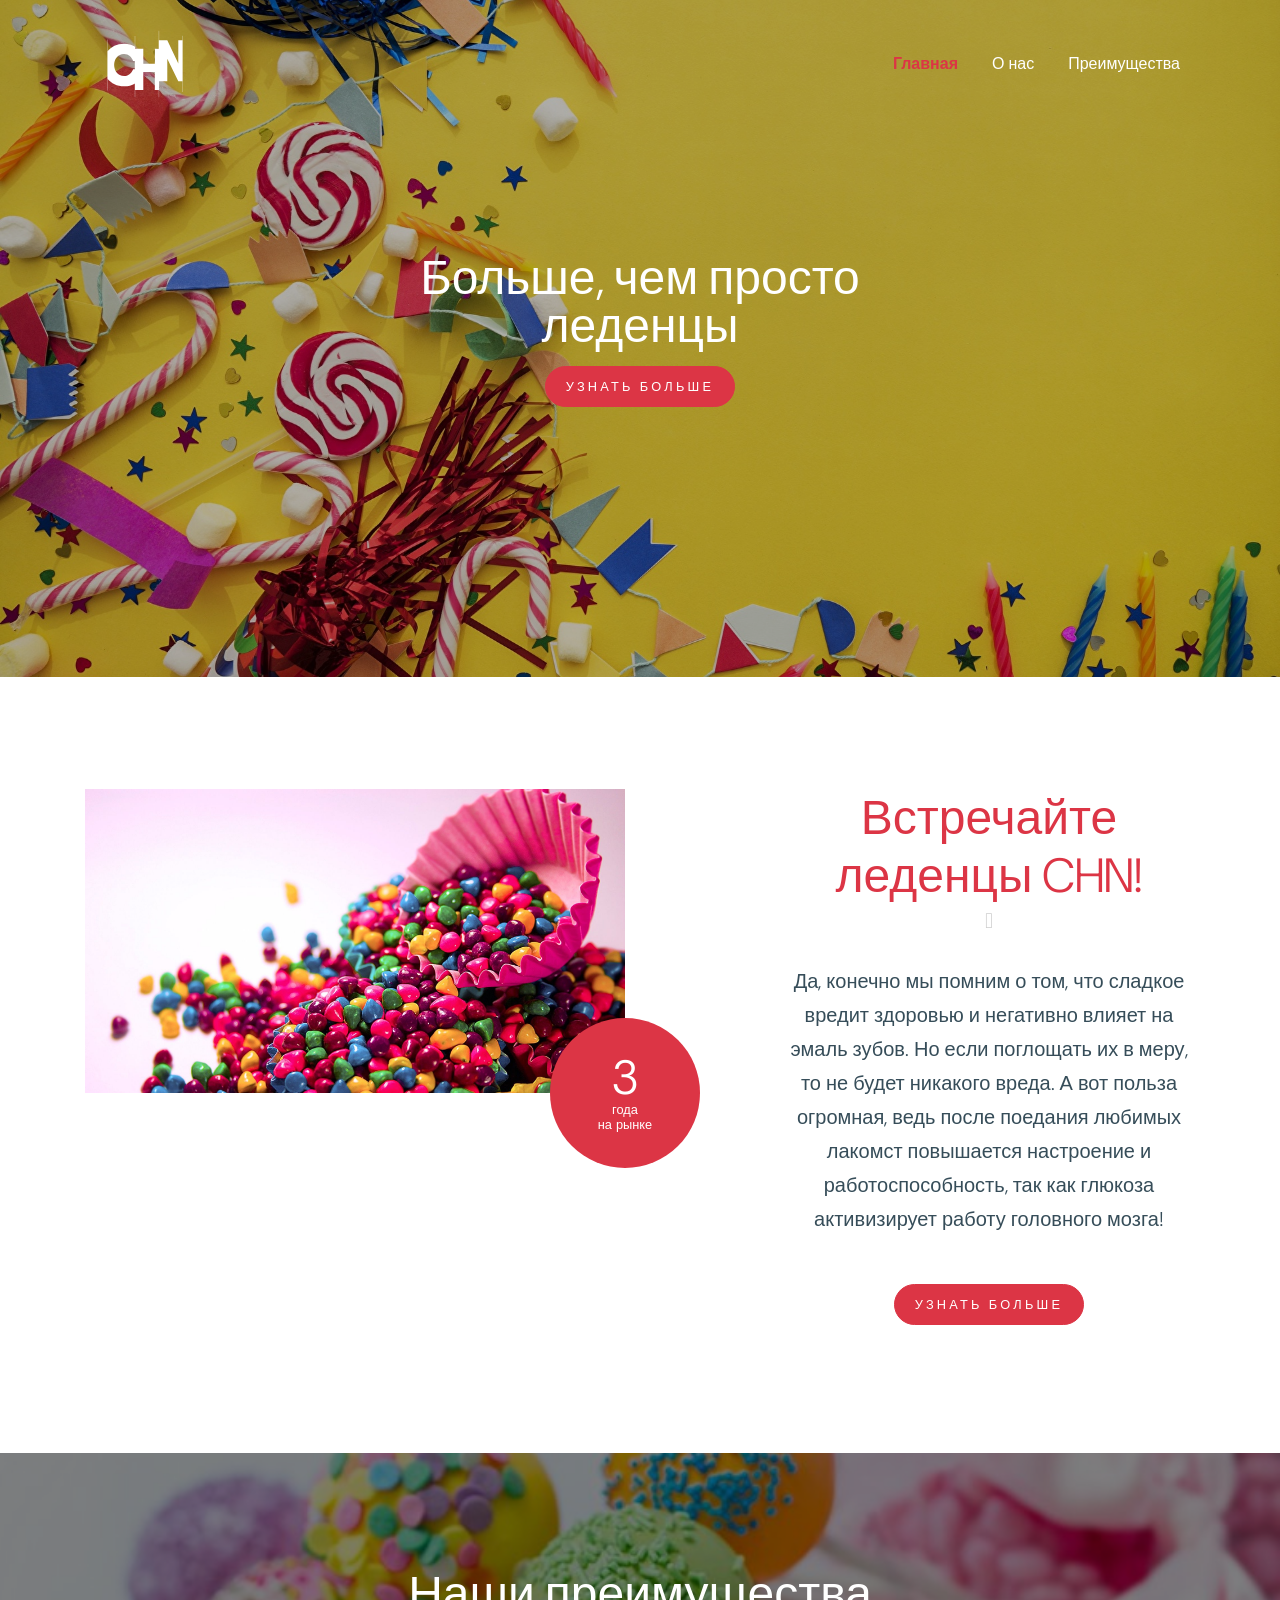
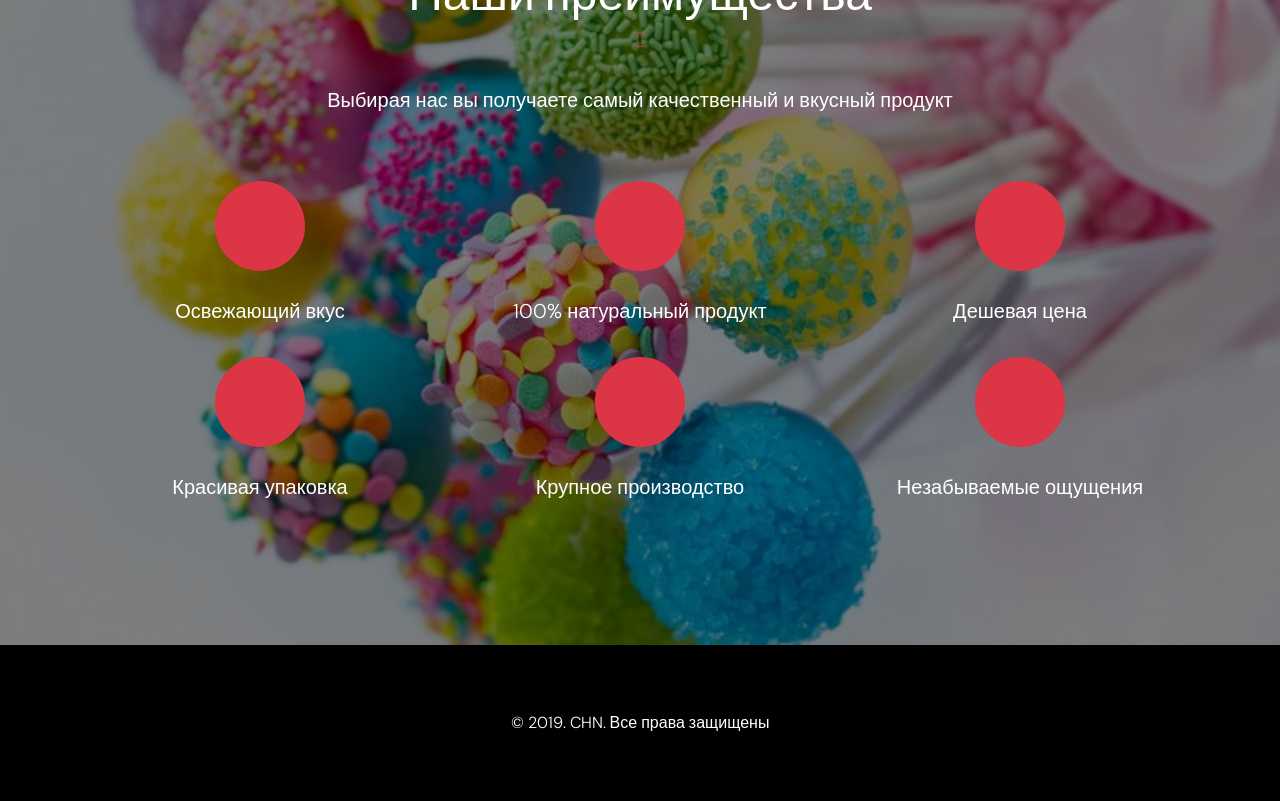
==== index.html @ aeca7499 "Примеры верстки" ====
<!doctype html>
<html lang="en">

  <head>
    <title>Мятные леденцы CHN</title>
    <meta charset="utf-8">
    <meta name="viewport" content="width=device-width, initial-scale=1, shrink-to-fit=no">

    <link href="https://fonts.googleapis.com/css?family=DM+Sans:300,400,700&display=swap" rel="stylesheet">

    <link rel="stylesheet" href="fonts/icomoon/style.css">

    <link rel="stylesheet" href="css/bootstrap.min.css">
    <link rel="stylesheet" href="css/bootstrap-datepicker.css">
    <link rel="stylesheet" href="css/jquery.fancybox.min.css">
    <link rel="stylesheet" href="css/owl.carousel.min.css">
    <link rel="stylesheet" href="css/owl.theme.default.min.css">
    <link rel="stylesheet" href="fonts/flaticon/font/flaticon.css">
    <link rel="stylesheet" href="css/aos.css">

    <!-- MAIN CSS -->
    <link rel="stylesheet" href="css/style.css">

  </head>

  <body data-spy="scroll" data-target=".site-navbar-target" data-offset="300">

    
    <div class="site-wrap" id="home-section">

      <div class="site-mobile-menu site-navbar-target">
        <div class="site-mobile-menu-header">
          <div class="site-mobile-menu-close mt-3">
            <span class="icon-close2 js-menu-toggle"></span>
          </div>
        </div>
        <div class="site-mobile-menu-body"></div>
      </div>



      <header class="site-navbar site-navbar-target" role="banner">

        <div class="container">
          <div class="row align-items-center position-relative">

            <div class="col-3 ">
              <div class="site-logo">
                <a href="#home"><img src="images/logo_final_easy.svg" alt="Logo"></a>
              </div>
            </div>

            <div class="col-9  text-right">
              

              <span class="d-inline-block d-lg-none"><a href="#" class="text-white site-menu-toggle js-menu-toggle py-5 text-white"><span class="icon-menu h3 text-white"></span></a></span>

              

              <nav class="site-navigation text-right ml-auto d-none d-lg-block" role="navigation">
                <ul class="site-menu main-menu js-clone-nav ml-auto ">
                  <li class="active"><a href="#home" class="nav-link">Главная</a></li>
                  <li><a href="#about" class="nav-link">О нас</a></li>
                  <li><a href="#advantages" class="nav-link">Преимущества</a></li>
                </ul>
              </nav>
            </div>

            
          </div>
        </div>

      </header>

    <div class="ftco-blocks-cover-1" id="home">
      <div class="site-section-cover overlay" data-stellar-background-ratio="0.5" style="background-image: url('images/background.jpg')">
        <div class="container">
          <div class="row align-items-center justify-content-center text-center">
            <div class="col-md-7">
              <h1 class="mb-3">Больше, чем просто леденцы</h1>
              <p></p>
              <p><a href="javascript:void(0)" class="btn btn-primary">Узнать больше</a></p>
            </div>
          </div>
        </div>
      </div>
    </div>
    
    <div class="site-section" id="about">
      <div class="container">
        <div class="row">
          <div class="col-lg-6 mb-5 mb-lg-0">
            <div class="img-years">
              <img src="images/images.jpg" alt="Image" class="img-fluid">
              <div class="year">
                <span>3 <span>года <br>на рынке</span></span>
              </div>
            </div>

          </div>
          <div class="col-lg-5 ml-auto pl-lg-5 text-center">
            <h3 class="scissors text-center">Встречайте леденцы CHN!</h3>
            <p class="mb-5 lead">Да, конечно мы помним о том, что сладкое вредит здоровью и негативно влияет на эмаль зубов. Но если поглощать их в меру, то не будет никакого вреда. А вот польза огромная, ведь после поедания любимых лакомст повышается настроение и работоспособность, так как глюкоза активизирует работу головного мозга!</p>
            <p><a href="javascript:void(0)" class="btn btn-primary">Узнать больше</a></p>
          </div>
        </div>
      </div>
    </div>

    <div class="site-section section-3" data-stellar-background-ratio="0.5" style="background-image: url('images/background3.svg');" id="advantages">
      <div class="container">
        <div class="row justify-content-center text-center">
          <div class="col-7 text-center mb-5">
            <h2 class="text-white scissors primary-color-icon text-center">Наши преимущества</h2>
            <p class="lead text-white">Выбирая нас вы получаете самый качественный и вкусный продукт</p>
          </div>
        </div>
        <div class="row">
          <div class="col-lg-4 col-md-6 mb-4">
            <div class="service-1">
              <span class="service-1-icon">
                <span class="flaticon-bald"></span>
              </span>
              <div class="service-1-contents">
                <h3>Освежающий вкус</h3>
              </div>
            </div>
          </div>
          <div class="col-lg-4 col-md-6 mb-4">
            <div class="service-1">
              <span class="service-1-icon">
                <span class="flaticon-beard"></span>
              </span>
              <div class="service-1-contents">
                <h3>100% натуральный продукт</h3>
              </div>
            </div>
          </div>
          <div class="col-lg-4 col-md-6 mb-4">
            <div class="service-1">
              <span class="service-1-icon">
                <span class="flaticon-scissors"></span>
              </span>
              <div class="service-1-contents">
                <h3>Дешевая цена</h3>
              </div>
            </div>
          </div>

          <div class="col-lg-4 col-md-6 mb-4">
            <div class="service-1">
              <span class="service-1-icon">
                <span class="flaticon-hair-spray"></span>
              </span>
              <div class="service-1-contents">
                <h3>Красивая упаковка</h3>
              </div>
            </div>
          </div>
          <div class="col-lg-4 col-md-6 mb-4">
            <div class="service-1">
              <span class="service-1-icon">
                <span class="flaticon-hair"></span>
              </span>
              <div class="service-1-contents">
                <h3>Крупное производство</h3>
              </div>
            </div>
          </div>
          <div class="col-lg-4 col-md-6 mb-4">
            <div class="service-1">
              <span class="service-1-icon">
                <span class="flaticon-barber-shop"></span>
              </span>
              <div class="service-1-contents">
                <h3>Незабываемые ощущения</h3>
              </div>
            </div>
          </div>

        </div>
      </div>
    </div>
    

    <footer class="site-footer">
      <div class="container">
        <div class="row text-center">
          <div class="col-md-12">
            <div class="border-top">
              <p>
            <!-- Link back to Colorlib can't be removed. Template is licensed under CC BY 3.0. -->
                &copy; 2019. CHN. Все права защищены
            <!-- Link back to Colorlib can't be removed. Template is licensed under CC BY 3.0. -->
            </p>
            </div>
          </div>

        </div>
      </div>
    </footer>

    </div>

    <script src="js/jquery-3.3.1.min.js"></script>
    <script src="js/jquery-migrate-3.0.0.js"></script>
    <script src="js/popper.min.js"></script>
    <script src="js/bootstrap.min.js"></script>
    <script src="js/owl.carousel.min.js"></script>
    <script src="js/jquery.sticky.js"></script>
    <script src="js/jquery.waypoints.min.js"></script>
    <script src="js/jquery.animateNumber.min.js"></script>
    <script src="js/jquery.fancybox.min.js"></script>
    <script src="js/jquery.stellar.min.js"></script>
    <script src="js/jquery.easing.1.3.js"></script>
    <script src="js/bootstrap-datepicker.min.js"></script>
    <script src="js/aos.js"></script>

    <script src="js/main.js"></script>

  </body>

</html>
---- css/style.css ----
/* Base */
html {
  overflow-x: hidden; }

.font-size-10 {
  font-size: 10px; }

.font-size-11 {
  font-size: 11px; }

.font-size-12 {
  font-size: 12px; }

.font-size-13 {
  font-size: 13px; }

.font-size-14 {
  font-size: 14px; }

.font-size-15 {
  font-size: 15px; }

.font-size-16 {
  font-size: 16px; }

.font-size-17 {
  font-size: 17px; }

.font-size-18 {
  font-size: 18px; }

.font-size-19 {
  font-size: 19px; }

.font-size-20 {
  font-size: 20px; }

.font-size-21 {
  font-size: 21px; }

.font-size-22 {
  font-size: 22px; }

.font-size-23 {
  font-size: 23px; }

.font-size-24 {
  font-size: 24px; }

.font-size-25 {
  font-size: 25px; }

.font-size-26 {
  font-size: 26px; }

.font-size-27 {
  font-size: 27px; }

.font-size-28 {
  font-size: 28px; }

.font-size-29 {
  font-size: 29px; }

.font-size-30 {
  font-size: 30px; }

.font-gray-1 {
  color: #f7f7f7; }

.font-gray-2 {
  color: #e9e9e9; }

.font-gray-3 {
  color: #d9d9d9; }

.font-gray-4 {
  color: #c9c9c9; }

.font-gray-5, .block-heading-1 span {
  color: #b8b8b8; }

.font-gray-6 {
  color: #a8a8a8; }

.font-gray-7 {
  color: #939393; }

.font-gray-8 {
  color: #7b7b7b; }

.font-gray-9 {
  color: #636363 #4d4d4d; }

.font-gray-10 {
  color: #353535; }

.border-gray-1 {
  border-color: #f7f7f7; }

.border-gray-2 {
  border-color: #e9e9e9; }

.border-gray-3 {
  border-color: #d9d9d9; }

.border-gray-4 {
  border-color: #c9c9c9; }

.border-gray-5 {
  border-color: #b8b8b8; }

.border-gray-6 {
  border-color: #a8a8a8; }

.border-gray-7 {
  border-color: #939393; }

.border-gray-8 {
  border-color: #7b7b7b; }

.border-gray-9 {
  border-color: #636363 #4d4d4d; }

.border-gray-10 {
  border-color: #353535; }

.bg-gray-1 {
  border-color: #f7f7f7; }

.bg-gray-2 {
  border-color: #e9e9e9; }

.bg-gray-3 {
  border-color: #d9d9d9; }

.bg-gray-4 {
  border-color: #c9c9c9; }

.bg-gray-5 {
  border-color: #b8b8b8; }

.bg-gray-6 {
  border-color: #a8a8a8; }

.bg-gray-7 {
  border-color: #939393; }

.bg-gray-8 {
  border-color: #7b7b7b; }

.bg-gray-9 {
  border-color: #636363 #4d4d4d; }

.bg-gray-10 {
  border-color: #353535; }

.letter-spacing-1 {
  letter-spacing: 0.1em; }

.letter-spacing-2 {
  letter-spacing: 0.2em; }

.border-w-1 {
  border-width: 1px; }

.border-w-2 {
  border-width: 2px; }

.border-w-3 {
  border-width: 3px; }

.border-w-4 {
  border-width: 4px; }

.border-w-5 {
  border-width: 5px; }

.primary-black--hover {
  background: #dc3545;
  color: #fff; }
  .primary-black--hover:hover {
    background: #000;
    color: #fff; }

.primary-dark--hover {
  background: #dc3545;
  color: #fff; }
  .primary-dark--hover:hover {
    background: gray;
    color: #fff; }

.primary-primary-outline--hover {
  background: #dc3545;
  color: #fff; }
  .primary-primary-outline--hover:hover {
    border-color: #dc3545;
    background: transparent; }

.primary-outline-primary--hover {
  background: transparent;
  border-color: #dc3545; }
  .primary-outline-primary--hover:hover {
    color: #fff;
    background: #dc3545; }

body {
  line-height: 1.7;
  color: #364d59 !important;
  font-weight: 300;
  font-size: 1rem; }

::-moz-selection {
  background: #000;
  color: #fff; }

::selection {
  background: #000;
  color: #fff; }

a {
  -webkit-transition: .3s all ease;
  -o-transition: .3s all ease;
  transition: .3s all ease;
  text-decoration: none; }
  a:hover {
    text-decoration: none; }

h1, h2, h3, h4, h5,
.h1, .h2, .h3, .h4, .h5 {
  font-weight: 300;
  color: #364d59; }

.border-2 {
  border-width: 2px; }

.text-black {
  color: #000 !important; }

.bg-black {
  background: #000 !important; }

.color-black-opacity-5 {
  color: rgba(0, 0, 0, 0.5); }

.color-white-opacity-5 {
  color: rgba(255, 255, 255, 0.5); }

.btn {
  border-radius: 30px;
  font-size: .8rem;
  text-transform: uppercase;
  letter-spacing: .2rem;
  padding: 10px 20px;
  text-decoration: none; }
  .btn:active, .btn:focus {
    outline: none;
    -webkit-box-shadow: none;
    box-shadow: none; }
  .btn.btn-outline-white {
    border-color: #fff;
    background: transparent;
    color: #fff; }
    .btn.btn-outline-white:hover {
      background: #fff;
      border-color: #fff;
      color: #000; }

.line-height-1 {
  line-height: 1 !important; }

.bg-black {
  background: #000; }

.form-control {
  height: 55px;
  background: #fff !important;
  font-family: "DM Sans", -apple-system, BlinkMacSystemFont, "Segoe UI", Roboto, "Helvetica Neue", Arial, "Noto Sans", sans-serif, "Apple Color Emoji", "Segoe UI Emoji", "Segoe UI Symbol", "Noto Color Emoji"; }
  .form-control:active, .form-control:focus {
    border-color: #dc3545; }
  .form-control:hover, .form-control:active, .form-control:focus {
    -webkit-box-shadow: none !important;
    box-shadow: none !important; }

.site-section {
  padding: 2.5em 0; }
  @media (min-width: 768px) {
    .site-section {
      padding: 5em 0; } }
  .site-section.site-section-sm {
    padding: 4em 0; }

.site-footer {
  padding: 4em 0;
  background: #000; }
  @media (min-width: 768px) {
    .site-footer {
      padding: 4em 0; } }
  .site-footer .border-top {
    border: none !important; }
  .site-footer p {
    color: #fff;
    margin: 0;}
  .site-footer h2, .site-footer h3, .site-footer h4, .site-footer h5 {
    color: #fff; }
  .site-footer a {
    color: rgba(255, 255, 255, 0.5); }
    .site-footer a:hover {
      color: white; }
  .site-footer ul li {
    margin-bottom: 10px; }
  .site-footer .footer-heading {
    font-size: 16px;
    color: #fff; }

.bg-text-line {
  display: inline;
  background: #000;
  -webkit-box-shadow: 20px 0 0 #000, -20px 0 0 #000;
  box-shadow: 20px 0 0 #000, -20px 0 0 #000; }

.text-white-opacity-05 {
  color: rgba(255, 255, 255, 0.5); }

.text-black-opacity-05 {
  color: rgba(0, 0, 0, 0.5); }

.hover-bg-enlarge {
  overflow: hidden;
  position: relative; }
  @media (max-width: 991.98px) {
    .hover-bg-enlarge {
      height: auto !important; } }
  .hover-bg-enlarge > div {
    -webkit-transform: scale(1);
    -ms-transform: scale(1);
    transform: scale(1);
    -webkit-transition: .8s all ease-in-out;
    -o-transition: .8s all ease-in-out;
    transition: .8s all ease-in-out; }
  .hover-bg-enlarge:hover > div, .hover-bg-enlarge:focus > div, .hover-bg-enlarge:active > div {
    -webkit-transform: scale(1.2);
    -ms-transform: scale(1.2);
    transform: scale(1.2); }
  @media (max-width: 991.98px) {
    .hover-bg-enlarge .bg-image-md-height {
      height: 300px !important; } }

.bg-image {
  background-size: cover;
  background-position: center center;
  background-repeat: no-repeat;
  background-attachment: fixed; }
  .bg-image.overlay {
    position: relative; }
    .bg-image.overlay:after {
      position: absolute;
      content: "";
      top: 0;
      left: 0;
      right: 0;
      bottom: 0;
      z-index: 0;
      width: 100%;
      background: rgba(0, 0, 0, 0.7); }
  .bg-image > .container {
    position: relative;
    z-index: 1; }

@media (max-width: 991.98px) {
  .img-md-fluid {
    max-width: 100%; } }

@media (max-width: 991.98px) {
  .display-1, .display-3 {
    font-size: 3rem; } }

.play-single-big {
  width: 90px;
  height: 90px;
  display: inline-block;
  border: 2px solid #fff;
  color: #fff !important;
  border-radius: 50%;
  position: relative;
  -webkit-transition: .3s all ease-in-out;
  -o-transition: .3s all ease-in-out;
  transition: .3s all ease-in-out; }
  .play-single-big > span {
    font-size: 50px;
    position: absolute;
    top: 50%;
    left: 50%;
    -webkit-transform: translate(-40%, -50%);
    -ms-transform: translate(-40%, -50%);
    transform: translate(-40%, -50%); }
  .play-single-big:hover {
    width: 120px;
    height: 120px; }

.overlap-to-top {
  margin-top: -150px; }

.ul-check {
  margin-bottom: 50px; }
  .ul-check li {
    position: relative;
    padding-left: 35px;
    margin-bottom: 15px;
    line-height: 1.5; }
    .ul-check li:before {
      left: 0;
      font-size: 20px;
      top: -.3rem;
      font-family: "icomoon";
      content: "\e5ca";
      position: absolute; }
  .ul-check.white li:before {
    color: #fff; }
  .ul-check.success li:before {
    color: #71bc42; }
  .ul-check.primary li:before {
    color: #dc3545; }

.select-wrap, .wrap-icon {
  position: relative; }
  .select-wrap .icon, .wrap-icon .icon {
    position: absolute;
    right: 10px;
    top: 50%;
    -webkit-transform: translateY(-50%);
    -ms-transform: translateY(-50%);
    transform: translateY(-50%);
    font-size: 22px; }
  .select-wrap select, .wrap-icon select {
    -webkit-appearance: none;
    -moz-appearance: none;
    appearance: none;
    width: 100%; }

.top-bar {
  border-bottom: 1px solid #e9ecef !important; }

/* Navbar */
.site-navbar {
  margin-bottom: 0px;
  z-index: 1999;
  position: absolute;
  top: 0;
  width: 100%;
  padding: 1rem; }
  @media (max-width: 991.98px) {
    .site-navbar {
      padding-top: 3rem;
      padding-bottom: 3rem; } }
  .site-navbar .toggle-button {
    position: absolute;
    right: 0px; }
  .site-navbar .site-logo {
    margin: 0;
    padding: 0;
    font-size: 1.7rem; }
    .site-navbar .site-logo a {
      text-transform: uppercase;
      color: #fff; }
      .site-navbar .site-logo a img {
        max-width: 120px;}
    @media (max-width: 991.98px) {
      .site-navbar .site-logo {
        float: left;
        position: relative; } }
  .site-navbar .site-navigation.border-bottom {
    border-bottom: 1px solid white !important; }
  .site-navbar .site-navigation .site-menu {
    margin: 0;
    padding: 0;
    margin-bottom: 0; }
    .site-navbar .site-navigation .site-menu .active {
      color: #dc3545 !important; }
    .site-navbar .site-navigation .site-menu a {
      text-decoration: none !important;
      display: inline-block; }
    .site-navbar .site-navigation .site-menu > li {
      display: inline-block; }
      .site-navbar .site-navigation .site-menu > li > a {
        margin-left: 15px;
        margin-right: 15px;
        padding: 20px 0px;
        color: #fff !important;
        display: inline-block;
        text-decoration: none !important; }
        .site-navbar .site-navigation .site-menu > li > a:hover {
          color: #dc3545; }
      .site-navbar .site-navigation .site-menu > li.active > a {
        color: #dc3545 !important;
        font-weight: bold;}
    .site-navbar .site-navigation .site-menu .has-children {
      position: relative; }
      .site-navbar .site-navigation .site-menu .has-children > a {
        position: relative;
        padding-right: 20px; }
        .site-navbar .site-navigation .site-menu .has-children > a:before {
          position: absolute;
          content: "\e313";
          font-size: 16px;
          top: 50%;
          right: 0;
          -webkit-transform: translateY(-50%);
          -ms-transform: translateY(-50%);
          transform: translateY(-50%);
          font-family: 'icomoon'; }
      .site-navbar .site-navigation .site-menu .has-children .dropdown {
        visibility: hidden;
        opacity: 0;
        top: 100%;
        position: absolute;
        text-align: left;
        border-top: 2px solid #dc3545;
        -webkit-box-shadow: 0 2px 10px -2px rgba(0, 0, 0, 0.1);
        box-shadow: 0 2px 10px -2px rgba(0, 0, 0, 0.1);
        padding: 0px 0;
        margin-top: 20px;
        margin-left: 0px;
        background: #fff;
        -webkit-transition: 0.2s 0s;
        -o-transition: 0.2s 0s;
        transition: 0.2s 0s; }
        .site-navbar .site-navigation .site-menu .has-children .dropdown.arrow-top {
          position: absolute; }
          .site-navbar .site-navigation .site-menu .has-children .dropdown.arrow-top:before {
            display: none;
            bottom: 100%;
            left: 20%;
            border: solid transparent;
            content: " ";
            height: 0;
            width: 0;
            position: absolute;
            pointer-events: none; }
          .site-navbar .site-navigation .site-menu .has-children .dropdown.arrow-top:before {
            border-color: rgba(136, 183, 213, 0);
            border-bottom-color: #fff;
            border-width: 10px;
            margin-left: -10px; }
        .site-navbar .site-navigation .site-menu .has-children .dropdown a {
          text-transform: none;
          letter-spacing: normal;
          -webkit-transition: 0s all;
          -o-transition: 0s all;
          transition: 0s all;
          color: #000 !important; }
          .site-navbar .site-navigation .site-menu .has-children .dropdown a.active {
            color: #dc3545 !important;
            background: #f8f9fa; }
        .site-navbar .site-navigation .site-menu .has-children .dropdown > li {
          list-style: none;
          padding: 0;
          margin: 0;
          min-width: 200px; }
          .site-navbar .site-navigation .site-menu .has-children .dropdown > li > a {
            padding: 9px 20px;
            display: block; }
            .site-navbar .site-navigation .site-menu .has-children .dropdown > li > a:hover {
              background: #f8f9fa;
              color: #ced4da; }
          .site-navbar .site-navigation .site-menu .has-children .dropdown > li.has-children > a:before {
            content: "\e315";
            right: 20px; }
          .site-navbar .site-navigation .site-menu .has-children .dropdown > li.has-children > .dropdown, .site-navbar .site-navigation .site-menu .has-children .dropdown > li.has-children > ul {
            left: 100%;
            top: 0; }
          .site-navbar .site-navigation .site-menu .has-children .dropdown > li.has-children:hover > a, .site-navbar .site-navigation .site-menu .has-children .dropdown > li.has-children:active > a, .site-navbar .site-navigation .site-menu .has-children .dropdown > li.has-children:focus > a {
            background: #f8f9fa;
            color: #ced4da; }
      .site-navbar .site-navigation .site-menu .has-children:hover > a, .site-navbar .site-navigation .site-menu .has-children:focus > a, .site-navbar .site-navigation .site-menu .has-children:active > a {
        color: #dc3545; }
      .site-navbar .site-navigation .site-menu .has-children:hover, .site-navbar .site-navigation .site-menu .has-children:focus, .site-navbar .site-navigation .site-menu .has-children:active {
        cursor: pointer; }
        .site-navbar .site-navigation .site-menu .has-children:hover > .dropdown, .site-navbar .site-navigation .site-menu .has-children:focus > .dropdown, .site-navbar .site-navigation .site-menu .has-children:active > .dropdown {
          -webkit-transition-delay: 0s;
          -o-transition-delay: 0s;
          transition-delay: 0s;
          margin-top: 0px;
          visibility: visible;
          opacity: 1; }

.site-mobile-menu {
  width: 300px;
  position: fixed;
  right: 0;
  z-index: 2000;
  padding-top: 20px;
  background: #fff;
  height: calc(100vh);
  -webkit-transform: translateX(110%);
  -ms-transform: translateX(110%);
  transform: translateX(110%);
  -webkit-box-shadow: -10px 0 20px -10px rgba(0, 0, 0, 0.1);
  box-shadow: -10px 0 20px -10px rgba(0, 0, 0, 0.1);
  -webkit-transition: .3s all ease-in-out;
  -o-transition: .3s all ease-in-out;
  transition: .3s all ease-in-out; }
  .offcanvas-menu .site-mobile-menu {
    -webkit-transform: translateX(0%);
    -ms-transform: translateX(0%);
    transform: translateX(0%); }
  .site-mobile-menu .site-mobile-menu-header {
    width: 100%;
    float: left;
    padding-left: 20px;
    padding-right: 20px; }
    .site-mobile-menu .site-mobile-menu-header .site-mobile-menu-close {
      float: right;
      margin-top: 8px; }
      .site-mobile-menu .site-mobile-menu-header .site-mobile-menu-close span {
        font-size: 30px;
        display: inline-block;
        padding-left: 10px;
        padding-right: 0px;
        line-height: 1;
        cursor: pointer;
        -webkit-transition: .3s all ease;
        -o-transition: .3s all ease;
        transition: .3s all ease; }
        .site-mobile-menu .site-mobile-menu-header .site-mobile-menu-close span:hover {
          color: #ced4da; }
    .site-mobile-menu .site-mobile-menu-header .site-mobile-menu-logo {
      float: left;
      margin-top: 10px;
      margin-left: 0px; }
      .site-mobile-menu .site-mobile-menu-header .site-mobile-menu-logo a {
        display: inline-block;
        text-transform: uppercase; }
        .site-mobile-menu .site-mobile-menu-header .site-mobile-menu-logo a img {
          max-width: 70px; }
        .site-mobile-menu .site-mobile-menu-header .site-mobile-menu-logo a:hover {
          text-decoration: none; }
  .site-mobile-menu .site-mobile-menu-body {
    overflow-y: scroll;
    -webkit-overflow-scrolling: touch;
    position: relative;
    padding: 0 20px 20px 20px;
    height: calc(100vh - 52px);
    padding-bottom: 150px; }
  .site-mobile-menu .site-nav-wrap {
    padding: 0;
    margin: 0;
    list-style: none;
    position: relative; }
    .site-mobile-menu .site-nav-wrap a {
      padding: 10px 20px;
      display: block;
      position: relative;
      color: #212529; }
      .site-mobile-menu .site-nav-wrap a:hover {
        color: #dc3545; }
    .site-mobile-menu .site-nav-wrap li {
      position: relative;
      display: block; }
      .site-mobile-menu .site-nav-wrap li .nav-link.active {
        color: #dc3545; }
      .site-mobile-menu .site-nav-wrap li.active > a {
        color: #dc3545; }
    .site-mobile-menu .site-nav-wrap .arrow-collapse {
      position: absolute;
      right: 0px;
      top: 10px;
      z-index: 20;
      width: 36px;
      height: 36px;
      text-align: center;
      cursor: pointer;
      border-radius: 50%; }
      .site-mobile-menu .site-nav-wrap .arrow-collapse:hover {
        background: #f8f9fa; }
      .site-mobile-menu .site-nav-wrap .arrow-collapse:before {
        font-size: 12px;
        z-index: 20;
        font-family: "icomoon";
        content: "\f078";
        position: absolute;
        top: 50%;
        left: 50%;
        -webkit-transform: translate(-50%, -50%) rotate(-180deg);
        -ms-transform: translate(-50%, -50%) rotate(-180deg);
        transform: translate(-50%, -50%) rotate(-180deg);
        -webkit-transition: .3s all ease;
        -o-transition: .3s all ease;
        transition: .3s all ease; }
      .site-mobile-menu .site-nav-wrap .arrow-collapse.collapsed:before {
        -webkit-transform: translate(-50%, -50%);
        -ms-transform: translate(-50%, -50%);
        transform: translate(-50%, -50%); }
    .site-mobile-menu .site-nav-wrap > li {
      display: block;
      position: relative;
      float: left;
      width: 100%; }
      .site-mobile-menu .site-nav-wrap > li > a {
        padding-left: 20px;
        font-size: 20px; }
      .site-mobile-menu .site-nav-wrap > li > ul {
        padding: 0;
        margin: 0;
        list-style: none; }
        .site-mobile-menu .site-nav-wrap > li > ul > li {
          display: block; }
          .site-mobile-menu .site-nav-wrap > li > ul > li > a {
            padding-left: 40px;
            font-size: 16px; }
          .site-mobile-menu .site-nav-wrap > li > ul > li > ul {
            padding: 0;
            margin: 0; }
            .site-mobile-menu .site-nav-wrap > li > ul > li > ul > li {
              display: block; }
              .site-mobile-menu .site-nav-wrap > li > ul > li > ul > li > a {
                font-size: 16px;
                padding-left: 60px; }
    .site-mobile-menu .site-nav-wrap[data-class="social"] {
      float: left;
      width: 100%;
      margin-top: 30px;
      padding-bottom: 5em; }
      .site-mobile-menu .site-nav-wrap[data-class="social"] > li {
        width: auto; }
        .site-mobile-menu .site-nav-wrap[data-class="social"] > li:first-child a {
          padding-left: 15px !important; }

.sticky-wrapper {
  position: relative;
  z-index: 100;
  width: 100%;
  position: absolute;
  top: 0; }
  .sticky-wrapper .site-navbar {
    -webkit-transition: .3s all ease;
    -o-transition: .3s all ease;
    transition: .3s all ease; }
  .sticky-wrapper .site-navbar {
    background: #fff; }
    .sticky-wrapper .site-navbar ul li a {
      color: rgba(255, 255, 255, 0.7) !important; }
      .sticky-wrapper .site-navbar ul li a.active {
        color: #fff !important; }
  .sticky-wrapper.is-sticky .site-navbar {
    background: #fff;
    -webkit-box-shadow: 4px 0 20px -5px rgba(0, 0, 0, 0.2);
    box-shadow: 4px 0 20px -5px rgba(0, 0, 0, 0.2); }
    .sticky-wrapper.is-sticky .site-navbar .site-logo a {
      color: #dc3545; }
    .sticky-wrapper.is-sticky .site-navbar ul li a {
      color: #000 !important; }
      .sticky-wrapper.is-sticky .site-navbar ul li a.active {
        color: #dc3545 !important; }
  .sticky-wrapper .shrink {
    padding-top: 0px !important;
    padding-bottom: 0px !important; }
    @media (max-width: 991.98px) {
      .sticky-wrapper .shrink {
        padding-top: 30px !important;
        padding-bottom: 30px !important; } }

/* Blocks */
.site-section-cover {
  position: relative;
  background-size: cover;
  background-repeat: no-repeat;
  background-position: center center; }
  .site-section-cover,
  .site-section-cover .container {
    position: relative;
    z-index: 2; }
  .site-section-cover,
  .site-section-cover .container > .row {
    min-height: 677px; }
    @media (max-width: 991.98px) {
      .site-section-cover,
      .site-section-cover .container > .row {
        height: calc(70vh - 196px);
        min-height: 600px; } }
  .site-section-cover.overlay {
    position: relative; }
    .site-section-cover.overlay:before {
      position: absolute;
      content: "";
      top: 0;
      left: 0;
      right: 0;
      bottom: 0;
      background: rgba(0, 0, 0, 0.3);
      z-index: 1; }
  .site-section-cover.inner-page,
  .site-section-cover.inner-page .container > .row {
    height: auto;
    min-height: auto;
    padding: 2em 0; }
  .site-section-cover.img-bg-section {
    background-size: cover;
    background-repeat: no-repeat; }
  .site-section-cover h1 {
    font-size: 3rem;
    color: #fff;
    line-height: 1; }
    @media (max-width: 991.98px) {
      .site-section-cover h1 {
        font-size: 2rem; } }
  .site-section-cover p {
    font-size: 18px;
    color: #fff; }

.site-section {
  padding: 7rem 0; }
  @media (max-width: 991.98px) {
    .site-section {
      padding: 3rem 0; } }

.block-heading-1 span {
  text-transform: uppercase;
  font-size: 12px;
  letter-spacing: .1em;
  font-weight: bold; }

.block-heading-1 h2 {
  font-size: 3rem;
  color: #dc3545; }
  @media (max-width: 991.98px) {
    .block-heading-1 h2 {
      font-size: 2rem; } }

.block-feature-1-wrap {
  margin-bottom: 7rem; }
  .block-feature-1-wrap > .container > .row {
    margin-left: -18px;
    margin-right: -18px; }
    .block-feature-1-wrap > .container > .row > .col,
    .block-feature-1-wrap > .container > .row > [class*="col-"] {
      padding-right: 36px;
      padding-left: 36px; }

.block-feature-1 {
  background: #f2f2f2;
  padding: 30px 30px 30px 50px;
  position: relative; }
  .block-feature-1 h2 {
    font-size: 18px; }
  .block-feature-1 .icon {
    width: 80px;
    height: 80px;
    display: inline-block;
    border-radius: 50%;
    position: absolute;
    left: -40px;
    top: 50%;
    border: 4px solid #fff;
    -webkit-transform: translateY(-50%);
    -ms-transform: translateY(-50%);
    transform: translateY(-50%);
    text-align: center; }
    .block-feature-1 .icon > span {
      font-size: 40px;
      color: #fff;
      position: absolute;
      top: 50%;
      left: 50%;
      -webkit-transform: translate(-50%, -50%);
      -ms-transform: translate(-50%, -50%);
      transform: translate(-50%, -50%); }

.block-img-video-1-wrap .block-img-video-1 {
  position: relative;
  margin-top: -10rem; }
  @media (max-width: 991.98px) {
    .block-img-video-1-wrap .block-img-video-1 {
      margin-top: -6rem; } }

.block-img-video-1 > a {
  display: block;
  position: relative;
  cursor: pointer; }
  .block-img-video-1 > a .icon {
    position: absolute;
    width: 80px;
    height: 80px;
    border-radius: 50%;
    display: inline-block;
    top: 50%;
    left: 50%;
    -webkit-transform: translate(-50%, -50%);
    -ms-transform: translate(-50%, -50%);
    transform: translate(-50%, -50%);
    background: #fff;
    -webkit-transition: .3s all ease-in-out;
    -o-transition: .3s all ease-in-out;
    transition: .3s all ease-in-out; }
    .block-img-video-1 > a .icon > span {
      position: absolute;
      top: 50%;
      font-size: .8rem;
      left: 50%;
      -webkit-transform: translate(-50%, -50%);
      -ms-transform: translate(-50%, -50%);
      transform: translate(-50%, -50%);
      color: #000; }
  .block-img-video-1 > a:hover .icon {
    background: #fff;
    width: 90px;
    height: 90px; }

.block-counter-1 {
  text-align: center; }
  .block-counter-1 .number,
  .block-counter-1 .caption {
    display: block;
    line-height: 1; }
  .block-counter-1 .number {
    color: #dc3545;
    font-size: 4rem;
    position: relative;
    padding-bottom: 20px;
    margin-bottom: 20px; }
    @media (max-width: 991.98px) {
      .block-counter-1 .number {
        font-size: 2rem; } }
    .block-counter-1 .number:after {
      position: absolute;
      content: "";
      width: 50px;
      height: 3px;
      left: 50%;
      bottom: 0;
      -webkit-transform: translateX(-50%);
      -ms-transform: translateX(-50%);
      transform: translateX(-50%);
      background: rgba(52, 58, 64, 0.3); }
  .block-counter-1 .caption {
    font-size: 14px;
    letter-spacing: .05em; }

.block-team-member-1 {
  padding: 30px;
  border: 1px solid #e9ecef;
  background: #fff;
  position: relative;
  top: 0;
  -webkit-transition: .15s all ease-in-out;
  -o-transition: .15s all ease-in-out;
  transition: .15s all ease-in-out; }
  .block-team-member-1 figure img {
    max-width: 130px !important;
    margin-left: auto;
    margin-right: auto; }

.block-social-1 > a {
  display: inline-block;
  width: 30px;
  height: 30px;
  position: relative; }
  .block-social-1 > a span {
    position: absolute;
    top: 50%;
    left: 50%;
    -webkit-transform: translate(-50%, -50%);
    -ms-transform: translate(-50%, -50%);
    transform: translate(-50%, -50%); }

.block-testimony-1 {
  padding: 20px;
  position: relative; }
  .block-testimony-1 blockquote {
    background: #fff;
    padding: 30px;
    font-style: italic;
    font-size: 18px;
    color: #000;
    font-family: 'Georgia', Times, serif;
    position: relative; }
  .block-testimony-1 figure {
    position: relative;
    padding-top: 20px; }
    .block-testimony-1 figure:before {
      position: absolute;
      content: "";
      width: 50px;
      left: 50%;
      display: none;
      top: 0;
      -webkit-transform: translateX(-50%);
      -ms-transform: translateX(-50%);
      transform: translateX(-50%);
      background: #dc3545;
      height: 2px; }
    .block-testimony-1 figure img {
      max-width: 60px; }
  .block-testimony-1 h3 {
    font-size: 18px; }

.block-13 .owl-nav {
  display: none; }

.block-13 .owl-dots {
  text-align: center;
  position: relative;
  bottom: -30px; }
  .block-13 .owl-dots .owl-dot {
    display: inline-block; }
    .block-13 .owl-dots .owl-dot span {
      display: inline-block;
      width: 7px;
      height: 7px;
      border-radius: 4px;
      background: #cccccc;
      -webkit-transition: 0.3s all cubic-bezier(0.32, 0.71, 0.53, 0.53);
      -o-transition: 0.3s all cubic-bezier(0.32, 0.71, 0.53, 0.53);
      transition: 0.3s all cubic-bezier(0.32, 0.71, 0.53, 0.53);
      margin: 3px; }
    .block-13 .owl-dots .owl-dot.active span {
      background: #dc3545; }

.post-entry {
  background: #fff;
  padding: 30px;
  border: 1px solid #e6e6e6;
  border-radius: 4px;
  -webkit-transition: .3s all ease;
  -o-transition: .3s all ease;
  transition: .3s all ease; }
  .post-entry:hover {
    -webkit-box-shadow: 0 5px 15px -5px rgba(0, 0, 0, 0.1);
    box-shadow: 0 5px 15px -5px rgba(0, 0, 0, 0.1); }
  .post-entry h2 {
    font-size: 20px; }
  .post-entry *:last-child {
    margin-bottom: 0; }

.by {
  color: #000;
  border-bottom: 1px dotted #ccc; }
  .by:hover {
    border-bottom: 1px dotted #dc3545; }

.form-control {
  border: none;
  border: 1px solid #e6e6e6; }
  .form-control:hover, .form-control:active, .form-control:focus {
    border: 1px solid #666666; }

.sidebar-box {
  margin-bottom: 30px;
  padding: 25px;
  font-size: 15px;
  width: 100%;
  float: left;
  background: #fff; }
  .sidebar-box *:last-child {
    margin-bottom: 0; }
  .sidebar-box h3 {
    font-size: 18px;
    margin-bottom: 15px; }

.categories li,
.sidelink li {
  position: relative;
  margin-bottom: 10px;
  padding-bottom: 10px;
  border-bottom: 1px dotted #dee2e6;
  list-style: none; }
  .categories li:last-child,
  .sidelink li:last-child {
    margin-bottom: 0;
    border-bottom: none;
    padding-bottom: 0; }
  .categories li a,
  .sidelink li a {
    display: block; }
    .categories li a span,
    .sidelink li a span {
      position: absolute;
      right: 0;
      top: 0;
      color: #ccc; }
  .categories li.active a,
  .sidelink li.active a {
    color: #000;
    font-style: italic; }

.comment-form-wrap {
  clear: both; }

.comment-list {
  padding: 0;
  margin: 0; }
  .comment-list .children {
    padding: 50px 0 0 40px;
    margin: 0;
    float: left;
    width: 100%; }
  .comment-list li {
    padding: 0;
    margin: 0 0 30px 0;
    float: left;
    width: 100%;
    clear: both;
    list-style: none; }
    .comment-list li .vcard {
      width: 80px;
      float: left; }
      .comment-list li .vcard img {
        width: 50px;
        border-radius: 50%; }
    .comment-list li .comment-body {
      float: right;
      width: calc(100% - 80px); }
      .comment-list li .comment-body h3 {
        font-size: 20px;
        color: #000; }
      .comment-list li .comment-body .meta {
        text-transform: uppercase;
        font-size: 13px;
        letter-spacing: .1em;
        color: #ccc; }
      .comment-list li .comment-body .reply {
        padding: 5px 10px;
        background: #e6e6e6;
        color: #000;
        text-transform: uppercase;
        font-size: 14px; }
        .comment-list li .comment-body .reply:hover {
          color: #000;
          background: #e3e3e3; }

.search-form {
  background: #f7f7f7;
  padding: 10px; }
  .search-form .form-group {
    position: relative; }
    .search-form .form-group input {
      padding-right: 50px; }
  .search-form .icon {
    position: absolute;
    top: 50%;
    right: 20px;
    -webkit-transform: translateY(-50%);
    -ms-transform: translateY(-50%);
    transform: translateY(-50%); }

.post-meta {
  font-size: 13px;
  text-transform: uppercase;
  letter-spacing: .2em; }
  .post-meta a {
    color: #fff;
    border-bottom: 1px solid rgba(255, 255, 255, 0.5); }

.slide {
  height: 100vh;
  min-height: 900px;
  background-size: cover; }

.border-w-2 {
  border-width: 2px !important; }

.block__73694 .block__73422 {
  background-size: cover;
  background-position: center center;
  background-repeat: no-repeat; }
  @media (max-width: 991.98px) {
    .block__73694 .block__73422 {
      height: 400px; } }

@media (max-width: 991.98px) {
  .slide-one-item .owl-nav {
    display: none; } }

.slide-one-item .owl-nav .owl-prev,
.slide-one-item .owl-nav .owl-next {
  position: absolute;
  top: 50%;
  -webkit-transform: translateY(-50%);
  -ms-transform: translateY(-50%);
  transform: translateY(-50%);
  font-size: 2rem;
  color: rgba(255, 255, 255, 0.4); }
  .slide-one-item .owl-nav .owl-prev:hover,
  .slide-one-item .owl-nav .owl-next:hover {
    color: #fff; }

.slide-one-item .owl-nav .owl-prev {
  left: 20px; }

.slide-one-item .owl-nav .owl-next {
  right: 20px; }

.slide-one-item .owl-dots {
  position: absolute;
  bottom: 20px;
  width: 100%;
  text-align: center;
  z-index: 2; }
  .slide-one-item .owl-dots .owl-dot {
    display: inline-block; }
    .slide-one-item .owl-dots .owl-dot > span {
      -webkit-transition: 0.3s all cubic-bezier(0.32, 0.71, 0.53, 0.53);
      -o-transition: 0.3s all cubic-bezier(0.32, 0.71, 0.53, 0.53);
      transition: 0.3s all cubic-bezier(0.32, 0.71, 0.53, 0.53);
      display: inline-block;
      width: 7px;
      height: 7px;
      border-radius: 4px;
      background: rgba(255, 255, 255, 0.4);
      margin: 3px; }
    .slide-one-item .owl-dots .owl-dot.active > span {
      width: 20px;
      background: #fff; }

.footer-suscribe-form .form-control {
  color: #000; }
  .footer-suscribe-form .form-control:hover, .footer-suscribe-form .form-control:active, .footer-suscribe-form .form-control:focus {
    color: #000 !important; }

.footer-suscribe-form .btn {
  color: #fff; }

.ftco-blocks-cover-1 .ftco-service-image-1 {
  margin-top: -70px;
  position: static; }

.ftco-cover-1 {
  background-size: cover;
  background-position: center center;
  background-repeat: no-repeat; }
  .ftco-cover-1, .ftco-cover-1 .container > .row {
    height: 100vh;
    min-height: 900px; }
  .ftco-cover-1.innerpage, .ftco-cover-1.innerpage .container > .row {
    height: 90vh;
    min-height: 700px; }
  .ftco-cover-1 > .container {
    position: relative; }
  .ftco-cover-1.overlay {
    position: relative; }
    .ftco-cover-1.overlay:before {
      content: "";
      position: absolute;
      top: 0;
      left: 0;
      right: 0;
      bottom: 0;
      opacity: .5;
      background: #000; }
    .ftco-cover-1.overlay h1 {
      color: #fff;
      font-size: 3rem; }
    .ftco-cover-1.overlay p {
      color: #fff; }
      .ftco-cover-1.overlay p a {
        color: #fff;
        font-weight: 700; }
        .ftco-cover-1.overlay p a:hover {
          text-decoration: none; }
    .ftco-cover-1.overlay form .form-control,
    .ftco-cover-1.overlay form .btn {
      height: 55px;
      border-radius: 4px; }
    .ftco-cover-1.overlay form .form-control {
      padding-left: 20px;
      padding-right: 20px;
      border-color: transparent;
      margin-right: 10px; }
    .ftco-cover-1.overlay form .btn {
      border-color: transparent; }

.owl-all .owl-dots {
  text-align: center;
  margin-top: 30px; }
  .owl-all .owl-dots .owl-dot {
    display: inline-block; }
    .owl-all .owl-dots .owl-dot > span {
      display: inline-block;
      width: 7px;
      height: 7px;
      background: #ccc;
      margin: 5px;
      border-radius: 50%; }
    .owl-all .owl-dots .owl-dot.active > span {
      background: #dc3545; }

@media (min-width: 992px) {
  .owl-all .owl-nav,
  .owl-all .owl-dots {
    display: none; }
  .owl-all .owl-stage {
    -webkit-transform: none !important;
    -ms-transform: none !important;
    transform: none !important;
    width: 120% !important;
    padding-top: 10px; }
  .owl-all .owl-carousel .owl-stage-outer {
    width: 100%;
    overflow: visible; }
  .owl-all .owl-stage-outer > .owl-stage > .owl-item {
    display: -ms-inline-grid;
    display: inline-grid;
    float: none;
    margin-bottom: 30px; } }

.blog-entry .blog-thumbnail {
  -webkit-box-flex: 0;
  -ms-flex: 0 0 150px;
  flex: 0 0 150px;
  margin-right: 20px; }
  .blog-entry .blog-thumbnail img {
    border-radius: 4px; }

.blog-entry .blog-excerpt a {
  color: #000; }
  .blog-entry .blog-excerpt a:hover {
    color: #dc3545; }

.bg-light {
  background-color: #f6f5f5 !important; }

.post-entry-1 .meta {
  color: #ccc; }

.post-entry-1 .post-entry-1-contents {
  background: #fff;
  padding: 20px; }
  .post-entry-1 .post-entry-1-contents h2 {
    font-size: 22px;
    margin-bottom: 20px; }
    .post-entry-1 .post-entry-1-contents h2 a {
      color: #000; }
      .post-entry-1 .post-entry-1-contents h2 a:hover {
        color: #dc3545; }

.post-entry-1.person-1 {
  text-align: center; }
  .post-entry-1.person-1 img {
    width: 90px;
    border-radius: 50%;
    margin: 0 auto -45px auto; }
  .post-entry-1.person-1 .post-entry-1-contents {
    padding-top: 4rem; }

/* carrent */
.feature-car-rent-box-1 {
  position: relative;
  padding: 30px;
  background: #fff; }
  .feature-car-rent-box-1:before {
    content: "";
    position: absolute;
    top: 0;
    left: 0;
    right: 0;
    height: 10px;
    width: 100%;
    background: #dc3545; }
  .feature-car-rent-box-1 ul {
    padding: 0;
    margin: 0; }
    .feature-car-rent-box-1 ul li {
      display: block;
      padding: 20px 0;
      list-style: none;
      border-bottom: 1px solid #efefef;
      margin: 0;
      position: relative; }
      .feature-car-rent-box-1 ul li .spec {
        position: absolute;
        right: 0; }
      .feature-car-rent-box-1 ul li:last-child {
        border-bottom: none; }

.trip-form {
  padding: 40px 30px;
  background: #fff;
  position: relative;
  margin-top: -90px;
  -webkit-box-shadow: 0 0 10px 0px rgba(0, 0, 0, 0.1);
  box-shadow: 0 0 10px 0px rgba(0, 0, 0, 0.1); }
  .trip-form h3 {
    font-size: 20px;
    margin-bottom: 30px;
    color: #000; }

.item-1 {
  border-radius: 4px;
  position: relative;
  overflow: hidden;
  background: #fff; }
  .item-1 .item-1-contents {
    padding: 30px;
    border: 1px solid #ccc;
    border-bottom-left-radius: 4px;
    border-bottom-right-radius: 4px;
    border-top: none;
    position: relative; }
    .item-1 .item-1-contents ul {
      list-style: none;
      display: block;
      margin: 0;
      padding: 0; }
      .item-1 .item-1-contents ul li {
        list-style: none;
        margin: 0 0 10px 0;
        padding: 0;
        position: relative; }
        .item-1 .item-1-contents ul li .price {
          -webkit-box-flex: 0;
          -ms-flex: 0 0 90px;
          flex: 0 0 90px;
          text-align: right; }
    .item-1 .item-1-contents h3 {
      position: relative;
      color: #dc3545;
      padding-bottom: 30px;
      margin-bottom: 30px; }
      .item-1 .item-1-contents h3:after {
        left: 0;
        bottom: 0;
        content: "";
        width: 40px;
        height: 2px;
        background: #dc3545;
        position: absolute; }

.how-it-works .step {
  width: 20%;
  display: inline-block;
  text-align: center;
  position: relative; }
  .how-it-works .step:after {
    width: 100%;
    height: 4px;
    content: "";
    position: absolute;
    z-index: -1;
    top: 25px;
    background: #dc3545; }
  .how-it-works .step:last-child:after {
    display: none; }
  .how-it-works .step .number {
    z-index: 1;
    width: 50px;
    height: 50px;
    border: 4px solid #dc3545;
    background: #fff;
    border-radius: 50%;
    color: #dc3545;
    display: block;
    position: relative;
    margin: 0 auto 10px auto; }
    .how-it-works .step .number > span {
      position: absolute;
      top: 50%;
      left: 50%;
      -webkit-transform: translate(-50%, -50%);
      -ms-transform: translate(-50%, -50%);
      transform: translate(-50%, -50%);
      font-size: 1.3rem;
      color: #dc3545; }
  .how-it-works .step .caption {
    display: block; }

.service-1 {
  text-align: center; }
  .service-1 .service-1-icon {
    background: #dc3545;
    width: 90px;
    height: 90px;
    margin-bottom: 20px;
    position: relative;
    display: inline-block;
    border: 4px solid #dc3545;
    border-radius: 50%;
    color: #fff; }
    .service-1 .service-1-icon > span {
      position: absolute;
      top: 50%;
      left: 50%;
      -webkit-transform: translate(-50%, -50%);
      -ms-transform: translate(-50%, -50%);
      transform: translate(-50%, -50%);
      font-size: 3rem; }
  .service-1 .service-1-contents h3, .service-1 .service-1-contents p {
    color: #fff; }
  .service-1 .service-1-contents h3 {
    margin-bottom: 10px;
    font-size: 20px; }
  .service-1.dark .service-1-contents h3, .service-1.dark .service-1-contents p {
    color: #000; }
  .service-1.dark .service-1-contents h3 {
    margin-bottom: 10px;
    font-size: 20px; }
  .service-1.dark .service-1-contents h3, .service-1.dark .service-1-contents p {
    color: #000; }

.section-3 {
  background-size: cover;
  background-position: center;
  background-repeat: no-repeat;
  position: relative; }
  .section-3 > .container {
    z-index: 2; }
  .section-3:before {
    position: absolute;
    top: 0;
    left: 0;
    right: 0;
    bottom: 0;
    content: "";
    background-color: rgba(0, 0, 0, 0.5); }

.testimonial-2 {
  background: #fff;
  padding: 30px; }
  .testimonial-2 blockquote {
    font-size: 1.3rem; }
  .testimonial-2 .v-card img {
    width: 50px;
    -webkit-box-flex: 0;
    -ms-flex: 0 0 50px;
    flex: 0 0 50px;
    border-radius: 50%; }

/* barberz */
.scissors {
  position: relative;
  padding-bottom: 30px;
  margin-bottom: 30px;
  font-size: 3rem;
  color: #dc3545; }
  @media (max-width: 991.98px) {
    .scissors {
      font-size: 2rem; } }
  .scissors:after {
    bottom: 0;
    left: 0;
    font-size: 22px;
    content: "\f0f3";
    font-family: 'icomoon';
    position: absolute;
    color: #ccc; }
  .scissors.primary-color-icon:after {
    color: #dc3545; }
  .scissors.text-center:after {
    left: 50%;
    -webkit-transform: translateX(-50%);
    -ms-transform: translateX(-50%);
    transform: translateX(-50%); }

.nonloop-block-13 .owl-nav {
  display: none; }

.nonloop-block-13 .owl-stage {
  display: -webkit-box;
  display: -ms-flexbox;
  display: flex; }
  .nonloop-block-13 .owl-stage .owl-item {
    height: 100% !important; }

.hair-style .place {
  display: block;
  -webkit-transition: .3s all ease;
  -o-transition: .3s all ease;
  transition: .3s all ease; }
  .hair-style .place:hover, .hair-style .place:focus {
    opacity: .7; }
  .hair-style .place img {
    max-width: 100%;
    margin-bottom: 20px; }
  .hair-style .place h2 {
    font-size: 18px;
    line-height: 1.5; }
  .hair-style .place p {
    font-size: 13px;
    color: #ccc; }

.img-years {
  position: relative;
  display: block; }
  .img-years .year {
    width: 150px;
    height: 150px;
    border-radius: 50%;
    background: #dc3545;
    position: absolute;
    right: 0;
    bottom: 0;
    -webkit-transform: translate(50%, 50%);
    -ms-transform: translate(50%, 50%);
    transform: translate(50%, 50%); }
    @media (max-width: 991.98px) {
      .img-years .year {
        position: relative;
        -webkit-transform: translate(0%, 0%);
        -ms-transform: translate(0%, 0%);
        transform: translate(0%, 0%);
        margin: -30px auto 0 auto; } }
    .img-years .year > span {
      width: 100%;
      color: #fff;
      text-align: center;
      position: absolute;
      top: 50%;
      left: 50%;
      font-size: 3rem;
      display: block;
      line-height: 1;
      -webkit-transform: translate(-50%, -50%);
      -ms-transform: translate(-50%, -50%);
      transform: translate(-50%, -50%); }
      .img-years .year > span > span {
        line-height: 1.2;
        display: block;
        font-size: .8rem; }
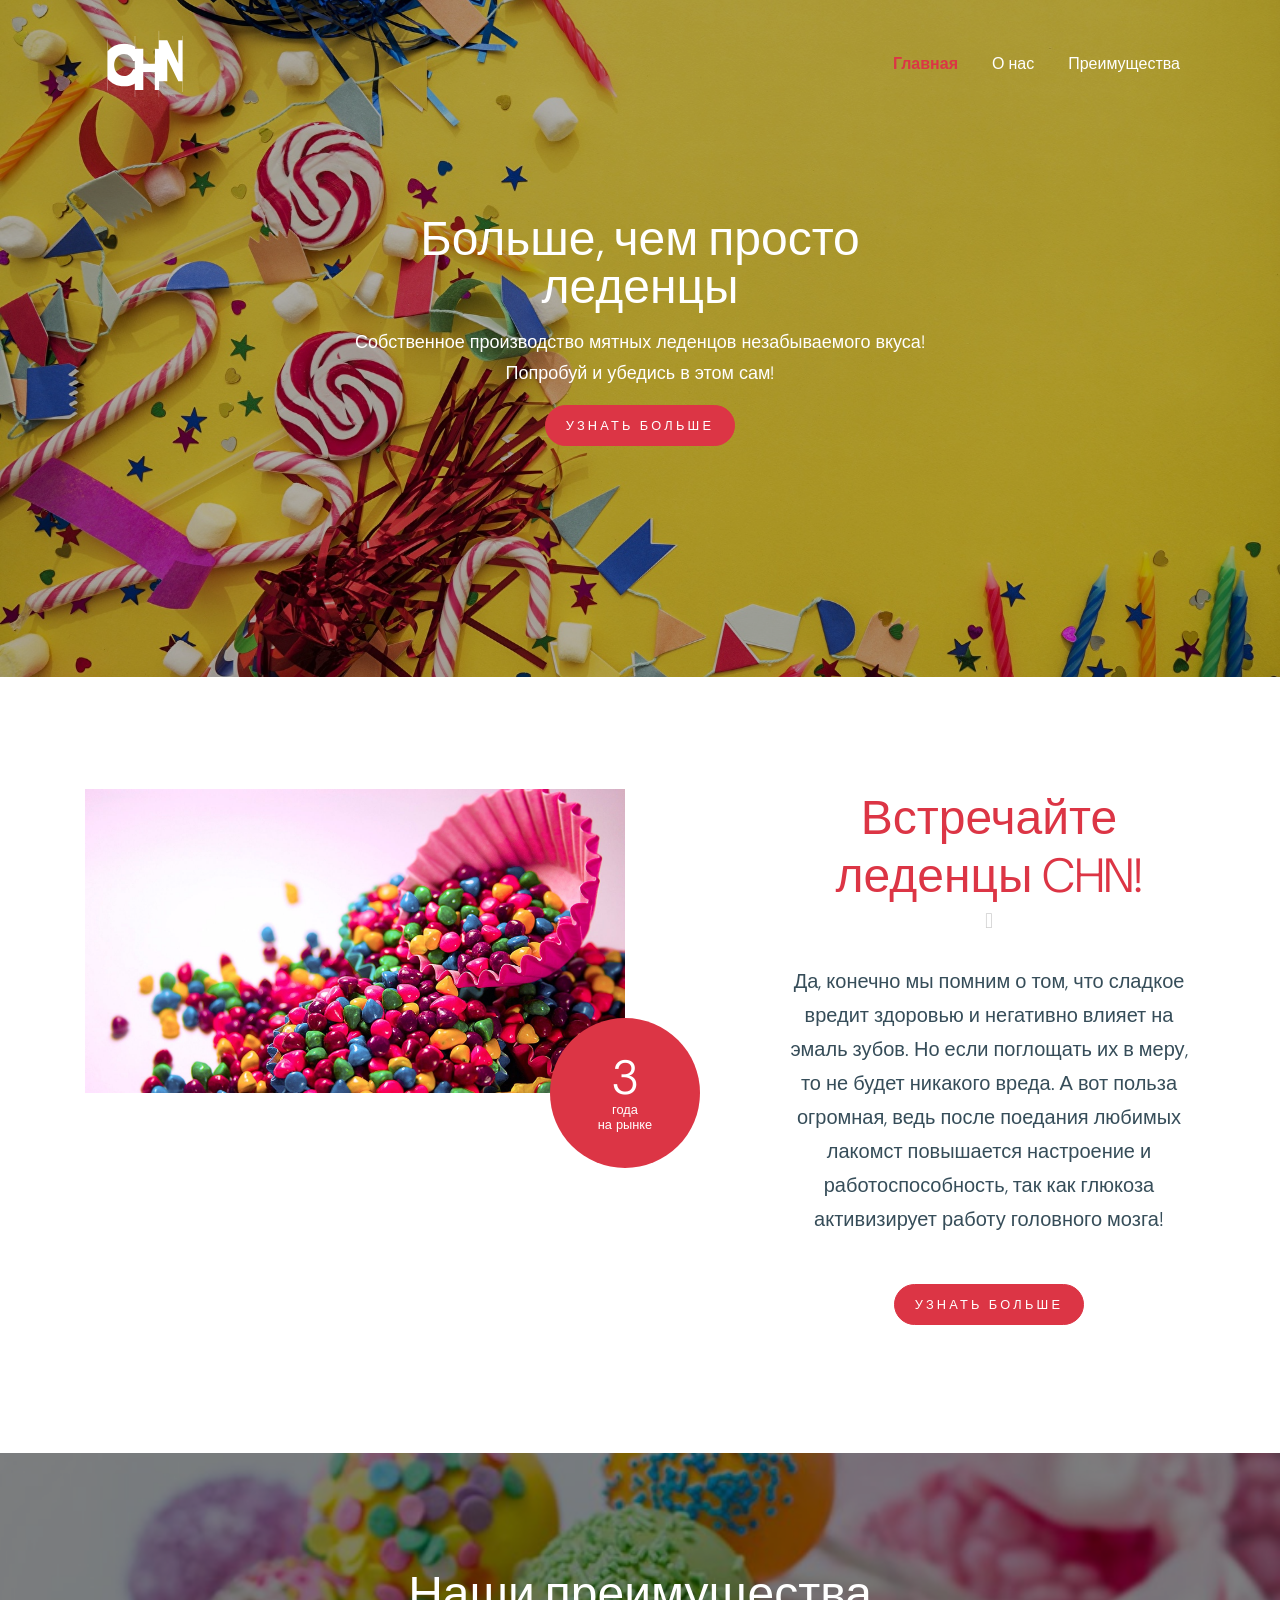
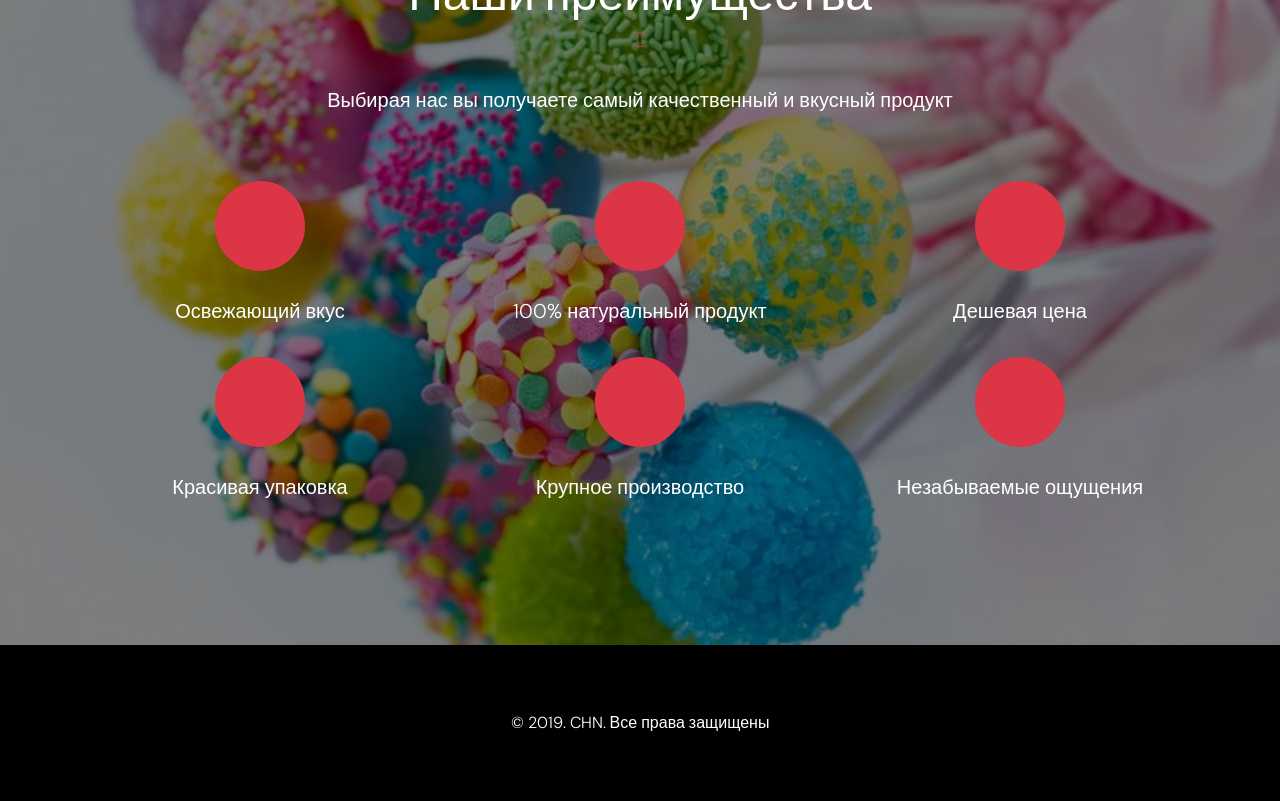
==== commit 00f6fd35: "Примеры верстки" ====
--- a/index.html
+++ b/index.html
@@ -78,7 +78,7 @@
           <div class="row align-items-center justify-content-center text-center">
             <div class="col-md-7">
               <h1 class="mb-3">Больше, чем просто леденцы</h1>
-              <p></p>
+              <p>Собственное производство мятных леденцов незабываемого вкуса! Попробуй и убедись в этом сам!</p>
               <p><a href="javascript:void(0)" class="btn btn-primary">Узнать больше</a></p>
             </div>
           </div>
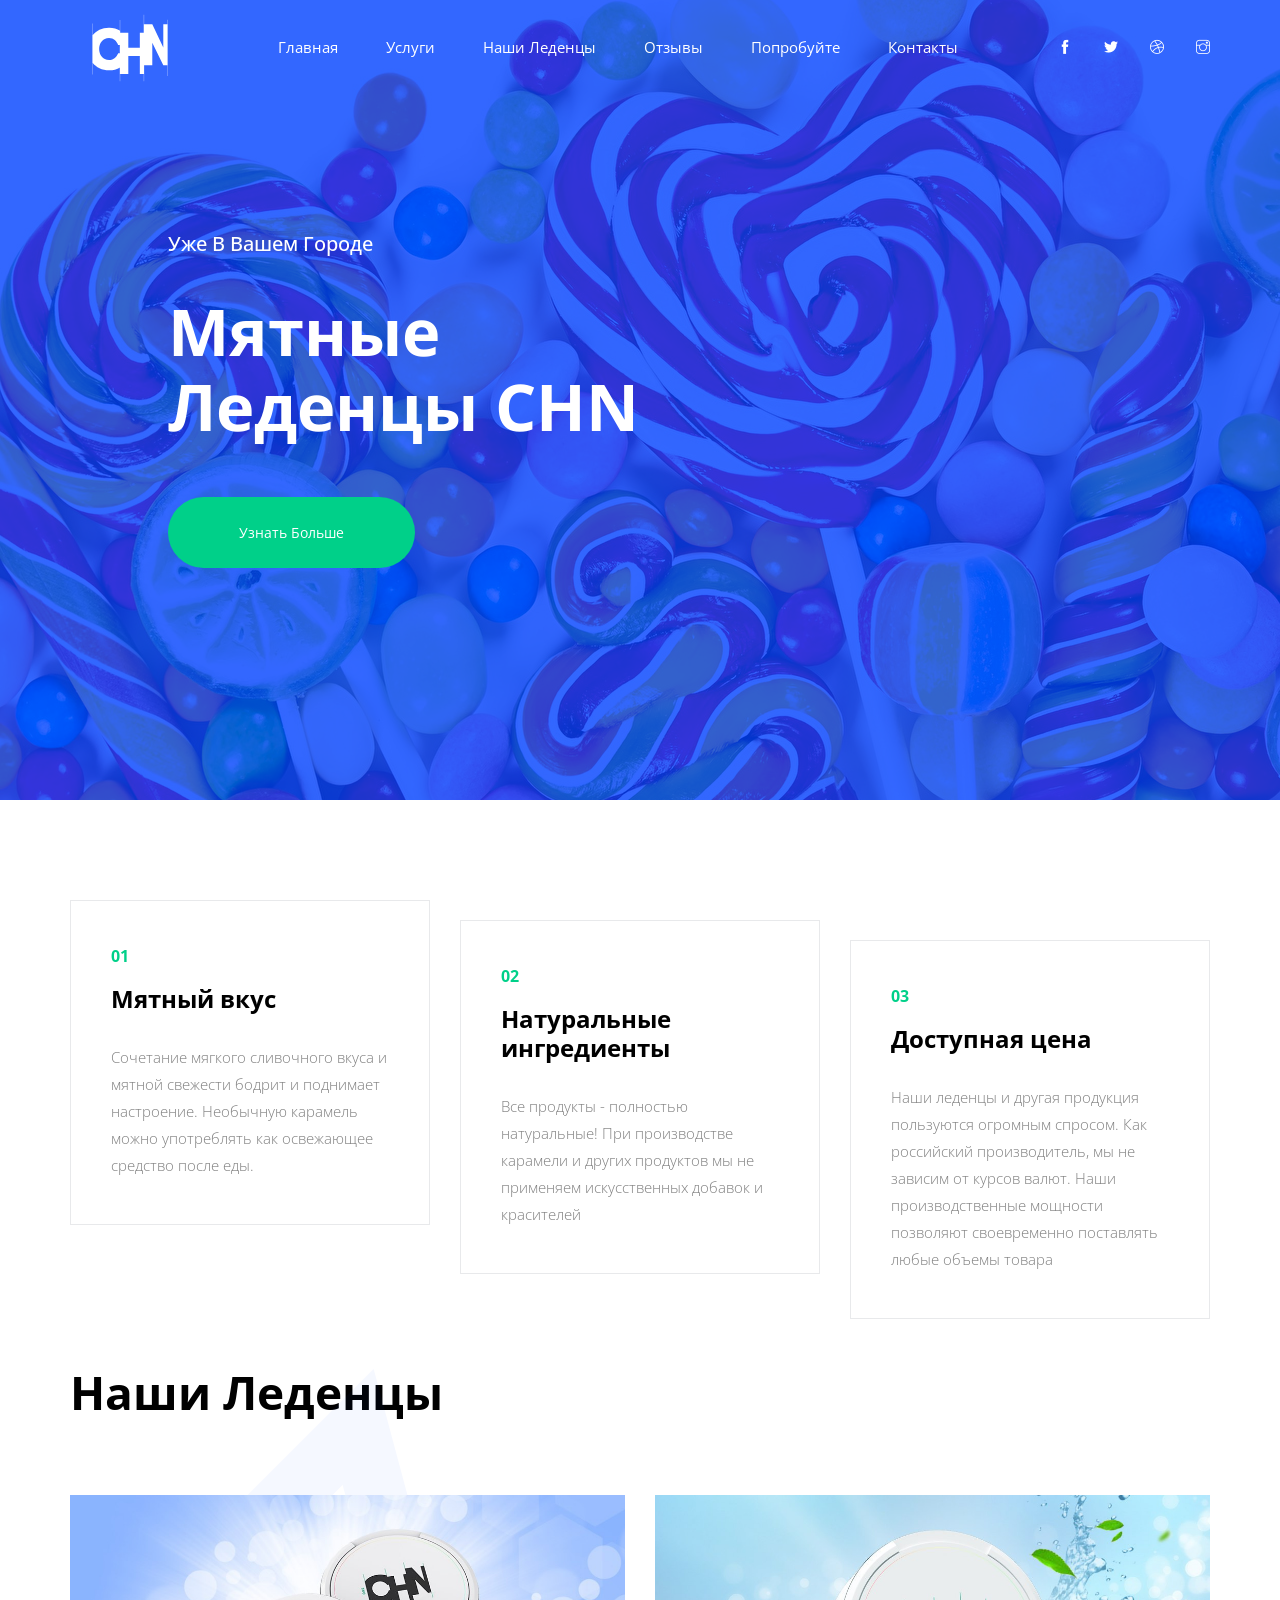
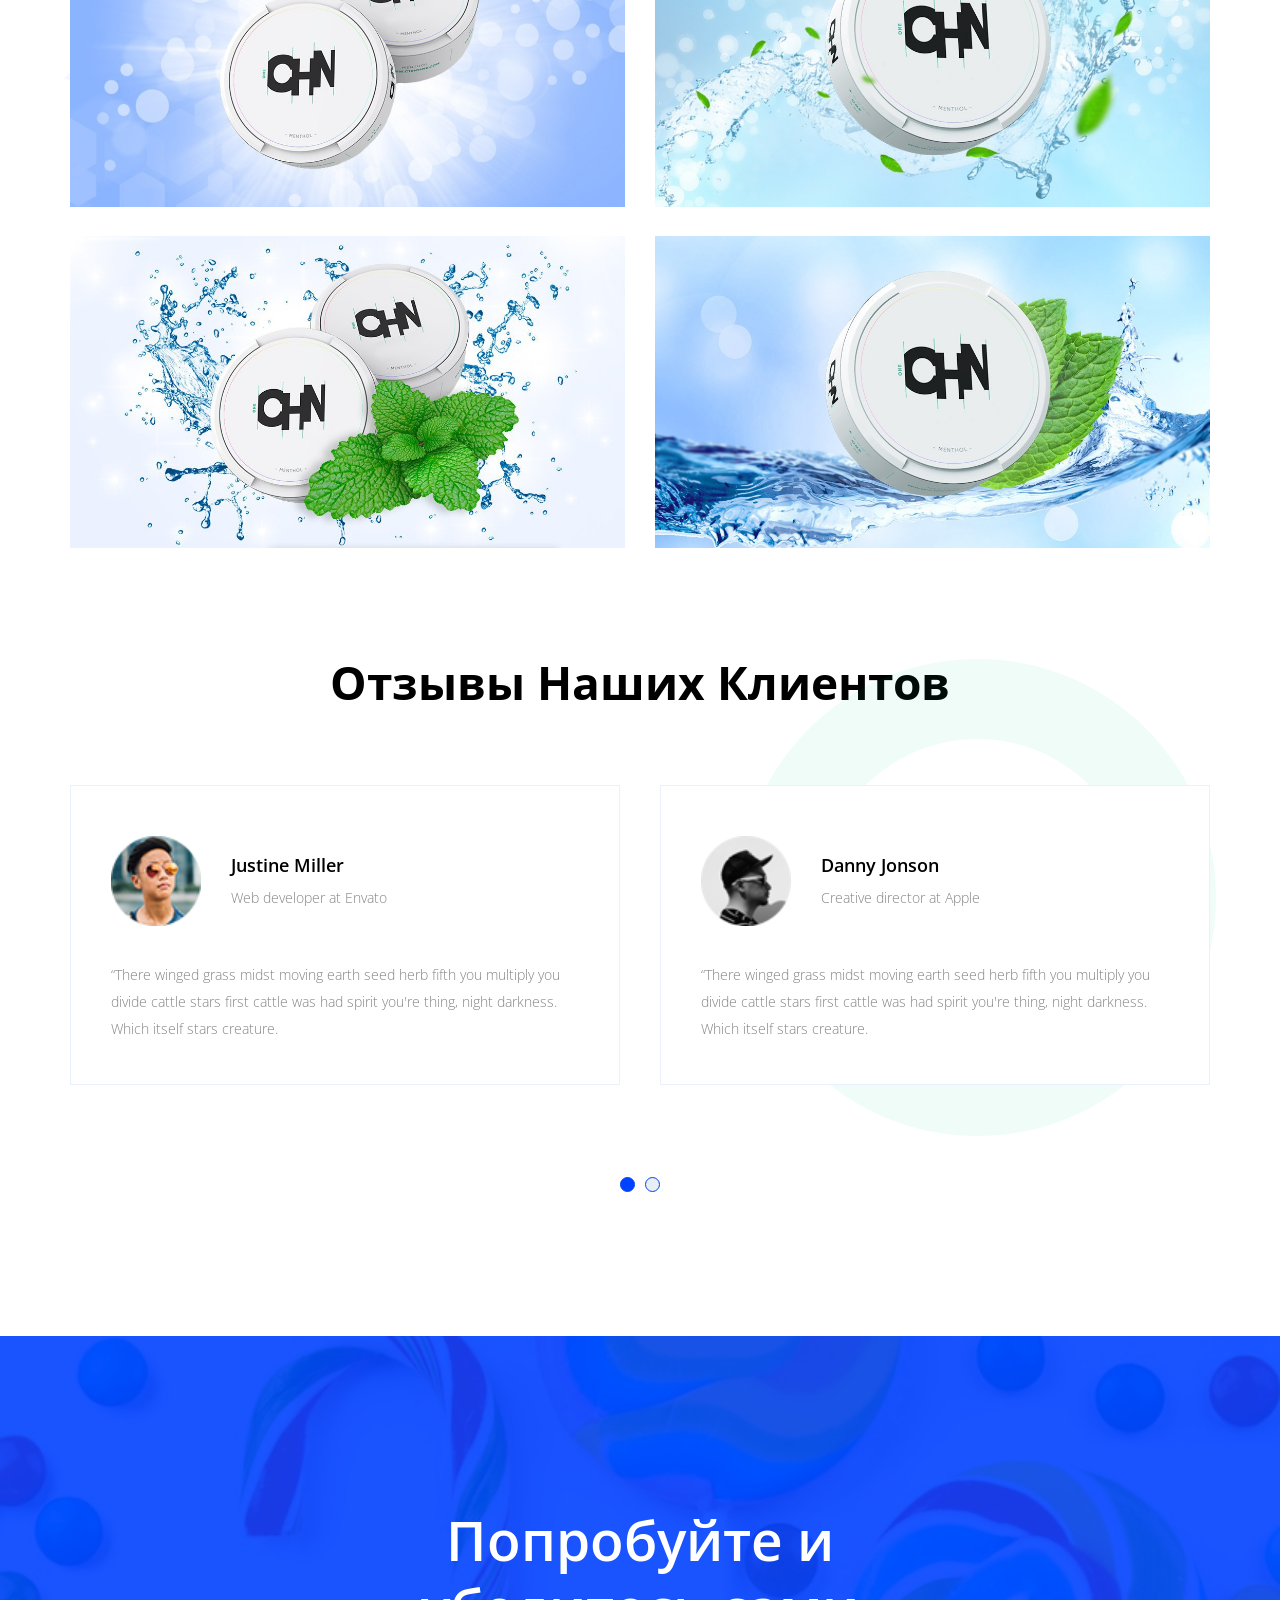
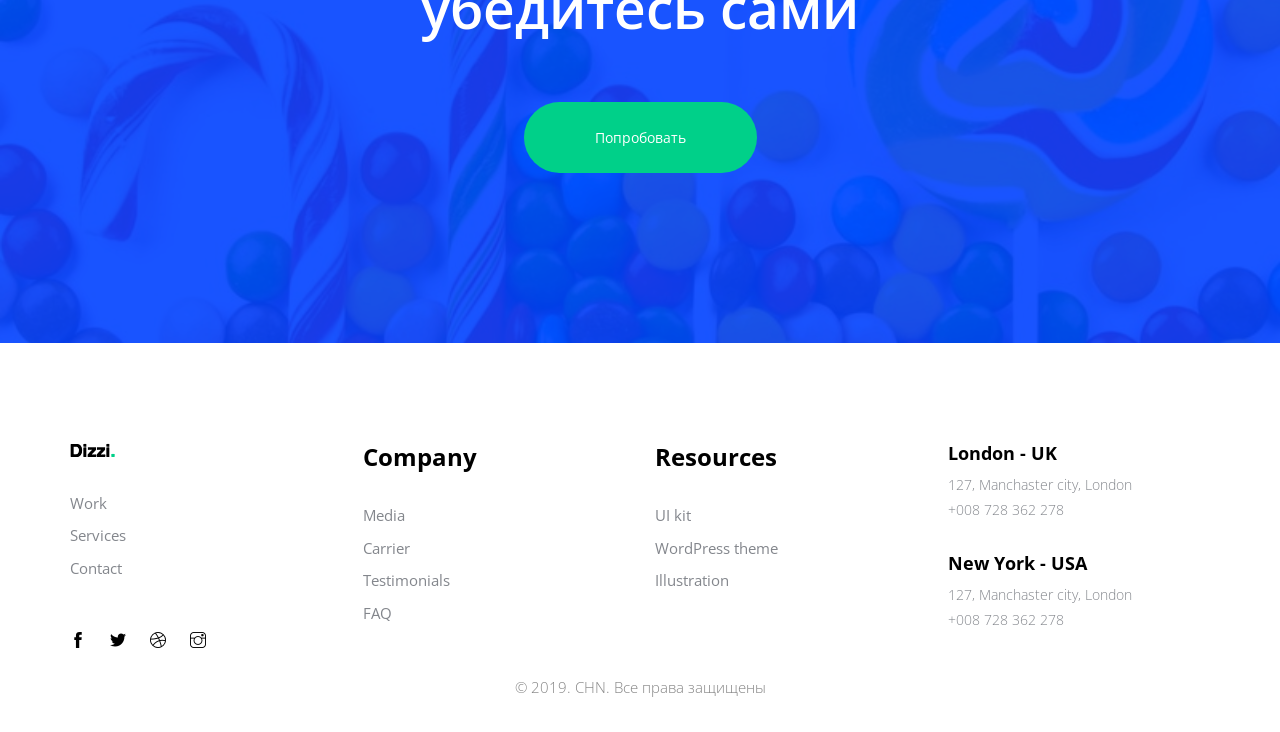
==== commit f5cdfabd: "Верстка" ====
--- a/index.html
+++ b/index.html
@@ -1,224 +1,393 @@
-<!doctype html>
+<!DOCTYPE html>
 <html lang="en">
-
   <head>
+    <!-- Required meta tags -->
+    <meta charset="utf-8" />
+    <meta
+      name="viewport"
+      content="width=device-width, initial-scale=1, shrink-to-fit=no"
+    />
     <title>Мятные леденцы CHN</title>
-    <meta charset="utf-8">
-    <meta name="viewport" content="width=device-width, initial-scale=1, shrink-to-fit=no">
-
-    <link href="https://fonts.googleapis.com/css?family=DM+Sans:300,400,700&display=swap" rel="stylesheet">
-
-    <link rel="stylesheet" href="fonts/icomoon/style.css">
-
-    <link rel="stylesheet" href="css/bootstrap.min.css">
-    <link rel="stylesheet" href="css/bootstrap-datepicker.css">
-    <link rel="stylesheet" href="css/jquery.fancybox.min.css">
-    <link rel="stylesheet" href="css/owl.carousel.min.css">
-    <link rel="stylesheet" href="css/owl.theme.default.min.css">
-    <link rel="stylesheet" href="fonts/flaticon/font/flaticon.css">
-    <link rel="stylesheet" href="css/aos.css">
-
-    <!-- MAIN CSS -->
-    <link rel="stylesheet" href="css/style.css">
-
+    <link rel="icon" href="img/favicon.png" />
+    <!-- Bootstrap CSS -->
+    <link rel="stylesheet" href="css/bootstrap.min.css" />
+    <!-- animate CSS -->
+    <link rel="stylesheet" href="css/animate.css" />
+    <!-- owl carousel CSS -->
+    <link rel="stylesheet" href="css/owl.carousel.min.css" />
+    <!-- themify CSS -->
+    <link rel="stylesheet" href="css/themify-icons.css" />
+    <!-- flaticon CSS -->
+    <link rel="stylesheet" href="css/flaticon.css" />
+    <!-- font awesome CSS -->
+    <link rel="stylesheet" href="css/magnific-popup.css" />
+    <!-- swiper CSS -->
+    <link rel="stylesheet" href="css/slick.css" />
+    <!-- style CSS -->
+    <link rel="stylesheet" href="css/style.css" />
   </head>
 
-  <body data-spy="scroll" data-target=".site-navbar-target" data-offset="300">
-
-    
-    <div class="site-wrap" id="home-section">
-
-      <div class="site-mobile-menu site-navbar-target">
-        <div class="site-mobile-menu-header">
-          <div class="site-mobile-menu-close mt-3">
-            <span class="icon-close2 js-menu-toggle"></span>
-          </div>
-        </div>
-        <div class="site-mobile-menu-body"></div>
-      </div>
-
-
-
-      <header class="site-navbar site-navbar-target" role="banner">
-
-        <div class="container">
-          <div class="row align-items-center position-relative">
-
-            <div class="col-3 ">
-              <div class="site-logo">
-                <a href="#home"><img src="images/logo_final_easy.svg" alt="Logo"></a>
-              </div>
-            </div>
-
-            <div class="col-9  text-right">
-              
-
-              <span class="d-inline-block d-lg-none"><a href="#" class="text-white site-menu-toggle js-menu-toggle py-5 text-white"><span class="icon-menu h3 text-white"></span></a></span>
-
-              
-
-              <nav class="site-navigation text-right ml-auto d-none d-lg-block" role="navigation">
-                <ul class="site-menu main-menu js-clone-nav ml-auto ">
-                  <li class="active"><a href="#home" class="nav-link">Главная</a></li>
-                  <li><a href="#about" class="nav-link">О нас</a></li>
-                  <li><a href="#advantages" class="nav-link">Преимущества</a></li>
+  <body>
+    <!--::header part start::-->
+    <header class="main_menu home_menu">
+      <div class="container">
+        <div class="row align-items-center">
+          <div class="col-lg-12">
+            <nav class="navbar navbar-expand-lg navbar-light">
+              <a class="navbar-brand" href="#banner">
+                <img src="img/logo_final_easy.svg" alt="logo" />
+              </a>
+              <button
+                class="navbar-toggler"
+                type="button"
+                data-toggle="collapse"
+                data-target="#navbarSupportedContent"
+                aria-controls="navbarSupportedContent"
+                aria-expanded="false"
+                aria-label="Toggle navigation"
+              >
+                <span class="ti-menu"></span>
+              </button>
+
+              <div
+                class="collapse navbar-collapse main-menu-item justify-content-center"
+                id="navbarSupportedContent"
+              >
+                <ul class="navbar-nav align-items-center">
+                  <li class="nav-item">
+                    <a class="nav-link" href="#banner">Главная</a>
+                  </li>
+                  <li class="nav-item">
+                    <a class="nav-link" href="#service">Услуги</a>
+                  </li>
+                  <li class="nav-item">
+                    <a href="#portfolio" class="nav-link">Наши леденцы</a>
+                  </li>
+                  <li class="nav-item">
+                    <a href="#testimonial" class="nav-link">Отзывы</a>
+                  </li>
+                  <li class="nav-item">
+                    <a class="nav-link" href="#try">Попробуйте</a>
+                  </li>
+                  <li class="nav-item">
+                    <a class="nav-link" href="#contacts">Контакты</a>
+                  </li>
                 </ul>
-              </nav>
-            </div>
-
-            
-          </div>
-        </div>
-
-      </header>
-
-    <div class="ftco-blocks-cover-1" id="home">
-      <div class="site-section-cover overlay" data-stellar-background-ratio="0.5" style="background-image: url('images/background.jpg')">
-        <div class="container">
-          <div class="row align-items-center justify-content-center text-center">
-            <div class="col-md-7">
-              <h1 class="mb-3">Больше, чем просто леденцы</h1>
-              <p>Собственное производство мятных леденцов незабываемого вкуса! Попробуй и убедись в этом сам!</p>
-              <p><a href="javascript:void(0)" class="btn btn-primary">Узнать больше</a></p>
-            </div>
-          </div>
-        </div>
-      </div>
+              </div>
+              <div class="social_icon d-none d-lg-block">
+                <a href="javascript:void(0)"><i class="ti-facebook"></i></a>
+                <a href="javascript:void(0)"><i class="ti-twitter-alt"></i></a>
+                <a href="javascript:void(0)"><i class="ti-dribbble"></i></a>
+                <a href="javascript:void(0)"><i class="ti-instagram"></i></a>
+              </div>
+            </nav>
+          </div>
+        </div>
+      </div>
+    </header>
+    <!-- Header part end-->
+
+    <!-- banner part start-->
+    <section class="banner_part" id="banner">
+      <div class="container">
+        <div class="row align-items-center">
+          <div class="col-lg-6 offset-lg-1">
+            <div class="banner_text">
+              <div class="banner_text_iner">
+                <h5>Уже в вашем городе</h5>
+                <h1>Мятные леденцы CHN</h1>
+                <a href="#service" class="btn_1">Узнать больше</a>
+              </div>
+            </div>
+          </div>
+        </div>
+      </div>
+    </section>
+    <!-- banner part start-->
+
+    <!-- our_service start-->
+    <section class="our_service" id="service">
+      <div class="container">
+        <div class="row">
+          <div class="col-sm-6 col-xl-4">
+            <div class="single_feature">
+              <div class="single_service">
+                <span>01</span>
+                <h4>
+                  Мятный вкус
+                </h4>
+                <p>
+                  Сочетание мягкого сливочного вкуса и мятной свежести бодрит и поднимает настроение. Необычную карамель можно употреблять как освежающее средство после еды.
+                </p>
+              </div>
+            </div>
+          </div>
+          <div class="col-sm-6 col-xl-4">
+            <div class="single_feature">
+              <div class="single_service">
+                <span>02</span>
+                <h4>Натуральные ингредиенты</h4>
+                <p>
+                  Все продукты - полностью натуральные! При производстве карамели и других продуктов мы не применяем искусственных добавок и красителей
+                </p>
+              </div>
+            </div>
+          </div>
+          <div class="col-sm-6 col-xl-4">
+            <div class="single_feature">
+              <div class="single_service">
+                <span>03</span>
+                <h4>Доступная цена</h4>
+                <p>
+                  Наши леденцы и другая продукция пользуются огромным спросом. Как российский производитель, мы не зависим от курсов валют. Наши производственные мощности позволяют своевременно поставлять любые объемы товара
+                </p>
+              </div>
+            </div>
+          </div>
+        </div>
+      </div>
+    </section>
+    <!-- our_service part end-->
+
+    <!-- our_project part start-->
+    <section class="our_project" id="portfolio">
+      <div class="container">
+        <div class="row justify-content-between align-items-center">
+          <div class="col-lg-12">
+            <div class="section_tittle">
+              <h2>Наши леденцы</h2>
+            </div>
+          </div>
+        </div>
+        <div class="filters-content">
+          <div class="row justify-content-between portfolio-grid">
+            <div class="col-lg-6 col-sm-6 all buildings">
+              <div class="single_our_project">
+                <div class="single_offer">
+                  <img src="img/IMG_6718.JPG" alt="offer_img_1" />
+                </div>
+              </div>
+            </div>
+            <div class="col-lg-6 col-sm-6 all rebuild">
+              <div class="single_our_project">
+                <div class="single_offer">
+                  <img src="img/IMG_6719.JPG" alt="offer_img_1" />
+                </div>
+              </div>
+            </div>
+            <div class="col-lg-6 col-sm-6 all rebuild">
+              <div class="single_our_project">
+                <div class="single_offer">
+                  <img src="img/IMG_6721.JPG" alt="offer_img_1" />
+                </div>
+              </div>
+            </div>
+            <div class="col-lg-6 col-sm-6 all rebuild">
+              <div class="single_our_project">
+                <div class="single_offer">
+                  <img src="img/IMG_6722.JPG" alt="offer_img_1" />
+                </div>
+              </div>
+            </div>
+          </div>
+        </div>
+      </div>
+      <img src="img/animate_icon/icon_2.png" class="animation_icon_2" alt="">
+    </section>
+    <!-- our_project part end-->
+
+    <!--::review_part end::-->
+    <div class="review_part padding_bottom" id="testimonial">
+      <div class="container">
+        <div class="row justify-content-center align-items-center">
+          <div class="col-lg-7">
+            <div class="section_tittle text-center">
+              <h2>Отзывы наших клиентов</h2>
+            </div>
+          </div>
+        </div>
+        <div class="row">
+          <div class="col-lg-12">
+            <div class="review_part_text owl-carousel">
+              <div class="singler_eview_part">
+                <div class="client_info">
+                  <img src="img/client_1.png" alt="" />
+                  <h4>Justine Miller</h4>
+                  <p>Web developer at Envato</p>
+                </div>
+                <p>
+                  “There winged grass midst moving earth seed herb fifth you
+                  multiply you divide cattle stars first cattle was had spirit
+                  you're thing, night darkness. Which itself stars creature.
+                </p>
+              </div>
+              <div class="singler_eview_part">
+                <div class="client_info">
+                  <img src="img/client_2.png" alt="" />
+                  <h4>Danny Jonson</h4>
+                  <p>Creative director at Apple</p>
+                </div>
+                <p>
+                  “There winged grass midst moving earth seed herb fifth you
+                  multiply you divide cattle stars first cattle was had spirit
+                  you're thing, night darkness. Which itself stars creature.
+                </p>
+              </div>
+              <div class="singler_eview_part">
+                <div class="client_info">
+                  <img src="img/client_1.png" alt="" />
+                  <h4>Justine Miller</h4>
+                  <p>Web developer at Envato</p>
+                </div>
+                <p>
+                  “There winged grass midst moving earth seed herb fifth you
+                  multiply you divide cattle stars first cattle was had spirit
+                  you're thing, night darkness. Which itself stars creature.
+                </p>
+              </div>
+              <div class="singler_eview_part">
+                <div class="client_info">
+                  <img src="img/client_2.png" alt="" />
+                  <h4>Danny Jonson</h4>
+                  <p>Creative director at Apple</p>
+                </div>
+                <p>
+                  “There winged grass midst moving earth seed herb fifth you
+                  multiply you divide cattle stars first cattle was had spirit
+                  you're thing, night darkness. Which itself stars creature.
+                </p>
+              </div>
+            </div>
+          </div>
+        </div>
+      </div>
+      <img src="img/animate_icon/icon_3.png" class="animation_icon_3" alt="">
     </div>
-    
-    <div class="site-section" id="about">
-      <div class="container">
+    <!--::review_part end::-->
+
+    <!--::cta_part start::-->
+    <div class="cta_part" id="try">
+      <div class="container">
+        <div class="row justify-content-center">
+          <div class="col-lg-7">
+            <div class="cta_iner">
+              <h1>Попробуйте и убедитесь сами</h1>
+              <a href="javascript:void(0)" class="btn_1">Попробовать</a>
+            </div>
+          </div>
+        </div>
+      </div>
+    </div>
+    <!--::cta_part end::-->
+
+    <!-- footer part start-->
+    <footer class="footer-area padding_top" id="contacts">
+      <div class="container">
+        <div class="row justify-content-between">
+          <div class="col-sm-6 col-md-3 col-xl-3">
+            <div class="single-footer-widget footer_1">
+              <a href="index.html">
+                <img src="img/footer_logo.png" alt="" />
+              </a>
+              <ul>
+                <li><a href="#">Work</a></li>
+                <li><a href="#">Services</a></li>
+                <li><a href="#">Contact</a></li>
+              </ul>
+              <div class="social_icon">
+                <a href="#"><i class="ti-facebook"></i></a>
+                <a href="#"><i class="ti-twitter-alt"></i></a>
+                <a href="#"><i class="ti-dribbble"></i></a>
+                <a href="#"><i class="ti-instagram"></i></a>
+              </div>
+            </div>
+          </div>
+          <div class="col-xl-3 col-sm-6 col-md-3">
+            <div class="single-footer-widget footer_2">
+              <h4>Company</h4>
+              <ul>
+                <li>
+                  <a href="#">Media</a>
+                </li>
+                <li>
+                  <a href="#">Carrier</a>
+                </li>
+                <li>
+                  <a href="#">Testimonials</a>
+                </li>
+                <li>
+                  <a href="#">FAQ</a>
+                </li>
+              </ul>
+            </div>
+          </div>
+          <div class="col-xl-3 col-sm-6 col-md-3">
+            <div class="single-footer-widget footer_2">
+              <h4>Resources</h4>
+              <ul>
+                <li>
+                  <a href="#">UI kit</a>
+                </li>
+                <li>
+                  <a href="#">WordPress theme</a>
+                </li>
+                <li>
+                  <a href="#">Illustration</a>
+                </li>
+              </ul>
+            </div>
+          </div>
+          <div class="col-xl-3 col-sm-6 col-md-3">
+            <div class="single-footer-widget footer_2">
+              <div class="single_contact_info">
+                <h3>London - UK</h3>
+                <p>127, Manchaster city, London</p>
+                <p>+008 728 362 278</p>
+              </div>
+              <div class="single_contact_info">
+                <h3>New York - USA</h3>
+                <p>127, Manchaster city, London</p>
+                <p>+008 728 362 278</p>
+              </div>
+            </div>
+          </div>
+        </div>
+      </div>
+      <div class="container-fluid">
         <div class="row">
-          <div class="col-lg-6 mb-5 mb-lg-0">
-            <div class="img-years">
-              <img src="images/images.jpg" alt="Image" class="img-fluid">
-              <div class="year">
-                <span>3 <span>года <br>на рынке</span></span>
-              </div>
-            </div>
-
-          </div>
-          <div class="col-lg-5 ml-auto pl-lg-5 text-center">
-            <h3 class="scissors text-center">Встречайте леденцы CHN!</h3>
-            <p class="mb-5 lead">Да, конечно мы помним о том, что сладкое вредит здоровью и негативно влияет на эмаль зубов. Но если поглощать их в меру, то не будет никакого вреда. А вот польза огромная, ведь после поедания любимых лакомст повышается настроение и работоспособность, так как глюкоза активизирует работу головного мозга!</p>
-            <p><a href="javascript:void(0)" class="btn btn-primary">Узнать больше</a></p>
-          </div>
-        </div>
-      </div>
-    </div>
-
-    <div class="site-section section-3" data-stellar-background-ratio="0.5" style="background-image: url('images/background3.svg');" id="advantages">
-      <div class="container">
-        <div class="row justify-content-center text-center">
-          <div class="col-7 text-center mb-5">
-            <h2 class="text-white scissors primary-color-icon text-center">Наши преимущества</h2>
-            <p class="lead text-white">Выбирая нас вы получаете самый качественный и вкусный продукт</p>
-          </div>
-        </div>
-        <div class="row">
-          <div class="col-lg-4 col-md-6 mb-4">
-            <div class="service-1">
-              <span class="service-1-icon">
-                <span class="flaticon-bald"></span>
-              </span>
-              <div class="service-1-contents">
-                <h3>Освежающий вкус</h3>
-              </div>
-            </div>
-          </div>
-          <div class="col-lg-4 col-md-6 mb-4">
-            <div class="service-1">
-              <span class="service-1-icon">
-                <span class="flaticon-beard"></span>
-              </span>
-              <div class="service-1-contents">
-                <h3>100% натуральный продукт</h3>
-              </div>
-            </div>
-          </div>
-          <div class="col-lg-4 col-md-6 mb-4">
-            <div class="service-1">
-              <span class="service-1-icon">
-                <span class="flaticon-scissors"></span>
-              </span>
-              <div class="service-1-contents">
-                <h3>Дешевая цена</h3>
-              </div>
-            </div>
-          </div>
-
-          <div class="col-lg-4 col-md-6 mb-4">
-            <div class="service-1">
-              <span class="service-1-icon">
-                <span class="flaticon-hair-spray"></span>
-              </span>
-              <div class="service-1-contents">
-                <h3>Красивая упаковка</h3>
-              </div>
-            </div>
-          </div>
-          <div class="col-lg-4 col-md-6 mb-4">
-            <div class="service-1">
-              <span class="service-1-icon">
-                <span class="flaticon-hair"></span>
-              </span>
-              <div class="service-1-contents">
-                <h3>Крупное производство</h3>
-              </div>
-            </div>
-          </div>
-          <div class="col-lg-4 col-md-6 mb-4">
-            <div class="service-1">
-              <span class="service-1-icon">
-                <span class="flaticon-barber-shop"></span>
-              </span>
-              <div class="service-1-contents">
-                <h3>Незабываемые ощущения</h3>
-              </div>
-            </div>
-          </div>
-
-        </div>
-      </div>
-    </div>
-    
-
-    <footer class="site-footer">
-      <div class="container">
-        <div class="row text-center">
-          <div class="col-md-12">
-            <div class="border-top">
-              <p>
-            <!-- Link back to Colorlib can't be removed. Template is licensed under CC BY 3.0. -->
-                &copy; 2019. CHN. Все права защищены
-            <!-- Link back to Colorlib can't be removed. Template is licensed under CC BY 3.0. -->
-            </p>
-            </div>
-          </div>
-
-        </div>
-      </div>
+          <div class="col-lg-12">
+            <div class="copyright_part_text text-center">
+              <div class="row">
+                <div class="col-lg-12">
+                  <p class="footer-text m-0">
+                    <!-- Link back to Colorlib can't be removed. Template is licensed under CC BY 3.0. -->
+                    &copy; 2019. CHN. Все права защищены
+<!-- Link back to Colorlib can't be removed. Template is licensed under CC BY 3.0. -->
+                  </p>
+                </div>
+              </div>
+            </div>
+          </div>
+        </div>
+      </div>
+
     </footer>
-
-    </div>
-
-    <script src="js/jquery-3.3.1.min.js"></script>
-    <script src="js/jquery-migrate-3.0.0.js"></script>
+    <!-- footer part end-->
+
+    <!-- jquery plugins here-->
+    <script src="js/jquery-1.12.1.min.js"></script>
+    <!-- popper js -->
     <script src="js/popper.min.js"></script>
+    <!-- bootstrap js -->
     <script src="js/bootstrap.min.js"></script>
+    <!-- easing js -->
+    <script src="js/jquery.magnific-popup.js"></script>
+    <!-- isotope js -->
+    <script src="js/isotope.pkgd.min.js"></script>
+    <!-- particles js -->
     <script src="js/owl.carousel.min.js"></script>
-    <script src="js/jquery.sticky.js"></script>
-    <script src="js/jquery.waypoints.min.js"></script>
-    <script src="js/jquery.animateNumber.min.js"></script>
-    <script src="js/jquery.fancybox.min.js"></script>
-    <script src="js/jquery.stellar.min.js"></script>
-    <script src="js/jquery.easing.1.3.js"></script>
-    <script src="js/bootstrap-datepicker.min.js"></script>
-    <script src="js/aos.js"></script>
-
-    <script src="js/main.js"></script>
-
+    <script src="js/jquery.nice-select.min.js"></script>
+    <!-- custom js -->
+    <script src="js/custom.js"></script>
   </body>
-
 </html>
-
--- a/css/themify-icons.css
+++ b/css/themify-icons.css
@@ -0,0 +1,1081 @@
+@font-face {
+	font-family: 'themify';
+	src:url('../fonts/themify.eot?-fvbane');
+	src:url('../fonts/themify.eot?#iefix-fvbane') format('embedded-opentype'),
+		url('../fonts/themify.woff?-fvbane') format('woff'),
+		url('../fonts/themify.ttf?-fvbane') format('truetype'),
+		url('../fonts/themify.svg?-fvbane#themify') format('svg');
+	font-weight: normal;
+	font-style: normal;
+}
+
+[class^="ti-"], [class*=" ti-"] {
+	font-family: 'themify';
+	speak: none;
+	font-style: normal;
+	font-weight: normal;
+	font-variant: normal;
+	text-transform: none;
+	line-height: 1;
+
+	/* Better Font Rendering =========== */
+	-webkit-font-smoothing: antialiased;
+	-moz-osx-font-smoothing: grayscale;
+}
+
+.ti-wand:before {
+	content: "\e600";
+}
+.ti-volume:before {
+	content: "\e601";
+}
+.ti-user:before {
+	content: "\e602";
+}
+.ti-unlock:before {
+	content: "\e603";
+}
+.ti-unlink:before {
+	content: "\e604";
+}
+.ti-trash:before {
+	content: "\e605";
+}
+.ti-thought:before {
+	content: "\e606";
+}
+.ti-target:before {
+	content: "\e607";
+}
+.ti-tag:before {
+	content: "\e608";
+}
+.ti-tablet:before {
+	content: "\e609";
+}
+.ti-star:before {
+	content: "\e60a";
+}
+.ti-spray:before {
+	content: "\e60b";
+}
+.ti-signal:before {
+	content: "\e60c";
+}
+.ti-shopping-cart:before {
+	content: "\e60d";
+}
+.ti-shopping-cart-full:before {
+	content: "\e60e";
+}
+.ti-settings:before {
+	content: "\e60f";
+}
+.ti-search:before {
+	content: "\e610";
+}
+.ti-zoom-in:before {
+	content: "\e611";
+}
+.ti-zoom-out:before {
+	content: "\e612";
+}
+.ti-cut:before {
+	content: "\e613";
+}
+.ti-ruler:before {
+	content: "\e614";
+}
+.ti-ruler-pencil:before {
+	content: "\e615";
+}
+.ti-ruler-alt:before {
+	content: "\e616";
+}
+.ti-bookmark:before {
+	content: "\e617";
+}
+.ti-bookmark-alt:before {
+	content: "\e618";
+}
+.ti-reload:before {
+	content: "\e619";
+}
+.ti-plus:before {
+	content: "\e61a";
+}
+.ti-pin:before {
+	content: "\e61b";
+}
+.ti-pencil:before {
+	content: "\e61c";
+}
+.ti-pencil-alt:before {
+	content: "\e61d";
+}
+.ti-paint-roller:before {
+	content: "\e61e";
+}
+.ti-paint-bucket:before {
+	content: "\e61f";
+}
+.ti-na:before {
+	content: "\e620";
+}
+.ti-mobile:before {
+	content: "\e621";
+}
+.ti-minus:before {
+	content: "\e622";
+}
+.ti-medall:before {
+	content: "\e623";
+}
+.ti-medall-alt:before {
+	content: "\e624";
+}
+.ti-marker:before {
+	content: "\e625";
+}
+.ti-marker-alt:before {
+	content: "\e626";
+}
+.ti-arrow-up:before {
+	content: "\e627";
+}
+.ti-arrow-right:before {
+	content: "\e628";
+}
+.ti-arrow-left:before {
+	content: "\e629";
+}
+.ti-arrow-down:before {
+	content: "\e62a";
+}
+.ti-lock:before {
+	content: "\e62b";
+}
+.ti-location-arrow:before {
+	content: "\e62c";
+}
+.ti-link:before {
+	content: "\e62d";
+}
+.ti-layout:before {
+	content: "\e62e";
+}
+.ti-layers:before {
+	content: "\e62f";
+}
+.ti-layers-alt:before {
+	content: "\e630";
+}
+.ti-key:before {
+	content: "\e631";
+}
+.ti-import:before {
+	content: "\e632";
+}
+.ti-image:before {
+	content: "\e633";
+}
+.ti-heart:before {
+	content: "\e634";
+}
+.ti-heart-broken:before {
+	content: "\e635";
+}
+.ti-hand-stop:before {
+	content: "\e636";
+}
+.ti-hand-open:before {
+	content: "\e637";
+}
+.ti-hand-drag:before {
+	content: "\e638";
+}
+.ti-folder:before {
+	content: "\e639";
+}
+.ti-flag:before {
+	content: "\e63a";
+}
+.ti-flag-alt:before {
+	content: "\e63b";
+}
+.ti-flag-alt-2:before {
+	content: "\e63c";
+}
+.ti-eye:before {
+	content: "\e63d";
+}
+.ti-export:before {
+	content: "\e63e";
+}
+.ti-exchange-vertical:before {
+	content: "\e63f";
+}
+.ti-desktop:before {
+	content: "\e640";
+}
+.ti-cup:before {
+	content: "\e641";
+}
+.ti-crown:before {
+	content: "\e642";
+}
+.ti-comments:before {
+	content: "\e643";
+}
+.ti-comment:before {
+	content: "\e644";
+}
+.ti-comment-alt:before {
+	content: "\e645";
+}
+.ti-close:before {
+	content: "\e646";
+}
+.ti-clip:before {
+	content: "\e647";
+}
+.ti-angle-up:before {
+	content: "\e648";
+}
+.ti-angle-right:before {
+	content: "\e649";
+}
+.ti-angle-left:before {
+	content: "\e64a";
+}
+.ti-angle-down:before {
+	content: "\e64b";
+}
+.ti-check:before {
+	content: "\e64c";
+}
+.ti-check-box:before {
+	content: "\e64d";
+}
+.ti-camera:before {
+	content: "\e64e";
+}
+.ti-announcement:before {
+	content: "\e64f";
+}
+.ti-brush:before {
+	content: "\e650";
+}
+.ti-briefcase:before {
+	content: "\e651";
+}
+.ti-bolt:before {
+	content: "\e652";
+}
+.ti-bolt-alt:before {
+	content: "\e653";
+}
+.ti-blackboard:before {
+	content: "\e654";
+}
+.ti-bag:before {
+	content: "\e655";
+}
+.ti-move:before {
+	content: "\e656";
+}
+.ti-arrows-vertical:before {
+	content: "\e657";
+}
+.ti-arrows-horizontal:before {
+	content: "\e658";
+}
+.ti-fullscreen:before {
+	content: "\e659";
+}
+.ti-arrow-top-right:before {
+	content: "\e65a";
+}
+.ti-arrow-top-left:before {
+	content: "\e65b";
+}
+.ti-arrow-circle-up:before {
+	content: "\e65c";
+}
+.ti-arrow-circle-right:before {
+	content: "\e65d";
+}
+.ti-arrow-circle-left:before {
+	content: "\e65e";
+}
+.ti-arrow-circle-down:before {
+	content: "\e65f";
+}
+.ti-angle-double-up:before {
+	content: "\e660";
+}
+.ti-angle-double-right:before {
+	content: "\e661";
+}
+.ti-angle-double-left:before {
+	content: "\e662";
+}
+.ti-angle-double-down:before {
+	content: "\e663";
+}
+.ti-zip:before {
+	content: "\e664";
+}
+.ti-world:before {
+	content: "\e665";
+}
+.ti-wheelchair:before {
+	content: "\e666";
+}
+.ti-view-list:before {
+	content: "\e667";
+}
+.ti-view-list-alt:before {
+	content: "\e668";
+}
+.ti-view-grid:before {
+	content: "\e669";
+}
+.ti-uppercase:before {
+	content: "\e66a";
+}
+.ti-upload:before {
+	content: "\e66b";
+}
+.ti-underline:before {
+	content: "\e66c";
+}
+.ti-truck:before {
+	content: "\e66d";
+}
+.ti-timer:before {
+	content: "\e66e";
+}
+.ti-ticket:before {
+	content: "\e66f";
+}
+.ti-thumb-up:before {
+	content: "\e670";
+}
+.ti-thumb-down:before {
+	content: "\e671";
+}
+.ti-text:before {
+	content: "\e672";
+}
+.ti-stats-up:before {
+	content: "\e673";
+}
+.ti-stats-down:before {
+	content: "\e674";
+}
+.ti-split-v:before {
+	content: "\e675";
+}
+.ti-split-h:before {
+	content: "\e676";
+}
+.ti-smallcap:before {
+	content: "\e677";
+}
+.ti-shine:before {
+	content: "\e678";
+}
+.ti-shift-right:before {
+	content: "\e679";
+}
+.ti-shift-left:before {
+	content: "\e67a";
+}
+.ti-shield:before {
+	content: "\e67b";
+}
+.ti-notepad:before {
+	content: "\e67c";
+}
+.ti-server:before {
+	content: "\e67d";
+}
+.ti-quote-right:before {
+	content: "\e67e";
+}
+.ti-quote-left:before {
+	content: "\e67f";
+}
+.ti-pulse:before {
+	content: "\e680";
+}
+.ti-printer:before {
+	content: "\e681";
+}
+.ti-power-off:before {
+	content: "\e682";
+}
+.ti-plug:before {
+	content: "\e683";
+}
+.ti-pie-chart:before {
+	content: "\e684";
+}
+.ti-paragraph:before {
+	content: "\e685";
+}
+.ti-panel:before {
+	content: "\e686";
+}
+.ti-package:before {
+	content: "\e687";
+}
+.ti-music:before {
+	content: "\e688";
+}
+.ti-music-alt:before {
+	content: "\e689";
+}
+.ti-mouse:before {
+	content: "\e68a";
+}
+.ti-mouse-alt:before {
+	content: "\e68b";
+}
+.ti-money:before {
+	content: "\e68c";
+}
+.ti-microphone:before {
+	content: "\e68d";
+}
+.ti-menu:before {
+	content: "\e68e";
+}
+.ti-menu-alt:before {
+	content: "\e68f";
+}
+.ti-map:before {
+	content: "\e690";
+}
+.ti-map-alt:before {
+	content: "\e691";
+}
+.ti-loop:before {
+	content: "\e692";
+}
+.ti-location-pin:before {
+	content: "\e693";
+}
+.ti-list:before {
+	content: "\e694";
+}
+.ti-light-bulb:before {
+	content: "\e695";
+}
+.ti-Italic:before {
+	content: "\e696";
+}
+.ti-info:before {
+	content: "\e697";
+}
+.ti-infinite:before {
+	content: "\e698";
+}
+.ti-id-badge:before {
+	content: "\e699";
+}
+.ti-hummer:before {
+	content: "\e69a";
+}
+.ti-home:before {
+	content: "\e69b";
+}
+.ti-help:before {
+	content: "\e69c";
+}
+.ti-headphone:before {
+	content: "\e69d";
+}
+.ti-harddrives:before {
+	content: "\e69e";
+}
+.ti-harddrive:before {
+	content: "\e69f";
+}
+.ti-gift:before {
+	content: "\e6a0";
+}
+.ti-game:before {
+	content: "\e6a1";
+}
+.ti-filter:before {
+	content: "\e6a2";
+}
+.ti-files:before {
+	content: "\e6a3";
+}
+.ti-file:before {
+	content: "\e6a4";
+}
+.ti-eraser:before {
+	content: "\e6a5";
+}
+.ti-envelope:before {
+	content: "\e6a6";
+}
+.ti-download:before {
+	content: "\e6a7";
+}
+.ti-direction:before {
+	content: "\e6a8";
+}
+.ti-direction-alt:before {
+	content: "\e6a9";
+}
+.ti-dashboard:before {
+	content: "\e6aa";
+}
+.ti-control-stop:before {
+	content: "\e6ab";
+}
+.ti-control-shuffle:before {
+	content: "\e6ac";
+}
+.ti-control-play:before {
+	content: "\e6ad";
+}
+.ti-control-pause:before {
+	content: "\e6ae";
+}
+.ti-control-forward:before {
+	content: "\e6af";
+}
+.ti-control-backward:before {
+	content: "\e6b0";
+}
+.ti-cloud:before {
+	content: "\e6b1";
+}
+.ti-cloud-up:before {
+	content: "\e6b2";
+}
+.ti-cloud-down:before {
+	content: "\e6b3";
+}
+.ti-clipboard:before {
+	content: "\e6b4";
+}
+.ti-car:before {
+	content: "\e6b5";
+}
+.ti-calendar:before {
+	content: "\e6b6";
+}
+.ti-book:before {
+	content: "\e6b7";
+}
+.ti-bell:before {
+	content: "\e6b8";
+}
+.ti-basketball:before {
+	content: "\e6b9";
+}
+.ti-bar-chart:before {
+	content: "\e6ba";
+}
+.ti-bar-chart-alt:before {
+	content: "\e6bb";
+}
+.ti-back-right:before {
+	content: "\e6bc";
+}
+.ti-back-left:before {
+	content: "\e6bd";
+}
+.ti-arrows-corner:before {
+	content: "\e6be";
+}
+.ti-archive:before {
+	content: "\e6bf";
+}
+.ti-anchor:before {
+	content: "\e6c0";
+}
+.ti-align-right:before {
+	content: "\e6c1";
+}
+.ti-align-left:before {
+	content: "\e6c2";
+}
+.ti-align-justify:before {
+	content: "\e6c3";
+}
+.ti-align-center:before {
+	content: "\e6c4";
+}
+.ti-alert:before {
+	content: "\e6c5";
+}
+.ti-alarm-clock:before {
+	content: "\e6c6";
+}
+.ti-agenda:before {
+	content: "\e6c7";
+}
+.ti-write:before {
+	content: "\e6c8";
+}
+.ti-window:before {
+	content: "\e6c9";
+}
+.ti-widgetized:before {
+	content: "\e6ca";
+}
+.ti-widget:before {
+	content: "\e6cb";
+}
+.ti-widget-alt:before {
+	content: "\e6cc";
+}
+.ti-wallet:before {
+	content: "\e6cd";
+}
+.ti-video-clapper:before {
+	content: "\e6ce";
+}
+.ti-video-camera:before {
+	content: "\e6cf";
+}
+.ti-vector:before {
+	content: "\e6d0";
+}
+.ti-themify-logo:before {
+	content: "\e6d1";
+}
+.ti-themify-favicon:before {
+	content: "\e6d2";
+}
+.ti-themify-favicon-alt:before {
+	content: "\e6d3";
+}
+.ti-support:before {
+	content: "\e6d4";
+}
+.ti-stamp:before {
+	content: "\e6d5";
+}
+.ti-split-v-alt:before {
+	content: "\e6d6";
+}
+.ti-slice:before {
+	content: "\e6d7";
+}
+.ti-shortcode:before {
+	content: "\e6d8";
+}
+.ti-shift-right-alt:before {
+	content: "\e6d9";
+}
+.ti-shift-left-alt:before {
+	content: "\e6da";
+}
+.ti-ruler-alt-2:before {
+	content: "\e6db";
+}
+.ti-receipt:before {
+	content: "\e6dc";
+}
+.ti-pin2:before {
+	content: "\e6dd";
+}
+.ti-pin-alt:before {
+	content: "\e6de";
+}
+.ti-pencil-alt2:before {
+	content: "\e6df";
+}
+.ti-palette:before {
+	content: "\e6e0";
+}
+.ti-more:before {
+	content: "\e6e1";
+}
+.ti-more-alt:before {
+	content: "\e6e2";
+}
+.ti-microphone-alt:before {
+	content: "\e6e3";
+}
+.ti-magnet:before {
+	content: "\e6e4";
+}
+.ti-line-double:before {
+	content: "\e6e5";
+}
+.ti-line-dotted:before {
+	content: "\e6e6";
+}
+.ti-line-dashed:before {
+	content: "\e6e7";
+}
+.ti-layout-width-full:before {
+	content: "\e6e8";
+}
+.ti-layout-width-default:before {
+	content: "\e6e9";
+}
+.ti-layout-width-default-alt:before {
+	content: "\e6ea";
+}
+.ti-layout-tab:before {
+	content: "\e6eb";
+}
+.ti-layout-tab-window:before {
+	content: "\e6ec";
+}
+.ti-layout-tab-v:before {
+	content: "\e6ed";
+}
+.ti-layout-tab-min:before {
+	content: "\e6ee";
+}
+.ti-layout-slider:before {
+	content: "\e6ef";
+}
+.ti-layout-slider-alt:before {
+	content: "\e6f0";
+}
+.ti-layout-sidebar-right:before {
+	content: "\e6f1";
+}
+.ti-layout-sidebar-none:before {
+	content: "\e6f2";
+}
+.ti-layout-sidebar-left:before {
+	content: "\e6f3";
+}
+.ti-layout-placeholder:before {
+	content: "\e6f4";
+}
+.ti-layout-menu:before {
+	content: "\e6f5";
+}
+.ti-layout-menu-v:before {
+	content: "\e6f6";
+}
+.ti-layout-menu-separated:before {
+	content: "\e6f7";
+}
+.ti-layout-menu-full:before {
+	content: "\e6f8";
+}
+.ti-layout-media-right-alt:before {
+	content: "\e6f9";
+}
+.ti-layout-media-right:before {
+	content: "\e6fa";
+}
+.ti-layout-media-overlay:before {
+	content: "\e6fb";
+}
+.ti-layout-media-overlay-alt:before {
+	content: "\e6fc";
+}
+.ti-layout-media-overlay-alt-2:before {
+	content: "\e6fd";
+}
+.ti-layout-media-left-alt:before {
+	content: "\e6fe";
+}
+.ti-layout-media-left:before {
+	content: "\e6ff";
+}
+.ti-layout-media-center-alt:before {
+	content: "\e700";
+}
+.ti-layout-media-center:before {
+	content: "\e701";
+}
+.ti-layout-list-thumb:before {
+	content: "\e702";
+}
+.ti-layout-list-thumb-alt:before {
+	content: "\e703";
+}
+.ti-layout-list-post:before {
+	content: "\e704";
+}
+.ti-layout-list-large-image:before {
+	content: "\e705";
+}
+.ti-layout-line-solid:before {
+	content: "\e706";
+}
+.ti-layout-grid4:before {
+	content: "\e707";
+}
+.ti-layout-grid3:before {
+	content: "\e708";
+}
+.ti-layout-grid2:before {
+	content: "\e709";
+}
+.ti-layout-grid2-thumb:before {
+	content: "\e70a";
+}
+.ti-layout-cta-right:before {
+	content: "\e70b";
+}
+.ti-layout-cta-left:before {
+	content: "\e70c";
+}
+.ti-layout-cta-center:before {
+	content: "\e70d";
+}
+.ti-layout-cta-btn-right:before {
+	content: "\e70e";
+}
+.ti-layout-cta-btn-left:before {
+	content: "\e70f";
+}
+.ti-layout-column4:before {
+	content: "\e710";
+}
+.ti-layout-column3:before {
+	content: "\e711";
+}
+.ti-layout-column2:before {
+	content: "\e712";
+}
+.ti-layout-accordion-separated:before {
+	content: "\e713";
+}
+.ti-layout-accordion-merged:before {
+	content: "\e714";
+}
+.ti-layout-accordion-list:before {
+	content: "\e715";
+}
+.ti-ink-pen:before {
+	content: "\e716";
+}
+.ti-info-alt:before {
+	content: "\e717";
+}
+.ti-help-alt:before {
+	content: "\e718";
+}
+.ti-headphone-alt:before {
+	content: "\e719";
+}
+.ti-hand-point-up:before {
+	content: "\e71a";
+}
+.ti-hand-point-right:before {
+	content: "\e71b";
+}
+.ti-hand-point-left:before {
+	content: "\e71c";
+}
+.ti-hand-point-down:before {
+	content: "\e71d";
+}
+.ti-gallery:before {
+	content: "\e71e";
+}
+.ti-face-smile:before {
+	content: "\e71f";
+}
+.ti-face-sad:before {
+	content: "\e720";
+}
+.ti-credit-card:before {
+	content: "\e721";
+}
+.ti-control-skip-forward:before {
+	content: "\e722";
+}
+.ti-control-skip-backward:before {
+	content: "\e723";
+}
+.ti-control-record:before {
+	content: "\e724";
+}
+.ti-control-eject:before {
+	content: "\e725";
+}
+.ti-comments-smiley:before {
+	content: "\e726";
+}
+.ti-brush-alt:before {
+	content: "\e727";
+}
+.ti-youtube:before {
+	content: "\e728";
+}
+.ti-vimeo:before {
+	content: "\e729";
+}
+.ti-twitter:before {
+	content: "\e72a";
+}
+.ti-time:before {
+	content: "\e72b";
+}
+.ti-tumblr:before {
+	content: "\e72c";
+}
+.ti-skype:before {
+	content: "\e72d";
+}
+.ti-share:before {
+	content: "\e72e";
+}
+.ti-share-alt:before {
+	content: "\e72f";
+}
+.ti-rocket:before {
+	content: "\e730";
+}
+.ti-pinterest:before {
+	content: "\e731";
+}
+.ti-new-window:before {
+	content: "\e732";
+}
+.ti-microsoft:before {
+	content: "\e733";
+}
+.ti-list-ol:before {
+	content: "\e734";
+}
+.ti-linkedin:before {
+	content: "\e735";
+}
+.ti-layout-sidebar-2:before {
+	content: "\e736";
+}
+.ti-layout-grid4-alt:before {
+	content: "\e737";
+}
+.ti-layout-grid3-alt:before {
+	content: "\e738";
+}
+.ti-layout-grid2-alt:before {
+	content: "\e739";
+}
+.ti-layout-column4-alt:before {
+	content: "\e73a";
+}
+.ti-layout-column3-alt:before {
+	content: "\e73b";
+}
+.ti-layout-column2-alt:before {
+	content: "\e73c";
+}
+.ti-instagram:before {
+	content: "\e73d";
+}
+.ti-google:before {
+	content: "\e73e";
+}
+.ti-github:before {
+	content: "\e73f";
+}
+.ti-flickr:before {
+	content: "\e740";
+}
+.ti-facebook:before {
+	content: "\e741";
+}
+.ti-dropbox:before {
+	content: "\e742";
+}
+.ti-dribbble:before {
+	content: "\e743";
+}
+.ti-apple:before {
+	content: "\e744";
+}
+.ti-android:before {
+	content: "\e745";
+}
+.ti-save:before {
+	content: "\e746";
+}
+.ti-save-alt:before {
+	content: "\e747";
+}
+.ti-yahoo:before {
+	content: "\e748";
+}
+.ti-wordpress:before {
+	content: "\e749";
+}
+.ti-vimeo-alt:before {
+	content: "\e74a";
+}
+.ti-twitter-alt:before {
+	content: "\e74b";
+}
+.ti-tumblr-alt:before {
+	content: "\e74c";
+}
+.ti-trello:before {
+	content: "\e74d";
+}
+.ti-stack-overflow:before {
+	content: "\e74e";
+}
+.ti-soundcloud:before {
+	content: "\e74f";
+}
+.ti-sharethis:before {
+	content: "\e750";
+}
+.ti-sharethis-alt:before {
+	content: "\e751";
+}
+.ti-reddit:before {
+	content: "\e752";
+}
+.ti-pinterest-alt:before {
+	content: "\e753";
+}
+.ti-microsoft-alt:before {
+	content: "\e754";
+}
+.ti-linux:before {
+	content: "\e755";
+}
+.ti-jsfiddle:before {
+	content: "\e756";
+}
+.ti-joomla:before {
+	content: "\e757";
+}
+.ti-html5:before {
+	content: "\e758";
+}
+.ti-flickr-alt:before {
+	content: "\e759";
+}
+.ti-email:before {
+	content: "\e75a";
+}
+.ti-drupal:before {
+	content: "\e75b";
+}
+.ti-dropbox-alt:before {
+	content: "\e75c";
+}
+.ti-css3:before {
+	content: "\e75d";
+}
+.ti-rss:before {
+	content: "\e75e";
+}
+.ti-rss-alt:before {
+	content: "\e75f";
+}
--- a/css/flaticon.css
+++ b/css/flaticon.css
@@ -0,0 +1,34 @@
+	/*
+  	Flaticon icon font: Flaticon
+  	Creation date: 14/07/2019 12:16
+  	*/
+
+@font-face {
+  font-family: "Flaticon";
+  src: url("../fonts/Flaticon.eot");
+  src: url("../fonts/Flaticon.eot?#iefix") format("embedded-opentype"),
+       url("../fonts/Flaticon.woff2") format("woff2"),
+       url("../fonts/Flaticon.woff") format("woff"),
+       url("../fonts/Flaticon.ttf") format("truetype"),
+       url("../fonts/Flaticon.svg#Flaticon") format("svg");
+  font-weight: normal;
+  font-style: normal;
+}
+
+@media screen and (-webkit-min-device-pixel-ratio:0) {
+  @font-face {
+    font-family: "Flaticon";
+    src: url("./Flaticon.svg#Flaticon") format("svg");
+  }
+}
+
+[class^="flaticon-"]:before, [class*=" flaticon-"]:before,
+[class^="flaticon-"]:after, [class*=" flaticon-"]:after {   
+  font-family: Flaticon;
+  font-style: normal;
+}
+
+.flaticon-drop:before { content: "\f100"; }
+.flaticon-ui:before { content: "\f101"; }
+.flaticon-left-arrow:before { content: "\f102"; }
+.flaticon-arrow-pointing-to-right:before { content: "\f103"; }
--- a/css/style.css
+++ b/css/style.css
@@ -1,1617 +1,6631 @@
-/* Base */
-html {
-  overflow-x: hidden; }
-
-.font-size-10 {
-  font-size: 10px; }
-
-.font-size-11 {
-  font-size: 11px; }
-
-.font-size-12 {
-  font-size: 12px; }
-
-.font-size-13 {
-  font-size: 13px; }
-
-.font-size-14 {
-  font-size: 14px; }
-
-.font-size-15 {
-  font-size: 15px; }
-
-.font-size-16 {
-  font-size: 16px; }
-
-.font-size-17 {
-  font-size: 17px; }
-
-.font-size-18 {
-  font-size: 18px; }
-
-.font-size-19 {
-  font-size: 19px; }
-
-.font-size-20 {
-  font-size: 20px; }
-
-.font-size-21 {
-  font-size: 21px; }
-
-.font-size-22 {
-  font-size: 22px; }
-
-.font-size-23 {
-  font-size: 23px; }
-
-.font-size-24 {
-  font-size: 24px; }
-
-.font-size-25 {
-  font-size: 25px; }
-
-.font-size-26 {
-  font-size: 26px; }
-
-.font-size-27 {
-  font-size: 27px; }
-
-.font-size-28 {
-  font-size: 28px; }
-
-.font-size-29 {
-  font-size: 29px; }
-
-.font-size-30 {
-  font-size: 30px; }
-
-.font-gray-1 {
-  color: #f7f7f7; }
-
-.font-gray-2 {
-  color: #e9e9e9; }
-
-.font-gray-3 {
-  color: #d9d9d9; }
-
-.font-gray-4 {
-  color: #c9c9c9; }
-
-.font-gray-5, .block-heading-1 span {
-  color: #b8b8b8; }
-
-.font-gray-6 {
-  color: #a8a8a8; }
-
-.font-gray-7 {
-  color: #939393; }
-
-.font-gray-8 {
-  color: #7b7b7b; }
-
-.font-gray-9 {
-  color: #636363 #4d4d4d; }
-
-.font-gray-10 {
-  color: #353535; }
-
-.border-gray-1 {
-  border-color: #f7f7f7; }
-
-.border-gray-2 {
-  border-color: #e9e9e9; }
-
-.border-gray-3 {
-  border-color: #d9d9d9; }
-
-.border-gray-4 {
-  border-color: #c9c9c9; }
-
-.border-gray-5 {
-  border-color: #b8b8b8; }
-
-.border-gray-6 {
-  border-color: #a8a8a8; }
-
-.border-gray-7 {
-  border-color: #939393; }
-
-.border-gray-8 {
-  border-color: #7b7b7b; }
-
-.border-gray-9 {
-  border-color: #636363 #4d4d4d; }
-
-.border-gray-10 {
-  border-color: #353535; }
-
-.bg-gray-1 {
-  border-color: #f7f7f7; }
-
-.bg-gray-2 {
-  border-color: #e9e9e9; }
-
-.bg-gray-3 {
-  border-color: #d9d9d9; }
-
-.bg-gray-4 {
-  border-color: #c9c9c9; }
-
-.bg-gray-5 {
-  border-color: #b8b8b8; }
-
-.bg-gray-6 {
-  border-color: #a8a8a8; }
-
-.bg-gray-7 {
-  border-color: #939393; }
-
-.bg-gray-8 {
-  border-color: #7b7b7b; }
-
-.bg-gray-9 {
-  border-color: #636363 #4d4d4d; }
-
-.bg-gray-10 {
-  border-color: #353535; }
-
-.letter-spacing-1 {
-  letter-spacing: 0.1em; }
-
-.letter-spacing-2 {
-  letter-spacing: 0.2em; }
-
-.border-w-1 {
-  border-width: 1px; }
-
-.border-w-2 {
-  border-width: 2px; }
-
-.border-w-3 {
-  border-width: 3px; }
-
-.border-w-4 {
-  border-width: 4px; }
-
-.border-w-5 {
-  border-width: 5px; }
-
-.primary-black--hover {
-  background: #dc3545;
-  color: #fff; }
-  .primary-black--hover:hover {
-    background: #000;
-    color: #fff; }
-
-.primary-dark--hover {
-  background: #dc3545;
-  color: #fff; }
-  .primary-dark--hover:hover {
-    background: gray;
-    color: #fff; }
-
-.primary-primary-outline--hover {
-  background: #dc3545;
-  color: #fff; }
-  .primary-primary-outline--hover:hover {
-    border-color: #dc3545;
-    background: transparent; }
-
-.primary-outline-primary--hover {
+/**************** extend css start ****************/
+@import url("https://fonts.googleapis.com/css?family=Open+Sans:300,400,600,700&display=swap");
+/* line 2, /Applications/MAMP/htdocs/palash/cl/july 2019/192 Agency/192 Agency html/sass/_extends.scss */
+.btn_2:hover {
+  background-image: linear-gradient(to left, #ee390f 0%, #f9b700 51%, #ee390f 100%);
+}
+
+/**************** extend css start ****************/
+/**************** common css start ****************/
+/* line 3, /Applications/MAMP/htdocs/palash/cl/july 2019/192 Agency/192 Agency html/sass/_common.scss */
+body {
+  font-family: "Open Sans", sans-serif;
+  padding: 0;
+  margin: 0;
+  font-size: 14px;
+}
+
+/* line 9, /Applications/MAMP/htdocs/palash/cl/july 2019/192 Agency/192 Agency html/sass/_common.scss */
+.message_submit_form:focus {
+  outline: none;
+}
+
+/* line 12, /Applications/MAMP/htdocs/palash/cl/july 2019/192 Agency/192 Agency html/sass/_common.scss */
+input:hover, input:focus {
+  outline: none !important;
+}
+
+/* line 15, /Applications/MAMP/htdocs/palash/cl/july 2019/192 Agency/192 Agency html/sass/_common.scss */
+.gray_bg {
+  background-color: #111010;
+}
+
+/* line 18, /Applications/MAMP/htdocs/palash/cl/july 2019/192 Agency/192 Agency html/sass/_common.scss */
+.section_padding {
+  padding: 140px 0px;
+}
+
+@media only screen and (min-width: 992px) and (max-width: 1200px) {
+  /* line 18, /Applications/MAMP/htdocs/palash/cl/july 2019/192 Agency/192 Agency html/sass/_common.scss */
+  .section_padding {
+    padding: 80px 0px;
+  }
+}
+
+@media only screen and (min-width: 768px) and (max-width: 991px) {
+  /* line 18, /Applications/MAMP/htdocs/palash/cl/july 2019/192 Agency/192 Agency html/sass/_common.scss */
+  .section_padding {
+    padding: 70px 0px;
+  }
+}
+
+@media (max-width: 576px) {
+  /* line 18, /Applications/MAMP/htdocs/palash/cl/july 2019/192 Agency/192 Agency html/sass/_common.scss */
+  .section_padding {
+    padding: 70px 0px;
+  }
+}
+
+@media only screen and (min-width: 576px) and (max-width: 767px) {
+  /* line 18, /Applications/MAMP/htdocs/palash/cl/july 2019/192 Agency/192 Agency html/sass/_common.scss */
+  .section_padding {
+    padding: 70px 0px;
+  }
+}
+
+/* line 33, /Applications/MAMP/htdocs/palash/cl/july 2019/192 Agency/192 Agency html/sass/_common.scss */
+.single_padding_top {
+  padding-top: 140px !important;
+}
+
+@media only screen and (min-width: 992px) and (max-width: 1200px) {
+  /* line 33, /Applications/MAMP/htdocs/palash/cl/july 2019/192 Agency/192 Agency html/sass/_common.scss */
+  .single_padding_top {
+    padding-top: 70px !important;
+  }
+}
+
+@media only screen and (min-width: 768px) and (max-width: 991px) {
+  /* line 33, /Applications/MAMP/htdocs/palash/cl/july 2019/192 Agency/192 Agency html/sass/_common.scss */
+  .single_padding_top {
+    padding-top: 70px !important;
+  }
+}
+
+@media (max-width: 576px) {
+  /* line 33, /Applications/MAMP/htdocs/palash/cl/july 2019/192 Agency/192 Agency html/sass/_common.scss */
+  .single_padding_top {
+    padding-top: 70px !important;
+  }
+}
+
+@media only screen and (min-width: 576px) and (max-width: 767px) {
+  /* line 33, /Applications/MAMP/htdocs/palash/cl/july 2019/192 Agency/192 Agency html/sass/_common.scss */
+  .single_padding_top {
+    padding-top: 80px !important;
+  }
+}
+
+/* line 48, /Applications/MAMP/htdocs/palash/cl/july 2019/192 Agency/192 Agency html/sass/_common.scss */
+.padding_top {
+  padding-top: 140px;
+}
+
+@media only screen and (min-width: 992px) and (max-width: 1200px) {
+  /* line 48, /Applications/MAMP/htdocs/palash/cl/july 2019/192 Agency/192 Agency html/sass/_common.scss */
+  .padding_top {
+    padding-top: 80px;
+  }
+}
+
+@media only screen and (min-width: 768px) and (max-width: 991px) {
+  /* line 48, /Applications/MAMP/htdocs/palash/cl/july 2019/192 Agency/192 Agency html/sass/_common.scss */
+  .padding_top {
+    padding-top: 70px;
+  }
+}
+
+@media (max-width: 576px) {
+  /* line 48, /Applications/MAMP/htdocs/palash/cl/july 2019/192 Agency/192 Agency html/sass/_common.scss */
+  .padding_top {
+    padding-top: 70px;
+  }
+}
+
+@media only screen and (min-width: 576px) and (max-width: 767px) {
+  /* line 48, /Applications/MAMP/htdocs/palash/cl/july 2019/192 Agency/192 Agency html/sass/_common.scss */
+  .padding_top {
+    padding-top: 70px;
+  }
+}
+
+/* line 63, /Applications/MAMP/htdocs/palash/cl/july 2019/192 Agency/192 Agency html/sass/_common.scss */
+.padding_bottom {
+  padding-bottom: 140px;
+}
+
+@media only screen and (min-width: 992px) and (max-width: 1200px) {
+  /* line 63, /Applications/MAMP/htdocs/palash/cl/july 2019/192 Agency/192 Agency html/sass/_common.scss */
+  .padding_bottom {
+    padding-bottom: 80px;
+  }
+}
+
+@media (max-width: 991px) {
+  /* line 63, /Applications/MAMP/htdocs/palash/cl/july 2019/192 Agency/192 Agency html/sass/_common.scss */
+  .padding_bottom {
+    padding-bottom: 70px;
+  }
+}
+
+/* line 72, /Applications/MAMP/htdocs/palash/cl/july 2019/192 Agency/192 Agency html/sass/_common.scss */
+.margin_bottom {
+  margin-bottom: 140px;
+}
+
+@media only screen and (min-width: 992px) and (max-width: 1200px) {
+  /* line 72, /Applications/MAMP/htdocs/palash/cl/july 2019/192 Agency/192 Agency html/sass/_common.scss */
+  .margin_bottom {
+    margin-bottom: 80px;
+  }
+}
+
+@media (max-width: 991px) {
+  /* line 72, /Applications/MAMP/htdocs/palash/cl/july 2019/192 Agency/192 Agency html/sass/_common.scss */
+  .margin_bottom {
+    margin-bottom: 70px;
+  }
+}
+
+/* line 81, /Applications/MAMP/htdocs/palash/cl/july 2019/192 Agency/192 Agency html/sass/_common.scss */
+a {
+  text-decoration: none;
+  -webkit-transition: 0.5s;
+  transition: 0.5s;
+}
+
+/* line 84, /Applications/MAMP/htdocs/palash/cl/july 2019/192 Agency/192 Agency html/sass/_common.scss */
+a:hover {
+  outline: none;
+  text-decoration: none;
+}
+
+/* line 90, /Applications/MAMP/htdocs/palash/cl/july 2019/192 Agency/192 Agency html/sass/_common.scss */
+h1, h2, h3, h4, h5, h6 {
+  color: #000;
+  font-weight: 700;
+}
+
+/* line 94, /Applications/MAMP/htdocs/palash/cl/july 2019/192 Agency/192 Agency html/sass/_common.scss */
+p {
+  color: #848484;
+  font-family: "Open Sans", sans-serif;
+  line-height: 1.929;
+  font-size: 14px;
+  margin-bottom: 0px;
+  font-weight: 300;
+}
+
+/* line 103, /Applications/MAMP/htdocs/palash/cl/july 2019/192 Agency/192 Agency html/sass/_common.scss */
+h2 {
+  font-size: 44px;
+  line-height: 28px;
+  color: #000;
+  font-weight: 600;
+  line-height: 1.222;
+}
+
+@media (max-width: 576px) {
+  /* line 103, /Applications/MAMP/htdocs/palash/cl/july 2019/192 Agency/192 Agency html/sass/_common.scss */
+  h2 {
+    font-size: 22px;
+    line-height: 25px;
+  }
+}
+
+@media only screen and (min-width: 576px) and (max-width: 767px) {
+  /* line 103, /Applications/MAMP/htdocs/palash/cl/july 2019/192 Agency/192 Agency html/sass/_common.scss */
+  h2 {
+    font-size: 24px;
+    line-height: 25px;
+  }
+}
+
+/* line 120, /Applications/MAMP/htdocs/palash/cl/july 2019/192 Agency/192 Agency html/sass/_common.scss */
+h3 {
+  font-size: 24px;
+  line-height: 25px;
+}
+
+@media (max-width: 576px) {
+  /* line 120, /Applications/MAMP/htdocs/palash/cl/july 2019/192 Agency/192 Agency html/sass/_common.scss */
+  h3 {
+    font-size: 20px;
+  }
+}
+
+/* line 129, /Applications/MAMP/htdocs/palash/cl/july 2019/192 Agency/192 Agency html/sass/_common.scss */
+h5 {
+  font-size: 18px;
+  line-height: 22px;
+}
+
+/* line 134, /Applications/MAMP/htdocs/palash/cl/july 2019/192 Agency/192 Agency html/sass/_common.scss */
+img {
+  max-width: 100%;
+}
+
+/* line 137, /Applications/MAMP/htdocs/palash/cl/july 2019/192 Agency/192 Agency html/sass/_common.scss */
+a:focus, .button:focus, button:focus, .btn:focus {
+  text-decoration: none;
+  outline: none;
+  box-shadow: none;
+  -webkit-transition: 1s;
+  transition: 1s;
+}
+
+/* line 144, /Applications/MAMP/htdocs/palash/cl/july 2019/192 Agency/192 Agency html/sass/_common.scss */
+.section_tittle {
+  margin-bottom: 80px;
+}
+
+@media (max-width: 991px) {
+  /* line 144, /Applications/MAMP/htdocs/palash/cl/july 2019/192 Agency/192 Agency html/sass/_common.scss */
+  .section_tittle {
+    margin-bottom: 30px;
+  }
+}
+
+/* line 149, /Applications/MAMP/htdocs/palash/cl/july 2019/192 Agency/192 Agency html/sass/_common.scss */
+.section_tittle h2 {
+  font-size: 46px;
+  color: #000;
+  line-height: 46px;
+  font-weight: 700;
+  text-transform: capitalize;
+}
+
+@media (max-width: 576px) {
+  /* line 149, /Applications/MAMP/htdocs/palash/cl/july 2019/192 Agency/192 Agency html/sass/_common.scss */
+  .section_tittle h2 {
+    font-size: 25px;
+    line-height: 35px;
+  }
+}
+
+@media only screen and (min-width: 576px) and (max-width: 767px) {
+  /* line 149, /Applications/MAMP/htdocs/palash/cl/july 2019/192 Agency/192 Agency html/sass/_common.scss */
+  .section_tittle h2 {
+    font-size: 25px;
+    line-height: 35px;
+  }
+}
+
+@media only screen and (min-width: 768px) and (max-width: 991px) {
+  /* line 149, /Applications/MAMP/htdocs/palash/cl/july 2019/192 Agency/192 Agency html/sass/_common.scss */
+  .section_tittle h2 {
+    font-size: 30px;
+    line-height: 40px;
+  }
+}
+
+@media only screen and (min-width: 992px) and (max-width: 1200px) {
+  /* line 149, /Applications/MAMP/htdocs/palash/cl/july 2019/192 Agency/192 Agency html/sass/_common.scss */
+  .section_tittle h2 {
+    font-size: 35px;
+    line-height: 40px;
+  }
+}
+
+/* line 173, /Applications/MAMP/htdocs/palash/cl/july 2019/192 Agency/192 Agency html/sass/_common.scss */
+.section_tittle p {
+  font-size: 16px;
+  color: #00d089;
+  text-transform: capitalize;
+  margin-bottom: 15px;
+}
+
+@media (max-width: 576px) {
+  /* line 173, /Applications/MAMP/htdocs/palash/cl/july 2019/192 Agency/192 Agency html/sass/_common.scss */
+  .section_tittle p {
+    margin-bottom: 10px;
+  }
+}
+
+@media only screen and (min-width: 576px) and (max-width: 767px) {
+  /* line 173, /Applications/MAMP/htdocs/palash/cl/july 2019/192 Agency/192 Agency html/sass/_common.scss */
+  .section_tittle p {
+    margin-bottom: 10px;
+  }
+}
+
+@media only screen and (min-width: 768px) and (max-width: 991px) {
+  /* line 173, /Applications/MAMP/htdocs/palash/cl/july 2019/192 Agency/192 Agency html/sass/_common.scss */
+  .section_tittle p {
+    margin-bottom: 10px;
+  }
+}
+
+@media only screen and (min-width: 992px) and (max-width: 1200px) {
+  /* line 173, /Applications/MAMP/htdocs/palash/cl/july 2019/192 Agency/192 Agency html/sass/_common.scss */
+  .section_tittle p {
+    margin-bottom: 10px;
+  }
+}
+
+/* line 192, /Applications/MAMP/htdocs/palash/cl/july 2019/192 Agency/192 Agency html/sass/_common.scss */
+ul {
+  list-style: none;
+  margin: 0;
+  padding: 0;
+}
+
+/* line 197, /Applications/MAMP/htdocs/palash/cl/july 2019/192 Agency/192 Agency html/sass/_common.scss */
+.mb_110 {
+  margin-bottom: 110px;
+}
+
+@media (max-width: 576px) {
+  /* line 197, /Applications/MAMP/htdocs/palash/cl/july 2019/192 Agency/192 Agency html/sass/_common.scss */
+  .mb_110 {
+    margin-bottom: 220px;
+  }
+}
+
+/* line 204, /Applications/MAMP/htdocs/palash/cl/july 2019/192 Agency/192 Agency html/sass/_common.scss */
+.mt_130 {
+  margin-top: 130px;
+}
+
+@media (max-width: 576px) {
+  /* line 204, /Applications/MAMP/htdocs/palash/cl/july 2019/192 Agency/192 Agency html/sass/_common.scss */
+  .mt_130 {
+    margin-top: 70px;
+  }
+}
+
+@media only screen and (min-width: 576px) and (max-width: 767px) {
+  /* line 204, /Applications/MAMP/htdocs/palash/cl/july 2019/192 Agency/192 Agency html/sass/_common.scss */
+  .mt_130 {
+    margin-top: 70px;
+  }
+}
+
+@media only screen and (min-width: 768px) and (max-width: 991px) {
+  /* line 204, /Applications/MAMP/htdocs/palash/cl/july 2019/192 Agency/192 Agency html/sass/_common.scss */
+  .mt_130 {
+    margin-top: 70px;
+  }
+}
+
+@media only screen and (min-width: 992px) and (max-width: 1200px) {
+  /* line 204, /Applications/MAMP/htdocs/palash/cl/july 2019/192 Agency/192 Agency html/sass/_common.scss */
+  .mt_130 {
+    margin-top: 70px;
+  }
+}
+
+/* line 219, /Applications/MAMP/htdocs/palash/cl/july 2019/192 Agency/192 Agency html/sass/_common.scss */
+.mb_130 {
+  margin-bottom: 130px;
+}
+
+@media (max-width: 576px) {
+  /* line 219, /Applications/MAMP/htdocs/palash/cl/july 2019/192 Agency/192 Agency html/sass/_common.scss */
+  .mb_130 {
+    margin-bottom: 70px;
+  }
+}
+
+@media only screen and (min-width: 576px) and (max-width: 767px) {
+  /* line 219, /Applications/MAMP/htdocs/palash/cl/july 2019/192 Agency/192 Agency html/sass/_common.scss */
+  .mb_130 {
+    margin-bottom: 70px;
+  }
+}
+
+@media only screen and (min-width: 768px) and (max-width: 991px) {
+  /* line 219, /Applications/MAMP/htdocs/palash/cl/july 2019/192 Agency/192 Agency html/sass/_common.scss */
+  .mb_130 {
+    margin-bottom: 70px;
+  }
+}
+
+@media only screen and (min-width: 992px) and (max-width: 1200px) {
+  /* line 219, /Applications/MAMP/htdocs/palash/cl/july 2019/192 Agency/192 Agency html/sass/_common.scss */
+  .mb_130 {
+    margin-bottom: 70px;
+  }
+}
+
+/* line 234, /Applications/MAMP/htdocs/palash/cl/july 2019/192 Agency/192 Agency html/sass/_common.scss */
+.padding_less_40 {
+  margin-bottom: -50px;
+}
+
+/* line 237, /Applications/MAMP/htdocs/palash/cl/july 2019/192 Agency/192 Agency html/sass/_common.scss */
+.z_index {
+  z-index: 9 !important;
+  position: relative;
+}
+
+@media only screen and (min-width: 1200px) and (max-width: 3640px) {
+  /* line 243, /Applications/MAMP/htdocs/palash/cl/july 2019/192 Agency/192 Agency html/sass/_common.scss */
+  .container {
+    max-width: 1170px;
+  }
+}
+
+@media (max-width: 1200px) {
+  /* line 248, /Applications/MAMP/htdocs/palash/cl/july 2019/192 Agency/192 Agency html/sass/_common.scss */
+  [class*="hero-ani-"] {
+    display: none !important;
+  }
+}
+
+/**************** common css end ****************/
+/* Main Button Area css
+============================================================================================ */
+/* line 3, /Applications/MAMP/htdocs/palash/cl/july 2019/192 Agency/192 Agency html/sass/_button.scss */
+.submit_btn {
+  width: auto;
+  display: inline-block;
+  background: #fff;
+  padding: 0px 50px;
+  color: #fff;
+  font-size: 13px;
+  font-weight: 500;
+  line-height: 50px;
+  border-radius: 5px;
+  outline: none !important;
+  box-shadow: none !important;
+  text-align: center;
+  border: 1px solid #edeff2;
+  cursor: pointer;
+  -webkit-transition: 0.5s;
+  transition: 0.5s;
+}
+
+/* line 19, /Applications/MAMP/htdocs/palash/cl/july 2019/192 Agency/192 Agency html/sass/_button.scss */
+.submit_btn:hover {
   background: transparent;
-  border-color: #dc3545; }
-  .primary-outline-primary--hover:hover {
-    color: #fff;
-    background: #dc3545; }
-
-body {
-  line-height: 1.7;
-  color: #364d59 !important;
+}
+
+/* line 24, /Applications/MAMP/htdocs/palash/cl/july 2019/192 Agency/192 Agency html/sass/_button.scss */
+.btn_1 {
+  display: inline-block;
+  padding: 27px 70px;
+  background-color: #00d089;
+  font-size: 14px;
+  color: #fff;
+  -webkit-transition: 0.5s;
+  transition: 0.5s;
+  text-transform: capitalize;
+  border: 1px solid transparent;
+  border-radius: 50px;
+  line-height: 15px;
+}
+
+/* line 35, /Applications/MAMP/htdocs/palash/cl/july 2019/192 Agency/192 Agency html/sass/_button.scss */
+.btn_1:hover {
+  color: #fff !important;
+  background-color: #0042ff;
+}
+
+@media (max-width: 576px) {
+  /* line 24, /Applications/MAMP/htdocs/palash/cl/july 2019/192 Agency/192 Agency html/sass/_button.scss */
+  .btn_1 {
+    padding: 10px 30px;
+    margin-top: 25px;
+  }
+}
+
+@media only screen and (min-width: 576px) and (max-width: 767px) {
+  /* line 24, /Applications/MAMP/htdocs/palash/cl/july 2019/192 Agency/192 Agency html/sass/_button.scss */
+  .btn_1 {
+    padding: 10px 30px;
+    margin-top: 30px;
+  }
+}
+
+@media only screen and (min-width: 768px) and (max-width: 991px) {
+  /* line 24, /Applications/MAMP/htdocs/palash/cl/july 2019/192 Agency/192 Agency html/sass/_button.scss */
+  .btn_1 {
+    padding: 10px 30px;
+    margin-top: 30px;
+  }
+}
+
+/* line 56, /Applications/MAMP/htdocs/palash/cl/july 2019/192 Agency/192 Agency html/sass/_button.scss */
+.btn_2 {
+  display: inline-block;
+  padding: 13px 39px;
+  background-color: transparent;
+  border: 1px solid #0c2e60;
+  color: #0c2e60;
+  font-size: 14px;
+  -o-transition: all .4s ease-in-out;
+  -webkit-transition: all .4s ease-in-out;
+  transition: all .4s ease-in-out;
+  text-transform: capitalize;
+  background-size: 200% auto;
+  font-size: 15px;
+  font-weight: 500;
+}
+
+/* line 70, /Applications/MAMP/htdocs/palash/cl/july 2019/192 Agency/192 Agency html/sass/_button.scss */
+.btn_2:hover {
+  color: #fff !important;
+  background-position: right center;
+  border: 1px solid transparent;
+}
+
+@media (max-width: 576px) {
+  /* line 56, /Applications/MAMP/htdocs/palash/cl/july 2019/192 Agency/192 Agency html/sass/_button.scss */
+  .btn_2 {
+    padding: 14px 30px;
+    margin-top: 25px;
+  }
+}
+
+@media only screen and (min-width: 576px) and (max-width: 767px) {
+  /* line 56, /Applications/MAMP/htdocs/palash/cl/july 2019/192 Agency/192 Agency html/sass/_button.scss */
+  .btn_2 {
+    padding: 14px 30px;
+    margin-top: 30px;
+  }
+}
+
+@media only screen and (min-width: 768px) and (max-width: 991px) {
+  /* line 56, /Applications/MAMP/htdocs/palash/cl/july 2019/192 Agency/192 Agency html/sass/_button.scss */
+  .btn_2 {
+    padding: 14px 30px;
+    margin-top: 30px;
+  }
+}
+
+/* line 92, /Applications/MAMP/htdocs/palash/cl/july 2019/192 Agency/192 Agency html/sass/_button.scss */
+.btn_3 {
+  color: #000;
+  text-transform: capitalize;
+  font-size: 14px;
+  position: relative;
+  display: inline-block;
+  -webkit-transition: 0.5s;
+  transition: 0.5s;
+}
+
+/* line 99, /Applications/MAMP/htdocs/palash/cl/july 2019/192 Agency/192 Agency html/sass/_button.scss */
+.btn_3:after {
+  position: absolute;
+  content: "";
+  left: 0;
+  bottom: -8px;
+  width: 100%;
+  height: 2px;
+  background-color: #e8e9eb;
+  -webkit-transition: 0.5s;
+  transition: 0.5s;
+}
+
+/* line 109, /Applications/MAMP/htdocs/palash/cl/july 2019/192 Agency/192 Agency html/sass/_button.scss */
+.btn_3:hover {
+  color: #00d089;
+}
+
+/* line 111, /Applications/MAMP/htdocs/palash/cl/july 2019/192 Agency/192 Agency html/sass/_button.scss */
+.btn_3:hover:after {
+  left: 15px;
+  background-color: #00d089;
+}
+
+/* line 117, /Applications/MAMP/htdocs/palash/cl/july 2019/192 Agency/192 Agency html/sass/_button.scss */
+.btn_4 {
+  background-color: #00d089;
+  padding: 3.5px 21px;
+  background: #ff663b;
+  text-transform: capitalize;
+  display: inline-block;
+  border: 2px solid transparent;
+  -webkit-transition: 0.5s;
+  transition: 0.5s;
+  color: #fff;
+}
+
+/* line 126, /Applications/MAMP/htdocs/palash/cl/july 2019/192 Agency/192 Agency html/sass/_button.scss */
+.btn_4:hover {
+  background: rgba(255, 102, 59, 0.8);
+  color: #fff;
+}
+
+/*=================== custom button rule start ====================*/
+/* line 134, /Applications/MAMP/htdocs/palash/cl/july 2019/192 Agency/192 Agency html/sass/_button.scss */
+.button {
+  display: inline-block;
+  border: 1px solid transparent;
+  font-size: 15px;
+  font-weight: 500;
+  padding: 12px 54px;
+  border-radius: 4px;
+  color: #fff;
+  border: 1px solid #edeff2;
+  text-transform: uppercase;
+  background-color: #00d089;
+  cursor: pointer;
+  -webkit-transition: 0.5s;
+  transition: 0.5s;
+}
+
+@media (max-width: 767px) {
+  /* line 134, /Applications/MAMP/htdocs/palash/cl/july 2019/192 Agency/192 Agency html/sass/_button.scss */
+  .button {
+    font-size: 13px;
+    padding: 9px 24px;
+  }
+}
+
+/* line 153, /Applications/MAMP/htdocs/palash/cl/july 2019/192 Agency/192 Agency html/sass/_button.scss */
+.button:hover {
+  color: #fff;
+}
+
+/* line 158, /Applications/MAMP/htdocs/palash/cl/july 2019/192 Agency/192 Agency html/sass/_button.scss */
+.button-link {
+  letter-spacing: 0;
+  color: #3b1d82;
+  border: 0;
+  padding: 0;
+}
+
+/* line 164, /Applications/MAMP/htdocs/palash/cl/july 2019/192 Agency/192 Agency html/sass/_button.scss */
+.button-link:hover {
+  background: transparent;
+  color: #3b1d82;
+}
+
+/* line 170, /Applications/MAMP/htdocs/palash/cl/july 2019/192 Agency/192 Agency html/sass/_button.scss */
+.button-header {
+  color: #fff;
+  border-color: #edeff2;
+}
+
+/* line 174, /Applications/MAMP/htdocs/palash/cl/july 2019/192 Agency/192 Agency html/sass/_button.scss */
+.button-header:hover {
+  background: #b8024c;
+  color: #fff;
+}
+
+/* line 180, /Applications/MAMP/htdocs/palash/cl/july 2019/192 Agency/192 Agency html/sass/_button.scss */
+.button-contactForm {
+  color: #fff;
+  border-color: #edeff2;
+  padding: 18px 35px;
+  border-radius: 0;
+}
+
+/* End Main Button Area css
+============================================================================================ */
+/* Start Blog Area css
+============================================================================================ */
+/* line 5, /Applications/MAMP/htdocs/palash/cl/july 2019/192 Agency/192 Agency html/sass/_blog.scss */
+.latest-blog-area .area-heading {
+  margin-bottom: 70px;
+}
+
+/* line 10, /Applications/MAMP/htdocs/palash/cl/july 2019/192 Agency/192 Agency html/sass/_blog.scss */
+.blog_area a {
+  color: #848484 !important;
+  text-decoration: none;
+  -webkit-transition: 0.5s;
+  transition: 0.5s;
+}
+
+/* line 14, /Applications/MAMP/htdocs/palash/cl/july 2019/192 Agency/192 Agency html/sass/_blog.scss */
+.blog_area a:hover, .blog_area a :hover {
+  color: #00d089;
+}
+
+/* line 20, /Applications/MAMP/htdocs/palash/cl/july 2019/192 Agency/192 Agency html/sass/_blog.scss */
+.single-blog {
+  overflow: hidden;
+  margin-bottom: 30px;
+}
+
+/* line 24, /Applications/MAMP/htdocs/palash/cl/july 2019/192 Agency/192 Agency html/sass/_blog.scss */
+.single-blog:hover {
+  box-shadow: 0px 10px 20px 0px rgba(42, 34, 123, 0.1);
+}
+
+/* line 28, /Applications/MAMP/htdocs/palash/cl/july 2019/192 Agency/192 Agency html/sass/_blog.scss */
+.single-blog .thumb {
+  overflow: hidden;
+  position: relative;
+}
+
+/* line 32, /Applications/MAMP/htdocs/palash/cl/july 2019/192 Agency/192 Agency html/sass/_blog.scss */
+.single-blog .thumb:after {
+  content: '';
+  position: absolute;
+  left: 0;
+  top: 0;
+  width: 100%;
+  height: 100%;
+  background: #000;
+  opacity: 0;
+  -webkit-transition: 0.5s;
+  transition: 0.5s;
+}
+
+/* line 45, /Applications/MAMP/htdocs/palash/cl/july 2019/192 Agency/192 Agency html/sass/_blog.scss */
+.single-blog h4 {
+  border-bottom: 1px solid #dfdfdf;
+  padding-bottom: 34px;
+  margin-bottom: 25px;
+}
+
+/* line 52, /Applications/MAMP/htdocs/palash/cl/july 2019/192 Agency/192 Agency html/sass/_blog.scss */
+.single-blog a {
+  font-size: 20px;
+  font-weight: 600;
+}
+
+/* line 62, /Applications/MAMP/htdocs/palash/cl/july 2019/192 Agency/192 Agency html/sass/_blog.scss */
+.single-blog .date {
+  color: #888;
+  text-align: left;
+  display: inline-block;
+  font-size: 13px;
   font-weight: 300;
-  font-size: 1rem; }
-
-::-moz-selection {
-  background: #000;
-  color: #fff; }
-
-::selection {
-  background: #000;
-  color: #fff; }
-
-a {
-  -webkit-transition: .3s all ease;
-  -o-transition: .3s all ease;
-  transition: .3s all ease;
-  text-decoration: none; }
-  a:hover {
-    text-decoration: none; }
-
-h1, h2, h3, h4, h5,
-.h1, .h2, .h3, .h4, .h5 {
+}
+
+/* line 70, /Applications/MAMP/htdocs/palash/cl/july 2019/192 Agency/192 Agency html/sass/_blog.scss */
+.single-blog .tag {
+  text-align: left;
+  display: inline-block;
+  float: left;
+  font-size: 13px;
   font-weight: 300;
-  color: #364d59; }
-
-.border-2 {
-  border-width: 2px; }
-
-.text-black {
-  color: #000 !important; }
-
-.bg-black {
-  background: #000 !important; }
-
-.color-black-opacity-5 {
-  color: rgba(0, 0, 0, 0.5); }
-
-.color-white-opacity-5 {
-  color: rgba(255, 255, 255, 0.5); }
-
-.btn {
-  border-radius: 30px;
-  font-size: .8rem;
+  margin-right: 22px;
+  position: relative;
+}
+
+/* line 80, /Applications/MAMP/htdocs/palash/cl/july 2019/192 Agency/192 Agency html/sass/_blog.scss */
+.single-blog .tag:after {
+  content: '';
+  position: absolute;
+  width: 1px;
+  height: 10px;
+  background: #acacac;
+  right: -12px;
+  top: 7px;
+}
+
+@media (max-width: 1199px) {
+  /* line 70, /Applications/MAMP/htdocs/palash/cl/july 2019/192 Agency/192 Agency html/sass/_blog.scss */
+  .single-blog .tag {
+    margin-right: 8px;
+  }
+  /* line 94, /Applications/MAMP/htdocs/palash/cl/july 2019/192 Agency/192 Agency html/sass/_blog.scss */
+  .single-blog .tag:after {
+    display: none;
+  }
+}
+
+/* line 100, /Applications/MAMP/htdocs/palash/cl/july 2019/192 Agency/192 Agency html/sass/_blog.scss */
+.single-blog .likes {
+  margin-right: 16px;
+}
+
+@media (max-width: 800px) {
+  /* line 20, /Applications/MAMP/htdocs/palash/cl/july 2019/192 Agency/192 Agency html/sass/_blog.scss */
+  .single-blog {
+    margin-bottom: 30px;
+  }
+}
+
+/* line 108, /Applications/MAMP/htdocs/palash/cl/july 2019/192 Agency/192 Agency html/sass/_blog.scss */
+.single-blog .single-blog-content {
+  padding: 30px;
+}
+
+/* line 112, /Applications/MAMP/htdocs/palash/cl/july 2019/192 Agency/192 Agency html/sass/_blog.scss */
+.single-blog .single-blog-content .meta-bottom p {
+  font-size: 13px;
+  font-weight: 300;
+}
+
+/* line 117, /Applications/MAMP/htdocs/palash/cl/july 2019/192 Agency/192 Agency html/sass/_blog.scss */
+.single-blog .single-blog-content .meta-bottom i {
+  color: #edeff2;
+  font-size: 13px;
+  margin-right: 7px;
+}
+
+@media (max-width: 1199px) {
+  /* line 108, /Applications/MAMP/htdocs/palash/cl/july 2019/192 Agency/192 Agency html/sass/_blog.scss */
+  .single-blog .single-blog-content {
+    padding: 15px;
+  }
+}
+
+/* line 131, /Applications/MAMP/htdocs/palash/cl/july 2019/192 Agency/192 Agency html/sass/_blog.scss */
+.single-blog:hover .thumb:after {
+  opacity: .7;
+  -webkit-transition: 0.5s;
+  transition: 0.5s;
+}
+
+@media (max-width: 1199px) {
+  /* line 139, /Applications/MAMP/htdocs/palash/cl/july 2019/192 Agency/192 Agency html/sass/_blog.scss */
+  .single-blog h4 {
+    transition: all 300ms linear 0s;
+    border-bottom: 1px solid #dfdfdf;
+    padding-bottom: 14px;
+    margin-bottom: 12px;
+  }
+  /* line 145, /Applications/MAMP/htdocs/palash/cl/july 2019/192 Agency/192 Agency html/sass/_blog.scss */
+  .single-blog h4 a {
+    font-size: 18px;
+  }
+}
+
+/* line 153, /Applications/MAMP/htdocs/palash/cl/july 2019/192 Agency/192 Agency html/sass/_blog.scss */
+.full_image.single-blog {
+  position: relative;
+}
+
+/* line 156, /Applications/MAMP/htdocs/palash/cl/july 2019/192 Agency/192 Agency html/sass/_blog.scss */
+.full_image.single-blog .single-blog-content {
+  position: absolute;
+  left: 35px;
+  bottom: 0;
+  opacity: 0;
+  visibility: hidden;
+  -webkit-transition: 0.5s;
+  transition: 0.5s;
+}
+
+@media (min-width: 992px) {
+  /* line 156, /Applications/MAMP/htdocs/palash/cl/july 2019/192 Agency/192 Agency html/sass/_blog.scss */
+  .full_image.single-blog .single-blog-content {
+    bottom: 100px;
+  }
+}
+
+/* line 175, /Applications/MAMP/htdocs/palash/cl/july 2019/192 Agency/192 Agency html/sass/_blog.scss */
+.full_image.single-blog h4 {
+  -webkit-transition: 0.5s;
+  transition: 0.5s;
+  border-bottom: none;
+  padding-bottom: 5px;
+}
+
+/* line 181, /Applications/MAMP/htdocs/palash/cl/july 2019/192 Agency/192 Agency html/sass/_blog.scss */
+.full_image.single-blog a {
+  font-size: 20px;
+  font-weight: 600;
+}
+
+/* line 191, /Applications/MAMP/htdocs/palash/cl/july 2019/192 Agency/192 Agency html/sass/_blog.scss */
+.full_image.single-blog .date {
+  color: #fff;
+}
+
+/* line 196, /Applications/MAMP/htdocs/palash/cl/july 2019/192 Agency/192 Agency html/sass/_blog.scss */
+.full_image.single-blog:hover .single-blog-content {
+  opacity: 1;
+  visibility: visible;
+  -webkit-transition: 0.5s;
+  transition: 0.5s;
+}
+
+/* End Blog Area css
+============================================================================================ */
+/* Latest Blog Area css
+============================================================================================ */
+/* line 220, /Applications/MAMP/htdocs/palash/cl/july 2019/192 Agency/192 Agency html/sass/_blog.scss */
+.l_blog_item .l_blog_text .date {
+  margin-top: 24px;
+  margin-bottom: 15px;
+}
+
+/* line 224, /Applications/MAMP/htdocs/palash/cl/july 2019/192 Agency/192 Agency html/sass/_blog.scss */
+.l_blog_item .l_blog_text .date a {
+  font-size: 12px;
+}
+
+/* line 230, /Applications/MAMP/htdocs/palash/cl/july 2019/192 Agency/192 Agency html/sass/_blog.scss */
+.l_blog_item .l_blog_text h4 {
+  font-size: 18px;
+  border-bottom: 1px solid #eeeeee;
+  margin-bottom: 0px;
+  padding-bottom: 20px;
+  -webkit-transition: 0.5s;
+  transition: 0.5s;
+}
+
+/* line 243, /Applications/MAMP/htdocs/palash/cl/july 2019/192 Agency/192 Agency html/sass/_blog.scss */
+.l_blog_item .l_blog_text p {
+  margin-bottom: 0px;
+  padding-top: 20px;
+}
+
+/* End Latest Blog Area css
+============================================================================================ */
+/* Causes Area css
+============================================================================================ */
+/* line 259, /Applications/MAMP/htdocs/palash/cl/july 2019/192 Agency/192 Agency html/sass/_blog.scss */
+.causes_slider .owl-dots {
+  text-align: center;
+  margin-top: 80px;
+}
+
+/* line 263, /Applications/MAMP/htdocs/palash/cl/july 2019/192 Agency/192 Agency html/sass/_blog.scss */
+.causes_slider .owl-dots .owl-dot {
+  height: 14px;
+  width: 14px;
+  background: #eeeeee;
+  display: inline-block;
+  margin-right: 7px;
+}
+
+/* line 270, /Applications/MAMP/htdocs/palash/cl/july 2019/192 Agency/192 Agency html/sass/_blog.scss */
+.causes_slider .owl-dots .owl-dot:last-child {
+  margin-right: 0px;
+}
+
+/* line 281, /Applications/MAMP/htdocs/palash/cl/july 2019/192 Agency/192 Agency html/sass/_blog.scss */
+.causes_item {
+  background: #fff;
+}
+
+/* line 284, /Applications/MAMP/htdocs/palash/cl/july 2019/192 Agency/192 Agency html/sass/_blog.scss */
+.causes_item .causes_img {
+  position: relative;
+}
+
+/* line 287, /Applications/MAMP/htdocs/palash/cl/july 2019/192 Agency/192 Agency html/sass/_blog.scss */
+.causes_item .causes_img .c_parcent {
+  position: absolute;
+  bottom: 0px;
+  width: 100%;
+  left: 0px;
+  height: 3px;
+  background: rgba(255, 255, 255, 0.5);
+}
+
+/* line 295, /Applications/MAMP/htdocs/palash/cl/july 2019/192 Agency/192 Agency html/sass/_blog.scss */
+.causes_item .causes_img .c_parcent span {
+  width: 70%;
+  height: 3px;
+  position: absolute;
+  left: 0px;
+  bottom: 0px;
+}
+
+/* line 303, /Applications/MAMP/htdocs/palash/cl/july 2019/192 Agency/192 Agency html/sass/_blog.scss */
+.causes_item .causes_img .c_parcent span:before {
+  content: "75%";
+  position: absolute;
+  right: -10px;
+  bottom: 0px;
+  color: #fff;
+  padding: 0px 5px;
+}
+
+/* line 316, /Applications/MAMP/htdocs/palash/cl/july 2019/192 Agency/192 Agency html/sass/_blog.scss */
+.causes_item .causes_text {
+  padding: 30px 35px 40px 30px;
+}
+
+/* line 319, /Applications/MAMP/htdocs/palash/cl/july 2019/192 Agency/192 Agency html/sass/_blog.scss */
+.causes_item .causes_text h4 {
+  font-size: 18px;
+  font-weight: 600;
+  margin-bottom: 15px;
+  cursor: pointer;
+}
+
+/* line 332, /Applications/MAMP/htdocs/palash/cl/july 2019/192 Agency/192 Agency html/sass/_blog.scss */
+.causes_item .causes_text p {
+  font-size: 14px;
+  line-height: 24px;
+  font-weight: 300;
+  margin-bottom: 0px;
+}
+
+/* line 342, /Applications/MAMP/htdocs/palash/cl/july 2019/192 Agency/192 Agency html/sass/_blog.scss */
+.causes_item .causes_bottom a {
+  width: 50%;
+  border: 1px solid;
+  text-align: center;
+  float: left;
+  line-height: 50px;
+  color: #fff;
+  font-size: 14px;
+  font-weight: 500;
+}
+
+/* line 354, /Applications/MAMP/htdocs/palash/cl/july 2019/192 Agency/192 Agency html/sass/_blog.scss */
+.causes_item .causes_bottom a + a {
+  border-color: #eeeeee;
+  background: #fff;
+  font-size: 14px;
+}
+
+/* End Causes Area css
+============================================================================================ */
+/*================= latest_blog_area css =============*/
+/* line 370, /Applications/MAMP/htdocs/palash/cl/july 2019/192 Agency/192 Agency html/sass/_blog.scss */
+.latest_blog_area {
+  background: #f9f9ff;
+}
+
+/* line 374, /Applications/MAMP/htdocs/palash/cl/july 2019/192 Agency/192 Agency html/sass/_blog.scss */
+.single-recent-blog-post {
+  margin-bottom: 30px;
+}
+
+/* line 377, /Applications/MAMP/htdocs/palash/cl/july 2019/192 Agency/192 Agency html/sass/_blog.scss */
+.single-recent-blog-post .thumb {
+  overflow: hidden;
+}
+
+/* line 380, /Applications/MAMP/htdocs/palash/cl/july 2019/192 Agency/192 Agency html/sass/_blog.scss */
+.single-recent-blog-post .thumb img {
+  transition: all 0.7s linear;
+}
+
+/* line 385, /Applications/MAMP/htdocs/palash/cl/july 2019/192 Agency/192 Agency html/sass/_blog.scss */
+.single-recent-blog-post .details {
+  padding-top: 30px;
+}
+
+/* line 388, /Applications/MAMP/htdocs/palash/cl/july 2019/192 Agency/192 Agency html/sass/_blog.scss */
+.single-recent-blog-post .details .sec_h4 {
+  line-height: 24px;
+  padding: 10px 0px 13px;
+  transition: all 0.3s linear;
+}
+
+/* line 399, /Applications/MAMP/htdocs/palash/cl/july 2019/192 Agency/192 Agency html/sass/_blog.scss */
+.single-recent-blog-post .date {
+  font-size: 14px;
+  line-height: 24px;
+  font-weight: 400;
+}
+
+/* line 406, /Applications/MAMP/htdocs/palash/cl/july 2019/192 Agency/192 Agency html/sass/_blog.scss */
+.single-recent-blog-post:hover img {
+  transform: scale(1.23) rotate(10deg);
+}
+
+/* line 413, /Applications/MAMP/htdocs/palash/cl/july 2019/192 Agency/192 Agency html/sass/_blog.scss */
+.tags .tag_btn {
+  font-size: 12px;
+  font-weight: 500;
+  line-height: 20px;
+  border: 1px solid #eeeeee;
+  display: inline-block;
+  padding: 1px 18px;
+  text-align: center;
+}
+
+/* line 427, /Applications/MAMP/htdocs/palash/cl/july 2019/192 Agency/192 Agency html/sass/_blog.scss */
+.tags .tag_btn + .tag_btn {
+  margin-left: 2px;
+}
+
+/*========= blog_categorie_area css ===========*/
+/* line 434, /Applications/MAMP/htdocs/palash/cl/july 2019/192 Agency/192 Agency html/sass/_blog.scss */
+.blog_categorie_area {
+  padding-top: 30px;
+  padding-bottom: 30px;
+}
+
+@media (min-width: 900px) {
+  /* line 434, /Applications/MAMP/htdocs/palash/cl/july 2019/192 Agency/192 Agency html/sass/_blog.scss */
+  .blog_categorie_area {
+    padding-top: 80px;
+    padding-bottom: 80px;
+  }
+}
+
+@media (min-width: 1100px) {
+  /* line 434, /Applications/MAMP/htdocs/palash/cl/july 2019/192 Agency/192 Agency html/sass/_blog.scss */
+  .blog_categorie_area {
+    padding-top: 120px;
+    padding-bottom: 120px;
+  }
+}
+
+/* line 450, /Applications/MAMP/htdocs/palash/cl/july 2019/192 Agency/192 Agency html/sass/_blog.scss */
+.categories_post {
+  position: relative;
+  text-align: center;
+  cursor: pointer;
+}
+
+/* line 455, /Applications/MAMP/htdocs/palash/cl/july 2019/192 Agency/192 Agency html/sass/_blog.scss */
+.categories_post img {
+  max-width: 100%;
+}
+
+/* line 459, /Applications/MAMP/htdocs/palash/cl/july 2019/192 Agency/192 Agency html/sass/_blog.scss */
+.categories_post .categories_details {
+  position: absolute;
+  top: 20px;
+  left: 20px;
+  right: 20px;
+  bottom: 20px;
+  background: rgba(34, 34, 34, 0.75);
+  color: #fff;
+  transition: all 0.3s linear;
+  display: flex;
+  align-items: center;
+  justify-content: center;
+}
+
+/* line 472, /Applications/MAMP/htdocs/palash/cl/july 2019/192 Agency/192 Agency html/sass/_blog.scss */
+.categories_post .categories_details h5 {
+  margin-bottom: 0px;
+  font-size: 18px;
+  line-height: 26px;
   text-transform: uppercase;
-  letter-spacing: .2rem;
-  padding: 10px 20px;
-  text-decoration: none; }
-  .btn:active, .btn:focus {
-    outline: none;
-    -webkit-box-shadow: none;
-    box-shadow: none; }
-  .btn.btn-outline-white {
-    border-color: #fff;
-    background: transparent;
-    color: #fff; }
-    .btn.btn-outline-white:hover {
-      background: #fff;
-      border-color: #fff;
-      color: #000; }
-
-.line-height-1 {
-  line-height: 1 !important; }
-
-.bg-black {
-  background: #000; }
-
-.form-control {
-  height: 55px;
-  background: #fff !important;
-  font-family: "DM Sans", -apple-system, BlinkMacSystemFont, "Segoe UI", Roboto, "Helvetica Neue", Arial, "Noto Sans", sans-serif, "Apple Color Emoji", "Segoe UI Emoji", "Segoe UI Symbol", "Noto Color Emoji"; }
-  .form-control:active, .form-control:focus {
-    border-color: #dc3545; }
-  .form-control:hover, .form-control:active, .form-control:focus {
-    -webkit-box-shadow: none !important;
-    box-shadow: none !important; }
-
-.site-section {
-  padding: 2.5em 0; }
-  @media (min-width: 768px) {
-    .site-section {
-      padding: 5em 0; } }
-  .site-section.site-section-sm {
-    padding: 4em 0; }
-
-.site-footer {
-  padding: 4em 0;
-  background: #000; }
-  @media (min-width: 768px) {
-    .site-footer {
-      padding: 4em 0; } }
-  .site-footer .border-top {
-    border: none !important; }
-  .site-footer p {
-    color: #fff;
-    margin: 0;}
-  .site-footer h2, .site-footer h3, .site-footer h4, .site-footer h5 {
-    color: #fff; }
-  .site-footer a {
-    color: rgba(255, 255, 255, 0.5); }
-    .site-footer a:hover {
-      color: white; }
-  .site-footer ul li {
-    margin-bottom: 10px; }
-  .site-footer .footer-heading {
-    font-size: 16px;
-    color: #fff; }
-
-.bg-text-line {
-  display: inline;
-  background: #000;
-  -webkit-box-shadow: 20px 0 0 #000, -20px 0 0 #000;
-  box-shadow: 20px 0 0 #000, -20px 0 0 #000; }
-
-.text-white-opacity-05 {
-  color: rgba(255, 255, 255, 0.5); }
-
-.text-black-opacity-05 {
-  color: rgba(0, 0, 0, 0.5); }
-
-.hover-bg-enlarge {
-  overflow: hidden;
-  position: relative; }
-  @media (max-width: 991.98px) {
-    .hover-bg-enlarge {
-      height: auto !important; } }
-  .hover-bg-enlarge > div {
-    -webkit-transform: scale(1);
-    -ms-transform: scale(1);
-    transform: scale(1);
-    -webkit-transition: .8s all ease-in-out;
-    -o-transition: .8s all ease-in-out;
-    transition: .8s all ease-in-out; }
-  .hover-bg-enlarge:hover > div, .hover-bg-enlarge:focus > div, .hover-bg-enlarge:active > div {
-    -webkit-transform: scale(1.2);
-    -ms-transform: scale(1.2);
-    transform: scale(1.2); }
-  @media (max-width: 991.98px) {
-    .hover-bg-enlarge .bg-image-md-height {
-      height: 300px !important; } }
-
-.bg-image {
-  background-size: cover;
-  background-position: center center;
-  background-repeat: no-repeat;
-  background-attachment: fixed; }
-  .bg-image.overlay {
-    position: relative; }
-    .bg-image.overlay:after {
-      position: absolute;
-      content: "";
-      top: 0;
-      left: 0;
-      right: 0;
-      bottom: 0;
-      z-index: 0;
-      width: 100%;
-      background: rgba(0, 0, 0, 0.7); }
-  .bg-image > .container {
-    position: relative;
-    z-index: 1; }
-
-@media (max-width: 991.98px) {
-  .img-md-fluid {
-    max-width: 100%; } }
-
-@media (max-width: 991.98px) {
-  .display-1, .display-3 {
-    font-size: 3rem; } }
-
-.play-single-big {
+  color: #fff;
+  position: relative;
+}
+
+/* line 490, /Applications/MAMP/htdocs/palash/cl/july 2019/192 Agency/192 Agency html/sass/_blog.scss */
+.categories_post .categories_details p {
+  font-weight: 300;
+  font-size: 14px;
+  line-height: 26px;
+  margin-bottom: 0px;
+}
+
+/* line 497, /Applications/MAMP/htdocs/palash/cl/july 2019/192 Agency/192 Agency html/sass/_blog.scss */
+.categories_post .categories_details .border_line {
+  margin: 10px 0px;
+  background: #fff;
+  width: 100%;
+  height: 1px;
+}
+
+/* line 506, /Applications/MAMP/htdocs/palash/cl/july 2019/192 Agency/192 Agency html/sass/_blog.scss */
+.categories_post:hover .categories_details {
+  background: rgba(222, 99, 32, 0.85);
+}
+
+/*============ blog_left_sidebar css ==============*/
+/* line 521, /Applications/MAMP/htdocs/palash/cl/july 2019/192 Agency/192 Agency html/sass/_blog.scss */
+.blog_item {
+  margin-bottom: 50px;
+}
+
+/* line 525, /Applications/MAMP/htdocs/palash/cl/july 2019/192 Agency/192 Agency html/sass/_blog.scss */
+.blog_details {
+  padding: 30px 0 20px 10px;
+  box-shadow: 0px 10px 20px 0px rgba(221, 221, 221, 0.3);
+}
+
+@media (min-width: 768px) {
+  /* line 525, /Applications/MAMP/htdocs/palash/cl/july 2019/192 Agency/192 Agency html/sass/_blog.scss */
+  .blog_details {
+    padding: 60px 30px 35px 35px;
+  }
+}
+
+/* line 533, /Applications/MAMP/htdocs/palash/cl/july 2019/192 Agency/192 Agency html/sass/_blog.scss */
+.blog_details p {
+  margin-bottom: 30px;
+}
+
+/* line 537, /Applications/MAMP/htdocs/palash/cl/july 2019/192 Agency/192 Agency html/sass/_blog.scss */
+.blog_details a {
+  color: #ff8b23;
+}
+
+/* line 540, /Applications/MAMP/htdocs/palash/cl/july 2019/192 Agency/192 Agency html/sass/_blog.scss */
+.blog_details a:hover {
+  color: #00d089 !important;
+}
+
+/* line 545, /Applications/MAMP/htdocs/palash/cl/july 2019/192 Agency/192 Agency html/sass/_blog.scss */
+.blog_details h2 {
+  font-size: 18px;
+  font-weight: 600;
+  margin-bottom: 8px;
+}
+
+@media (min-width: 768px) {
+  /* line 545, /Applications/MAMP/htdocs/palash/cl/july 2019/192 Agency/192 Agency html/sass/_blog.scss */
+  .blog_details h2 {
+    font-size: 24px;
+    margin-bottom: 15px;
+  }
+}
+
+/* line 559, /Applications/MAMP/htdocs/palash/cl/july 2019/192 Agency/192 Agency html/sass/_blog.scss */
+.blog-info-link li {
+  float: left;
+  font-size: 14px;
+}
+
+/* line 563, /Applications/MAMP/htdocs/palash/cl/july 2019/192 Agency/192 Agency html/sass/_blog.scss */
+.blog-info-link li a {
+  color: #999999;
+}
+
+/* line 567, /Applications/MAMP/htdocs/palash/cl/july 2019/192 Agency/192 Agency html/sass/_blog.scss */
+.blog-info-link li i,
+.blog-info-link li span {
+  font-size: 13px;
+  margin-right: 5px;
+}
+
+/* line 573, /Applications/MAMP/htdocs/palash/cl/july 2019/192 Agency/192 Agency html/sass/_blog.scss */
+.blog-info-link li::after {
+  content: "|";
+  padding-left: 10px;
+  padding-right: 10px;
+}
+
+/* line 579, /Applications/MAMP/htdocs/palash/cl/july 2019/192 Agency/192 Agency html/sass/_blog.scss */
+.blog-info-link li:last-child::after {
+  display: none;
+}
+
+/* line 584, /Applications/MAMP/htdocs/palash/cl/july 2019/192 Agency/192 Agency html/sass/_blog.scss */
+.blog-info-link::after {
+  content: "";
+  display: block;
+  clear: both;
+  display: table;
+}
+
+/* line 592, /Applications/MAMP/htdocs/palash/cl/july 2019/192 Agency/192 Agency html/sass/_blog.scss */
+.blog_item_img {
+  position: relative;
+}
+
+/* line 595, /Applications/MAMP/htdocs/palash/cl/july 2019/192 Agency/192 Agency html/sass/_blog.scss */
+.blog_item_img .blog_item_date {
+  position: absolute;
+  bottom: -10px;
+  left: 10px;
+  display: block;
+  color: #fff;
+  background-color: #00d089;
+  padding: 8px 15px;
+  border-radius: 5px;
+}
+
+@media (min-width: 768px) {
+  /* line 595, /Applications/MAMP/htdocs/palash/cl/july 2019/192 Agency/192 Agency html/sass/_blog.scss */
+  .blog_item_img .blog_item_date {
+    bottom: -20px;
+    left: 40px;
+    padding: 13px 30px;
+  }
+}
+
+/* line 611, /Applications/MAMP/htdocs/palash/cl/july 2019/192 Agency/192 Agency html/sass/_blog.scss */
+.blog_item_img .blog_item_date h3 {
+  font-size: 22px;
+  font-weight: 600;
+  color: #fff;
+  margin-bottom: 0;
+  line-height: 1.2;
+}
+
+@media (min-width: 768px) {
+  /* line 611, /Applications/MAMP/htdocs/palash/cl/july 2019/192 Agency/192 Agency html/sass/_blog.scss */
+  .blog_item_img .blog_item_date h3 {
+    font-size: 30px;
+  }
+}
+
+/* line 623, /Applications/MAMP/htdocs/palash/cl/july 2019/192 Agency/192 Agency html/sass/_blog.scss */
+.blog_item_img .blog_item_date p {
+  font-size: 18px;
+  margin-bottom: 0;
+  color: #fff;
+}
+
+@media (min-width: 768px) {
+  /* line 623, /Applications/MAMP/htdocs/palash/cl/july 2019/192 Agency/192 Agency html/sass/_blog.scss */
+  .blog_item_img .blog_item_date p {
+    font-size: 18px;
+  }
+}
+
+/* line 643, /Applications/MAMP/htdocs/palash/cl/july 2019/192 Agency/192 Agency html/sass/_blog.scss */
+.blog_right_sidebar .widget_title {
+  font-size: 20px;
+  margin-bottom: 40px;
+}
+
+/* line 648, /Applications/MAMP/htdocs/palash/cl/july 2019/192 Agency/192 Agency html/sass/_blog.scss */
+.blog_right_sidebar .widget_title::after {
+  content: "";
+  display: block;
+  padding-top: 15px;
+  border-bottom: 1px solid #f0e9ff;
+}
+
+/* line 656, /Applications/MAMP/htdocs/palash/cl/july 2019/192 Agency/192 Agency html/sass/_blog.scss */
+.blog_right_sidebar .single_sidebar_widget {
+  background: #fbf9ff;
+  padding: 30px;
+  margin-bottom: 30px;
+}
+
+/* line 665, /Applications/MAMP/htdocs/palash/cl/july 2019/192 Agency/192 Agency html/sass/_blog.scss */
+.blog_right_sidebar .search_widget .form-control {
+  height: 50px;
+  border-color: #f0e9ff;
+  font-size: 13px;
+  color: #999999;
+  padding-left: 20px;
+  border-radius: 0;
+  border-right: 0;
+}
+
+/* line 674, /Applications/MAMP/htdocs/palash/cl/july 2019/192 Agency/192 Agency html/sass/_blog.scss */
+.blog_right_sidebar .search_widget .form-control::placeholder {
+  color: #999999;
+}
+
+/* line 678, /Applications/MAMP/htdocs/palash/cl/july 2019/192 Agency/192 Agency html/sass/_blog.scss */
+.blog_right_sidebar .search_widget .form-control:focus {
+  border-color: #f0e9ff;
+  outline: 0;
+  box-shadow: none;
+}
+
+/* line 687, /Applications/MAMP/htdocs/palash/cl/july 2019/192 Agency/192 Agency html/sass/_blog.scss */
+.blog_right_sidebar .search_widget .input-group button {
+  background: #fff;
+  border-left: 0;
+  border: 1px solid #f0e9ff;
+  padding: 4px 15px;
+  border-left: 0;
+}
+
+/* line 694, /Applications/MAMP/htdocs/palash/cl/july 2019/192 Agency/192 Agency html/sass/_blog.scss */
+.blog_right_sidebar .search_widget .input-group button i,
+.blog_right_sidebar .search_widget .input-group button span {
+  font-size: 14px;
+  color: #999999;
+}
+
+/* line 706, /Applications/MAMP/htdocs/palash/cl/july 2019/192 Agency/192 Agency html/sass/_blog.scss */
+.blog_right_sidebar .newsletter_widget .form-control {
+  height: 50px;
+  border-color: #f0e9ff;
+  font-size: 13px;
+  color: #999999;
+  padding-left: 20px;
+  border-radius: 0;
+}
+
+/* line 715, /Applications/MAMP/htdocs/palash/cl/july 2019/192 Agency/192 Agency html/sass/_blog.scss */
+.blog_right_sidebar .newsletter_widget .form-control::placeholder {
+  color: #999999;
+}
+
+/* line 719, /Applications/MAMP/htdocs/palash/cl/july 2019/192 Agency/192 Agency html/sass/_blog.scss */
+.blog_right_sidebar .newsletter_widget .form-control:focus {
+  border-color: #f0e9ff;
+  outline: 0;
+  box-shadow: none;
+}
+
+/* line 728, /Applications/MAMP/htdocs/palash/cl/july 2019/192 Agency/192 Agency html/sass/_blog.scss */
+.blog_right_sidebar .newsletter_widget .input-group button {
+  background: #fff;
+  border-left: 0;
+  border: 1px solid #f0e9ff;
+  padding: 4px 15px;
+  border-left: 0;
+}
+
+/* line 735, /Applications/MAMP/htdocs/palash/cl/july 2019/192 Agency/192 Agency html/sass/_blog.scss */
+.blog_right_sidebar .newsletter_widget .input-group button i,
+.blog_right_sidebar .newsletter_widget .input-group button span {
+  font-size: 14px;
+  color: #999999;
+}
+
+/* line 748, /Applications/MAMP/htdocs/palash/cl/july 2019/192 Agency/192 Agency html/sass/_blog.scss */
+.blog_right_sidebar .post_category_widget .cat-list li {
+  border-bottom: 1px solid #f0e9ff;
+  transition: all 0.3s ease 0s;
+  padding-bottom: 12px;
+}
+
+/* line 753, /Applications/MAMP/htdocs/palash/cl/july 2019/192 Agency/192 Agency html/sass/_blog.scss */
+.blog_right_sidebar .post_category_widget .cat-list li:last-child {
+  border-bottom: 0;
+}
+
+/* line 757, /Applications/MAMP/htdocs/palash/cl/july 2019/192 Agency/192 Agency html/sass/_blog.scss */
+.blog_right_sidebar .post_category_widget .cat-list li a {
+  font-size: 14px;
+  line-height: 20px;
+  color: #888888;
+}
+
+/* line 762, /Applications/MAMP/htdocs/palash/cl/july 2019/192 Agency/192 Agency html/sass/_blog.scss */
+.blog_right_sidebar .post_category_widget .cat-list li a p {
+  margin-bottom: 0px;
+}
+
+/* line 767, /Applications/MAMP/htdocs/palash/cl/july 2019/192 Agency/192 Agency html/sass/_blog.scss */
+.blog_right_sidebar .post_category_widget .cat-list li + li {
+  padding-top: 15px;
+}
+
+/* line 784, /Applications/MAMP/htdocs/palash/cl/july 2019/192 Agency/192 Agency html/sass/_blog.scss */
+.blog_right_sidebar .popular_post_widget .post_item .media-body {
+  justify-content: center;
+  align-self: center;
+  padding-left: 20px;
+}
+
+/* line 789, /Applications/MAMP/htdocs/palash/cl/july 2019/192 Agency/192 Agency html/sass/_blog.scss */
+.blog_right_sidebar .popular_post_widget .post_item .media-body h3 {
+  font-size: 16px;
+  line-height: 20px;
+  margin-bottom: 6px;
+  transition: all 0.3s linear;
+}
+
+/* line 800, /Applications/MAMP/htdocs/palash/cl/july 2019/192 Agency/192 Agency html/sass/_blog.scss */
+.blog_right_sidebar .popular_post_widget .post_item .media-body a:hover {
+  color: #fff;
+}
+
+/* line 806, /Applications/MAMP/htdocs/palash/cl/july 2019/192 Agency/192 Agency html/sass/_blog.scss */
+.blog_right_sidebar .popular_post_widget .post_item .media-body p {
+  font-size: 14px;
+  line-height: 21px;
+  margin-bottom: 0px;
+}
+
+/* line 813, /Applications/MAMP/htdocs/palash/cl/july 2019/192 Agency/192 Agency html/sass/_blog.scss */
+.blog_right_sidebar .popular_post_widget .post_item + .post_item {
+  margin-top: 20px;
+}
+
+/* line 821, /Applications/MAMP/htdocs/palash/cl/july 2019/192 Agency/192 Agency html/sass/_blog.scss */
+.blog_right_sidebar .tag_cloud_widget ul li {
+  display: inline-block;
+}
+
+/* line 824, /Applications/MAMP/htdocs/palash/cl/july 2019/192 Agency/192 Agency html/sass/_blog.scss */
+.blog_right_sidebar .tag_cloud_widget ul li a {
+  display: inline-block;
+  border: 1px solid #eeeeee;
+  background: #fff;
+  padding: 4px 20px;
+  margin-bottom: 8px;
+  margin-right: 3px;
+  transition: all 0.3s ease 0s;
+  color: #888888;
+  font-size: 13px;
+}
+
+/* line 835, /Applications/MAMP/htdocs/palash/cl/july 2019/192 Agency/192 Agency html/sass/_blog.scss */
+.blog_right_sidebar .tag_cloud_widget ul li a:hover {
+  background: #00d089;
+  color: #fff !important;
+  -webkit-text-fill-color: #fff;
+  text-decoration: none;
+  -webkit-transition: 0.5s;
+  transition: 0.5s;
+}
+
+/* line 850, /Applications/MAMP/htdocs/palash/cl/july 2019/192 Agency/192 Agency html/sass/_blog.scss */
+.blog_right_sidebar .instagram_feeds .instagram_row {
+  display: flex;
+  margin-right: -6px;
+  margin-left: -6px;
+}
+
+/* line 856, /Applications/MAMP/htdocs/palash/cl/july 2019/192 Agency/192 Agency html/sass/_blog.scss */
+.blog_right_sidebar .instagram_feeds .instagram_row li {
+  width: 33.33%;
+  float: left;
+  padding-right: 6px;
+  padding-left: 6px;
+  margin-bottom: 15px;
+}
+
+/* line 956, /Applications/MAMP/htdocs/palash/cl/july 2019/192 Agency/192 Agency html/sass/_blog.scss */
+.blog_right_sidebar .br {
+  width: 100%;
+  height: 1px;
+  background: #eeeeee;
+  margin: 30px 0px;
+}
+
+/* line 977, /Applications/MAMP/htdocs/palash/cl/july 2019/192 Agency/192 Agency html/sass/_blog.scss */
+.blog-pagination {
+  margin-top: 80px;
+}
+
+/* line 981, /Applications/MAMP/htdocs/palash/cl/july 2019/192 Agency/192 Agency html/sass/_blog.scss */
+.blog-pagination .page-link {
+  font-size: 14px;
+  position: relative;
+  display: block;
+  padding: 0;
+  text-align: center;
+  margin-left: -1px;
+  line-height: 45px;
+  width: 45px;
+  height: 45px;
+  border-radius: 0 !important;
+  color: #8a8a8a;
+  border: 1px solid #f0e9ff;
+  margin-right: 10px;
+}
+
+/* line 998, /Applications/MAMP/htdocs/palash/cl/july 2019/192 Agency/192 Agency html/sass/_blog.scss */
+.blog-pagination .page-link i,
+.blog-pagination .page-link span {
+  font-size: 13px;
+}
+
+/* line 1010, /Applications/MAMP/htdocs/palash/cl/july 2019/192 Agency/192 Agency html/sass/_blog.scss */
+.blog-pagination .page-item.active .page-link {
+  background-color: #fbf9ff;
+  border-color: #f0e9ff;
+  color: #888888;
+}
+
+/* line 1017, /Applications/MAMP/htdocs/palash/cl/july 2019/192 Agency/192 Agency html/sass/_blog.scss */
+.blog-pagination .page-item:last-child .page-link {
+  margin-right: 0;
+}
+
+/*============ Start Blog Single Styles  =============*/
+/* line 1042, /Applications/MAMP/htdocs/palash/cl/july 2019/192 Agency/192 Agency html/sass/_blog.scss */
+.single-post-area .blog_details {
+  box-shadow: none;
+  padding: 0;
+}
+
+/* line 1047, /Applications/MAMP/htdocs/palash/cl/july 2019/192 Agency/192 Agency html/sass/_blog.scss */
+.single-post-area .social-links {
+  padding-top: 10px;
+}
+
+/* line 1050, /Applications/MAMP/htdocs/palash/cl/july 2019/192 Agency/192 Agency html/sass/_blog.scss */
+.single-post-area .social-links li {
+  display: inline-block;
+  margin-bottom: 10px;
+}
+
+/* line 1054, /Applications/MAMP/htdocs/palash/cl/july 2019/192 Agency/192 Agency html/sass/_blog.scss */
+.single-post-area .social-links li a {
+  color: #cccccc;
+  padding: 7px;
+  font-size: 14px;
+  transition: all 0.2s linear;
+}
+
+/* line 1067, /Applications/MAMP/htdocs/palash/cl/july 2019/192 Agency/192 Agency html/sass/_blog.scss */
+.single-post-area .blog_details {
+  padding-top: 26px;
+}
+
+/* line 1070, /Applications/MAMP/htdocs/palash/cl/july 2019/192 Agency/192 Agency html/sass/_blog.scss */
+.single-post-area .blog_details p {
+  margin-bottom: 20px;
+  font-size: 15px;
+}
+
+/* line 1080, /Applications/MAMP/htdocs/palash/cl/july 2019/192 Agency/192 Agency html/sass/_blog.scss */
+.single-post-area .quote-wrapper {
+  background: rgba(130, 139, 178, 0.1);
+  padding: 15px;
+  line-height: 1.733;
+  color: #888888;
+  font-style: italic;
+  margin-top: 25px;
+  margin-bottom: 25px;
+}
+
+@media (min-width: 768px) {
+  /* line 1080, /Applications/MAMP/htdocs/palash/cl/july 2019/192 Agency/192 Agency html/sass/_blog.scss */
+  .single-post-area .quote-wrapper {
+    padding: 30px;
+  }
+}
+
+/* line 1094, /Applications/MAMP/htdocs/palash/cl/july 2019/192 Agency/192 Agency html/sass/_blog.scss */
+.single-post-area .quotes {
+  background: #fff;
+  padding: 15px 15px 15px 20px;
+  border-left: 2px solid;
+}
+
+@media (min-width: 768px) {
+  /* line 1094, /Applications/MAMP/htdocs/palash/cl/july 2019/192 Agency/192 Agency html/sass/_blog.scss */
+  .single-post-area .quotes {
+    padding: 25px 25px 25px 30px;
+  }
+}
+
+/* line 1104, /Applications/MAMP/htdocs/palash/cl/july 2019/192 Agency/192 Agency html/sass/_blog.scss */
+.single-post-area .arrow {
+  position: absolute;
+}
+
+/* line 1107, /Applications/MAMP/htdocs/palash/cl/july 2019/192 Agency/192 Agency html/sass/_blog.scss */
+.single-post-area .arrow .lnr {
+  font-size: 20px;
+  font-weight: 600;
+}
+
+/* line 1114, /Applications/MAMP/htdocs/palash/cl/july 2019/192 Agency/192 Agency html/sass/_blog.scss */
+.single-post-area .thumb .overlay-bg {
+  background: rgba(0, 0, 0, 0.8);
+}
+
+/* line 1119, /Applications/MAMP/htdocs/palash/cl/july 2019/192 Agency/192 Agency html/sass/_blog.scss */
+.single-post-area .navigation-top {
+  padding-top: 15px;
+  border-top: 1px solid #f0e9ff;
+}
+
+/* line 1123, /Applications/MAMP/htdocs/palash/cl/july 2019/192 Agency/192 Agency html/sass/_blog.scss */
+.single-post-area .navigation-top p {
+  margin-bottom: 0;
+}
+
+/* line 1127, /Applications/MAMP/htdocs/palash/cl/july 2019/192 Agency/192 Agency html/sass/_blog.scss */
+.single-post-area .navigation-top .like-info {
+  font-size: 14px;
+}
+
+/* line 1130, /Applications/MAMP/htdocs/palash/cl/july 2019/192 Agency/192 Agency html/sass/_blog.scss */
+.single-post-area .navigation-top .like-info i,
+.single-post-area .navigation-top .like-info span {
+  font-size: 16px;
+  margin-right: 5px;
+}
+
+/* line 1137, /Applications/MAMP/htdocs/palash/cl/july 2019/192 Agency/192 Agency html/sass/_blog.scss */
+.single-post-area .navigation-top .comment-count {
+  font-size: 14px;
+}
+
+/* line 1140, /Applications/MAMP/htdocs/palash/cl/july 2019/192 Agency/192 Agency html/sass/_blog.scss */
+.single-post-area .navigation-top .comment-count i,
+.single-post-area .navigation-top .comment-count span {
+  font-size: 16px;
+  margin-right: 5px;
+}
+
+/* line 1149, /Applications/MAMP/htdocs/palash/cl/july 2019/192 Agency/192 Agency html/sass/_blog.scss */
+.single-post-area .navigation-top .social-icons li {
+  display: inline-block;
+  margin-right: 15px;
+}
+
+/* line 1153, /Applications/MAMP/htdocs/palash/cl/july 2019/192 Agency/192 Agency html/sass/_blog.scss */
+.single-post-area .navigation-top .social-icons li:last-child {
+  margin: 0;
+}
+
+/* line 1157, /Applications/MAMP/htdocs/palash/cl/july 2019/192 Agency/192 Agency html/sass/_blog.scss */
+.single-post-area .navigation-top .social-icons li i,
+.single-post-area .navigation-top .social-icons li span {
+  font-size: 14px;
+  color: #999999;
+}
+
+/* line 1175, /Applications/MAMP/htdocs/palash/cl/july 2019/192 Agency/192 Agency html/sass/_blog.scss */
+.single-post-area .blog-author {
+  padding: 40px 30px;
+  background: #fbf9ff;
+  margin-top: 50px;
+}
+
+@media (max-width: 600px) {
+  /* line 1175, /Applications/MAMP/htdocs/palash/cl/july 2019/192 Agency/192 Agency html/sass/_blog.scss */
+  .single-post-area .blog-author {
+    padding: 20px 8px;
+  }
+}
+
+/* line 1184, /Applications/MAMP/htdocs/palash/cl/july 2019/192 Agency/192 Agency html/sass/_blog.scss */
+.single-post-area .blog-author img {
   width: 90px;
   height: 90px;
+  border-radius: 50%;
+  margin-right: 30px;
+}
+
+@media (max-width: 600px) {
+  /* line 1184, /Applications/MAMP/htdocs/palash/cl/july 2019/192 Agency/192 Agency html/sass/_blog.scss */
+  .single-post-area .blog-author img {
+    margin-right: 15px;
+    width: 45px;
+    height: 45px;
+  }
+}
+
+/* line 1197, /Applications/MAMP/htdocs/palash/cl/july 2019/192 Agency/192 Agency html/sass/_blog.scss */
+.single-post-area .blog-author a {
   display: inline-block;
-  border: 2px solid #fff;
-  color: #fff !important;
+}
+
+/* line 1201, /Applications/MAMP/htdocs/palash/cl/july 2019/192 Agency/192 Agency html/sass/_blog.scss */
+.single-post-area .blog-author a:hover {
+  color: #00d089;
+}
+
+/* line 1206, /Applications/MAMP/htdocs/palash/cl/july 2019/192 Agency/192 Agency html/sass/_blog.scss */
+.single-post-area .blog-author p {
+  margin-bottom: 0;
+  font-size: 15px;
+}
+
+/* line 1211, /Applications/MAMP/htdocs/palash/cl/july 2019/192 Agency/192 Agency html/sass/_blog.scss */
+.single-post-area .blog-author h4 {
+  font-size: 16px;
+}
+
+/* line 1218, /Applications/MAMP/htdocs/palash/cl/july 2019/192 Agency/192 Agency html/sass/_blog.scss */
+.single-post-area .navigation-area {
+  border-bottom: 1px solid #eee;
+  padding-bottom: 30px;
+  margin-top: 55px;
+}
+
+/* line 1223, /Applications/MAMP/htdocs/palash/cl/july 2019/192 Agency/192 Agency html/sass/_blog.scss */
+.single-post-area .navigation-area p {
+  margin-bottom: 0px;
+}
+
+/* line 1227, /Applications/MAMP/htdocs/palash/cl/july 2019/192 Agency/192 Agency html/sass/_blog.scss */
+.single-post-area .navigation-area h4 {
+  font-size: 18px;
+  line-height: 25px;
+}
+
+/* line 1233, /Applications/MAMP/htdocs/palash/cl/july 2019/192 Agency/192 Agency html/sass/_blog.scss */
+.single-post-area .navigation-area .nav-left {
+  text-align: left;
+}
+
+/* line 1236, /Applications/MAMP/htdocs/palash/cl/july 2019/192 Agency/192 Agency html/sass/_blog.scss */
+.single-post-area .navigation-area .nav-left .thumb {
+  margin-right: 20px;
+  background: #000;
+}
+
+/* line 1240, /Applications/MAMP/htdocs/palash/cl/july 2019/192 Agency/192 Agency html/sass/_blog.scss */
+.single-post-area .navigation-area .nav-left .thumb img {
+  -webkit-transition: 0.5s;
+  transition: 0.5s;
+}
+
+/* line 1245, /Applications/MAMP/htdocs/palash/cl/july 2019/192 Agency/192 Agency html/sass/_blog.scss */
+.single-post-area .navigation-area .nav-left .lnr {
+  margin-left: 20px;
+  opacity: 0;
+  -webkit-transition: 0.5s;
+  transition: 0.5s;
+}
+
+/* line 1252, /Applications/MAMP/htdocs/palash/cl/july 2019/192 Agency/192 Agency html/sass/_blog.scss */
+.single-post-area .navigation-area .nav-left:hover .lnr {
+  opacity: 1;
+}
+
+/* line 1257, /Applications/MAMP/htdocs/palash/cl/july 2019/192 Agency/192 Agency html/sass/_blog.scss */
+.single-post-area .navigation-area .nav-left:hover .thumb img {
+  opacity: .5;
+}
+
+@media (max-width: 767px) {
+  /* line 1233, /Applications/MAMP/htdocs/palash/cl/july 2019/192 Agency/192 Agency html/sass/_blog.scss */
+  .single-post-area .navigation-area .nav-left {
+    margin-bottom: 30px;
+  }
+}
+
+/* line 1268, /Applications/MAMP/htdocs/palash/cl/july 2019/192 Agency/192 Agency html/sass/_blog.scss */
+.single-post-area .navigation-area .nav-right {
+  text-align: right;
+}
+
+/* line 1271, /Applications/MAMP/htdocs/palash/cl/july 2019/192 Agency/192 Agency html/sass/_blog.scss */
+.single-post-area .navigation-area .nav-right .thumb {
+  margin-left: 20px;
+  background: #000;
+}
+
+/* line 1275, /Applications/MAMP/htdocs/palash/cl/july 2019/192 Agency/192 Agency html/sass/_blog.scss */
+.single-post-area .navigation-area .nav-right .thumb img {
+  -webkit-transition: 0.5s;
+  transition: 0.5s;
+}
+
+/* line 1280, /Applications/MAMP/htdocs/palash/cl/july 2019/192 Agency/192 Agency html/sass/_blog.scss */
+.single-post-area .navigation-area .nav-right .lnr {
+  margin-right: 20px;
+  opacity: 0;
+  -webkit-transition: 0.5s;
+  transition: 0.5s;
+}
+
+/* line 1287, /Applications/MAMP/htdocs/palash/cl/july 2019/192 Agency/192 Agency html/sass/_blog.scss */
+.single-post-area .navigation-area .nav-right:hover .lnr {
+  opacity: 1;
+}
+
+/* line 1292, /Applications/MAMP/htdocs/palash/cl/july 2019/192 Agency/192 Agency html/sass/_blog.scss */
+.single-post-area .navigation-area .nav-right:hover .thumb img {
+  opacity: .5;
+}
+
+@media (max-width: 991px) {
+  /* line 1300, /Applications/MAMP/htdocs/palash/cl/july 2019/192 Agency/192 Agency html/sass/_blog.scss */
+  .single-post-area .sidebar-widgets {
+    padding-bottom: 0px;
+  }
+}
+
+/* line 1307, /Applications/MAMP/htdocs/palash/cl/july 2019/192 Agency/192 Agency html/sass/_blog.scss */
+.comments-area {
+  background: transparent;
+  border-top: 1px solid #eee;
+  padding: 45px 0;
+  margin-top: 50px;
+}
+
+@media (max-width: 414px) {
+  /* line 1307, /Applications/MAMP/htdocs/palash/cl/july 2019/192 Agency/192 Agency html/sass/_blog.scss */
+  .comments-area {
+    padding: 50px 8px;
+  }
+}
+
+/* line 1318, /Applications/MAMP/htdocs/palash/cl/july 2019/192 Agency/192 Agency html/sass/_blog.scss */
+.comments-area h4 {
+  margin-bottom: 35px;
+  font-size: 18px;
+}
+
+/* line 1325, /Applications/MAMP/htdocs/palash/cl/july 2019/192 Agency/192 Agency html/sass/_blog.scss */
+.comments-area h5 {
+  font-size: 16px;
+  margin-bottom: 0px;
+}
+
+/* line 1334, /Applications/MAMP/htdocs/palash/cl/july 2019/192 Agency/192 Agency html/sass/_blog.scss */
+.comments-area .comment-list {
+  padding-bottom: 48px;
+}
+
+/* line 1337, /Applications/MAMP/htdocs/palash/cl/july 2019/192 Agency/192 Agency html/sass/_blog.scss */
+.comments-area .comment-list:last-child {
+  padding-bottom: 0px;
+}
+
+/* line 1341, /Applications/MAMP/htdocs/palash/cl/july 2019/192 Agency/192 Agency html/sass/_blog.scss */
+.comments-area .comment-list.left-padding {
+  padding-left: 25px;
+}
+
+@media (max-width: 413px) {
+  /* line 1347, /Applications/MAMP/htdocs/palash/cl/july 2019/192 Agency/192 Agency html/sass/_blog.scss */
+  .comments-area .comment-list .single-comment h5 {
+    font-size: 12px;
+  }
+  /* line 1351, /Applications/MAMP/htdocs/palash/cl/july 2019/192 Agency/192 Agency html/sass/_blog.scss */
+  .comments-area .comment-list .single-comment .date {
+    font-size: 11px;
+  }
+  /* line 1355, /Applications/MAMP/htdocs/palash/cl/july 2019/192 Agency/192 Agency html/sass/_blog.scss */
+  .comments-area .comment-list .single-comment .comment {
+    font-size: 10px;
+  }
+}
+
+/* line 1362, /Applications/MAMP/htdocs/palash/cl/july 2019/192 Agency/192 Agency html/sass/_blog.scss */
+.comments-area .thumb {
+  margin-right: 20px;
+}
+
+/* line 1365, /Applications/MAMP/htdocs/palash/cl/july 2019/192 Agency/192 Agency html/sass/_blog.scss */
+.comments-area .thumb img {
+  width: 70px;
   border-radius: 50%;
-  position: relative;
-  -webkit-transition: .3s all ease-in-out;
-  -o-transition: .3s all ease-in-out;
-  transition: .3s all ease-in-out; }
-  .play-single-big > span {
-    font-size: 50px;
-    position: absolute;
-    top: 50%;
-    left: 50%;
-    -webkit-transform: translate(-40%, -50%);
-    -ms-transform: translate(-40%, -50%);
-    transform: translate(-40%, -50%); }
-  .play-single-big:hover {
-    width: 120px;
-    height: 120px; }
-
-.overlap-to-top {
-  margin-top: -150px; }
-
-.ul-check {
-  margin-bottom: 50px; }
-  .ul-check li {
-    position: relative;
-    padding-left: 35px;
-    margin-bottom: 15px;
-    line-height: 1.5; }
-    .ul-check li:before {
-      left: 0;
-      font-size: 20px;
-      top: -.3rem;
-      font-family: "icomoon";
-      content: "\e5ca";
-      position: absolute; }
-  .ul-check.white li:before {
-    color: #fff; }
-  .ul-check.success li:before {
-    color: #71bc42; }
-  .ul-check.primary li:before {
-    color: #dc3545; }
-
-.select-wrap, .wrap-icon {
-  position: relative; }
-  .select-wrap .icon, .wrap-icon .icon {
-    position: absolute;
-    right: 10px;
-    top: 50%;
-    -webkit-transform: translateY(-50%);
-    -ms-transform: translateY(-50%);
-    transform: translateY(-50%);
-    font-size: 22px; }
-  .select-wrap select, .wrap-icon select {
-    -webkit-appearance: none;
-    -moz-appearance: none;
-    appearance: none;
-    width: 100%; }
-
-.top-bar {
-  border-bottom: 1px solid #e9ecef !important; }
-
-/* Navbar */
-.site-navbar {
-  margin-bottom: 0px;
-  z-index: 1999;
+}
+
+/* line 1371, /Applications/MAMP/htdocs/palash/cl/july 2019/192 Agency/192 Agency html/sass/_blog.scss */
+.comments-area .date {
+  font-size: 14px;
+  color: #999999;
+  margin-bottom: 0;
+  margin-left: 20px;
+}
+
+/* line 1378, /Applications/MAMP/htdocs/palash/cl/july 2019/192 Agency/192 Agency html/sass/_blog.scss */
+.comments-area .comment {
+  margin-bottom: 10px;
+  color: #777777;
+  font-size: 15px;
+}
+
+/* line 1384, /Applications/MAMP/htdocs/palash/cl/july 2019/192 Agency/192 Agency html/sass/_blog.scss */
+.comments-area .btn-reply {
+  background-color: transparent;
+  color: #888888;
+  padding: 5px 18px;
+  font-size: 14px;
+  display: block;
+  font-weight: 400;
+}
+
+/* line 1401, /Applications/MAMP/htdocs/palash/cl/july 2019/192 Agency/192 Agency html/sass/_blog.scss */
+.comment-form {
+  border-top: 1px solid #eee;
+  padding-top: 45px;
+  margin-top: 50px;
+  margin-bottom: 20px;
+}
+
+/* line 1409, /Applications/MAMP/htdocs/palash/cl/july 2019/192 Agency/192 Agency html/sass/_blog.scss */
+.comment-form .form-group {
+  margin-bottom: 30px;
+}
+
+/* line 1413, /Applications/MAMP/htdocs/palash/cl/july 2019/192 Agency/192 Agency html/sass/_blog.scss */
+.comment-form h4 {
+  margin-bottom: 40px;
+  font-size: 18px;
+  line-height: 22px;
+}
+
+/* line 1421, /Applications/MAMP/htdocs/palash/cl/july 2019/192 Agency/192 Agency html/sass/_blog.scss */
+.comment-form .name {
+  padding-left: 0px;
+}
+
+@media (max-width: 767px) {
+  /* line 1421, /Applications/MAMP/htdocs/palash/cl/july 2019/192 Agency/192 Agency html/sass/_blog.scss */
+  .comment-form .name {
+    padding-right: 0px;
+    margin-bottom: 1rem;
+  }
+}
+
+/* line 1430, /Applications/MAMP/htdocs/palash/cl/july 2019/192 Agency/192 Agency html/sass/_blog.scss */
+.comment-form .email {
+  padding-right: 0px;
+}
+
+@media (max-width: 991px) {
+  /* line 1430, /Applications/MAMP/htdocs/palash/cl/july 2019/192 Agency/192 Agency html/sass/_blog.scss */
+  .comment-form .email {
+    padding-left: 0px;
+  }
+}
+
+/* line 1438, /Applications/MAMP/htdocs/palash/cl/july 2019/192 Agency/192 Agency html/sass/_blog.scss */
+.comment-form .form-control {
+  border: 1px solid #f0e9ff;
+  border-radius: 5px;
+  height: 48px;
+  padding-left: 18px;
+  font-size: 13px;
+  background: transparent;
+}
+
+/* line 1446, /Applications/MAMP/htdocs/palash/cl/july 2019/192 Agency/192 Agency html/sass/_blog.scss */
+.comment-form .form-control:focus {
+  outline: 0;
+  box-shadow: none;
+}
+
+/* line 1451, /Applications/MAMP/htdocs/palash/cl/july 2019/192 Agency/192 Agency html/sass/_blog.scss */
+.comment-form .form-control::placeholder {
+  font-weight: 300;
+  color: #999999;
+}
+
+/* line 1456, /Applications/MAMP/htdocs/palash/cl/july 2019/192 Agency/192 Agency html/sass/_blog.scss */
+.comment-form .form-control::placeholder {
+  color: #777777;
+}
+
+/* line 1461, /Applications/MAMP/htdocs/palash/cl/july 2019/192 Agency/192 Agency html/sass/_blog.scss */
+.comment-form textarea {
+  padding-top: 18px;
+  border-radius: 12px;
+  height: 100% !important;
+}
+
+/* line 1467, /Applications/MAMP/htdocs/palash/cl/july 2019/192 Agency/192 Agency html/sass/_blog.scss */
+.comment-form ::-webkit-input-placeholder {
+  /* Chrome/Opera/Safari */
+  font-size: 13px;
+  color: #777;
+}
+
+/* line 1473, /Applications/MAMP/htdocs/palash/cl/july 2019/192 Agency/192 Agency html/sass/_blog.scss */
+.comment-form ::-moz-placeholder {
+  /* Firefox 19+ */
+  font-size: 13px;
+  color: #777;
+}
+
+/* line 1479, /Applications/MAMP/htdocs/palash/cl/july 2019/192 Agency/192 Agency html/sass/_blog.scss */
+.comment-form :-ms-input-placeholder {
+  /* IE 10+ */
+  font-size: 13px;
+  color: #777;
+}
+
+/* line 1485, /Applications/MAMP/htdocs/palash/cl/july 2019/192 Agency/192 Agency html/sass/_blog.scss */
+.comment-form :-moz-placeholder {
+  /* Firefox 18- */
+  font-size: 13px;
+  color: #777;
+}
+
+/*============ End Blog Single Styles  =============*/
+/* line 4, /Applications/MAMP/htdocs/palash/cl/july 2019/192 Agency/192 Agency html/sass/_single_blog.scss */
+.single_blog_post .desc a {
+  font-size: 16px;
+  color: #232b2b !important;
+}
+
+/* line 10, /Applications/MAMP/htdocs/palash/cl/july 2019/192 Agency/192 Agency html/sass/_single_blog.scss */
+.single_blog_post .single_blog .single_appartment_content {
+  padding: 38px 38px 23px;
+  border: 0px solid #edeff2;
+  box-shadow: 0px 10px 20px 0px rgba(221, 221, 221, 0.3);
+}
+
+/* line 14, /Applications/MAMP/htdocs/palash/cl/july 2019/192 Agency/192 Agency html/sass/_single_blog.scss */
+.single_blog_post .single_blog .single_appartment_content p {
+  font-size: 12px;
+  text-transform: uppercase;
+  margin-bottom: 20px;
+}
+
+/* line 18, /Applications/MAMP/htdocs/palash/cl/july 2019/192 Agency/192 Agency html/sass/_single_blog.scss */
+.single_blog_post .single_blog .single_appartment_content p a {
+  color: #00d089;
+}
+
+/* line 22, /Applications/MAMP/htdocs/palash/cl/july 2019/192 Agency/192 Agency html/sass/_single_blog.scss */
+.single_blog_post .single_blog .single_appartment_content h4 {
+  font-size: 24px;
+  font-weight: 600;
+  line-height: 1.481;
+  margin-bottom: 16px;
+}
+
+/* line 28, /Applications/MAMP/htdocs/palash/cl/july 2019/192 Agency/192 Agency html/sass/_single_blog.scss */
+.single_blog_post .single_blog .single_appartment_content h5 {
+  font-size: 15px;
+  color: #8a8a8a;
+  font-weight: 400;
+}
+
+/* line 33, /Applications/MAMP/htdocs/palash/cl/july 2019/192 Agency/192 Agency html/sass/_single_blog.scss */
+.single_blog_post .single_blog .single_appartment_content .list-unstyled {
+  margin-top: 33px;
+}
+
+/* line 35, /Applications/MAMP/htdocs/palash/cl/july 2019/192 Agency/192 Agency html/sass/_single_blog.scss */
+.single_blog_post .single_blog .single_appartment_content .list-unstyled li {
+  display: inline;
+  margin-right: 17px;
+  color: #999999;
+}
+
+/* line 39, /Applications/MAMP/htdocs/palash/cl/july 2019/192 Agency/192 Agency html/sass/_single_blog.scss */
+.single_blog_post .single_blog .single_appartment_content .list-unstyled li a {
+  margin-right: 8px;
+  color: #999999;
+}
+
+/**************menu part start*****************/
+/* line 2, /Applications/MAMP/htdocs/palash/cl/july 2019/192 Agency/192 Agency html/sass/_menu.scss */
+.main_menu {
   position: absolute;
   top: 0;
   width: 100%;
-  padding: 1rem; }
-  @media (max-width: 991.98px) {
-    .site-navbar {
-      padding-top: 3rem;
-      padding-bottom: 3rem; } }
-  .site-navbar .toggle-button {
+  z-index: 99;
+}
+
+/* line 7, /Applications/MAMP/htdocs/palash/cl/july 2019/192 Agency/192 Agency html/sass/_menu.scss */
+.main_menu .navbar-brand {
+  padding: 0rem !important;
+}
+
+@media (max-width: 991px) {
+  /* line 10, /Applications/MAMP/htdocs/palash/cl/july 2019/192 Agency/192 Agency html/sass/_menu.scss */
+  .main_menu .navbar-brand img {
+    max-width: 120px;
+  }
+}
+
+.main_menu .navbar-brand img {
+  max-width: 120px;
+}
+
+/* line 17, /Applications/MAMP/htdocs/palash/cl/july 2019/192 Agency/192 Agency html/sass/_menu.scss */
+.main_menu .social_icon a {
+  color: #fff;
+  margin-left: 28px;
+}
+
+/* line 23, /Applications/MAMP/htdocs/palash/cl/july 2019/192 Agency/192 Agency html/sass/_menu.scss */
+.main_menu .navbar {
+  padding: 0px;
+}
+
+/* line 27, /Applications/MAMP/htdocs/palash/cl/july 2019/192 Agency/192 Agency html/sass/_menu.scss */
+.main_menu .main-menu-item {
+  text-align: right;
+  justify-content: right;
+}
+
+@media only screen and (min-width: 992px) and (max-width: 1200px) {
+  /* line 27, /Applications/MAMP/htdocs/palash/cl/july 2019/192 Agency/192 Agency html/sass/_menu.scss */
+  .main_menu .main-menu-item {
+    padding-left: 25px;
+  }
+}
+
+/* line 34, /Applications/MAMP/htdocs/palash/cl/july 2019/192 Agency/192 Agency html/sass/_menu.scss */
+.main_menu .main-menu-item ul li .nav-link {
+  color: #fff;
+  font-size: 15px;
+  padding: 40px 24px;
+  font-family: "Open Sans", sans-serif;
+  text-transform: capitalize;
+  line-height: 15px;
+  position: relative;
+  z-index: 1;
+}
+
+@media (max-width: 991px) {
+  /* line 34, /Applications/MAMP/htdocs/palash/cl/july 2019/192 Agency/192 Agency html/sass/_menu.scss */
+  .main_menu .main-menu-item ul li .nav-link {
+    color: #0042ff;
+  }
+}
+
+/* line 46, /Applications/MAMP/htdocs/palash/cl/july 2019/192 Agency/192 Agency html/sass/_menu.scss */
+.main_menu .main-menu-item ul li .nav-link:before {
+  position: absolute;
+  content: "";
+  left: 24px;
+  bottom: 30px;
+  width: 0;
+  height: 1px;
+  background-color: #00d089;
+  -webkit-transition: 0.5s;
+  transition: 0.5s;
+}
+
+@media only screen and (min-width: 992px) and (max-width: 1200px) {
+  /* line 34, /Applications/MAMP/htdocs/palash/cl/july 2019/192 Agency/192 Agency html/sass/_menu.scss */
+  .main_menu .main-menu-item ul li .nav-link {
+    padding: 30px 16px;
+  }
+}
+
+/* line 59, /Applications/MAMP/htdocs/palash/cl/july 2019/192 Agency/192 Agency html/sass/_menu.scss */
+.main_menu .main-menu-item ul li .nav-link:hover {
+  color: #fff;
+}
+
+/* line 61, /Applications/MAMP/htdocs/palash/cl/july 2019/192 Agency/192 Agency html/sass/_menu.scss */
+.main_menu .main-menu-item ul li .nav-link:hover:before {
+  width: 50px;
+}
+
+/* line 66, /Applications/MAMP/htdocs/palash/cl/july 2019/192 Agency/192 Agency html/sass/_menu.scss */
+.main_menu .main-menu-item ul .btn_1 {
+  color: #fff;
+  font-size: 14px;
+  padding: 11.5px 33px;
+  margin-left: 75px;
+}
+
+/* line 80, /Applications/MAMP/htdocs/palash/cl/july 2019/192 Agency/192 Agency html/sass/_menu.scss */
+.dropdown-menu {
+  border: 0px solid rgba(0, 0, 0, 0.15) !important;
+  background-color: #fafafa;
+}
+
+/* line 86, /Applications/MAMP/htdocs/palash/cl/july 2019/192 Agency/192 Agency html/sass/_menu.scss */
+.dropdown .dropdown-item {
+  text-transform: capitalize;
+}
+
+/* line 89, /Applications/MAMP/htdocs/palash/cl/july 2019/192 Agency/192 Agency html/sass/_menu.scss */
+.dropdown .dropdown-menu {
+  transition: all 0.5s;
+  overflow: hidden;
+  transform-origin: top center;
+  transform: scale(1, 0);
+  display: block;
+}
+
+/* line 95, /Applications/MAMP/htdocs/palash/cl/july 2019/192 Agency/192 Agency html/sass/_menu.scss */
+.dropdown .dropdown-menu .dropdown-item {
+  font-size: 14px;
+  padding: 9px 18px !important;
+  color: #000 !important;
+}
+
+/* line 99, /Applications/MAMP/htdocs/palash/cl/july 2019/192 Agency/192 Agency html/sass/_menu.scss */
+.dropdown .dropdown-menu .dropdown-item:hover {
+  color: #00d089 !important;
+}
+
+/* line 105, /Applications/MAMP/htdocs/palash/cl/july 2019/192 Agency/192 Agency html/sass/_menu.scss */
+.dropdown:hover .dropdown-menu {
+  transform: scale(1);
+}
+
+@media (max-width: 991px) {
+  /* line 114, /Applications/MAMP/htdocs/palash/cl/july 2019/192 Agency/192 Agency html/sass/_menu.scss */
+  .single_page_menu .navbar-collapse ul li .nav-link {
+    color: #000 !important;
+  }
+  /* line 122, /Applications/MAMP/htdocs/palash/cl/july 2019/192 Agency/192 Agency html/sass/_menu.scss */
+  .navbar-toggler span {
+    font-size: 30px;
+    color: #fff;
+  }
+  /* line 127, /Applications/MAMP/htdocs/palash/cl/july 2019/192 Agency/192 Agency html/sass/_menu.scss */
+  .navbar {
+    padding: 20px 0 !important;
+  }
+  /* line 130, /Applications/MAMP/htdocs/palash/cl/july 2019/192 Agency/192 Agency html/sass/_menu.scss */
+  .navbar-light .navbar-toggler {
+    border-color: transparent;
+  }
+  /* line 133, /Applications/MAMP/htdocs/palash/cl/july 2019/192 Agency/192 Agency html/sass/_menu.scss */
+  .navbar-collapse {
+    z-index: 9999 !important;
     position: absolute;
-    right: 0px; }
-  .site-navbar .site-logo {
-    margin: 0;
-    padding: 0;
-    font-size: 1.7rem; }
-    .site-navbar .site-logo a {
-      text-transform: uppercase;
-      color: #fff; }
-      .site-navbar .site-logo a img {
-        max-width: 120px;}
-    @media (max-width: 991.98px) {
-      .site-navbar .site-logo {
-        float: left;
-        position: relative; } }
-  .site-navbar .site-navigation.border-bottom {
-    border-bottom: 1px solid white !important; }
-  .site-navbar .site-navigation .site-menu {
-    margin: 0;
-    padding: 0;
-    margin-bottom: 0; }
-    .site-navbar .site-navigation .site-menu .active {
-      color: #dc3545 !important; }
-    .site-navbar .site-navigation .site-menu a {
-      text-decoration: none !important;
-      display: inline-block; }
-    .site-navbar .site-navigation .site-menu > li {
-      display: inline-block; }
-      .site-navbar .site-navigation .site-menu > li > a {
-        margin-left: 15px;
-        margin-right: 15px;
-        padding: 20px 0px;
-        color: #fff !important;
-        display: inline-block;
-        text-decoration: none !important; }
-        .site-navbar .site-navigation .site-menu > li > a:hover {
-          color: #dc3545; }
-      .site-navbar .site-navigation .site-menu > li.active > a {
-        color: #dc3545 !important;
-        font-weight: bold;}
-    .site-navbar .site-navigation .site-menu .has-children {
-      position: relative; }
-      .site-navbar .site-navigation .site-menu .has-children > a {
-        position: relative;
-        padding-right: 20px; }
-        .site-navbar .site-navigation .site-menu .has-children > a:before {
-          position: absolute;
-          content: "\e313";
-          font-size: 16px;
-          top: 50%;
-          right: 0;
-          -webkit-transform: translateY(-50%);
-          -ms-transform: translateY(-50%);
-          transform: translateY(-50%);
-          font-family: 'icomoon'; }
-      .site-navbar .site-navigation .site-menu .has-children .dropdown {
-        visibility: hidden;
-        opacity: 0;
-        top: 100%;
-        position: absolute;
-        text-align: left;
-        border-top: 2px solid #dc3545;
-        -webkit-box-shadow: 0 2px 10px -2px rgba(0, 0, 0, 0.1);
-        box-shadow: 0 2px 10px -2px rgba(0, 0, 0, 0.1);
-        padding: 0px 0;
-        margin-top: 20px;
-        margin-left: 0px;
-        background: #fff;
-        -webkit-transition: 0.2s 0s;
-        -o-transition: 0.2s 0s;
-        transition: 0.2s 0s; }
-        .site-navbar .site-navigation .site-menu .has-children .dropdown.arrow-top {
-          position: absolute; }
-          .site-navbar .site-navigation .site-menu .has-children .dropdown.arrow-top:before {
-            display: none;
-            bottom: 100%;
-            left: 20%;
-            border: solid transparent;
-            content: " ";
-            height: 0;
-            width: 0;
-            position: absolute;
-            pointer-events: none; }
-          .site-navbar .site-navigation .site-menu .has-children .dropdown.arrow-top:before {
-            border-color: rgba(136, 183, 213, 0);
-            border-bottom-color: #fff;
-            border-width: 10px;
-            margin-left: -10px; }
-        .site-navbar .site-navigation .site-menu .has-children .dropdown a {
-          text-transform: none;
-          letter-spacing: normal;
-          -webkit-transition: 0s all;
-          -o-transition: 0s all;
-          transition: 0s all;
-          color: #000 !important; }
-          .site-navbar .site-navigation .site-menu .has-children .dropdown a.active {
-            color: #dc3545 !important;
-            background: #f8f9fa; }
-        .site-navbar .site-navigation .site-menu .has-children .dropdown > li {
-          list-style: none;
-          padding: 0;
-          margin: 0;
-          min-width: 200px; }
-          .site-navbar .site-navigation .site-menu .has-children .dropdown > li > a {
-            padding: 9px 20px;
-            display: block; }
-            .site-navbar .site-navigation .site-menu .has-children .dropdown > li > a:hover {
-              background: #f8f9fa;
-              color: #ced4da; }
-          .site-navbar .site-navigation .site-menu .has-children .dropdown > li.has-children > a:before {
-            content: "\e315";
-            right: 20px; }
-          .site-navbar .site-navigation .site-menu .has-children .dropdown > li.has-children > .dropdown, .site-navbar .site-navigation .site-menu .has-children .dropdown > li.has-children > ul {
-            left: 100%;
-            top: 0; }
-          .site-navbar .site-navigation .site-menu .has-children .dropdown > li.has-children:hover > a, .site-navbar .site-navigation .site-menu .has-children .dropdown > li.has-children:active > a, .site-navbar .site-navigation .site-menu .has-children .dropdown > li.has-children:focus > a {
-            background: #f8f9fa;
-            color: #ced4da; }
-      .site-navbar .site-navigation .site-menu .has-children:hover > a, .site-navbar .site-navigation .site-menu .has-children:focus > a, .site-navbar .site-navigation .site-menu .has-children:active > a {
-        color: #dc3545; }
-      .site-navbar .site-navigation .site-menu .has-children:hover, .site-navbar .site-navigation .site-menu .has-children:focus, .site-navbar .site-navigation .site-menu .has-children:active {
-        cursor: pointer; }
-        .site-navbar .site-navigation .site-menu .has-children:hover > .dropdown, .site-navbar .site-navigation .site-menu .has-children:focus > .dropdown, .site-navbar .site-navigation .site-menu .has-children:active > .dropdown {
-          -webkit-transition-delay: 0s;
-          -o-transition-delay: 0s;
-          transition-delay: 0s;
-          margin-top: 0px;
-          visibility: visible;
-          opacity: 1; }
-
-.site-mobile-menu {
-  width: 300px;
+    left: 0;
+    top: 71px;
+    width: 100%;
+    background-color: #fff;
+    text-align: center !important;
+  }
+  /* line 143, /Applications/MAMP/htdocs/palash/cl/july 2019/192 Agency/192 Agency html/sass/_menu.scss */
+  .main_menu .main-menu-item {
+    text-align: left !important;
+  }
+  /* line 145, /Applications/MAMP/htdocs/palash/cl/july 2019/192 Agency/192 Agency html/sass/_menu.scss */
+  .main_menu .main-menu-item .nav-item {
+    padding: 10px 15px !important;
+  }
+  /* line 147, /Applications/MAMP/htdocs/palash/cl/july 2019/192 Agency/192 Agency html/sass/_menu.scss */
+  .main_menu .main-menu-item .nav-item a {
+    padding: 5px 15px !important;
+  }
+  /* line 152, /Applications/MAMP/htdocs/palash/cl/july 2019/192 Agency/192 Agency html/sass/_menu.scss */
+  .navbar-nav {
+    align-items: start !important;
+  }
+  /* line 156, /Applications/MAMP/htdocs/palash/cl/july 2019/192 Agency/192 Agency html/sass/_menu.scss */
+  .dropdown .dropdown-menu {
+    transform: scale(1, 0);
+    display: none;
+    margin-top: 10px;
+  }
+  /* line 162, /Applications/MAMP/htdocs/palash/cl/july 2019/192 Agency/192 Agency html/sass/_menu.scss */
+  .dropdown:hover .dropdown-menu {
+    transform: scale(1);
+    display: block;
+    color: #00d089;
+  }
+  /* line 168, /Applications/MAMP/htdocs/palash/cl/july 2019/192 Agency/192 Agency html/sass/_menu.scss */
+  .dropdown .dropdown-item:hover {
+    color: #00d089 !important;
+  }
+}
+
+/* line 174, /Applications/MAMP/htdocs/palash/cl/july 2019/192 Agency/192 Agency html/sass/_menu.scss */
+.menu_fixed {
   position: fixed;
-  right: 0;
-  z-index: 2000;
-  padding-top: 20px;
-  background: #fff;
-  height: calc(100vh);
-  -webkit-transform: translateX(110%);
-  -ms-transform: translateX(110%);
-  transform: translateX(110%);
-  -webkit-box-shadow: -10px 0 20px -10px rgba(0, 0, 0, 0.1);
-  box-shadow: -10px 0 20px -10px rgba(0, 0, 0, 0.1);
-  -webkit-transition: .3s all ease-in-out;
-  -o-transition: .3s all ease-in-out;
-  transition: .3s all ease-in-out; }
-  .offcanvas-menu .site-mobile-menu {
-    -webkit-transform: translateX(0%);
-    -ms-transform: translateX(0%);
-    transform: translateX(0%); }
-  .site-mobile-menu .site-mobile-menu-header {
-    width: 100%;
-    float: left;
-    padding-left: 20px;
-    padding-right: 20px; }
-    .site-mobile-menu .site-mobile-menu-header .site-mobile-menu-close {
-      float: right;
-      margin-top: 8px; }
-      .site-mobile-menu .site-mobile-menu-header .site-mobile-menu-close span {
-        font-size: 30px;
-        display: inline-block;
-        padding-left: 10px;
-        padding-right: 0px;
-        line-height: 1;
-        cursor: pointer;
-        -webkit-transition: .3s all ease;
-        -o-transition: .3s all ease;
-        transition: .3s all ease; }
-        .site-mobile-menu .site-mobile-menu-header .site-mobile-menu-close span:hover {
-          color: #ced4da; }
-    .site-mobile-menu .site-mobile-menu-header .site-mobile-menu-logo {
-      float: left;
-      margin-top: 10px;
-      margin-left: 0px; }
-      .site-mobile-menu .site-mobile-menu-header .site-mobile-menu-logo a {
-        display: inline-block;
-        text-transform: uppercase; }
-        .site-mobile-menu .site-mobile-menu-header .site-mobile-menu-logo a img {
-          max-width: 70px; }
-        .site-mobile-menu .site-mobile-menu-header .site-mobile-menu-logo a:hover {
-          text-decoration: none; }
-  .site-mobile-menu .site-mobile-menu-body {
-    overflow-y: scroll;
-    -webkit-overflow-scrolling: touch;
-    position: relative;
-    padding: 0 20px 20px 20px;
-    height: calc(100vh - 52px);
-    padding-bottom: 150px; }
-  .site-mobile-menu .site-nav-wrap {
-    padding: 0;
-    margin: 0;
-    list-style: none;
-    position: relative; }
-    .site-mobile-menu .site-nav-wrap a {
-      padding: 10px 20px;
-      display: block;
-      position: relative;
-      color: #212529; }
-      .site-mobile-menu .site-nav-wrap a:hover {
-        color: #dc3545; }
-    .site-mobile-menu .site-nav-wrap li {
-      position: relative;
-      display: block; }
-      .site-mobile-menu .site-nav-wrap li .nav-link.active {
-        color: #dc3545; }
-      .site-mobile-menu .site-nav-wrap li.active > a {
-        color: #dc3545; }
-    .site-mobile-menu .site-nav-wrap .arrow-collapse {
-      position: absolute;
-      right: 0px;
-      top: 10px;
-      z-index: 20;
-      width: 36px;
-      height: 36px;
-      text-align: center;
-      cursor: pointer;
-      border-radius: 50%; }
-      .site-mobile-menu .site-nav-wrap .arrow-collapse:hover {
-        background: #f8f9fa; }
-      .site-mobile-menu .site-nav-wrap .arrow-collapse:before {
-        font-size: 12px;
-        z-index: 20;
-        font-family: "icomoon";
-        content: "\f078";
-        position: absolute;
-        top: 50%;
-        left: 50%;
-        -webkit-transform: translate(-50%, -50%) rotate(-180deg);
-        -ms-transform: translate(-50%, -50%) rotate(-180deg);
-        transform: translate(-50%, -50%) rotate(-180deg);
-        -webkit-transition: .3s all ease;
-        -o-transition: .3s all ease;
-        transition: .3s all ease; }
-      .site-mobile-menu .site-nav-wrap .arrow-collapse.collapsed:before {
-        -webkit-transform: translate(-50%, -50%);
-        -ms-transform: translate(-50%, -50%);
-        transform: translate(-50%, -50%); }
-    .site-mobile-menu .site-nav-wrap > li {
-      display: block;
-      position: relative;
-      float: left;
-      width: 100%; }
-      .site-mobile-menu .site-nav-wrap > li > a {
-        padding-left: 20px;
-        font-size: 20px; }
-      .site-mobile-menu .site-nav-wrap > li > ul {
-        padding: 0;
-        margin: 0;
-        list-style: none; }
-        .site-mobile-menu .site-nav-wrap > li > ul > li {
-          display: block; }
-          .site-mobile-menu .site-nav-wrap > li > ul > li > a {
-            padding-left: 40px;
-            font-size: 16px; }
-          .site-mobile-menu .site-nav-wrap > li > ul > li > ul {
-            padding: 0;
-            margin: 0; }
-            .site-mobile-menu .site-nav-wrap > li > ul > li > ul > li {
-              display: block; }
-              .site-mobile-menu .site-nav-wrap > li > ul > li > ul > li > a {
-                font-size: 16px;
-                padding-left: 60px; }
-    .site-mobile-menu .site-nav-wrap[data-class="social"] {
-      float: left;
-      width: 100%;
-      margin-top: 30px;
-      padding-bottom: 5em; }
-      .site-mobile-menu .site-nav-wrap[data-class="social"] > li {
-        width: auto; }
-        .site-mobile-menu .site-nav-wrap[data-class="social"] > li:first-child a {
-          padding-left: 15px !important; }
-
-.sticky-wrapper {
+  z-index: 9999 !important;
+  width: 100%;
+  background-color: #00d089;
+  box-shadow: 0px 10px 15px rgba(0, 0, 0, 0.05);
+  top: 0;
+}
+
+/**************** banner part css start ****************/
+/* line 2, /Applications/MAMP/htdocs/palash/cl/july 2019/192 Agency/192 Agency html/sass/_banner.scss */
+.banner_part {
+  height: 800px;
   position: relative;
+  overflow: hidden;
+  background-image: url(../img/banner-top.jpg);
+  background-repeat: no-repeat;
+  background-size: content;
+  background-position: center;
+  z-index: 1;
+}
+
+/* line 11, /Applications/MAMP/htdocs/palash/cl/july 2019/192 Agency/192 Agency html/sass/_banner.scss */
+.banner_part:after {
+  position: absolute;
+  content: "";
+  left: 0;
+  top: 0;
+  width: 100%;
+  height: 100%;
+  background-color: #0042ff;
+  z-index: -1;
+  opacity: .8;
+}
+
+@media (max-width: 991px) {
+  /* line 2, /Applications/MAMP/htdocs/palash/cl/july 2019/192 Agency/192 Agency html/sass/_banner.scss */
+  .banner_part {
+    height: 650px;
+  }
+}
+
+@media only screen and (min-width: 992px) and (max-width: 1200px) {
+  /* line 2, /Applications/MAMP/htdocs/palash/cl/july 2019/192 Agency/192 Agency html/sass/_banner.scss */
+  .banner_part {
+    height: 650px;
+  }
+}
+
+/* line 29, /Applications/MAMP/htdocs/palash/cl/july 2019/192 Agency/192 Agency html/sass/_banner.scss */
+.banner_part .banner_text {
+  display: table;
+  width: 100%;
+  height: 800px;
+}
+
+/* line 33, /Applications/MAMP/htdocs/palash/cl/july 2019/192 Agency/192 Agency html/sass/_banner.scss */
+.banner_part .banner_text .banner_text_iner {
+  display: table-cell;
+  vertical-align: middle;
+}
+
+@media (max-width: 991px) {
+  /* line 33, /Applications/MAMP/htdocs/palash/cl/july 2019/192 Agency/192 Agency html/sass/_banner.scss */
+  .banner_part .banner_text .banner_text_iner {
+    vertical-align: middle;
+  }
+}
+
+@media (max-width: 991px) {
+  /* line 29, /Applications/MAMP/htdocs/palash/cl/july 2019/192 Agency/192 Agency html/sass/_banner.scss */
+  .banner_part .banner_text {
+    text-align: center;
+    padding-top: 0px;
+    height: 650px;
+  }
+}
+
+@media only screen and (min-width: 992px) and (max-width: 1200px) {
+  /* line 29, /Applications/MAMP/htdocs/palash/cl/july 2019/192 Agency/192 Agency html/sass/_banner.scss */
+  .banner_part .banner_text {
+    height: 650px;
+  }
+}
+
+/* line 49, /Applications/MAMP/htdocs/palash/cl/july 2019/192 Agency/192 Agency html/sass/_banner.scss */
+.banner_part .banner_text h5 {
+  font-size: 20px;
+  text-transform: capitalize;
+  font-weight: 500;
+  color: #fff;
+  margin-bottom: 38px;
+}
+
+@media (max-width: 991px) {
+  /* line 49, /Applications/MAMP/htdocs/palash/cl/july 2019/192 Agency/192 Agency html/sass/_banner.scss */
+  .banner_part .banner_text h5 {
+    margin-bottom: 15px;
+  }
+}
+
+/* line 59, /Applications/MAMP/htdocs/palash/cl/july 2019/192 Agency/192 Agency html/sass/_banner.scss */
+.banner_part .banner_text h1 {
+  font-size: 65px;
+  text-transform: capitalize;
+  font-weight: 700;
+  margin-bottom: 27px;
+  line-height: 75px;
+  color: #fff;
+}
+
+@media (max-width: 991px) {
+  /* line 59, /Applications/MAMP/htdocs/palash/cl/july 2019/192 Agency/192 Agency html/sass/_banner.scss */
+  .banner_part .banner_text h1 {
+    font-size: 30px;
+    margin-bottom: 5px;
+    line-height: 1.3;
+  }
+}
+
+@media only screen and (min-width: 992px) and (max-width: 1200px) {
+  /* line 59, /Applications/MAMP/htdocs/palash/cl/july 2019/192 Agency/192 Agency html/sass/_banner.scss */
+  .banner_part .banner_text h1 {
+    font-size: 40px;
+    margin-bottom: 15px;
+    line-height: 1.4;
+  }
+}
+
+/* line 76, /Applications/MAMP/htdocs/palash/cl/july 2019/192 Agency/192 Agency html/sass/_banner.scss */
+.banner_part .banner_text h1 span {
+  color: #00d089;
+}
+
+/* line 81, /Applications/MAMP/htdocs/palash/cl/july 2019/192 Agency/192 Agency html/sass/_banner.scss */
+.banner_part .banner_text p {
+  font-size: 15px;
+  line-height: 1.8;
+  font-family: "Open Sans", sans-serif;
+  color: #777777;
+}
+
+/* line 87, /Applications/MAMP/htdocs/palash/cl/july 2019/192 Agency/192 Agency html/sass/_banner.scss */
+.banner_part .banner_text .btn_1 {
+  margin-top: 26px;
+}
+
+/**************** hero part css end ****************/
+/************client css start***************/
+/* line 2, /Applications/MAMP/htdocs/palash/cl/july 2019/192 Agency/192 Agency html/sass/_client_logo.scss */
+.client_logo {
+  background-color: #f8faff;
+  position: relative;
+}
+
+@media (max-width: 991px) {
+  /* line 2, /Applications/MAMP/htdocs/palash/cl/july 2019/192 Agency/192 Agency html/sass/_client_logo.scss */
+  .client_logo {
+    background-color: transparent !important;
+  }
+}
+
+/* line 9, /Applications/MAMP/htdocs/palash/cl/july 2019/192 Agency/192 Agency html/sass/_client_logo.scss */
+.client_logo .single_client_logo {
+  display: flex;
+  align-items: center;
+}
+
+/* line 13, /Applications/MAMP/htdocs/palash/cl/july 2019/192 Agency/192 Agency html/sass/_client_logo.scss */
+.client_logo .owl-carousel .owl-item img {
+  width: auto;
+}
+
+/* line 16, /Applications/MAMP/htdocs/palash/cl/july 2019/192 Agency/192 Agency html/sass/_client_logo.scss */
+.client_logo .single_client_logo {
+  height: 150px;
+}
+
+@media (max-width: 991px) {
+  /* line 16, /Applications/MAMP/htdocs/palash/cl/july 2019/192 Agency/192 Agency html/sass/_client_logo.scss */
+  .client_logo .single_client_logo {
+    height: 50px;
+    margin-top: 50px;
+  }
+}
+
+/* line 22, /Applications/MAMP/htdocs/palash/cl/july 2019/192 Agency/192 Agency html/sass/_client_logo.scss */
+.client_logo .single_client_logo img {
+  margin: 0 auto;
+}
+
+/**************** service_part css start ****************/
+.our_service {
+  padding-top: 100px;
+  padding-bottom: 50px;
+}
+@media (max-width: 991px) {
+  /* line 2, /Applications/MAMP/htdocs/palash/cl/july 2019/192 Agency/192 Agency html/sass/_our_service.scss */
+  .our_service {
+    padding: 50px 0 0;
+  }
+}
+
+@media (max-width: 991px) {
+  /* line 6, /Applications/MAMP/htdocs/palash/cl/july 2019/192 Agency/192 Agency html/sass/_our_service.scss */
+  .our_service .section_tittle {
+    margin-bottom: 25px;
+  }
+}
+
+/* line 12, /Applications/MAMP/htdocs/palash/cl/july 2019/192 Agency/192 Agency html/sass/_our_service.scss */
+.our_service .col-sm-6:nth-child(2), .our_service .col-xl-4:nth-child(2) {
+  margin-top: 20px;
+}
+
+@media (max-width: 991px) {
+  /* line 12, /Applications/MAMP/htdocs/palash/cl/july 2019/192 Agency/192 Agency html/sass/_our_service.scss */
+  .our_service .col-sm-6:nth-child(2), .our_service .col-xl-4:nth-child(2) {
+    margin-top: 0;
+  }
+}
+
+@media only screen and (min-width: 992px) and (max-width: 1200px) {
+  /* line 12, /Applications/MAMP/htdocs/palash/cl/july 2019/192 Agency/192 Agency html/sass/_our_service.scss */
+  .our_service .col-sm-6:nth-child(2), .our_service .col-xl-4:nth-child(2) {
+    margin-top: 0;
+  }
+}
+
+/* line 21, /Applications/MAMP/htdocs/palash/cl/july 2019/192 Agency/192 Agency html/sass/_our_service.scss */
+.our_service .col-sm-6:nth-child(3), .our_service .col-xl-4:nth-child(3) {
+  margin-top: 40px;
+}
+
+@media (max-width: 991px) {
+  /* line 21, /Applications/MAMP/htdocs/palash/cl/july 2019/192 Agency/192 Agency html/sass/_our_service.scss */
+  .our_service .col-sm-6:nth-child(3), .our_service .col-xl-4:nth-child(3) {
+    margin-top: 0;
+  }
+}
+
+@media only screen and (min-width: 992px) and (max-width: 1200px) {
+  /* line 21, /Applications/MAMP/htdocs/palash/cl/july 2019/192 Agency/192 Agency html/sass/_our_service.scss */
+  .our_service .col-sm-6:nth-child(3), .our_service .col-xl-4:nth-child(3) {
+    margin-top: 0;
+  }
+}
+
+/* line 32, /Applications/MAMP/htdocs/palash/cl/july 2019/192 Agency/192 Agency html/sass/_our_service.scss */
+.our_service .single_feature_text h2 {
+  font-size: 42px;
+  line-height: 1.222;
+  margin-bottom: 20px;
+}
+
+@media (max-width: 576px) {
+  /* line 32, /Applications/MAMP/htdocs/palash/cl/july 2019/192 Agency/192 Agency html/sass/_our_service.scss */
+  .our_service .single_feature_text h2 {
+    margin-top: 0px;
+    font-size: 25px;
+    margin-bottom: 15px;
+  }
+}
+
+@media only screen and (min-width: 576px) and (max-width: 767px) {
+  /* line 32, /Applications/MAMP/htdocs/palash/cl/july 2019/192 Agency/192 Agency html/sass/_our_service.scss */
+  .our_service .single_feature_text h2 {
+    margin-top: 0px;
+    font-size: 30px;
+    margin-bottom: 15px;
+  }
+}
+
+@media only screen and (min-width: 768px) and (max-width: 991px) {
+  /* line 32, /Applications/MAMP/htdocs/palash/cl/july 2019/192 Agency/192 Agency html/sass/_our_service.scss */
+  .our_service .single_feature_text h2 {
+    font-size: 30px;
+  }
+}
+
+@media only screen and (min-width: 992px) and (max-width: 1200px) {
+  /* line 32, /Applications/MAMP/htdocs/palash/cl/july 2019/192 Agency/192 Agency html/sass/_our_service.scss */
+  .our_service .single_feature_text h2 {
+    margin-top: 0px;
+    font-size: 35px;
+  }
+}
+
+/* line 59, /Applications/MAMP/htdocs/palash/cl/july 2019/192 Agency/192 Agency html/sass/_our_service.scss */
+.our_service .single_feature_text p {
+  line-height: 1.8;
+}
+
+/* line 64, /Applications/MAMP/htdocs/palash/cl/july 2019/192 Agency/192 Agency html/sass/_our_service.scss */
+.our_service .single_service {
+  padding: 45px 40px;
+  border: 1px solid #e8e9eb;
+  -webkit-transition: 0.6s;
+  transition: 0.6s;
+}
+
+@media (max-width: 991px) {
+  /* line 64, /Applications/MAMP/htdocs/palash/cl/july 2019/192 Agency/192 Agency html/sass/_our_service.scss */
+  .our_service .single_service {
+    padding: 25px;
+    margin-top: 25px;
+  }
+}
+
+@media only screen and (min-width: 992px) and (max-width: 1200px) {
+  /* line 64, /Applications/MAMP/htdocs/palash/cl/july 2019/192 Agency/192 Agency html/sass/_our_service.scss */
+  .our_service .single_service {
+    margin-top: 25px;
+  }
+}
+
+/* line 80, /Applications/MAMP/htdocs/palash/cl/july 2019/192 Agency/192 Agency html/sass/_our_service.scss */
+.our_service .single_service span {
+  font-size: 16px;
+  margin-bottom: 21px;
+  display: inline-block;
+  color: #00d089;
+  line-height: 16px;
+  font-weight: 700;
+}
+
+/* line 88, /Applications/MAMP/htdocs/palash/cl/july 2019/192 Agency/192 Agency html/sass/_our_service.scss */
+.our_service .single_service h4 {
+  font-weight: 700;
+  font-size: 24px;
+  margin-bottom: 30px;
+  -webkit-transition: 0.6s;
+  transition: 0.6s;
+}
+
+@media (max-width: 576px) {
+  /* line 88, /Applications/MAMP/htdocs/palash/cl/july 2019/192 Agency/192 Agency html/sass/_our_service.scss */
+  .our_service .single_service h4 {
+    margin-bottom: 15px;
+  }
+}
+
+@media only screen and (min-width: 576px) and (max-width: 767px) {
+  /* line 88, /Applications/MAMP/htdocs/palash/cl/july 2019/192 Agency/192 Agency html/sass/_our_service.scss */
+  .our_service .single_service h4 {
+    margin-bottom: 15px;
+  }
+}
+
+@media only screen and (min-width: 768px) and (max-width: 991px) {
+  /* line 88, /Applications/MAMP/htdocs/palash/cl/july 2019/192 Agency/192 Agency html/sass/_our_service.scss */
+  .our_service .single_service h4 {
+    margin-bottom: 15px;
+  }
+}
+
+/* line 110, /Applications/MAMP/htdocs/palash/cl/july 2019/192 Agency/192 Agency html/sass/_our_service.scss */
+.our_service .single_service p {
+  color: #7f7f7f;
+  line-height: 1.8;
+  font-size: 15px;
+  -webkit-transition: 0.6s;
+  transition: 0.6s;
+}
+
+/* line 116, /Applications/MAMP/htdocs/palash/cl/july 2019/192 Agency/192 Agency html/sass/_our_service.scss */
+.our_service .single_service:hover {
+  background-color: #0042ff;
+}
+
+/* line 118, /Applications/MAMP/htdocs/palash/cl/july 2019/192 Agency/192 Agency html/sass/_our_service.scss */
+.our_service .single_service:hover h4 {
+  color: #fff;
+}
+
+/* line 121, /Applications/MAMP/htdocs/palash/cl/july 2019/192 Agency/192 Agency html/sass/_our_service.scss */
+.our_service .single_service:hover p {
+  color: #fff;
+}
+
+/* line 126, /Applications/MAMP/htdocs/palash/cl/july 2019/192 Agency/192 Agency html/sass/_our_service.scss */
+.our_service .single_service:hover ul li a {
+  color: #fff;
+  -webkit-transition: 0.6s;
+  transition: 0.6s;
+}
+
+/* line 134, /Applications/MAMP/htdocs/palash/cl/july 2019/192 Agency/192 Agency html/sass/_our_service.scss */
+.our_service ul {
+  margin-top: 23px;
+}
+
+/* line 137, /Applications/MAMP/htdocs/palash/cl/july 2019/192 Agency/192 Agency html/sass/_our_service.scss */
+.our_service ul li a {
+  color: #000;
+  padding: 3px 0;
+  display: block;
+}
+
+/* line 145, /Applications/MAMP/htdocs/palash/cl/july 2019/192 Agency/192 Agency html/sass/_our_service.scss */
+.single_feature_padding {
+  padding-top: 140px;
+}
+
+@media (max-width: 576px) {
+  /* line 145, /Applications/MAMP/htdocs/palash/cl/july 2019/192 Agency/192 Agency html/sass/_our_service.scss */
+  .single_feature_padding {
+    padding-top: 70px;
+  }
+}
+
+@media only screen and (min-width: 576px) and (max-width: 767px) {
+  /* line 145, /Applications/MAMP/htdocs/palash/cl/july 2019/192 Agency/192 Agency html/sass/_our_service.scss */
+  .single_feature_padding {
+    padding-top: 70px;
+  }
+}
+
+@media only screen and (min-width: 768px) and (max-width: 991px) {
+  /* line 145, /Applications/MAMP/htdocs/palash/cl/july 2019/192 Agency/192 Agency html/sass/_our_service.scss */
+  .single_feature_padding {
+    padding-top: 70px;
+  }
+}
+
+@media only screen and (min-width: 992px) and (max-width: 1200px) {
+  /* line 145, /Applications/MAMP/htdocs/palash/cl/july 2019/192 Agency/192 Agency html/sass/_our_service.scss */
+  .single_feature_padding {
+    padding-top: 70px;
+  }
+}
+
+/* line 161, /Applications/MAMP/htdocs/palash/cl/july 2019/192 Agency/192 Agency html/sass/_our_service.scss */
+.single_page_services .section_tittle {
+  margin-bottom: 50px;
+}
+
+@media (max-width: 991px) {
+  /* line 161, /Applications/MAMP/htdocs/palash/cl/july 2019/192 Agency/192 Agency html/sass/_our_service.scss */
+  .single_page_services .section_tittle {
+    margin-bottom: 20px;
+  }
+}
+
+@media only screen and (min-width: 992px) and (max-width: 1200px) {
+  /* line 161, /Applications/MAMP/htdocs/palash/cl/july 2019/192 Agency/192 Agency html/sass/_our_service.scss */
+  .single_page_services .section_tittle {
+    margin-bottom: 20px;
+  }
+}
+
+/* line 170, /Applications/MAMP/htdocs/palash/cl/july 2019/192 Agency/192 Agency html/sass/_our_service.scss */
+.single_page_services .single_feature {
+  margin-top: 30px;
+}
+
+/************Team css start***************/
+/* line 2, /Applications/MAMP/htdocs/palash/cl/july 2019/192 Agency/192 Agency html/sass/_about_part.scss */
+.about_part {
+  position: relative;
+  z-index: 99;
+  background-repeat: no-repeat;
+  background-position: left;
+}
+
+@media (max-width: 991px) {
+  /* line 2, /Applications/MAMP/htdocs/palash/cl/july 2019/192 Agency/192 Agency html/sass/_about_part.scss */
+  .about_part {
+    background-image: none;
+    padding: 70px 0 0;
+  }
+}
+
+@media only screen and (min-width: 992px) and (max-width: 1200px) {
+  /* line 2, /Applications/MAMP/htdocs/palash/cl/july 2019/192 Agency/192 Agency html/sass/_about_part.scss */
+  .about_part {
+    background-image: none;
+  }
+}
+
+@media (max-width: 991px) {
+  /* line 14, /Applications/MAMP/htdocs/palash/cl/july 2019/192 Agency/192 Agency html/sass/_about_part.scss */
+  .about_part .about_part_text {
+    padding-left: 0;
+  }
+}
+
+@media only screen and (min-width: 992px) and (max-width: 1200px) {
+  /* line 14, /Applications/MAMP/htdocs/palash/cl/july 2019/192 Agency/192 Agency html/sass/_about_part.scss */
+  .about_part .about_part_text {
+    padding-left: 0;
+  }
+}
+
+/* line 23, /Applications/MAMP/htdocs/palash/cl/july 2019/192 Agency/192 Agency html/sass/_about_part.scss */
+.about_part .about_part_text h5 {
+  color: #00d089;
+  font-size: 16px;
+  font-weight: 500;
+  position: relative;
+  text-transform: capitalize;
+  margin-bottom: 20px;
+}
+
+/* line 32, /Applications/MAMP/htdocs/palash/cl/july 2019/192 Agency/192 Agency html/sass/_about_part.scss */
+.about_part .about_part_text h2 {
+  font-size: 46px;
+  font-weight: 600;
+  line-height: 56px;
+  margin-bottom: 21px;
+  position: relative;
+}
+
+@media (max-width: 991px) {
+  /* line 32, /Applications/MAMP/htdocs/palash/cl/july 2019/192 Agency/192 Agency html/sass/_about_part.scss */
+  .about_part .about_part_text h2 {
+    font-size: 25px;
+    margin-bottom: 10px;
+    line-height: 35px;
+    margin-top: 15px;
+  }
+}
+
+@media only screen and (min-width: 992px) and (max-width: 1200px) {
+  /* line 32, /Applications/MAMP/htdocs/palash/cl/july 2019/192 Agency/192 Agency html/sass/_about_part.scss */
+  .about_part .about_part_text h2 {
+    font-size: 28px;
+    margin-bottom: 20px;
+    line-height: 40px;
+  }
+}
+
+/* line 52, /Applications/MAMP/htdocs/palash/cl/july 2019/192 Agency/192 Agency html/sass/_about_part.scss */
+.about_part .about_part_text p {
+  margin-bottom: 50px;
+}
+
+@media (max-width: 991px) {
+  /* line 52, /Applications/MAMP/htdocs/palash/cl/july 2019/192 Agency/192 Agency html/sass/_about_part.scss */
+  .about_part .about_part_text p {
+    margin-bottom: 20px;
+  }
+}
+
+/* line 62, /Applications/MAMP/htdocs/palash/cl/july 2019/192 Agency/192 Agency html/sass/_about_part.scss */
+.about_part .about_part_text ul {
+  list-style: none;
+  padding: 0;
+  margin: 0;
+  margin-top: 42px;
+}
+
+@media (max-width: 576px) {
+  /* line 62, /Applications/MAMP/htdocs/palash/cl/july 2019/192 Agency/192 Agency html/sass/_about_part.scss */
+  .about_part .about_part_text ul {
+    margin-bottom: 10px;
+  }
+}
+
+@media only screen and (min-width: 576px) and (max-width: 767px) {
+  /* line 62, /Applications/MAMP/htdocs/palash/cl/july 2019/192 Agency/192 Agency html/sass/_about_part.scss */
+  .about_part .about_part_text ul {
+    margin-bottom: 20px;
+  }
+}
+
+@media only screen and (min-width: 768px) and (max-width: 991px) {
+  /* line 62, /Applications/MAMP/htdocs/palash/cl/july 2019/192 Agency/192 Agency html/sass/_about_part.scss */
+  .about_part .about_part_text ul {
+    margin-bottom: 20px;
+  }
+}
+
+/* line 81, /Applications/MAMP/htdocs/palash/cl/july 2019/192 Agency/192 Agency html/sass/_about_part.scss */
+.about_part .about_part_text ul li {
+  display: inline-block;
+  margin-bottom: 10px;
+  font-size: 14px;
+  padding-left: 80px;
+  padding-top: 30px;
+  color: #888888;
+  position: relative;
+}
+
+@media (max-width: 991px) {
+  /* line 81, /Applications/MAMP/htdocs/palash/cl/july 2019/192 Agency/192 Agency html/sass/_about_part.scss */
+  .about_part .about_part_text ul li {
+    padding-left: 41px;
+    padding-top: 5px;
+    margin-bottom: 0;
+  }
+}
+
+@media only screen and (min-width: 992px) and (max-width: 1200px) {
+  /* line 81, /Applications/MAMP/htdocs/palash/cl/july 2019/192 Agency/192 Agency html/sass/_about_part.scss */
+  .about_part .about_part_text ul li {
+    padding-left: 41px;
+    padding-top: 5px;
+    margin-bottom: 0;
+  }
+}
+
+/* line 101, /Applications/MAMP/htdocs/palash/cl/july 2019/192 Agency/192 Agency html/sass/_about_part.scss */
+.about_part .about_part_text ul li span {
+  margin-right: 17px;
+  font-size: 50px;
+  position: absolute;
+  left: 0;
+  top: 20px;
+  color: #00d089;
+}
+
+@media (max-width: 991px) {
+  /* line 101, /Applications/MAMP/htdocs/palash/cl/july 2019/192 Agency/192 Agency html/sass/_about_part.scss */
+  .about_part .about_part_text ul li span {
+    padding-bottom: 15px;
+    position: absolute;
+    left: 0;
+    top: 0;
+    font-size: 35px;
+  }
+}
+
+@media only screen and (min-width: 992px) and (max-width: 1200px) {
+  /* line 101, /Applications/MAMP/htdocs/palash/cl/july 2019/192 Agency/192 Agency html/sass/_about_part.scss */
+  .about_part .about_part_text ul li span {
+    padding-bottom: 15px;
+    position: absolute;
+    left: 0;
+    top: 0;
+    font-size: 35px;
+  }
+}
+
+/* line 128, /Applications/MAMP/htdocs/palash/cl/july 2019/192 Agency/192 Agency html/sass/_about_part.scss */
+.about_part .about_part_text .btn_1 {
+  margin-top: 6px;
+}
+
+@media (max-width: 991px) {
+  /* line 132, /Applications/MAMP/htdocs/palash/cl/july 2019/192 Agency/192 Agency html/sass/_about_part.scss */
+  .about_part .about_part_img {
+    margin-top: 30px;
+  }
+}
+
+/* line 138, /Applications/MAMP/htdocs/palash/cl/july 2019/192 Agency/192 Agency html/sass/_about_part.scss */
+.experiance_part {
+  background-image: url(../img/experiance_overlay.png);
+  background-repeat: no-repeat;
+  background-position: right;
+}
+
+@media (max-width: 991px) {
+  /* line 138, /Applications/MAMP/htdocs/palash/cl/july 2019/192 Agency/192 Agency html/sass/_about_part.scss */
+  .experiance_part {
+    background-image: none;
+  }
+  /* line 144, /Applications/MAMP/htdocs/palash/cl/july 2019/192 Agency/192 Agency html/sass/_about_part.scss */
+  .experiance_part .about_part_img {
+    margin-top: 20px;
+  }
+}
+
+@media only screen and (min-width: 992px) and (max-width: 1200px) {
+  /* line 138, /Applications/MAMP/htdocs/palash/cl/july 2019/192 Agency/192 Agency html/sass/_about_part.scss */
+  .experiance_part {
+    background-image: none;
+  }
+  /* line 150, /Applications/MAMP/htdocs/palash/cl/july 2019/192 Agency/192 Agency html/sass/_about_part.scss */
+  .experiance_part .about_part_img {
+    margin-top: 20px;
+  }
+}
+
+/* line 154, /Applications/MAMP/htdocs/palash/cl/july 2019/192 Agency/192 Agency html/sass/_about_part.scss */
+.experiance_part .about_text_iner {
+  margin-top: 72px;
+  display: flex;
+  align-items: center;
+}
+
+/* line 158, /Applications/MAMP/htdocs/palash/cl/july 2019/192 Agency/192 Agency html/sass/_about_part.scss */
+.experiance_part .about_text_iner .about_text_counter {
+  background-image: url(../img/heading_bg.png);
+  background-size: contain;
+  background-position: left;
+  background-repeat: no-repeat;
+}
+
+/* line 163, /Applications/MAMP/htdocs/palash/cl/july 2019/192 Agency/192 Agency html/sass/_about_part.scss */
+.experiance_part .about_text_iner .about_text_counter h2 {
+  font-size: 150px;
+  line-height: 120px;
+  display: inline-block;
+  color: #00d089;
+  padding-right: 35px;
+  border-right: 1px solid #848484;
+  font-weight: 700;
+  margin-bottom: 0;
+}
+
+@media (max-width: 991px) {
+  /* line 163, /Applications/MAMP/htdocs/palash/cl/july 2019/192 Agency/192 Agency html/sass/_about_part.scss */
+  .experiance_part .about_text_iner .about_text_counter h2 {
+    font-size: 75px;
+    line-height: 80px;
+    margin-top: 0;
+  }
+}
+
+/* line 179, /Applications/MAMP/htdocs/palash/cl/july 2019/192 Agency/192 Agency html/sass/_about_part.scss */
+.experiance_part .about_text_iner .about_iner_content {
+  text-transform: capitalize;
+  margin-left: 35px;
+}
+
+/* line 184, /Applications/MAMP/htdocs/palash/cl/july 2019/192 Agency/192 Agency html/sass/_about_part.scss */
+.experiance_part .about_text_iner .about_iner_content h3 {
+  color: #848484;
+  display: inline-block;
+}
+
+@media (max-width: 991px) {
+  /* line 184, /Applications/MAMP/htdocs/palash/cl/july 2019/192 Agency/192 Agency html/sass/_about_part.scss */
+  .experiance_part .about_text_iner .about_iner_content h3 {
+    font-size: 20px;
+  }
+}
+
+/* line 191, /Applications/MAMP/htdocs/palash/cl/july 2019/192 Agency/192 Agency html/sass/_about_part.scss */
+.experiance_part .about_text_iner .about_iner_content span {
+  color: #000;
+  display: block;
+}
+
+/* line 198, /Applications/MAMP/htdocs/palash/cl/july 2019/192 Agency/192 Agency html/sass/_about_part.scss */
+.single_experiance_section {
+  margin-top: 0;
+  margin-bottom: 140px;
+}
+
+@media (max-width: 991px) {
+  /* line 198, /Applications/MAMP/htdocs/palash/cl/july 2019/192 Agency/192 Agency html/sass/_about_part.scss */
+  .single_experiance_section {
+    margin-bottom: 70px;
+  }
+}
+
+@media only screen and (min-width: 992px) and (max-width: 1200px) {
+  /* line 198, /Applications/MAMP/htdocs/palash/cl/july 2019/192 Agency/192 Agency html/sass/_about_part.scss */
+  .single_experiance_section {
+    margin-bottom: 80px;
+  }
+}
+
+/**************** our_offer css start ****************/
+/* line 3, /Applications/MAMP/htdocs/palash/cl/july 2019/192 Agency/192 Agency html/sass/_our_project.scss */
+.our_project {
+  position: relative;
+  padding-bottom: 80px;
+}
+
+/* line 5, /Applications/MAMP/htdocs/palash/cl/july 2019/192 Agency/192 Agency html/sass/_our_project.scss */
+.our_project .animation_icon_2 {
+  position: absolute;
+  top: 0;
+  left: 5%;
+}
+
+@media (max-width: 991px) {
+  /* line 5, /Applications/MAMP/htdocs/palash/cl/july 2019/192 Agency/192 Agency html/sass/_our_project.scss */
+  .our_project .animation_icon_2 {
+    display: none;
+  }
+}
+
+@media (max-width: 991px) {
+  /* line 13, /Applications/MAMP/htdocs/palash/cl/july 2019/192 Agency/192 Agency html/sass/_our_project.scss */
+  .our_project .project_menu_item {
+    margin: 0 0 20px;
+  }
+}
+
+/* line 18, /Applications/MAMP/htdocs/palash/cl/july 2019/192 Agency/192 Agency html/sass/_our_project.scss */
+.our_project .project_menu_item ul li {
+  display: inline-block;
+  color: #83868c;
+  font-weight: 500;
+  font-size: 15px;
+  text-transform: capitalize;
+  margin: 0 22px;
+  cursor: pointer;
+}
+
+@media (max-width: 991px) {
+  /* line 18, /Applications/MAMP/htdocs/palash/cl/july 2019/192 Agency/192 Agency html/sass/_our_project.scss */
+  .our_project .project_menu_item ul li {
+    margin: 0 8px;
+  }
+}
+
+/* line 29, /Applications/MAMP/htdocs/palash/cl/july 2019/192 Agency/192 Agency html/sass/_our_project.scss */
+.our_project .project_menu_item ul li:hover {
+  color: #00d089;
+}
+
+/* line 34, /Applications/MAMP/htdocs/palash/cl/july 2019/192 Agency/192 Agency html/sass/_our_project.scss */
+.our_project .project_menu_item .active {
+  color: #00d089;
+}
+
+/* line 38, /Applications/MAMP/htdocs/palash/cl/july 2019/192 Agency/192 Agency html/sass/_our_project.scss */
+.our_project .more_btn_iner {
+  display: inline-block;
+  border: 1px solid #00d089;
+  padding: 15px 40px;
+  color: #00d089;
+  font-size: 15px;
+  text-transform: capitalize;
+  border-radius: 50px;
+  -webkit-transition: 0.5s;
+  transition: 0.5s;
+}
+
+@media (max-width: 991px) {
+  /* line 38, /Applications/MAMP/htdocs/palash/cl/july 2019/192 Agency/192 Agency html/sass/_our_project.scss */
+  .our_project .more_btn_iner {
+    padding: 8px 24px;
+    margin-bottom: 25px;
+    float: right;
+  }
+}
+
+/* line 52, /Applications/MAMP/htdocs/palash/cl/july 2019/192 Agency/192 Agency html/sass/_our_project.scss */
+.our_project .more_btn_iner:hover {
+  background-color: #00d089;
+  color: #fff;
+}
+
+@media (max-width: 576px) {
+  /* line 57, /Applications/MAMP/htdocs/palash/cl/july 2019/192 Agency/192 Agency html/sass/_our_project.scss */
+  .our_project .single_our_project {
+    margin-bottom: 20px;
+  }
+}
+
+@media only screen and (min-width: 576px) and (max-width: 767px) {
+  /* line 57, /Applications/MAMP/htdocs/palash/cl/july 2019/192 Agency/192 Agency html/sass/_our_project.scss */
+  .our_project .single_our_project {
+    margin-bottom: 20px;
+  }
+}
+
+@media only screen and (min-width: 768px) and (max-width: 991px) {
+  /* line 57, /Applications/MAMP/htdocs/palash/cl/july 2019/192 Agency/192 Agency html/sass/_our_project.scss */
+  .our_project .single_our_project {
+    margin-bottom: 20px;
+  }
+}
+
+/* line 81, /Applications/MAMP/htdocs/palash/cl/july 2019/192 Agency/192 Agency html/sass/_our_project.scss */
+.our_project .single_our_project {
+  position: relative;
+  z-index: 1;
+  margin-bottom: 30px;
+}
+
+/* line 85, /Applications/MAMP/htdocs/palash/cl/july 2019/192 Agency/192 Agency html/sass/_our_project.scss */
+.our_project .single_our_project .single_offer {
+  position: relative;
+  z-index: 3;
+}
+
+/* line 89, /Applications/MAMP/htdocs/palash/cl/july 2019/192 Agency/192 Agency html/sass/_our_project.scss */
+.our_project .single_our_project .single_offer img {
+  width: 100%;
+  height: auto;
+  position: relative;
+  z-index: 1;
+}
+
+/* line 96, /Applications/MAMP/htdocs/palash/cl/july 2019/192 Agency/192 Agency html/sass/_our_project.scss */
+.our_project .single_our_project .single_offer .hover_text {
+  position: absolute;
+  bottom: 0;
   z-index: 100;
+  opacity: 0;
+  -webkit-transition: 0.5s;
+  transition: 0.5s;
+  background-color: #fff;
+  padding: 20px 30px;
+  left: 15px;
+  right: 15px;
+}
+
+/* line 106, /Applications/MAMP/htdocs/palash/cl/july 2019/192 Agency/192 Agency html/sass/_our_project.scss */
+.our_project .single_our_project .single_offer .hover_text img {
+  max-width: 39px;
+  max-height: 48px;
+  margin-bottom: 26px;
+}
+
+/* line 112, /Applications/MAMP/htdocs/palash/cl/july 2019/192 Agency/192 Agency html/sass/_our_project.scss */
+.our_project .single_our_project .single_offer .hover_text h2 {
+  color: #000;
+  font-size: 24px;
+}
+
+/* line 117, /Applications/MAMP/htdocs/palash/cl/july 2019/192 Agency/192 Agency html/sass/_our_project.scss */
+.our_project .single_our_project .single_offer .hover_text p {
+  color: #848484;
+  font-size: 15px;
+  margin-bottom: 10px;
+}
+
+@media (max-width: 991px) {
+  /* line 126, /Applications/MAMP/htdocs/palash/cl/july 2019/192 Agency/192 Agency html/sass/_our_project.scss */
+  .our_project .section_tittle {
+    margin-bottom: 20px;
+  }
+  /* line 128, /Applications/MAMP/htdocs/palash/cl/july 2019/192 Agency/192 Agency html/sass/_our_project.scss */
+  .our_project .section_tittle p {
+    margin-bottom: 0;
+  }
+}
+
+/* line 135, /Applications/MAMP/htdocs/palash/cl/july 2019/192 Agency/192 Agency html/sass/_our_project.scss */
+.single_page_project .portfolio-filter {
+  margin-bottom: 80px;
+}
+
+@media (max-width: 991px) {
+  /* line 135, /Applications/MAMP/htdocs/palash/cl/july 2019/192 Agency/192 Agency html/sass/_our_project.scss */
+  .single_page_project .portfolio-filter {
+    margin-bottom: 30px;
+  }
+}
+
+@media only screen and (min-width: 992px) and (max-width: 1200px) {
+  /* line 135, /Applications/MAMP/htdocs/palash/cl/july 2019/192 Agency/192 Agency html/sass/_our_project.scss */
+  .single_page_project .portfolio-filter {
+    margin-bottom: 40px;
+  }
+}
+
+/* line 144, /Applications/MAMP/htdocs/palash/cl/july 2019/192 Agency/192 Agency html/sass/_our_project.scss */
+.single_page_project .single_our_project {
+  margin-bottom: 30px;
+}
+
+@media (max-width: 991px) {
+  /* line 144, /Applications/MAMP/htdocs/palash/cl/july 2019/192 Agency/192 Agency html/sass/_our_project.scss */
+  .single_page_project .single_our_project {
+    margin-bottom: 15px;
+  }
+}
+
+/**************** our_offer css end ****************/
+/******** creative css start **********/
+/* line 3, /Applications/MAMP/htdocs/palash/cl/july 2019/192 Agency/192 Agency html/sass/_creative.scss */
+.creative .creative_part_text {
+  padding-left: 60px;
+}
+
+@media (max-width: 991px) {
+  /* line 3, /Applications/MAMP/htdocs/palash/cl/july 2019/192 Agency/192 Agency html/sass/_creative.scss */
+  .creative .creative_part_text {
+    padding-left: 0;
+  }
+}
+
+/* line 8, /Applications/MAMP/htdocs/palash/cl/july 2019/192 Agency/192 Agency html/sass/_creative.scss */
+.creative .creative_part_text h2 {
+  font-size: 46px;
+  line-height: 55px;
+  margin-bottom: 30px;
+}
+
+@media (max-width: 991px) {
+  /* line 8, /Applications/MAMP/htdocs/palash/cl/july 2019/192 Agency/192 Agency html/sass/_creative.scss */
+  .creative .creative_part_text h2 {
+    font-size: 30px;
+    line-height: 35px;
+    margin: 20px 0 10px;
+  }
+}
+
+@media only screen and (min-width: 992px) and (max-width: 1200px) {
+  /* line 8, /Applications/MAMP/htdocs/palash/cl/july 2019/192 Agency/192 Agency html/sass/_creative.scss */
+  .creative .creative_part_text h2 {
+    font-size: 35px;
+    line-height: 40px;
+  }
+}
+
+/* line 22, /Applications/MAMP/htdocs/palash/cl/july 2019/192 Agency/192 Agency html/sass/_creative.scss */
+.creative .creative_part_text span {
+  font-size: 24px;
+  line-height: 40px;
+  color: #000;
+  margin-top: 26px;
+  display: block;
+}
+
+@media (max-width: 991px) {
+  /* line 22, /Applications/MAMP/htdocs/palash/cl/july 2019/192 Agency/192 Agency html/sass/_creative.scss */
+  .creative .creative_part_text span {
+    font-size: 18px;
+    line-height: 25px;
+    margin: 20px 0 10px;
+  }
+}
+
+@media only screen and (min-width: 992px) and (max-width: 1200px) {
+  /* line 22, /Applications/MAMP/htdocs/palash/cl/july 2019/192 Agency/192 Agency html/sass/_creative.scss */
+  .creative .creative_part_text span {
+    font-size: 18px;
+    line-height: 25px;
+  }
+}
+
+/* line 38, /Applications/MAMP/htdocs/palash/cl/july 2019/192 Agency/192 Agency html/sass/_creative.scss */
+.creative .creative_part_text a {
+  display: flex;
+  margin-top: 58px;
+  align-items: center;
+  font-size: 16px;
+  color: #000;
+  text-transform: capitalize;
+}
+
+@media (max-width: 991px) {
+  /* line 38, /Applications/MAMP/htdocs/palash/cl/july 2019/192 Agency/192 Agency html/sass/_creative.scss */
+  .creative .creative_part_text a {
+    margin-top: 20px;
+  }
+}
+
+@media only screen and (min-width: 992px) and (max-width: 1200px) {
+  /* line 38, /Applications/MAMP/htdocs/palash/cl/july 2019/192 Agency/192 Agency html/sass/_creative.scss */
+  .creative .creative_part_text a {
+    margin-top: 20px;
+  }
+}
+
+/* line 51, /Applications/MAMP/htdocs/palash/cl/july 2019/192 Agency/192 Agency html/sass/_creative.scss */
+.creative .creative_part_text a i {
+  height: 75px;
+  width: 75px;
+  line-height: 75px;
+  text-align: center;
+  border-radius: 50%;
+  color: #fff;
+  background-color: #0042ff;
+  display: inline-block;
+  font-size: 30px;
+  padding-left: 5px;
+  margin-right: 20px;
+}
+
+/*****************Review part start******************/
+/* line 2, /Applications/MAMP/htdocs/palash/cl/july 2019/192 Agency/192 Agency html/sass/_review.scss */
+.review_part {
+  position: relative;
+  z-index: 1;
+}
+
+/* line 5, /Applications/MAMP/htdocs/palash/cl/july 2019/192 Agency/192 Agency html/sass/_review.scss */
+.review_part .animation_icon_3 {
+  position: absolute;
+  top: 0;
+  right: 5%;
+}
+
+@media (max-width: 991px) {
+  /* line 5, /Applications/MAMP/htdocs/palash/cl/july 2019/192 Agency/192 Agency html/sass/_review.scss */
+  .review_part .animation_icon_3 {
+    display: none;
+  }
+}
+
+/* line 14, /Applications/MAMP/htdocs/palash/cl/july 2019/192 Agency/192 Agency html/sass/_review.scss */
+.review_part .review_part_text .client_info {
+  padding-bottom: 35px;
+  display: flow-root;
+}
+
+@media (max-width: 991px) {
+  /* line 14, /Applications/MAMP/htdocs/palash/cl/july 2019/192 Agency/192 Agency html/sass/_review.scss */
+  .review_part .review_part_text .client_info {
+    padding-bottom: 15px;
+  }
+}
+
+/* line 24, /Applications/MAMP/htdocs/palash/cl/july 2019/192 Agency/192 Agency html/sass/_review.scss */
+.review_part .review_part_text .client_info img {
+  height: 90px;
+  width: 90px;
+  float: left;
+  margin-right: 30px;
+}
+
+@media (max-width: 991px) {
+  /* line 24, /Applications/MAMP/htdocs/palash/cl/july 2019/192 Agency/192 Agency html/sass/_review.scss */
+  .review_part .review_part_text .client_info img {
+    margin-right: 23px;
+    height: 50px;
+    width: 50px;
+  }
+}
+
+/* line 35, /Applications/MAMP/htdocs/palash/cl/july 2019/192 Agency/192 Agency html/sass/_review.scss */
+.review_part .review_part_text .client_info h4 {
+  margin-top: 19px;
+  font-weight: 600;
+}
+
+@media (max-width: 991px) {
+  /* line 35, /Applications/MAMP/htdocs/palash/cl/july 2019/192 Agency/192 Agency html/sass/_review.scss */
+  .review_part .review_part_text .client_info h4 {
+    margin-top: 0;
+    margin-bottom: 5px;
+  }
+}
+
+/* line 43, /Applications/MAMP/htdocs/palash/cl/july 2019/192 Agency/192 Agency html/sass/_review.scss */
+.review_part .review_part_text .client_info p {
+  margin-top: 0px;
+}
+
+/* line 47, /Applications/MAMP/htdocs/palash/cl/july 2019/192 Agency/192 Agency html/sass/_review.scss */
+.review_part .review_part_text p {
+  font-weight: 400i;
+  line-height: 1.929;
+}
+
+/* line 52, /Applications/MAMP/htdocs/palash/cl/july 2019/192 Agency/192 Agency html/sass/_review.scss */
+.review_part .owl-dots {
+  text-align: center;
+  padding-top: 65px;
+}
+
+@media (max-width: 576px) {
+  /* line 52, /Applications/MAMP/htdocs/palash/cl/july 2019/192 Agency/192 Agency html/sass/_review.scss */
+  .review_part .owl-dots {
+    padding-top: 30px;
+  }
+}
+
+@media only screen and (min-width: 576px) and (max-width: 767px) {
+  /* line 52, /Applications/MAMP/htdocs/palash/cl/july 2019/192 Agency/192 Agency html/sass/_review.scss */
+  .review_part .owl-dots {
+    padding-top: 30px;
+  }
+}
+
+@media only screen and (min-width: 768px) and (max-width: 991px) {
+  /* line 52, /Applications/MAMP/htdocs/palash/cl/july 2019/192 Agency/192 Agency html/sass/_review.scss */
+  .review_part .owl-dots {
+    padding-top: 30px;
+  }
+}
+
+/* line 67, /Applications/MAMP/htdocs/palash/cl/july 2019/192 Agency/192 Agency html/sass/_review.scss */
+.review_part .owl-dots button.owl-dot {
+  width: 15px;
+  height: 15px;
+  border-radius: 50px;
+  display: inline-block;
+  background: #e9eef2;
+  margin: 0 5px;
+  border: 1px solid #0042ff;
+}
+
+/* line 75, /Applications/MAMP/htdocs/palash/cl/july 2019/192 Agency/192 Agency html/sass/_review.scss */
+.review_part .owl-dots button.owl-dot.active {
+  background-color: #0042ff;
+}
+
+/* line 78, /Applications/MAMP/htdocs/palash/cl/july 2019/192 Agency/192 Agency html/sass/_review.scss */
+.review_part .owl-dots button.owl-dot:focus {
+  outline: #cfb579;
+}
+
+/* line 83, /Applications/MAMP/htdocs/palash/cl/july 2019/192 Agency/192 Agency html/sass/_review.scss */
+.review_part .singler_eview_part {
+  padding: 50px 40px 42px;
+  border: 1px solid #ebf0ff;
+  background-color: #fff;
+  -webkit-transition: 0.5s;
+  transition: 0.5s;
+  margin-bottom: 25px;
+}
+
+/* line 89, /Applications/MAMP/htdocs/palash/cl/july 2019/192 Agency/192 Agency html/sass/_review.scss */
+.review_part .singler_eview_part:hover {
+  box-shadow: 0px 10px 50px 0px rgba(221, 221, 221, 0.35);
+  border: 1px solid #fff;
+}
+
+@media (max-width: 991px) {
+  /* line 83, /Applications/MAMP/htdocs/palash/cl/july 2019/192 Agency/192 Agency html/sass/_review.scss */
+  .review_part .singler_eview_part {
+    padding: 20px;
+  }
+}
+
+@media (max-width: 576px) {
+  /* line 100, /Applications/MAMP/htdocs/palash/cl/july 2019/192 Agency/192 Agency html/sass/_review.scss */
+  .about_review {
+    margin-top: 0px;
+  }
+}
+
+/**************cta area start*****************/
+/* line 2, /Applications/MAMP/htdocs/palash/cl/july 2019/192 Agency/192 Agency html/sass/_cta.scss */
+.cta_part {
+  position: relative;
+  z-index: 1;
+  background-image: url("../img/background.svg");
+  background-position: center;
+  background-repeat: no-repeat;
+  background-size: cover;
+  text-align: center;
+  padding: 170px 0px;
+}
+
+@media (max-width: 576px) {
+  /* line 2, /Applications/MAMP/htdocs/palash/cl/july 2019/192 Agency/192 Agency html/sass/_cta.scss */
+  .cta_part {
+    padding: 70px 0px;
+  }
+}
+
+@media only screen and (min-width: 576px) and (max-width: 767px) {
+  /* line 2, /Applications/MAMP/htdocs/palash/cl/july 2019/192 Agency/192 Agency html/sass/_cta.scss */
+  .cta_part {
+    padding: 70px 0px;
+  }
+}
+
+@media only screen and (min-width: 768px) and (max-width: 991px) {
+  /* line 2, /Applications/MAMP/htdocs/palash/cl/july 2019/192 Agency/192 Agency html/sass/_cta.scss */
+  .cta_part {
+    padding: 70px 0px;
+  }
+}
+
+/* line 20, /Applications/MAMP/htdocs/palash/cl/july 2019/192 Agency/192 Agency html/sass/_cta.scss */
+.cta_part:after {
+  position: absolute;
+  content: "";
+  left: 0;
+  top: 0;
   width: 100%;
+  height: 100%;
+  background-color: #0042ff;
+  opacity: 0.9;
+  z-index: -1;
+}
+
+/* line 31, /Applications/MAMP/htdocs/palash/cl/july 2019/192 Agency/192 Agency html/sass/_cta.scss */
+.cta_part h1 {
+  font-size: 55px;
+  font-weight: 600;
+  color: #fff;
+  margin-bottom: 15px;
+  line-height: 68px;
+}
+
+@media (max-width: 576px) {
+  /* line 31, /Applications/MAMP/htdocs/palash/cl/july 2019/192 Agency/192 Agency html/sass/_cta.scss */
+  .cta_part h1 {
+    font-size: 25px;
+    line-height: 35px;
+  }
+}
+
+@media only screen and (min-width: 576px) and (max-width: 767px) {
+  /* line 31, /Applications/MAMP/htdocs/palash/cl/july 2019/192 Agency/192 Agency html/sass/_cta.scss */
+  .cta_part h1 {
+    font-size: 30px;
+    line-height: 35px;
+  }
+}
+
+@media only screen and (min-width: 768px) and (max-width: 991px) {
+  /* line 31, /Applications/MAMP/htdocs/palash/cl/july 2019/192 Agency/192 Agency html/sass/_cta.scss */
+  .cta_part h1 {
+    font-size: 30px;
+    line-height: 35px;
+  }
+}
+
+@media only screen and (min-width: 992px) and (max-width: 1200px) {
+  /* line 31, /Applications/MAMP/htdocs/palash/cl/july 2019/192 Agency/192 Agency html/sass/_cta.scss */
+  .cta_part h1 {
+    font-size: 35px;
+    line-height: 45px;
+  }
+}
+
+/* line 54, /Applications/MAMP/htdocs/palash/cl/july 2019/192 Agency/192 Agency html/sass/_cta.scss */
+.cta_part p {
+  color: #fff;
+}
+
+/* line 58, /Applications/MAMP/htdocs/palash/cl/july 2019/192 Agency/192 Agency html/sass/_cta.scss */
+.cta_part .btn_1 {
+  margin-top: 45px;
+}
+
+@media (max-width: 991px) {
+  /* line 58, /Applications/MAMP/htdocs/palash/cl/july 2019/192 Agency/192 Agency html/sass/_cta.scss */
+  .cta_part .btn_1 {
+    margin-top: 15px;
+  }
+}
+
+@media only screen and (min-width: 992px) and (max-width: 1200px) {
+  /* line 58, /Applications/MAMP/htdocs/palash/cl/july 2019/192 Agency/192 Agency html/sass/_cta.scss */
+  .cta_part .btn_1 {
+    margin-top: 15px;
+  }
+}
+
+/******************* testimonial part css88********************/
+/* line 2, /Applications/MAMP/htdocs/palash/cl/july 2019/192 Agency/192 Agency html/sass/_testimonial_part.scss */
+.testimonial_part {
+  overflow: hidden;
+}
+
+/* line 4, /Applications/MAMP/htdocs/palash/cl/july 2019/192 Agency/192 Agency html/sass/_testimonial_part.scss */
+.testimonial_part .section_tittle {
+  margin-bottom: 80px;
+}
+
+@media (max-width: 576px) {
+  /* line 4, /Applications/MAMP/htdocs/palash/cl/july 2019/192 Agency/192 Agency html/sass/_testimonial_part.scss */
+  .testimonial_part .section_tittle {
+    margin-bottom: 50px;
+  }
+}
+
+@media only screen and (min-width: 576px) and (max-width: 767px) {
+  /* line 4, /Applications/MAMP/htdocs/palash/cl/july 2019/192 Agency/192 Agency html/sass/_testimonial_part.scss */
+  .testimonial_part .section_tittle {
+    margin-bottom: 50px;
+  }
+}
+
+@media only screen and (min-width: 768px) and (max-width: 991px) {
+  /* line 4, /Applications/MAMP/htdocs/palash/cl/july 2019/192 Agency/192 Agency html/sass/_testimonial_part.scss */
+  .testimonial_part .section_tittle {
+    margin-bottom: 50px;
+  }
+}
+
+/* line 19, /Applications/MAMP/htdocs/palash/cl/july 2019/192 Agency/192 Agency html/sass/_testimonial_part.scss */
+.testimonial_part .textimonial_iner {
+  margin-left: 13%;
+  overflow: hidden;
+}
+
+@media (max-width: 576px) {
+  /* line 19, /Applications/MAMP/htdocs/palash/cl/july 2019/192 Agency/192 Agency html/sass/_testimonial_part.scss */
+  .testimonial_part .textimonial_iner {
+    margin-left: 0;
+  }
+}
+
+@media only screen and (min-width: 576px) and (max-width: 767px) {
+  /* line 19, /Applications/MAMP/htdocs/palash/cl/july 2019/192 Agency/192 Agency html/sass/_testimonial_part.scss */
+  .testimonial_part .textimonial_iner {
+    margin-left: 0;
+  }
+}
+
+@media only screen and (min-width: 768px) and (max-width: 991px) {
+  /* line 19, /Applications/MAMP/htdocs/palash/cl/july 2019/192 Agency/192 Agency html/sass/_testimonial_part.scss */
+  .testimonial_part .textimonial_iner {
+    margin-left: 0;
+  }
+}
+
+@media only screen and (min-width: 992px) and (max-width: 1200px) {
+  /* line 19, /Applications/MAMP/htdocs/palash/cl/july 2019/192 Agency/192 Agency html/sass/_testimonial_part.scss */
+  .testimonial_part .textimonial_iner {
+    margin-left: 0;
+  }
+}
+
+/* line 35, /Applications/MAMP/htdocs/palash/cl/july 2019/192 Agency/192 Agency html/sass/_testimonial_part.scss */
+.testimonial_part .testimonial_slider {
+  margin: 30px;
+}
+
+@media (max-width: 576px) {
+  /* line 35, /Applications/MAMP/htdocs/palash/cl/july 2019/192 Agency/192 Agency html/sass/_testimonial_part.scss */
+  .testimonial_part .testimonial_slider {
+    margin: 0px;
+  }
+}
+
+@media only screen and (min-width: 576px) and (max-width: 767px) {
+  /* line 35, /Applications/MAMP/htdocs/palash/cl/july 2019/192 Agency/192 Agency html/sass/_testimonial_part.scss */
+  .testimonial_part .testimonial_slider {
+    margin: 0px;
+  }
+}
+
+@media only screen and (min-width: 768px) and (max-width: 991px) {
+  /* line 35, /Applications/MAMP/htdocs/palash/cl/july 2019/192 Agency/192 Agency html/sass/_testimonial_part.scss */
+  .testimonial_part .testimonial_slider {
+    margin: 0px;
+  }
+}
+
+/* line 50, /Applications/MAMP/htdocs/palash/cl/july 2019/192 Agency/192 Agency html/sass/_testimonial_part.scss */
+.testimonial_part .testimonial_slider_text {
+  padding: 50px;
+  background-color: #fff;
+  box-shadow: 0px 10px 30px 0px rgba(12, 46, 96, 0.1);
+  position: relative;
+  z-index: 1;
+}
+
+@media (max-width: 576px) {
+  /* line 50, /Applications/MAMP/htdocs/palash/cl/july 2019/192 Agency/192 Agency html/sass/_testimonial_part.scss */
+  .testimonial_part .testimonial_slider_text {
+    padding: 5px 0px;
+  }
+}
+
+@media only screen and (min-width: 576px) and (max-width: 767px) {
+  /* line 50, /Applications/MAMP/htdocs/palash/cl/july 2019/192 Agency/192 Agency html/sass/_testimonial_part.scss */
+  .testimonial_part .testimonial_slider_text {
+    padding: 5px 20px;
+  }
+}
+
+@media only screen and (min-width: 768px) and (max-width: 991px) {
+  /* line 50, /Applications/MAMP/htdocs/palash/cl/july 2019/192 Agency/192 Agency html/sass/_testimonial_part.scss */
+  .testimonial_part .testimonial_slider_text {
+    padding: 5px 20px;
+  }
+}
+
+/* line 68, /Applications/MAMP/htdocs/palash/cl/july 2019/192 Agency/192 Agency html/sass/_testimonial_part.scss */
+.testimonial_part .testimonial_slider_text:after {
   position: absolute;
-  top: 0; }
-  .sticky-wrapper .site-navbar {
-    -webkit-transition: .3s all ease;
-    -o-transition: .3s all ease;
-    transition: .3s all ease; }
-  .sticky-wrapper .site-navbar {
-    background: #fff; }
-    .sticky-wrapper .site-navbar ul li a {
-      color: rgba(255, 255, 255, 0.7) !important; }
-      .sticky-wrapper .site-navbar ul li a.active {
-        color: #fff !important; }
-  .sticky-wrapper.is-sticky .site-navbar {
-    background: #fff;
-    -webkit-box-shadow: 4px 0 20px -5px rgba(0, 0, 0, 0.2);
-    box-shadow: 4px 0 20px -5px rgba(0, 0, 0, 0.2); }
-    .sticky-wrapper.is-sticky .site-navbar .site-logo a {
-      color: #dc3545; }
-    .sticky-wrapper.is-sticky .site-navbar ul li a {
-      color: #000 !important; }
-      .sticky-wrapper.is-sticky .site-navbar ul li a.active {
-        color: #dc3545 !important; }
-  .sticky-wrapper .shrink {
-    padding-top: 0px !important;
-    padding-bottom: 0px !important; }
-    @media (max-width: 991.98px) {
-      .sticky-wrapper .shrink {
-        padding-top: 30px !important;
-        padding-bottom: 30px !important; } }
-
-/* Blocks */
-.site-section-cover {
-  position: relative;
+  right: 16%;
+  top: 59px;
+  width: 148px;
+  height: 124px;
+  background-image: url(../img/quote.png);
+  content: "";
   background-size: cover;
   background-repeat: no-repeat;
-  background-position: center center; }
-  .site-section-cover,
-  .site-section-cover .container {
-    position: relative;
-    z-index: 2; }
-  .site-section-cover,
-  .site-section-cover .container > .row {
-    min-height: 677px; }
-    @media (max-width: 991.98px) {
-      .site-section-cover,
-      .site-section-cover .container > .row {
-        height: calc(70vh - 196px);
-        min-height: 600px; } }
-  .site-section-cover.overlay {
-    position: relative; }
-    .site-section-cover.overlay:before {
-      position: absolute;
-      content: "";
-      top: 0;
-      left: 0;
-      right: 0;
-      bottom: 0;
-      background: rgba(0, 0, 0, 0.3);
-      z-index: 1; }
-  .site-section-cover.inner-page,
-  .site-section-cover.inner-page .container > .row {
-    height: auto;
-    min-height: auto;
-    padding: 2em 0; }
-  .site-section-cover.img-bg-section {
-    background-size: cover;
-    background-repeat: no-repeat; }
-  .site-section-cover h1 {
-    font-size: 3rem;
-    color: #fff;
-    line-height: 1; }
-    @media (max-width: 991.98px) {
-      .site-section-cover h1 {
-        font-size: 2rem; } }
-  .site-section-cover p {
+  z-index: -1;
+}
+
+@media (max-width: 576px) {
+  /* line 68, /Applications/MAMP/htdocs/palash/cl/july 2019/192 Agency/192 Agency html/sass/_testimonial_part.scss */
+  .testimonial_part .testimonial_slider_text:after {
+    width: 53px;
+    height: 45px;
+    right: 25%;
+    top: 30px;
+  }
+}
+
+@media only screen and (min-width: 576px) and (max-width: 767px) {
+  /* line 68, /Applications/MAMP/htdocs/palash/cl/july 2019/192 Agency/192 Agency html/sass/_testimonial_part.scss */
+  .testimonial_part .testimonial_slider_text:after {
+    width: 53px;
+    height: 45px;
+    right: 25%;
+    top: 30px;
+  }
+}
+
+@media only screen and (min-width: 768px) and (max-width: 991px) {
+  /* line 68, /Applications/MAMP/htdocs/palash/cl/july 2019/192 Agency/192 Agency html/sass/_testimonial_part.scss */
+  .testimonial_part .testimonial_slider_text:after {
+    width: 53px;
+    height: 45px;
+    right: 25%;
+    top: 30px;
+  }
+}
+
+/* line 103, /Applications/MAMP/htdocs/palash/cl/july 2019/192 Agency/192 Agency html/sass/_testimonial_part.scss */
+.testimonial_part .owl-dots {
+  text-align: center;
+  padding-top: 67px;
+  margin-left: -26%;
+  line-height: 0px;
+}
+
+@media (max-width: 576px) {
+  /* line 103, /Applications/MAMP/htdocs/palash/cl/july 2019/192 Agency/192 Agency html/sass/_testimonial_part.scss */
+  .testimonial_part .owl-dots {
+    margin-left: 0;
+    padding-top: 20px;
+  }
+}
+
+@media only screen and (min-width: 576px) and (max-width: 767px) {
+  /* line 103, /Applications/MAMP/htdocs/palash/cl/july 2019/192 Agency/192 Agency html/sass/_testimonial_part.scss */
+  .testimonial_part .owl-dots {
+    margin-left: 0;
+    padding-top: 20px;
+  }
+}
+
+@media only screen and (min-width: 768px) and (max-width: 991px) {
+  /* line 103, /Applications/MAMP/htdocs/palash/cl/july 2019/192 Agency/192 Agency html/sass/_testimonial_part.scss */
+  .testimonial_part .owl-dots {
+    margin-left: 0;
+    padding-top: 20px;
+  }
+}
+
+@media only screen and (min-width: 992px) and (max-width: 1200px) {
+  /* line 103, /Applications/MAMP/htdocs/palash/cl/july 2019/192 Agency/192 Agency html/sass/_testimonial_part.scss */
+  .testimonial_part .owl-dots {
+    margin-left: 0;
+    padding-top: 20px;
+  }
+}
+
+/* line 124, /Applications/MAMP/htdocs/palash/cl/july 2019/192 Agency/192 Agency html/sass/_testimonial_part.scss */
+.testimonial_part .owl-dots button.owl-dot {
+  width: 10px;
+  height: 10px;
+  border-radius: 50%;
+  display: inline-block;
+  background: #d7d7d7;
+  margin: 0 10px;
+}
+
+/* line 132, /Applications/MAMP/htdocs/palash/cl/july 2019/192 Agency/192 Agency html/sass/_testimonial_part.scss */
+.testimonial_part .owl-dots button.owl-dot.active {
+  background-color: #ff663b;
+  width: 17px;
+  border-radius: 50px;
+}
+
+/* line 137, /Applications/MAMP/htdocs/palash/cl/july 2019/192 Agency/192 Agency html/sass/_testimonial_part.scss */
+.testimonial_part .owl-dots button.owl-dot:focus {
+  outline: none;
+}
+
+@media only screen and (min-width: 576px) and (max-width: 767px) {
+  /* line 143, /Applications/MAMP/htdocs/palash/cl/july 2019/192 Agency/192 Agency html/sass/_testimonial_part.scss */
+  .testimonial_part .testimonial_slider {
+    margin: 0px 20px;
+  }
+}
+
+@media only screen and (min-width: 768px) and (max-width: 991px) {
+  /* line 143, /Applications/MAMP/htdocs/palash/cl/july 2019/192 Agency/192 Agency html/sass/_testimonial_part.scss */
+  .testimonial_part .testimonial_slider {
+    margin: 0px 20px;
+  }
+}
+
+/* line 150, /Applications/MAMP/htdocs/palash/cl/july 2019/192 Agency/192 Agency html/sass/_testimonial_part.scss */
+.testimonial_part .testimonial_slider p {
+  font-size: 15px;
+  font-style: italic;
+}
+
+/* line 157, /Applications/MAMP/htdocs/palash/cl/july 2019/192 Agency/192 Agency html/sass/_testimonial_part.scss */
+.testimonial_part h4 {
+  font-size: 20px;
+  font-weight: 600;
+  margin-top: 20px;
+  margin-bottom: 5px;
+}
+
+/* line 163, /Applications/MAMP/htdocs/palash/cl/july 2019/192 Agency/192 Agency html/sass/_testimonial_part.scss */
+.testimonial_part h5 {
+  font-size: 14px;
+  font-family: "Open Sans", sans-serif;
+  color: #888888;
+}
+
+/* line 2, /Applications/MAMP/htdocs/palash/cl/july 2019/192 Agency/192 Agency html/sass/_footer.scss */
+.footer-area {
+  background-color: #fff;
+  padding: 0;
+  position: relative;
+}
+
+/* line 6, /Applications/MAMP/htdocs/palash/cl/july 2019/192 Agency/192 Agency html/sass/_footer.scss */
+.footer-area .animation_icon_2 {
+  position: absolute;
+  left: 0;
+  top: -100px;
+}
+
+@media (max-width: 991px) {
+  /* line 6, /Applications/MAMP/htdocs/palash/cl/july 2019/192 Agency/192 Agency html/sass/_footer.scss */
+  .footer-area .animation_icon_2 {
+    display: none;
+  }
+}
+
+@media (max-width: 991px) {
+  /* line 2, /Applications/MAMP/htdocs/palash/cl/july 2019/192 Agency/192 Agency html/sass/_footer.scss */
+  .footer-area {
+    padding: 70px 0 20px;
+  }
+}
+
+/* line 18, /Applications/MAMP/htdocs/palash/cl/july 2019/192 Agency/192 Agency html/sass/_footer.scss */
+.footer-area .form-control {
+  background-color: transparent;
+}
+
+/* line 21, /Applications/MAMP/htdocs/palash/cl/july 2019/192 Agency/192 Agency html/sass/_footer.scss */
+.footer-area .form-group {
+  margin-top: 25px;
+}
+
+/* line 25, /Applications/MAMP/htdocs/palash/cl/july 2019/192 Agency/192 Agency html/sass/_footer.scss */
+.footer-area .footer_img a {
+  width: 24%;
+  margin-left: 1%;
+}
+
+/* line 29, /Applications/MAMP/htdocs/palash/cl/july 2019/192 Agency/192 Agency html/sass/_footer.scss */
+.footer-area .footer_img img {
+  margin-bottom: 5px;
+}
+
+@media (max-width: 991px) {
+  /* line 33, /Applications/MAMP/htdocs/palash/cl/july 2019/192 Agency/192 Agency html/sass/_footer.scss */
+  .footer-area .single-footer-widget {
+    margin-bottom: 30px;
+  }
+}
+
+/* line 38, /Applications/MAMP/htdocs/palash/cl/july 2019/192 Agency/192 Agency html/sass/_footer.scss */
+.footer-area .single-footer-widget p {
+  font-size: 14px;
+  line-height: 1.8;
+  color: #83868c;
+}
+
+/* line 44, /Applications/MAMP/htdocs/palash/cl/july 2019/192 Agency/192 Agency html/sass/_footer.scss */
+.footer-area .single-footer-widget h4 {
+  margin-bottom: 33px;
+  font-weight: 700;
+  font-size: 24px;
+  color: #000;
+  text-transform: capitalize;
+}
+
+@media (max-width: 1024px) {
+  /* line 44, /Applications/MAMP/htdocs/palash/cl/july 2019/192 Agency/192 Agency html/sass/_footer.scss */
+  .footer-area .single-footer-widget h4 {
     font-size: 18px;
-    color: #fff; }
-
-.site-section {
-  padding: 7rem 0; }
-  @media (max-width: 991.98px) {
-    .site-section {
-      padding: 3rem 0; } }
-
-.block-heading-1 span {
+  }
+}
+
+@media (max-width: 991px) {
+  /* line 44, /Applications/MAMP/htdocs/palash/cl/july 2019/192 Agency/192 Agency html/sass/_footer.scss */
+  .footer-area .single-footer-widget h4 {
+    margin-bottom: 15px;
+  }
+}
+
+/* line 58, /Applications/MAMP/htdocs/palash/cl/july 2019/192 Agency/192 Agency html/sass/_footer.scss */
+.footer-area .single-footer-widget ul li {
+  margin-bottom: 10px;
+}
+
+/* line 60, /Applications/MAMP/htdocs/palash/cl/july 2019/192 Agency/192 Agency html/sass/_footer.scss */
+.footer-area .single-footer-widget ul li a {
+  color: #83868c;
+  -webkit-transition: 0.5s;
+  transition: 0.5s;
+  font-size: 15px;
+}
+
+/* line 64, /Applications/MAMP/htdocs/palash/cl/july 2019/192 Agency/192 Agency html/sass/_footer.scss */
+.footer-area .single-footer-widget ul li a:hover {
+  color: #00d089;
+}
+
+/* line 68, /Applications/MAMP/htdocs/palash/cl/july 2019/192 Agency/192 Agency html/sass/_footer.scss */
+.footer-area .single-footer-widget ul li:last-child {
+  margin-bottom: 0px;
+}
+
+/* line 73, /Applications/MAMP/htdocs/palash/cl/july 2019/192 Agency/192 Agency html/sass/_footer.scss */
+.footer-area .single-footer-widget .form-wrap {
+  margin-top: 25px;
+}
+
+/* line 76, /Applications/MAMP/htdocs/palash/cl/july 2019/192 Agency/192 Agency html/sass/_footer.scss */
+.footer-area .single-footer-widget input {
+  height: 40px;
+  border: none;
+  width: 67% !important;
+  font-weight: 400;
+  padding-left: 20px;
+  border-radius: 0;
+  font-size: 13px;
+  color: #999999;
+  border: 0px solid transparent;
+  font-family: "Open Sans", sans-serif;
+}
+
+/* line 87, /Applications/MAMP/htdocs/palash/cl/july 2019/192 Agency/192 Agency html/sass/_footer.scss */
+.footer-area .single-footer-widget input:focus {
+  outline: none;
+  box-shadow: none;
+}
+
+/* line 92, /Applications/MAMP/htdocs/palash/cl/july 2019/192 Agency/192 Agency html/sass/_footer.scss */
+.footer-area .single-footer-widget .click-btn {
+  background-color: #00d089;
+  color: #fff;
+  border-radius: 0;
+  border-top-left-radius: 0px;
+  border-bottom-left-radius: 0px;
+  padding: 8px 20px;
+  border: 0;
+  font-size: 12px;
+  font-weight: 400;
+  font-family: "Open Sans", sans-serif;
+  position: relative;
+  left: 0;
+}
+
+/* line 105, /Applications/MAMP/htdocs/palash/cl/july 2019/192 Agency/192 Agency html/sass/_footer.scss */
+.footer-area .single-footer-widget .click-btn:focus {
+  outline: none;
+  box-shadow: none;
+}
+
+@media (max-width: 375px) {
+  /* line 92, /Applications/MAMP/htdocs/palash/cl/july 2019/192 Agency/192 Agency html/sass/_footer.scss */
+  .footer-area .single-footer-widget .click-btn {
+    margin-top: 10px;
+  }
+}
+
+@media (min-width: 400px) {
+  /* line 92, /Applications/MAMP/htdocs/palash/cl/july 2019/192 Agency/192 Agency html/sass/_footer.scss */
+  .footer-area .single-footer-widget .click-btn {
+    left: -50px;
+  }
+}
+
+/* line 120, /Applications/MAMP/htdocs/palash/cl/july 2019/192 Agency/192 Agency html/sass/_footer.scss */
+.footer-area .footer_1 img {
+  margin-bottom: 35px;
+}
+
+/* line 123, /Applications/MAMP/htdocs/palash/cl/july 2019/192 Agency/192 Agency html/sass/_footer.scss */
+.footer-area .footer_1 p {
+  margin-bottom: 15px;
+}
+
+/* line 127, /Applications/MAMP/htdocs/palash/cl/july 2019/192 Agency/192 Agency html/sass/_footer.scss */
+.footer-area .social_icon {
+  margin-top: 50px;
+}
+
+@media (max-width: 991px) {
+  /* line 127, /Applications/MAMP/htdocs/palash/cl/july 2019/192 Agency/192 Agency html/sass/_footer.scss */
+  .footer-area .social_icon {
+    margin-top: 20px;
+  }
+}
+
+/* line 132, /Applications/MAMP/htdocs/palash/cl/july 2019/192 Agency/192 Agency html/sass/_footer.scss */
+.footer-area .social_icon a {
+  color: #000;
+  font-size: 16px;
+  margin-right: 20px;
+  -webkit-transition: 0.5s;
+  transition: 0.5s;
+}
+
+/* line 137, /Applications/MAMP/htdocs/palash/cl/july 2019/192 Agency/192 Agency html/sass/_footer.scss */
+.footer-area .social_icon a:hover {
+  color: #0042ff;
+}
+
+/* line 145, /Applications/MAMP/htdocs/palash/cl/july 2019/192 Agency/192 Agency html/sass/_footer.scss */
+.footer-area .footer_3 .footer_img .single_footer_img {
+  width: 30%;
+  float: left;
+  margin: 1%;
+  position: relative;
+  z-index: 2;
+}
+
+@media only screen and (min-width: 576px) and (max-width: 767px) {
+  /* line 145, /Applications/MAMP/htdocs/palash/cl/july 2019/192 Agency/192 Agency html/sass/_footer.scss */
+  .footer-area .footer_3 .footer_img .single_footer_img {
+    width: 15%;
+  }
+}
+
+@media only screen and (min-width: 768px) and (max-width: 991px) {
+  /* line 145, /Applications/MAMP/htdocs/palash/cl/july 2019/192 Agency/192 Agency html/sass/_footer.scss */
+  .footer-area .footer_3 .footer_img .single_footer_img {
+    width: 10%;
+  }
+}
+
+@media only screen and (min-width: 992px) and (max-width: 1200px) {
+  /* line 145, /Applications/MAMP/htdocs/palash/cl/july 2019/192 Agency/192 Agency html/sass/_footer.scss */
+  .footer-area .footer_3 .footer_img .single_footer_img {
+    width: 10%;
+  }
+}
+
+/* line 162, /Applications/MAMP/htdocs/palash/cl/july 2019/192 Agency/192 Agency html/sass/_footer.scss */
+.footer-area .footer_3 .footer_img .single_footer_img:after {
+  position: absolute;
+  left: 0;
+  top: 0;
+  content: "";
+  background-color: #000;
+  width: 100%;
+  height: 100%;
+  opacity: 0;
+  -webkit-transition: 0.5s;
+  transition: 0.5s;
+}
+
+/* line 173, /Applications/MAMP/htdocs/palash/cl/july 2019/192 Agency/192 Agency html/sass/_footer.scss */
+.footer-area .footer_3 .footer_img .single_footer_img i {
+  text-align: center;
+  position: absolute;
+  top: 41%;
+  margin: 0 auto;
+  left: 0;
+  right: 0;
+  color: #fff;
+  z-index: 2;
+  opacity: 0;
+}
+
+/* line 185, /Applications/MAMP/htdocs/palash/cl/july 2019/192 Agency/192 Agency html/sass/_footer.scss */
+.footer-area .footer_3 .footer_img .single_footer_img:hover:after {
+  opacity: 0.5;
+}
+
+/* line 188, /Applications/MAMP/htdocs/palash/cl/july 2019/192 Agency/192 Agency html/sass/_footer.scss */
+.footer-area .footer_3 .footer_img .single_footer_img:hover i {
+  opacity: 1;
+}
+
+/* line 195, /Applications/MAMP/htdocs/palash/cl/july 2019/192 Agency/192 Agency html/sass/_footer.scss */
+.footer-area .contact_info {
+  position: relative;
+  margin-bottom: 20px;
+}
+
+/* line 198, /Applications/MAMP/htdocs/palash/cl/july 2019/192 Agency/192 Agency html/sass/_footer.scss */
+.footer-area .contact_info:last-child {
+  margin-bottom: 0px;
+}
+
+/* line 201, /Applications/MAMP/htdocs/palash/cl/july 2019/192 Agency/192 Agency html/sass/_footer.scss */
+.footer-area .contact_info p {
+  margin-bottom: 10px;
+}
+
+/* line 203, /Applications/MAMP/htdocs/palash/cl/july 2019/192 Agency/192 Agency html/sass/_footer.scss */
+.footer-area .contact_info p span {
+  color: #83868c;
+  font-size: 16px;
+}
+
+/* line 209, /Applications/MAMP/htdocs/palash/cl/july 2019/192 Agency/192 Agency html/sass/_footer.scss */
+.footer-area .btn {
+  background-color: #00d089;
+  color: #fff;
+  width: 40px;
+  border-radius: 0px;
+  height: 40px;
+  padding: 0;
+  border-radius: 2px !important;
+}
+
+/* line 218, /Applications/MAMP/htdocs/palash/cl/july 2019/192 Agency/192 Agency html/sass/_footer.scss */
+.footer-area span.ti-heart {
+  font-size: 12px;
+  margin: 0px 2px;
+}
+
+/* line 222, /Applications/MAMP/htdocs/palash/cl/july 2019/192 Agency/192 Agency html/sass/_footer.scss */
+.footer-area .copyright_part_text {
+  padding: 0;
+  margin-top: 0;
+}
+
+/* line 225, /Applications/MAMP/htdocs/palash/cl/july 2019/192 Agency/192 Agency html/sass/_footer.scss */
+.footer-area .copyright_part_text p {
+  font-size: 15px;
+}
+
+@media (max-width: 576px) {
+  /* line 222, /Applications/MAMP/htdocs/palash/cl/july 2019/192 Agency/192 Agency html/sass/_footer.scss */
+  .footer-area .copyright_part_text {
+    margin-top: 20px;
+    text-align: center;
+  }
+  /* line 232, /Applications/MAMP/htdocs/palash/cl/july 2019/192 Agency/192 Agency html/sass/_footer.scss */
+  .footer-area .copyright_part_text p {
+    font-size: 13px;
+    color: #83868c;
+  }
+}
+
+@media only screen and (min-width: 576px) and (max-width: 767px) {
+  /* line 222, /Applications/MAMP/htdocs/palash/cl/july 2019/192 Agency/192 Agency html/sass/_footer.scss */
+  .footer-area .copyright_part_text {
+    text-align: center;
+    margin-top: 20px;
+  }
+  /* line 240, /Applications/MAMP/htdocs/palash/cl/july 2019/192 Agency/192 Agency html/sass/_footer.scss */
+  .footer-area .copyright_part_text p {
+    font-size: 13px;
+  }
+}
+
+@media only screen and (min-width: 768px) and (max-width: 991px) {
+  /* line 222, /Applications/MAMP/htdocs/palash/cl/july 2019/192 Agency/192 Agency html/sass/_footer.scss */
+  .footer-area .copyright_part_text {
+    margin-top: 42px;
+    text-align: center;
+  }
+}
+
+/* line 251, /Applications/MAMP/htdocs/palash/cl/july 2019/192 Agency/192 Agency html/sass/_footer.scss */
+.footer-area .copyright_part_text a {
+  color: #00d089;
+}
+
+/* line 255, /Applications/MAMP/htdocs/palash/cl/july 2019/192 Agency/192 Agency html/sass/_footer.scss */
+.footer-area .single_contact_info {
+  margin-bottom: 30px;
+}
+
+/* line 257, /Applications/MAMP/htdocs/palash/cl/july 2019/192 Agency/192 Agency html/sass/_footer.scss */
+.footer-area .single_contact_info h3 {
+  font-size: 18px;
+}
+
+/* line 261, /Applications/MAMP/htdocs/palash/cl/july 2019/192 Agency/192 Agency html/sass/_footer.scss */
+.footer-area .input-group {
+  border: 1px solid #dedede;
+  padding: 5px;
+}
+
+/* line 264, /Applications/MAMP/htdocs/palash/cl/july 2019/192 Agency/192 Agency html/sass/_footer.scss */
+.footer-area .input-group ::placeholder {
+  font-size: 13px;
+  color: #999;
+}
+
+/* line 272, /Applications/MAMP/htdocs/palash/cl/july 2019/192 Agency/192 Agency html/sass/_footer.scss */
+.footer-area .container-fluid {
+  padding-right: 0px;
+  padding-left: 0px;
+  overflow: hidden;
+}
+
+/* line 277, /Applications/MAMP/htdocs/palash/cl/july 2019/192 Agency/192 Agency html/sass/_footer.scss */
+.footer-area .btn_1 {
+  margin-top: 0px;
+}
+
+/* line 75, /Applications/MAMP/htdocs/palash/cl/july 2019/192 Agency/192 Agency html/sass/_elements.scss */
+.sample-text-area {
+  background: #fff;
+  padding: 100px 0 70px 0;
+}
+
+/* line 80, /Applications/MAMP/htdocs/palash/cl/july 2019/192 Agency/192 Agency html/sass/_elements.scss */
+.text-heading {
+  margin-bottom: 30px;
+  font-size: 24px;
+}
+
+/* line 85, /Applications/MAMP/htdocs/palash/cl/july 2019/192 Agency/192 Agency html/sass/_elements.scss */
+b,
+sup,
+sub,
+u,
+del {
+  color: #00d089;
+}
+
+/* line 93, /Applications/MAMP/htdocs/palash/cl/july 2019/192 Agency/192 Agency html/sass/_elements.scss */
+h1 {
+  font-size: 36px;
+}
+
+/* line 97, /Applications/MAMP/htdocs/palash/cl/july 2019/192 Agency/192 Agency html/sass/_elements.scss */
+h2 {
+  font-size: 30px;
+}
+
+/* line 101, /Applications/MAMP/htdocs/palash/cl/july 2019/192 Agency/192 Agency html/sass/_elements.scss */
+h3 {
+  font-size: 24px;
+}
+
+/* line 105, /Applications/MAMP/htdocs/palash/cl/july 2019/192 Agency/192 Agency html/sass/_elements.scss */
+h4 {
+  font-size: 18px;
+}
+
+/* line 109, /Applications/MAMP/htdocs/palash/cl/july 2019/192 Agency/192 Agency html/sass/_elements.scss */
+h5 {
+  font-size: 16px;
+}
+
+/* line 113, /Applications/MAMP/htdocs/palash/cl/july 2019/192 Agency/192 Agency html/sass/_elements.scss */
+h6 {
+  font-size: 14px;
+}
+
+/* line 117, /Applications/MAMP/htdocs/palash/cl/july 2019/192 Agency/192 Agency html/sass/_elements.scss */
+h1,
+h2,
+h3,
+h4,
+h5,
+h6 {
+  line-height: 1.2em;
+}
+
+/* line 127, /Applications/MAMP/htdocs/palash/cl/july 2019/192 Agency/192 Agency html/sass/_elements.scss */
+.typography h1,
+.typography h2,
+.typography h3,
+.typography h4,
+.typography h5,
+.typography h6 {
+  color: #828bb2;
+}
+
+/* line 137, /Applications/MAMP/htdocs/palash/cl/july 2019/192 Agency/192 Agency html/sass/_elements.scss */
+.button-area {
+  background: #fff;
+}
+
+/* line 138, /Applications/MAMP/htdocs/palash/cl/july 2019/192 Agency/192 Agency html/sass/_elements.scss */
+.button-area .border-top-generic {
+  padding: 70px 15px;
+  border-top: 1px dotted #eee;
+}
+
+/* line 146, /Applications/MAMP/htdocs/palash/cl/july 2019/192 Agency/192 Agency html/sass/_elements.scss */
+.button-group-area .genric-btn {
+  margin-right: 10px;
+  margin-top: 10px;
+}
+
+/* line 149, /Applications/MAMP/htdocs/palash/cl/july 2019/192 Agency/192 Agency html/sass/_elements.scss */
+.button-group-area .genric-btn:last-child {
+  margin-right: 0;
+}
+
+/* line 155, /Applications/MAMP/htdocs/palash/cl/july 2019/192 Agency/192 Agency html/sass/_elements.scss */
+.genric-btn {
+  display: inline-block;
+  outline: none;
+  line-height: 40px;
+  padding: 0 30px;
+  font-size: .8em;
+  text-align: center;
+  text-decoration: none;
+  font-weight: 500;
+  cursor: pointer;
+  -webkit-transition: all 0.3s ease 0s;
+  -moz-transition: all 0.3s ease 0s;
+  -o-transition: all 0.3s ease 0s;
+  transition: all 0.3s ease 0s;
+}
+
+/* line 166, /Applications/MAMP/htdocs/palash/cl/july 2019/192 Agency/192 Agency html/sass/_elements.scss */
+.genric-btn:focus {
+  outline: none;
+}
+
+/* line 169, /Applications/MAMP/htdocs/palash/cl/july 2019/192 Agency/192 Agency html/sass/_elements.scss */
+.genric-btn.e-large {
+  padding: 0 40px;
+  line-height: 50px;
+}
+
+/* line 173, /Applications/MAMP/htdocs/palash/cl/july 2019/192 Agency/192 Agency html/sass/_elements.scss */
+.genric-btn.large {
+  line-height: 45px;
+}
+
+/* line 176, /Applications/MAMP/htdocs/palash/cl/july 2019/192 Agency/192 Agency html/sass/_elements.scss */
+.genric-btn.medium {
+  line-height: 30px;
+}
+
+/* line 179, /Applications/MAMP/htdocs/palash/cl/july 2019/192 Agency/192 Agency html/sass/_elements.scss */
+.genric-btn.small {
+  line-height: 25px;
+}
+
+/* line 182, /Applications/MAMP/htdocs/palash/cl/july 2019/192 Agency/192 Agency html/sass/_elements.scss */
+.genric-btn.radius {
+  border-radius: 3px;
+}
+
+/* line 185, /Applications/MAMP/htdocs/palash/cl/july 2019/192 Agency/192 Agency html/sass/_elements.scss */
+.genric-btn.circle {
+  border-radius: 20px;
+}
+
+/* line 188, /Applications/MAMP/htdocs/palash/cl/july 2019/192 Agency/192 Agency html/sass/_elements.scss */
+.genric-btn.arrow {
+  display: -webkit-inline-box;
+  display: -ms-inline-flexbox;
+  display: inline-flex;
+  -webkit-box-align: center;
+  -ms-flex-align: center;
+  align-items: center;
+}
+
+/* line 195, /Applications/MAMP/htdocs/palash/cl/july 2019/192 Agency/192 Agency html/sass/_elements.scss */
+.genric-btn.arrow span {
+  margin-left: 10px;
+}
+
+/* line 199, /Applications/MAMP/htdocs/palash/cl/july 2019/192 Agency/192 Agency html/sass/_elements.scss */
+.genric-btn.default {
+  color: #415094;
+  background: #f9f9ff;
+  border: 1px solid transparent;
+}
+
+/* line 203, /Applications/MAMP/htdocs/palash/cl/july 2019/192 Agency/192 Agency html/sass/_elements.scss */
+.genric-btn.default:hover {
+  border: 1px solid #f9f9ff;
+  background: #fff;
+}
+
+/* line 208, /Applications/MAMP/htdocs/palash/cl/july 2019/192 Agency/192 Agency html/sass/_elements.scss */
+.genric-btn.default-border {
+  border: 1px solid #f9f9ff;
+  background: #fff;
+}
+
+/* line 211, /Applications/MAMP/htdocs/palash/cl/july 2019/192 Agency/192 Agency html/sass/_elements.scss */
+.genric-btn.default-border:hover {
+  color: #415094;
+  background: #f9f9ff;
+  border: 1px solid transparent;
+}
+
+/* line 217, /Applications/MAMP/htdocs/palash/cl/july 2019/192 Agency/192 Agency html/sass/_elements.scss */
+.genric-btn.primary {
+  color: #fff;
+  background: #00d089;
+  border: 1px solid transparent;
+}
+
+/* line 221, /Applications/MAMP/htdocs/palash/cl/july 2019/192 Agency/192 Agency html/sass/_elements.scss */
+.genric-btn.primary:hover {
+  color: #00d089;
+  border: 1px solid #00d089;
+  background: #fff;
+}
+
+/* line 227, /Applications/MAMP/htdocs/palash/cl/july 2019/192 Agency/192 Agency html/sass/_elements.scss */
+.genric-btn.primary-border {
+  color: #00d089;
+  border: 1px solid #00d089;
+  background: #fff;
+}
+
+/* line 231, /Applications/MAMP/htdocs/palash/cl/july 2019/192 Agency/192 Agency html/sass/_elements.scss */
+.genric-btn.primary-border:hover {
+  color: #fff;
+  background: #00d089;
+  border: 1px solid transparent;
+}
+
+/* line 237, /Applications/MAMP/htdocs/palash/cl/july 2019/192 Agency/192 Agency html/sass/_elements.scss */
+.genric-btn.success {
+  color: #fff;
+  background: #4cd3e3;
+  border: 1px solid transparent;
+}
+
+/* line 241, /Applications/MAMP/htdocs/palash/cl/july 2019/192 Agency/192 Agency html/sass/_elements.scss */
+.genric-btn.success:hover {
+  color: #4cd3e3;
+  border: 1px solid #4cd3e3;
+  background: #fff;
+}
+
+/* line 247, /Applications/MAMP/htdocs/palash/cl/july 2019/192 Agency/192 Agency html/sass/_elements.scss */
+.genric-btn.success-border {
+  color: #4cd3e3;
+  border: 1px solid #4cd3e3;
+  background: #fff;
+}
+
+/* line 251, /Applications/MAMP/htdocs/palash/cl/july 2019/192 Agency/192 Agency html/sass/_elements.scss */
+.genric-btn.success-border:hover {
+  color: #fff;
+  background: #4cd3e3;
+  border: 1px solid transparent;
+}
+
+/* line 257, /Applications/MAMP/htdocs/palash/cl/july 2019/192 Agency/192 Agency html/sass/_elements.scss */
+.genric-btn.info {
+  color: #fff;
+  background: #38a4ff;
+  border: 1px solid transparent;
+}
+
+/* line 261, /Applications/MAMP/htdocs/palash/cl/july 2019/192 Agency/192 Agency html/sass/_elements.scss */
+.genric-btn.info:hover {
+  color: #38a4ff;
+  border: 1px solid #38a4ff;
+  background: #fff;
+}
+
+/* line 267, /Applications/MAMP/htdocs/palash/cl/july 2019/192 Agency/192 Agency html/sass/_elements.scss */
+.genric-btn.info-border {
+  color: #38a4ff;
+  border: 1px solid #38a4ff;
+  background: #fff;
+}
+
+/* line 271, /Applications/MAMP/htdocs/palash/cl/july 2019/192 Agency/192 Agency html/sass/_elements.scss */
+.genric-btn.info-border:hover {
+  color: #fff;
+  background: #38a4ff;
+  border: 1px solid transparent;
+}
+
+/* line 277, /Applications/MAMP/htdocs/palash/cl/july 2019/192 Agency/192 Agency html/sass/_elements.scss */
+.genric-btn.warning {
+  color: #fff;
+  background: #f4e700;
+  border: 1px solid transparent;
+}
+
+/* line 281, /Applications/MAMP/htdocs/palash/cl/july 2019/192 Agency/192 Agency html/sass/_elements.scss */
+.genric-btn.warning:hover {
+  color: #f4e700;
+  border: 1px solid #f4e700;
+  background: #fff;
+}
+
+/* line 287, /Applications/MAMP/htdocs/palash/cl/july 2019/192 Agency/192 Agency html/sass/_elements.scss */
+.genric-btn.warning-border {
+  color: #f4e700;
+  border: 1px solid #f4e700;
+  background: #fff;
+}
+
+/* line 291, /Applications/MAMP/htdocs/palash/cl/july 2019/192 Agency/192 Agency html/sass/_elements.scss */
+.genric-btn.warning-border:hover {
+  color: #fff;
+  background: #f4e700;
+  border: 1px solid transparent;
+}
+
+/* line 297, /Applications/MAMP/htdocs/palash/cl/july 2019/192 Agency/192 Agency html/sass/_elements.scss */
+.genric-btn.danger {
+  color: #fff;
+  background: #f44a40;
+  border: 1px solid transparent;
+}
+
+/* line 301, /Applications/MAMP/htdocs/palash/cl/july 2019/192 Agency/192 Agency html/sass/_elements.scss */
+.genric-btn.danger:hover {
+  color: #f44a40;
+  border: 1px solid #f44a40;
+  background: #fff;
+}
+
+/* line 307, /Applications/MAMP/htdocs/palash/cl/july 2019/192 Agency/192 Agency html/sass/_elements.scss */
+.genric-btn.danger-border {
+  color: #f44a40;
+  border: 1px solid #f44a40;
+  background: #fff;
+}
+
+/* line 311, /Applications/MAMP/htdocs/palash/cl/july 2019/192 Agency/192 Agency html/sass/_elements.scss */
+.genric-btn.danger-border:hover {
+  color: #fff;
+  background: #f44a40;
+  border: 1px solid transparent;
+}
+
+/* line 317, /Applications/MAMP/htdocs/palash/cl/july 2019/192 Agency/192 Agency html/sass/_elements.scss */
+.genric-btn.link {
+  color: #415094;
+  background: #f9f9ff;
+  text-decoration: underline;
+  border: 1px solid transparent;
+}
+
+/* line 322, /Applications/MAMP/htdocs/palash/cl/july 2019/192 Agency/192 Agency html/sass/_elements.scss */
+.genric-btn.link:hover {
+  color: #415094;
+  border: 1px solid #f9f9ff;
+  background: #fff;
+}
+
+/* line 328, /Applications/MAMP/htdocs/palash/cl/july 2019/192 Agency/192 Agency html/sass/_elements.scss */
+.genric-btn.link-border {
+  color: #415094;
+  border: 1px solid #f9f9ff;
+  background: #fff;
+  text-decoration: underline;
+}
+
+/* line 333, /Applications/MAMP/htdocs/palash/cl/july 2019/192 Agency/192 Agency html/sass/_elements.scss */
+.genric-btn.link-border:hover {
+  color: #415094;
+  background: #f9f9ff;
+  border: 1px solid transparent;
+}
+
+/* line 339, /Applications/MAMP/htdocs/palash/cl/july 2019/192 Agency/192 Agency html/sass/_elements.scss */
+.genric-btn.disable {
+  color: #222222, 0.3;
+  background: #f9f9ff;
+  border: 1px solid transparent;
+  cursor: not-allowed;
+}
+
+/* line 347, /Applications/MAMP/htdocs/palash/cl/july 2019/192 Agency/192 Agency html/sass/_elements.scss */
+.generic-blockquote {
+  padding: 30px 50px 30px 30px;
+  background: #f9f9ff;
+  border-left: 2px solid #00d089;
+}
+
+/* line 353, /Applications/MAMP/htdocs/palash/cl/july 2019/192 Agency/192 Agency html/sass/_elements.scss */
+.progress-table-wrap {
+  overflow-x: scroll;
+}
+
+/* line 357, /Applications/MAMP/htdocs/palash/cl/july 2019/192 Agency/192 Agency html/sass/_elements.scss */
+.progress-table {
+  background: #f9f9ff;
+  padding: 15px 0px 30px 0px;
+  min-width: 800px;
+}
+
+/* line 361, /Applications/MAMP/htdocs/palash/cl/july 2019/192 Agency/192 Agency html/sass/_elements.scss */
+.progress-table .serial {
+  width: 11.83%;
+  padding-left: 30px;
+}
+
+/* line 365, /Applications/MAMP/htdocs/palash/cl/july 2019/192 Agency/192 Agency html/sass/_elements.scss */
+.progress-table .country {
+  width: 28.07%;
+}
+
+/* line 368, /Applications/MAMP/htdocs/palash/cl/july 2019/192 Agency/192 Agency html/sass/_elements.scss */
+.progress-table .visit {
+  width: 19.74%;
+}
+
+/* line 371, /Applications/MAMP/htdocs/palash/cl/july 2019/192 Agency/192 Agency html/sass/_elements.scss */
+.progress-table .percentage {
+  width: 40.36%;
+  padding-right: 50px;
+}
+
+/* line 375, /Applications/MAMP/htdocs/palash/cl/july 2019/192 Agency/192 Agency html/sass/_elements.scss */
+.progress-table .table-head {
+  display: flex;
+}
+
+/* line 377, /Applications/MAMP/htdocs/palash/cl/july 2019/192 Agency/192 Agency html/sass/_elements.scss */
+.progress-table .table-head .serial,
+.progress-table .table-head .country,
+.progress-table .table-head .visit,
+.progress-table .table-head .percentage {
+  color: #415094;
+  line-height: 40px;
   text-transform: uppercase;
+  font-weight: 500;
+}
+
+/* line 387, /Applications/MAMP/htdocs/palash/cl/july 2019/192 Agency/192 Agency html/sass/_elements.scss */
+.progress-table .table-row {
+  padding: 15px 0;
+  border-top: 1px solid #edf3fd;
+  display: flex;
+}
+
+/* line 391, /Applications/MAMP/htdocs/palash/cl/july 2019/192 Agency/192 Agency html/sass/_elements.scss */
+.progress-table .table-row .serial,
+.progress-table .table-row .country,
+.progress-table .table-row .visit,
+.progress-table .table-row .percentage {
+  display: flex;
+  align-items: center;
+}
+
+/* line 399, /Applications/MAMP/htdocs/palash/cl/july 2019/192 Agency/192 Agency html/sass/_elements.scss */
+.progress-table .table-row .country img {
+  margin-right: 15px;
+}
+
+/* line 404, /Applications/MAMP/htdocs/palash/cl/july 2019/192 Agency/192 Agency html/sass/_elements.scss */
+.progress-table .table-row .percentage .progress {
+  width: 80%;
+  border-radius: 0px;
+  background: transparent;
+}
+
+/* line 408, /Applications/MAMP/htdocs/palash/cl/july 2019/192 Agency/192 Agency html/sass/_elements.scss */
+.progress-table .table-row .percentage .progress .progress-bar {
+  height: 5px;
+  line-height: 5px;
+}
+
+/* line 411, /Applications/MAMP/htdocs/palash/cl/july 2019/192 Agency/192 Agency html/sass/_elements.scss */
+.progress-table .table-row .percentage .progress .progress-bar.color-1 {
+  background-color: #6382e6;
+}
+
+/* line 414, /Applications/MAMP/htdocs/palash/cl/july 2019/192 Agency/192 Agency html/sass/_elements.scss */
+.progress-table .table-row .percentage .progress .progress-bar.color-2 {
+  background-color: #e66686;
+}
+
+/* line 417, /Applications/MAMP/htdocs/palash/cl/july 2019/192 Agency/192 Agency html/sass/_elements.scss */
+.progress-table .table-row .percentage .progress .progress-bar.color-3 {
+  background-color: #f09359;
+}
+
+/* line 420, /Applications/MAMP/htdocs/palash/cl/july 2019/192 Agency/192 Agency html/sass/_elements.scss */
+.progress-table .table-row .percentage .progress .progress-bar.color-4 {
+  background-color: #73fbaf;
+}
+
+/* line 423, /Applications/MAMP/htdocs/palash/cl/july 2019/192 Agency/192 Agency html/sass/_elements.scss */
+.progress-table .table-row .percentage .progress .progress-bar.color-5 {
+  background-color: #73fbaf;
+}
+
+/* line 426, /Applications/MAMP/htdocs/palash/cl/july 2019/192 Agency/192 Agency html/sass/_elements.scss */
+.progress-table .table-row .percentage .progress .progress-bar.color-6 {
+  background-color: #6382e6;
+}
+
+/* line 429, /Applications/MAMP/htdocs/palash/cl/july 2019/192 Agency/192 Agency html/sass/_elements.scss */
+.progress-table .table-row .percentage .progress .progress-bar.color-7 {
+  background-color: #a367e7;
+}
+
+/* line 432, /Applications/MAMP/htdocs/palash/cl/july 2019/192 Agency/192 Agency html/sass/_elements.scss */
+.progress-table .table-row .percentage .progress .progress-bar.color-8 {
+  background-color: #e66686;
+}
+
+/* line 441, /Applications/MAMP/htdocs/palash/cl/july 2019/192 Agency/192 Agency html/sass/_elements.scss */
+.single-gallery-image {
+  margin-top: 30px;
+  background-repeat: no-repeat !important;
+  background-position: center center !important;
+  background-size: cover !important;
+  height: 200px;
+}
+
+/* line 449, /Applications/MAMP/htdocs/palash/cl/july 2019/192 Agency/192 Agency html/sass/_elements.scss */
+.list-style {
+  width: 14px;
+  height: 14px;
+}
+
+/* line 455, /Applications/MAMP/htdocs/palash/cl/july 2019/192 Agency/192 Agency html/sass/_elements.scss */
+.unordered-list li {
+  position: relative;
+  padding-left: 30px;
+  line-height: 1.82em !important;
+}
+
+/* line 459, /Applications/MAMP/htdocs/palash/cl/july 2019/192 Agency/192 Agency html/sass/_elements.scss */
+.unordered-list li:before {
+  content: "";
+  position: absolute;
+  width: 14px;
+  height: 14px;
+  border: 3px solid #00d089;
+  background: #fff;
+  top: 4px;
+  left: 0;
+  border-radius: 50%;
+}
+
+/* line 473, /Applications/MAMP/htdocs/palash/cl/july 2019/192 Agency/192 Agency html/sass/_elements.scss */
+.ordered-list {
+  margin-left: 30px;
+}
+
+/* line 475, /Applications/MAMP/htdocs/palash/cl/july 2019/192 Agency/192 Agency html/sass/_elements.scss */
+.ordered-list li {
+  list-style-type: decimal-leading-zero;
+  color: #00d089;
+  font-weight: 500;
+  line-height: 1.82em !important;
+}
+
+/* line 480, /Applications/MAMP/htdocs/palash/cl/july 2019/192 Agency/192 Agency html/sass/_elements.scss */
+.ordered-list li span {
+  font-weight: 300;
+  color: #828bb2;
+}
+
+/* line 488, /Applications/MAMP/htdocs/palash/cl/july 2019/192 Agency/192 Agency html/sass/_elements.scss */
+.ordered-list-alpha li {
+  margin-left: 30px;
+  list-style-type: lower-alpha;
+  color: #00d089;
+  font-weight: 500;
+  line-height: 1.82em !important;
+}
+
+/* line 494, /Applications/MAMP/htdocs/palash/cl/july 2019/192 Agency/192 Agency html/sass/_elements.scss */
+.ordered-list-alpha li span {
+  font-weight: 300;
+  color: #828bb2;
+}
+
+/* line 502, /Applications/MAMP/htdocs/palash/cl/july 2019/192 Agency/192 Agency html/sass/_elements.scss */
+.ordered-list-roman li {
+  margin-left: 30px;
+  list-style-type: lower-roman;
+  color: #00d089;
+  font-weight: 500;
+  line-height: 1.82em !important;
+}
+
+/* line 508, /Applications/MAMP/htdocs/palash/cl/july 2019/192 Agency/192 Agency html/sass/_elements.scss */
+.ordered-list-roman li span {
+  font-weight: 300;
+  color: #828bb2;
+}
+
+/* line 515, /Applications/MAMP/htdocs/palash/cl/july 2019/192 Agency/192 Agency html/sass/_elements.scss */
+.single-input {
+  display: block;
+  width: 100%;
+  line-height: 40px;
+  border: none;
+  outline: none;
+  background: #f9f9ff;
+  padding: 0 20px;
+}
+
+/* line 523, /Applications/MAMP/htdocs/palash/cl/july 2019/192 Agency/192 Agency html/sass/_elements.scss */
+.single-input:focus {
+  outline: none;
+}
+
+/* line 528, /Applications/MAMP/htdocs/palash/cl/july 2019/192 Agency/192 Agency html/sass/_elements.scss */
+.input-group-icon {
+  position: relative;
+}
+
+/* line 530, /Applications/MAMP/htdocs/palash/cl/july 2019/192 Agency/192 Agency html/sass/_elements.scss */
+.input-group-icon .icon {
+  position: absolute;
+  left: 20px;
+  top: 0;
+  line-height: 40px;
+  z-index: 3;
+}
+
+/* line 535, /Applications/MAMP/htdocs/palash/cl/july 2019/192 Agency/192 Agency html/sass/_elements.scss */
+.input-group-icon .icon i {
+  color: #797979;
+}
+
+/* line 540, /Applications/MAMP/htdocs/palash/cl/july 2019/192 Agency/192 Agency html/sass/_elements.scss */
+.input-group-icon .single-input {
+  padding-left: 45px;
+}
+
+/* line 545, /Applications/MAMP/htdocs/palash/cl/july 2019/192 Agency/192 Agency html/sass/_elements.scss */
+.single-textarea {
+  display: block;
+  width: 100%;
+  line-height: 40px;
+  border: none;
+  outline: none;
+  background: #f9f9ff;
+  padding: 0 20px;
+  height: 100px;
+  resize: none;
+}
+
+/* line 555, /Applications/MAMP/htdocs/palash/cl/july 2019/192 Agency/192 Agency html/sass/_elements.scss */
+.single-textarea:focus {
+  outline: none;
+}
+
+/* line 560, /Applications/MAMP/htdocs/palash/cl/july 2019/192 Agency/192 Agency html/sass/_elements.scss */
+.single-input-primary {
+  display: block;
+  width: 100%;
+  line-height: 40px;
+  border: 1px solid transparent;
+  outline: none;
+  background: #f9f9ff;
+  padding: 0 20px;
+}
+
+/* line 568, /Applications/MAMP/htdocs/palash/cl/july 2019/192 Agency/192 Agency html/sass/_elements.scss */
+.single-input-primary:focus {
+  outline: none;
+  border: 1px solid #00d089;
+}
+
+/* line 574, /Applications/MAMP/htdocs/palash/cl/july 2019/192 Agency/192 Agency html/sass/_elements.scss */
+.single-input-accent {
+  display: block;
+  width: 100%;
+  line-height: 40px;
+  border: 1px solid transparent;
+  outline: none;
+  background: #f9f9ff;
+  padding: 0 20px;
+}
+
+/* line 582, /Applications/MAMP/htdocs/palash/cl/july 2019/192 Agency/192 Agency html/sass/_elements.scss */
+.single-input-accent:focus {
+  outline: none;
+  border: 1px solid #eb6b55;
+}
+
+/* line 588, /Applications/MAMP/htdocs/palash/cl/july 2019/192 Agency/192 Agency html/sass/_elements.scss */
+.single-input-secondary {
+  display: block;
+  width: 100%;
+  line-height: 40px;
+  border: 1px solid transparent;
+  outline: none;
+  background: #f9f9ff;
+  padding: 0 20px;
+}
+
+/* line 596, /Applications/MAMP/htdocs/palash/cl/july 2019/192 Agency/192 Agency html/sass/_elements.scss */
+.single-input-secondary:focus {
+  outline: none;
+  border: 1px solid #f09359;
+}
+
+/* line 602, /Applications/MAMP/htdocs/palash/cl/july 2019/192 Agency/192 Agency html/sass/_elements.scss */
+.default-switch {
+  width: 35px;
+  height: 17px;
+  border-radius: 8.5px;
+  background: #f9f9ff;
+  position: relative;
+  cursor: pointer;
+}
+
+/* line 609, /Applications/MAMP/htdocs/palash/cl/july 2019/192 Agency/192 Agency html/sass/_elements.scss */
+.default-switch input {
+  position: absolute;
+  left: 0;
+  top: 0;
+  right: 0;
+  bottom: 0;
+  width: 100%;
+  height: 100%;
+  opacity: 0;
+  cursor: pointer;
+}
+
+/* line 619, /Applications/MAMP/htdocs/palash/cl/july 2019/192 Agency/192 Agency html/sass/_elements.scss */
+.default-switch input + label {
+  position: absolute;
+  top: 1px;
+  left: 1px;
+  width: 15px;
+  height: 15px;
+  border-radius: 50%;
+  background: #00d089;
+  -webkit-transition: all 0.2s;
+  -moz-transition: all 0.2s;
+  -o-transition: all 0.2s;
+  transition: all 0.2s;
+  box-shadow: 0px 4px 5px 0px rgba(0, 0, 0, 0.2);
+  cursor: pointer;
+}
+
+/* line 632, /Applications/MAMP/htdocs/palash/cl/july 2019/192 Agency/192 Agency html/sass/_elements.scss */
+.default-switch input:checked + label {
+  left: 19px;
+}
+
+/* line 639, /Applications/MAMP/htdocs/palash/cl/july 2019/192 Agency/192 Agency html/sass/_elements.scss */
+.primary-switch {
+  width: 35px;
+  height: 17px;
+  border-radius: 8.5px;
+  background: #f9f9ff;
+  position: relative;
+  cursor: pointer;
+}
+
+/* line 646, /Applications/MAMP/htdocs/palash/cl/july 2019/192 Agency/192 Agency html/sass/_elements.scss */
+.primary-switch input {
+  position: absolute;
+  left: 0;
+  top: 0;
+  right: 0;
+  bottom: 0;
+  width: 100%;
+  height: 100%;
+  opacity: 0;
+}
+
+/* line 655, /Applications/MAMP/htdocs/palash/cl/july 2019/192 Agency/192 Agency html/sass/_elements.scss */
+.primary-switch input + label {
+  position: absolute;
+  left: 0;
+  top: 0;
+  right: 0;
+  bottom: 0;
+  width: 100%;
+  height: 100%;
+}
+
+/* line 663, /Applications/MAMP/htdocs/palash/cl/july 2019/192 Agency/192 Agency html/sass/_elements.scss */
+.primary-switch input + label:before {
+  content: "";
+  position: absolute;
+  left: 0;
+  top: 0;
+  right: 0;
+  bottom: 0;
+  width: 100%;
+  height: 100%;
+  background: transparent;
+  border-radius: 8.5px;
+  cursor: pointer;
+  -webkit-transition: all 0.2s;
+  -moz-transition: all 0.2s;
+  -o-transition: all 0.2s;
+  transition: all 0.2s;
+}
+
+/* line 677, /Applications/MAMP/htdocs/palash/cl/july 2019/192 Agency/192 Agency html/sass/_elements.scss */
+.primary-switch input + label:after {
+  content: "";
+  position: absolute;
+  top: 1px;
+  left: 1px;
+  width: 15px;
+  height: 15px;
+  border-radius: 50%;
+  background: #fff;
+  -webkit-transition: all 0.2s;
+  -moz-transition: all 0.2s;
+  -o-transition: all 0.2s;
+  transition: all 0.2s;
+  box-shadow: 0px 4px 5px 0px rgba(0, 0, 0, 0.2);
+  cursor: pointer;
+}
+
+/* line 693, /Applications/MAMP/htdocs/palash/cl/july 2019/192 Agency/192 Agency html/sass/_elements.scss */
+.primary-switch input:checked + label:after {
+  left: 19px;
+}
+
+/* line 696, /Applications/MAMP/htdocs/palash/cl/july 2019/192 Agency/192 Agency html/sass/_elements.scss */
+.primary-switch input:checked + label:before {
+  background: #00d089;
+}
+
+/* line 704, /Applications/MAMP/htdocs/palash/cl/july 2019/192 Agency/192 Agency html/sass/_elements.scss */
+.confirm-switch {
+  width: 35px;
+  height: 17px;
+  border-radius: 8.5px;
+  background: #f9f9ff;
+  position: relative;
+  cursor: pointer;
+}
+
+/* line 711, /Applications/MAMP/htdocs/palash/cl/july 2019/192 Agency/192 Agency html/sass/_elements.scss */
+.confirm-switch input {
+  position: absolute;
+  left: 0;
+  top: 0;
+  right: 0;
+  bottom: 0;
+  width: 100%;
+  height: 100%;
+  opacity: 0;
+}
+
+/* line 720, /Applications/MAMP/htdocs/palash/cl/july 2019/192 Agency/192 Agency html/sass/_elements.scss */
+.confirm-switch input + label {
+  position: absolute;
+  left: 0;
+  top: 0;
+  right: 0;
+  bottom: 0;
+  width: 100%;
+  height: 100%;
+}
+
+/* line 728, /Applications/MAMP/htdocs/palash/cl/july 2019/192 Agency/192 Agency html/sass/_elements.scss */
+.confirm-switch input + label:before {
+  content: "";
+  position: absolute;
+  left: 0;
+  top: 0;
+  right: 0;
+  bottom: 0;
+  width: 100%;
+  height: 100%;
+  background: transparent;
+  border-radius: 8.5px;
+  -webkit-transition: all 0.2s;
+  -moz-transition: all 0.2s;
+  -o-transition: all 0.2s;
+  transition: all 0.2s;
+  cursor: pointer;
+}
+
+/* line 742, /Applications/MAMP/htdocs/palash/cl/july 2019/192 Agency/192 Agency html/sass/_elements.scss */
+.confirm-switch input + label:after {
+  content: "";
+  position: absolute;
+  top: 1px;
+  left: 1px;
+  width: 15px;
+  height: 15px;
+  border-radius: 50%;
+  background: #fff;
+  -webkit-transition: all 0.2s;
+  -moz-transition: all 0.2s;
+  -o-transition: all 0.2s;
+  transition: all 0.2s;
+  box-shadow: 0px 4px 5px 0px rgba(0, 0, 0, 0.2);
+  cursor: pointer;
+}
+
+/* line 758, /Applications/MAMP/htdocs/palash/cl/july 2019/192 Agency/192 Agency html/sass/_elements.scss */
+.confirm-switch input:checked + label:after {
+  left: 19px;
+}
+
+/* line 761, /Applications/MAMP/htdocs/palash/cl/july 2019/192 Agency/192 Agency html/sass/_elements.scss */
+.confirm-switch input:checked + label:before {
+  background: #4cd3e3;
+}
+
+/* line 769, /Applications/MAMP/htdocs/palash/cl/july 2019/192 Agency/192 Agency html/sass/_elements.scss */
+.primary-checkbox {
+  width: 16px;
+  height: 16px;
+  border-radius: 3px;
+  background: #f9f9ff;
+  position: relative;
+  cursor: pointer;
+}
+
+/* line 776, /Applications/MAMP/htdocs/palash/cl/july 2019/192 Agency/192 Agency html/sass/_elements.scss */
+.primary-checkbox input {
+  position: absolute;
+  left: 0;
+  top: 0;
+  right: 0;
+  bottom: 0;
+  width: 100%;
+  height: 100%;
+  opacity: 0;
+}
+
+/* line 785, /Applications/MAMP/htdocs/palash/cl/july 2019/192 Agency/192 Agency html/sass/_elements.scss */
+.primary-checkbox input + label {
+  position: absolute;
+  left: 0;
+  top: 0;
+  right: 0;
+  bottom: 0;
+  width: 100%;
+  height: 100%;
+  border-radius: 3px;
+  cursor: pointer;
+  border: 1px solid #f1f1f1;
+}
+
+/* line 798, /Applications/MAMP/htdocs/palash/cl/july 2019/192 Agency/192 Agency html/sass/_elements.scss */
+.primary-checkbox input:checked + label {
+  background: url(../img/elements/primary-check.png) no-repeat center center/cover;
+  border: none;
+}
+
+/* line 806, /Applications/MAMP/htdocs/palash/cl/july 2019/192 Agency/192 Agency html/sass/_elements.scss */
+.confirm-checkbox {
+  width: 16px;
+  height: 16px;
+  border-radius: 3px;
+  background: #f9f9ff;
+  position: relative;
+  cursor: pointer;
+}
+
+/* line 813, /Applications/MAMP/htdocs/palash/cl/july 2019/192 Agency/192 Agency html/sass/_elements.scss */
+.confirm-checkbox input {
+  position: absolute;
+  left: 0;
+  top: 0;
+  right: 0;
+  bottom: 0;
+  width: 100%;
+  height: 100%;
+  opacity: 0;
+}
+
+/* line 822, /Applications/MAMP/htdocs/palash/cl/july 2019/192 Agency/192 Agency html/sass/_elements.scss */
+.confirm-checkbox input + label {
+  position: absolute;
+  left: 0;
+  top: 0;
+  right: 0;
+  bottom: 0;
+  width: 100%;
+  height: 100%;
+  border-radius: 3px;
+  cursor: pointer;
+  border: 1px solid #f1f1f1;
+}
+
+/* line 835, /Applications/MAMP/htdocs/palash/cl/july 2019/192 Agency/192 Agency html/sass/_elements.scss */
+.confirm-checkbox input:checked + label {
+  background: url(../img/elements/success-check.png) no-repeat center center/cover;
+  border: none;
+}
+
+/* line 843, /Applications/MAMP/htdocs/palash/cl/july 2019/192 Agency/192 Agency html/sass/_elements.scss */
+.disabled-checkbox {
+  width: 16px;
+  height: 16px;
+  border-radius: 3px;
+  background: #f9f9ff;
+  position: relative;
+  cursor: pointer;
+}
+
+/* line 850, /Applications/MAMP/htdocs/palash/cl/july 2019/192 Agency/192 Agency html/sass/_elements.scss */
+.disabled-checkbox input {
+  position: absolute;
+  left: 0;
+  top: 0;
+  right: 0;
+  bottom: 0;
+  width: 100%;
+  height: 100%;
+  opacity: 0;
+}
+
+/* line 859, /Applications/MAMP/htdocs/palash/cl/july 2019/192 Agency/192 Agency html/sass/_elements.scss */
+.disabled-checkbox input + label {
+  position: absolute;
+  left: 0;
+  top: 0;
+  right: 0;
+  bottom: 0;
+  width: 100%;
+  height: 100%;
+  border-radius: 3px;
+  cursor: pointer;
+  border: 1px solid #f1f1f1;
+}
+
+/* line 871, /Applications/MAMP/htdocs/palash/cl/july 2019/192 Agency/192 Agency html/sass/_elements.scss */
+.disabled-checkbox input:disabled {
+  cursor: not-allowed;
+  z-index: 3;
+}
+
+/* line 876, /Applications/MAMP/htdocs/palash/cl/july 2019/192 Agency/192 Agency html/sass/_elements.scss */
+.disabled-checkbox input:checked + label {
+  background: url(../img/elements/disabled-check.png) no-repeat center center/cover;
+  border: none;
+}
+
+/* line 884, /Applications/MAMP/htdocs/palash/cl/july 2019/192 Agency/192 Agency html/sass/_elements.scss */
+.primary-radio {
+  width: 16px;
+  height: 16px;
+  border-radius: 8px;
+  background: #f9f9ff;
+  position: relative;
+  cursor: pointer;
+}
+
+/* line 891, /Applications/MAMP/htdocs/palash/cl/july 2019/192 Agency/192 Agency html/sass/_elements.scss */
+.primary-radio input {
+  position: absolute;
+  left: 0;
+  top: 0;
+  right: 0;
+  bottom: 0;
+  width: 100%;
+  height: 100%;
+  opacity: 0;
+}
+
+/* line 900, /Applications/MAMP/htdocs/palash/cl/july 2019/192 Agency/192 Agency html/sass/_elements.scss */
+.primary-radio input + label {
+  position: absolute;
+  left: 0;
+  top: 0;
+  right: 0;
+  bottom: 0;
+  width: 100%;
+  height: 100%;
+  border-radius: 8px;
+  cursor: pointer;
+  border: 1px solid #f1f1f1;
+}
+
+/* line 913, /Applications/MAMP/htdocs/palash/cl/july 2019/192 Agency/192 Agency html/sass/_elements.scss */
+.primary-radio input:checked + label {
+  background: url(../img/elements/primary-radio.png) no-repeat center center/cover;
+  border: none;
+}
+
+/* line 921, /Applications/MAMP/htdocs/palash/cl/july 2019/192 Agency/192 Agency html/sass/_elements.scss */
+.confirm-radio {
+  width: 16px;
+  height: 16px;
+  border-radius: 8px;
+  background: #f9f9ff;
+  position: relative;
+  cursor: pointer;
+}
+
+/* line 928, /Applications/MAMP/htdocs/palash/cl/july 2019/192 Agency/192 Agency html/sass/_elements.scss */
+.confirm-radio input {
+  position: absolute;
+  left: 0;
+  top: 0;
+  right: 0;
+  bottom: 0;
+  width: 100%;
+  height: 100%;
+  opacity: 0;
+}
+
+/* line 937, /Applications/MAMP/htdocs/palash/cl/july 2019/192 Agency/192 Agency html/sass/_elements.scss */
+.confirm-radio input + label {
+  position: absolute;
+  left: 0;
+  top: 0;
+  right: 0;
+  bottom: 0;
+  width: 100%;
+  height: 100%;
+  border-radius: 8px;
+  cursor: pointer;
+  border: 1px solid #f1f1f1;
+}
+
+/* line 950, /Applications/MAMP/htdocs/palash/cl/july 2019/192 Agency/192 Agency html/sass/_elements.scss */
+.confirm-radio input:checked + label {
+  background: url(../img/elements/success-radio.png) no-repeat center center/cover;
+  border: none;
+}
+
+/* line 958, /Applications/MAMP/htdocs/palash/cl/july 2019/192 Agency/192 Agency html/sass/_elements.scss */
+.disabled-radio {
+  width: 16px;
+  height: 16px;
+  border-radius: 8px;
+  background: #f9f9ff;
+  position: relative;
+  cursor: pointer;
+}
+
+/* line 965, /Applications/MAMP/htdocs/palash/cl/july 2019/192 Agency/192 Agency html/sass/_elements.scss */
+.disabled-radio input {
+  position: absolute;
+  left: 0;
+  top: 0;
+  right: 0;
+  bottom: 0;
+  width: 100%;
+  height: 100%;
+  opacity: 0;
+}
+
+/* line 974, /Applications/MAMP/htdocs/palash/cl/july 2019/192 Agency/192 Agency html/sass/_elements.scss */
+.disabled-radio input + label {
+  position: absolute;
+  left: 0;
+  top: 0;
+  right: 0;
+  bottom: 0;
+  width: 100%;
+  height: 100%;
+  border-radius: 8px;
+  cursor: pointer;
+  border: 1px solid #f1f1f1;
+}
+
+/* line 986, /Applications/MAMP/htdocs/palash/cl/july 2019/192 Agency/192 Agency html/sass/_elements.scss */
+.disabled-radio input:disabled {
+  cursor: not-allowed;
+  z-index: 3;
+}
+
+/* line 991, /Applications/MAMP/htdocs/palash/cl/july 2019/192 Agency/192 Agency html/sass/_elements.scss */
+.disabled-radio input:checked + label {
+  background: url(../img/elements/disabled-radio.png) no-repeat center center/cover;
+  border: none;
+}
+
+/* line 999, /Applications/MAMP/htdocs/palash/cl/july 2019/192 Agency/192 Agency html/sass/_elements.scss */
+.default-select {
+  height: 40px;
+}
+
+/* line 1001, /Applications/MAMP/htdocs/palash/cl/july 2019/192 Agency/192 Agency html/sass/_elements.scss */
+.default-select .nice-select {
+  border: none;
+  border-radius: 0px;
+  height: 40px;
+  background: #f9f9ff;
+  padding-left: 20px;
+  padding-right: 40px;
+}
+
+/* line 1008, /Applications/MAMP/htdocs/palash/cl/july 2019/192 Agency/192 Agency html/sass/_elements.scss */
+.default-select .nice-select .list {
+  margin-top: 0;
+  border: none;
+  border-radius: 0px;
+  box-shadow: none;
+  width: 100%;
+  padding: 10px 0 10px 0px;
+}
+
+/* line 1015, /Applications/MAMP/htdocs/palash/cl/july 2019/192 Agency/192 Agency html/sass/_elements.scss */
+.default-select .nice-select .list .option {
+  font-weight: 300;
+  -webkit-transition: all 0.3s ease 0s;
+  -moz-transition: all 0.3s ease 0s;
+  -o-transition: all 0.3s ease 0s;
+  transition: all 0.3s ease 0s;
+  line-height: 28px;
+  min-height: 28px;
   font-size: 12px;
-  letter-spacing: .1em;
-  font-weight: bold; }
-
-.block-heading-1 h2 {
-  font-size: 3rem;
-  color: #dc3545; }
-  @media (max-width: 991.98px) {
-    .block-heading-1 h2 {
-      font-size: 2rem; } }
-
-.block-feature-1-wrap {
-  margin-bottom: 7rem; }
-  .block-feature-1-wrap > .container > .row {
-    margin-left: -18px;
-    margin-right: -18px; }
-    .block-feature-1-wrap > .container > .row > .col,
-    .block-feature-1-wrap > .container > .row > [class*="col-"] {
-      padding-right: 36px;
-      padding-left: 36px; }
-
-.block-feature-1 {
-  background: #f2f2f2;
-  padding: 30px 30px 30px 50px;
-  position: relative; }
-  .block-feature-1 h2 {
-    font-size: 18px; }
-  .block-feature-1 .icon {
-    width: 80px;
-    height: 80px;
-    display: inline-block;
-    border-radius: 50%;
-    position: absolute;
-    left: -40px;
-    top: 50%;
-    border: 4px solid #fff;
-    -webkit-transform: translateY(-50%);
-    -ms-transform: translateY(-50%);
-    transform: translateY(-50%);
-    text-align: center; }
-    .block-feature-1 .icon > span {
-      font-size: 40px;
-      color: #fff;
-      position: absolute;
-      top: 50%;
-      left: 50%;
-      -webkit-transform: translate(-50%, -50%);
-      -ms-transform: translate(-50%, -50%);
-      transform: translate(-50%, -50%); }
-
-.block-img-video-1-wrap .block-img-video-1 {
+  padding-left: 20px;
+}
+
+/* line 1022, /Applications/MAMP/htdocs/palash/cl/july 2019/192 Agency/192 Agency html/sass/_elements.scss */
+.default-select .nice-select .list .option.selected {
+  color: #00d089;
+  background: transparent;
+}
+
+/* line 1026, /Applications/MAMP/htdocs/palash/cl/july 2019/192 Agency/192 Agency html/sass/_elements.scss */
+.default-select .nice-select .list .option:hover {
+  color: #00d089;
+  background: transparent;
+}
+
+/* line 1033, /Applications/MAMP/htdocs/palash/cl/july 2019/192 Agency/192 Agency html/sass/_elements.scss */
+.default-select .current {
+  margin-right: 50px;
+  font-weight: 300;
+}
+
+/* line 1037, /Applications/MAMP/htdocs/palash/cl/july 2019/192 Agency/192 Agency html/sass/_elements.scss */
+.default-select .nice-select::after {
+  right: 20px;
+}
+
+/* line 1042, /Applications/MAMP/htdocs/palash/cl/july 2019/192 Agency/192 Agency html/sass/_elements.scss */
+.form-select {
+  height: 40px;
+  width: 100%;
+}
+
+/* line 1045, /Applications/MAMP/htdocs/palash/cl/july 2019/192 Agency/192 Agency html/sass/_elements.scss */
+.form-select .nice-select {
+  border: none;
+  border-radius: 0px;
+  height: 40px;
+  background: #f9f9ff;
+  padding-left: 45px;
+  padding-right: 40px;
+  width: 100%;
+}
+
+/* line 1053, /Applications/MAMP/htdocs/palash/cl/july 2019/192 Agency/192 Agency html/sass/_elements.scss */
+.form-select .nice-select .list {
+  margin-top: 0;
+  border: none;
+  border-radius: 0px;
+  box-shadow: none;
+  width: 100%;
+  padding: 10px 0 10px 0px;
+}
+
+/* line 1060, /Applications/MAMP/htdocs/palash/cl/july 2019/192 Agency/192 Agency html/sass/_elements.scss */
+.form-select .nice-select .list .option {
+  font-weight: 300;
+  -webkit-transition: all 0.3s ease 0s;
+  -moz-transition: all 0.3s ease 0s;
+  -o-transition: all 0.3s ease 0s;
+  transition: all 0.3s ease 0s;
+  line-height: 28px;
+  min-height: 28px;
+  font-size: 12px;
+  padding-left: 45px;
+}
+
+/* line 1067, /Applications/MAMP/htdocs/palash/cl/july 2019/192 Agency/192 Agency html/sass/_elements.scss */
+.form-select .nice-select .list .option.selected {
+  color: #00d089;
+  background: transparent;
+}
+
+/* line 1071, /Applications/MAMP/htdocs/palash/cl/july 2019/192 Agency/192 Agency html/sass/_elements.scss */
+.form-select .nice-select .list .option:hover {
+  color: #00d089;
+  background: transparent;
+}
+
+/* line 1078, /Applications/MAMP/htdocs/palash/cl/july 2019/192 Agency/192 Agency html/sass/_elements.scss */
+.form-select .current {
+  margin-right: 50px;
+  font-weight: 300;
+}
+
+/* line 1082, /Applications/MAMP/htdocs/palash/cl/july 2019/192 Agency/192 Agency html/sass/_elements.scss */
+.form-select .nice-select::after {
+  right: 20px;
+}
+
+/* line 1086, /Applications/MAMP/htdocs/palash/cl/july 2019/192 Agency/192 Agency html/sass/_elements.scss */
+.mt-10 {
+  margin-top: 10px;
+}
+
+/* line 1089, /Applications/MAMP/htdocs/palash/cl/july 2019/192 Agency/192 Agency html/sass/_elements.scss */
+.section-top-border {
+  padding: 50px 0;
+  border-top: 1px dotted #eee;
+}
+
+/* line 1093, /Applications/MAMP/htdocs/palash/cl/july 2019/192 Agency/192 Agency html/sass/_elements.scss */
+.mb-30 {
+  margin-bottom: 30px;
+}
+
+/* line 1096, /Applications/MAMP/htdocs/palash/cl/july 2019/192 Agency/192 Agency html/sass/_elements.scss */
+.mt-30 {
+  margin-top: 30px;
+}
+
+/* line 1099, /Applications/MAMP/htdocs/palash/cl/july 2019/192 Agency/192 Agency html/sass/_elements.scss */
+.switch-wrap {
+  margin-bottom: 10px;
+}
+
+/**************** blog part css start ****************/
+@media (max-width: 576px) {
+  /* line 2, /Applications/MAMP/htdocs/palash/cl/july 2019/192 Agency/192 Agency html/sass/_blog_part.scss */
+  .blog_part {
+    padding-bottom: 50px;
+  }
+}
+
+@media only screen and (min-width: 576px) and (max-width: 767px) {
+  /* line 2, /Applications/MAMP/htdocs/palash/cl/july 2019/192 Agency/192 Agency html/sass/_blog_part.scss */
+  .blog_part {
+    padding-bottom: 50px;
+  }
+}
+
+@media only screen and (min-width: 768px) and (max-width: 991px) {
+  /* line 2, /Applications/MAMP/htdocs/palash/cl/july 2019/192 Agency/192 Agency html/sass/_blog_part.scss */
+  .blog_part {
+    padding-bottom: 50px;
+  }
+}
+
+@media only screen and (min-width: 992px) and (max-width: 1200px) {
+  /* line 2, /Applications/MAMP/htdocs/palash/cl/july 2019/192 Agency/192 Agency html/sass/_blog_part.scss */
+  .blog_part {
+    padding-bottom: 50px;
+  }
+}
+
+/* line 15, /Applications/MAMP/htdocs/palash/cl/july 2019/192 Agency/192 Agency html/sass/_blog_part.scss */
+.blog_part .card {
+  border: 0px solid transparent;
+}
+
+/* line 18, /Applications/MAMP/htdocs/palash/cl/july 2019/192 Agency/192 Agency html/sass/_blog_part.scss */
+.blog_part .blog_right_sidebar .widget_title {
+  font-size: 20px;
+  margin-bottom: 40px;
+  font-style: inherit !important;
+}
+
+@media (max-width: 576px) {
+  /* line 23, /Applications/MAMP/htdocs/palash/cl/july 2019/192 Agency/192 Agency html/sass/_blog_part.scss */
+  .blog_part .single-home-blog {
+    margin-bottom: 20px;
+  }
+}
+
+@media only screen and (min-width: 576px) and (max-width: 767px) {
+  /* line 23, /Applications/MAMP/htdocs/palash/cl/july 2019/192 Agency/192 Agency html/sass/_blog_part.scss */
+  .blog_part .single-home-blog {
+    margin-bottom: 20px;
+  }
+}
+
+@media only screen and (min-width: 768px) and (max-width: 991px) {
+  /* line 23, /Applications/MAMP/htdocs/palash/cl/july 2019/192 Agency/192 Agency html/sass/_blog_part.scss */
+  .blog_part .single-home-blog {
+    margin-bottom: 20px;
+  }
+}
+
+/* line 36, /Applications/MAMP/htdocs/palash/cl/july 2019/192 Agency/192 Agency html/sass/_blog_part.scss */
+.blog_part .single-home-blog .card-img-top {
+  border-radius: 0px;
+}
+
+/* line 39, /Applications/MAMP/htdocs/palash/cl/july 2019/192 Agency/192 Agency html/sass/_blog_part.scss */
+.blog_part .single-home-blog .card {
+  border-radius: 0px;
+  background-color: transparent;
   position: relative;
-  margin-top: -10rem; }
-  @media (max-width: 991.98px) {
-    .block-img-video-1-wrap .block-img-video-1 {
-      margin-top: -6rem; } }
-
-.block-img-video-1 > a {
+}
+
+/* line 44, /Applications/MAMP/htdocs/palash/cl/july 2019/192 Agency/192 Agency html/sass/_blog_part.scss */
+.blog_part .single-home-blog .card .card-body {
+  padding: 30px 0 23px;
+  background-color: #fff;
+  -webkit-transition: 0.5s;
+  transition: 0.5s;
+}
+
+@media (max-width: 576px) {
+  /* line 44, /Applications/MAMP/htdocs/palash/cl/july 2019/192 Agency/192 Agency html/sass/_blog_part.scss */
+  .blog_part .single-home-blog .card .card-body {
+    padding: 15px 10px;
+  }
+}
+
+@media only screen and (min-width: 576px) and (max-width: 767px) {
+  /* line 44, /Applications/MAMP/htdocs/palash/cl/july 2019/192 Agency/192 Agency html/sass/_blog_part.scss */
+  .blog_part .single-home-blog .card .card-body {
+    padding: 15px;
+  }
+}
+
+@media only screen and (min-width: 992px) and (max-width: 1200px) {
+  /* line 44, /Applications/MAMP/htdocs/palash/cl/july 2019/192 Agency/192 Agency html/sass/_blog_part.scss */
+  .blog_part .single-home-blog .card .card-body {
+    padding: 20px;
+  }
+}
+
+/* line 61, /Applications/MAMP/htdocs/palash/cl/july 2019/192 Agency/192 Agency html/sass/_blog_part.scss */
+.blog_part .single-home-blog .card .card-body .btn_4 {
+  margin-bottom: 20px;
+}
+
+/* line 65, /Applications/MAMP/htdocs/palash/cl/july 2019/192 Agency/192 Agency html/sass/_blog_part.scss */
+.blog_part .single-home-blog .card .card-body a {
+  text-transform: capitalize;
+  -webkit-transition: 0.8s;
+  transition: 0.8s;
+}
+
+/* line 70, /Applications/MAMP/htdocs/palash/cl/july 2019/192 Agency/192 Agency html/sass/_blog_part.scss */
+.blog_part .single-home-blog .card .dot {
+  position: relative;
+  padding-left: 20px;
+}
+
+/* line 73, /Applications/MAMP/htdocs/palash/cl/july 2019/192 Agency/192 Agency html/sass/_blog_part.scss */
+.blog_part .single-home-blog .card .dot:after {
+  position: absolute;
+  content: "";
+  width: 10px;
+  height: 10px;
+  top: 5px;
+  left: 0;
+  background-color: #00d089;
+  border-radius: 50%;
+}
+
+/* line 84, /Applications/MAMP/htdocs/palash/cl/july 2019/192 Agency/192 Agency html/sass/_blog_part.scss */
+.blog_part .single-home-blog .card span {
+  color: #8a8a8a;
+  margin-bottom: 10px;
+  display: inline-block;
+  margin-top: 10px;
+}
+
+@media (max-width: 576px) {
+  /* line 84, /Applications/MAMP/htdocs/palash/cl/july 2019/192 Agency/192 Agency html/sass/_blog_part.scss */
+  .blog_part .single-home-blog .card span {
+    margin-bottom: 5px;
+    margin-top: 5px;
+  }
+}
+
+@media only screen and (min-width: 576px) and (max-width: 767px) {
+  /* line 84, /Applications/MAMP/htdocs/palash/cl/july 2019/192 Agency/192 Agency html/sass/_blog_part.scss */
+  .blog_part .single-home-blog .card span {
+    margin-bottom: 5px;
+    margin-top: 5px;
+  }
+}
+
+@media only screen and (min-width: 768px) and (max-width: 991px) {
+  /* line 84, /Applications/MAMP/htdocs/palash/cl/july 2019/192 Agency/192 Agency html/sass/_blog_part.scss */
+  .blog_part .single-home-blog .card span {
+    margin-bottom: 5px;
+    margin-top: 5px;
+  }
+}
+
+@media only screen and (min-width: 992px) and (max-width: 1200px) {
+  /* line 84, /Applications/MAMP/htdocs/palash/cl/july 2019/192 Agency/192 Agency html/sass/_blog_part.scss */
+  .blog_part .single-home-blog .card span {
+    margin-bottom: 5px;
+    margin-top: 5px;
+  }
+}
+
+/* line 106, /Applications/MAMP/htdocs/palash/cl/july 2019/192 Agency/192 Agency html/sass/_blog_part.scss */
+.blog_part .single-home-blog .card h5 {
+  font-weight: 600;
+  line-height: 1.5;
+  font-size: 19px;
+  -webkit-transition: 0.8s;
+  transition: 0.8s;
+  text-transform: capitalize;
+  margin-bottom: 15px;
+}
+
+@media (max-width: 576px) {
+  /* line 106, /Applications/MAMP/htdocs/palash/cl/july 2019/192 Agency/192 Agency html/sass/_blog_part.scss */
+  .blog_part .single-home-blog .card h5 {
+    margin-bottom: 5px;
+    font-size: 17px;
+  }
+}
+
+@media only screen and (min-width: 576px) and (max-width: 767px) {
+  /* line 106, /Applications/MAMP/htdocs/palash/cl/july 2019/192 Agency/192 Agency html/sass/_blog_part.scss */
+  .blog_part .single-home-blog .card h5 {
+    margin-bottom: 10px;
+    font-size: 16px;
+  }
+}
+
+@media only screen and (min-width: 768px) and (max-width: 991px) {
+  /* line 106, /Applications/MAMP/htdocs/palash/cl/july 2019/192 Agency/192 Agency html/sass/_blog_part.scss */
+  .blog_part .single-home-blog .card h5 {
+    margin-bottom: 10px;
+  }
+}
+
+@media only screen and (min-width: 992px) and (max-width: 1200px) {
+  /* line 106, /Applications/MAMP/htdocs/palash/cl/july 2019/192 Agency/192 Agency html/sass/_blog_part.scss */
+  .blog_part .single-home-blog .card h5 {
+    margin-bottom: 10px;
+    font-size: 18px;
+  }
+}
+
+/* line 128, /Applications/MAMP/htdocs/palash/cl/july 2019/192 Agency/192 Agency html/sass/_blog_part.scss */
+.blog_part .single-home-blog .card h5:hover {
+  -webkit-transition: 0.8s;
+  transition: 0.8s;
+  color: #00d089;
+}
+
+/* line 134, /Applications/MAMP/htdocs/palash/cl/july 2019/192 Agency/192 Agency html/sass/_blog_part.scss */
+.blog_part .single-home-blog .card ul {
+  margin-bottom: 13px;
+}
+
+/* line 136, /Applications/MAMP/htdocs/palash/cl/july 2019/192 Agency/192 Agency html/sass/_blog_part.scss */
+.blog_part .single-home-blog .card ul li {
+  display: inline-block;
+  color: #8a8a8a;
+  margin-right: 39px;
+}
+
+@media (max-width: 576px) {
+  /* line 136, /Applications/MAMP/htdocs/palash/cl/july 2019/192 Agency/192 Agency html/sass/_blog_part.scss */
+  .blog_part .single-home-blog .card ul li {
+    margin-right: 10px;
+  }
+}
+
+@media only screen and (min-width: 576px) and (max-width: 767px) {
+  /* line 136, /Applications/MAMP/htdocs/palash/cl/july 2019/192 Agency/192 Agency html/sass/_blog_part.scss */
+  .blog_part .single-home-blog .card ul li {
+    margin-right: 10px;
+  }
+}
+
+@media only screen and (min-width: 768px) and (max-width: 991px) {
+  /* line 136, /Applications/MAMP/htdocs/palash/cl/july 2019/192 Agency/192 Agency html/sass/_blog_part.scss */
+  .blog_part .single-home-blog .card ul li {
+    margin-right: 10px;
+  }
+}
+
+@media only screen and (min-width: 992px) and (max-width: 1200px) {
+  /* line 136, /Applications/MAMP/htdocs/palash/cl/july 2019/192 Agency/192 Agency html/sass/_blog_part.scss */
+  .blog_part .single-home-blog .card ul li {
+    margin-right: 10px;
+  }
+}
+
+/* line 152, /Applications/MAMP/htdocs/palash/cl/july 2019/192 Agency/192 Agency html/sass/_blog_part.scss */
+.blog_part .single-home-blog .card ul li span {
+  margin-right: 10px;
+}
+
+/**************** copyright part css start ****************/
+/* line 2, /Applications/MAMP/htdocs/palash/cl/july 2019/192 Agency/192 Agency html/sass/_copyright_part.scss */
+.copyright_part {
+  padding: 26px 0px;
+}
+
+/* line 4, /Applications/MAMP/htdocs/palash/cl/july 2019/192 Agency/192 Agency html/sass/_copyright_part.scss */
+.copyright_part p {
+  color: #8a8a8a;
+  font-family: 300;
+}
+
+/* line 8, /Applications/MAMP/htdocs/palash/cl/july 2019/192 Agency/192 Agency html/sass/_copyright_part.scss */
+.copyright_part a {
+  color: #00d089;
+}
+
+@media (max-width: 576px) {
+  /* line 11, /Applications/MAMP/htdocs/palash/cl/july 2019/192 Agency/192 Agency html/sass/_copyright_part.scss */
+  .copyright_part .footer-social {
+    margin-top: 20px;
+  }
+}
+
+/* line 24, /Applications/MAMP/htdocs/palash/cl/july 2019/192 Agency/192 Agency html/sass/_copyright_part.scss */
+.copyright_part .footer-social a {
+  width: 35px;
+  height: 35px;
+  display: inline-block;
+  line-height: 35px;
+  border: 1px solid #ff7e5f;
+  text-align: center;
+  margin-left: 10px;
+  color: #fff;
+}
+
+/* line 34, /Applications/MAMP/htdocs/palash/cl/july 2019/192 Agency/192 Agency html/sass/_copyright_part.scss */
+.copyright_part .footer-social a:hover {
+  background-color: #ff7e5f !important;
+  color: #fff !important;
+}
+
+/* line 39, /Applications/MAMP/htdocs/palash/cl/july 2019/192 Agency/192 Agency html/sass/_copyright_part.scss */
+.copyright_part .footer-social a i:hover {
+  color: #fff;
+}
+
+@media (max-width: 576px) {
+  /* line 46, /Applications/MAMP/htdocs/palash/cl/july 2019/192 Agency/192 Agency html/sass/_copyright_part.scss */
+  .copyright_part .footer-text {
+    text-align: center;
+  }
+}
+
+@media only screen and (min-width: 576px) and (max-width: 767px) {
+  /* line 51, /Applications/MAMP/htdocs/palash/cl/july 2019/192 Agency/192 Agency html/sass/_copyright_part.scss */
+  .copyright_part .footer-text {
+    text-align: center;
+    margin-bottom: 25px !important;
+  }
+}
+
+@media only screen and (min-width: 768px) and (max-width: 991px) {
+  /* line 57, /Applications/MAMP/htdocs/palash/cl/july 2019/192 Agency/192 Agency html/sass/_copyright_part.scss */
+  .copyright_part .footer-text {
+    text-align: center;
+    margin-bottom: 25px !important;
+  }
+}
+
+/* line 64, /Applications/MAMP/htdocs/palash/cl/july 2019/192 Agency/192 Agency html/sass/_copyright_part.scss */
+.copyright_part span.ti-heart {
+  font-size: 12px;
+  margin: 0px 2px;
+}
+
+/*=================== contact banner start ====================*/
+/* line 3, /Applications/MAMP/htdocs/palash/cl/july 2019/192 Agency/192 Agency html/sass/_contact.scss */
+.contact-info {
+  margin-bottom: 25px;
+}
+
+/* line 6, /Applications/MAMP/htdocs/palash/cl/july 2019/192 Agency/192 Agency html/sass/_contact.scss */
+.contact-info__icon {
+  margin-right: 20px;
+}
+
+/* line 9, /Applications/MAMP/htdocs/palash/cl/july 2019/192 Agency/192 Agency html/sass/_contact.scss */
+.contact-info__icon i, .contact-info__icon span {
+  color: #8f9195;
+  font-size: 27px;
+}
+
+/* line 17, /Applications/MAMP/htdocs/palash/cl/july 2019/192 Agency/192 Agency html/sass/_contact.scss */
+.contact-info .media-body h3 {
+  font-size: 16px;
+  margin-bottom: 0;
+  font-size: 16px;
+  color: #2a2a2a;
+}
+
+/* line 23, /Applications/MAMP/htdocs/palash/cl/july 2019/192 Agency/192 Agency html/sass/_contact.scss */
+.contact-info .media-body h3 a:hover {
+  color: #00d089;
+}
+
+/* line 29, /Applications/MAMP/htdocs/palash/cl/july 2019/192 Agency/192 Agency html/sass/_contact.scss */
+.contact-info .media-body p {
+  color: #8a8a8a;
+}
+
+/*=================== contact banner end ====================*/
+/*=================== contact form start ====================*/
+/* line 39, /Applications/MAMP/htdocs/palash/cl/july 2019/192 Agency/192 Agency html/sass/_contact.scss */
+.contact-title {
+  font-size: 27px;
+  font-weight: 600;
+  margin-bottom: 20px;
+}
+
+/* line 47, /Applications/MAMP/htdocs/palash/cl/july 2019/192 Agency/192 Agency html/sass/_contact.scss */
+.form-contact label {
+  font-size: 14px;
+}
+
+/* line 51, /Applications/MAMP/htdocs/palash/cl/july 2019/192 Agency/192 Agency html/sass/_contact.scss */
+.form-contact .form-group {
+  margin-bottom: 30px;
+}
+
+/* line 53, /Applications/MAMP/htdocs/palash/cl/july 2019/192 Agency/192 Agency html/sass/_contact.scss */
+.form-contact .form-group .btn_1 {
+  margin-bottom: -30px;
+}
+
+/* line 58, /Applications/MAMP/htdocs/palash/cl/july 2019/192 Agency/192 Agency html/sass/_contact.scss */
+.form-contact .form-control {
+  border: 1px solid #f0e9ff;
+  border-radius: 5px;
+  height: 48px;
+  padding-left: 18px;
+  font-size: 13px;
+  background: transparent;
+}
+
+/* line 66, /Applications/MAMP/htdocs/palash/cl/july 2019/192 Agency/192 Agency html/sass/_contact.scss */
+.form-contact .form-control:focus {
+  outline: 0;
+  box-shadow: none;
+}
+
+/* line 71, /Applications/MAMP/htdocs/palash/cl/july 2019/192 Agency/192 Agency html/sass/_contact.scss */
+.form-contact .form-control::placeholder {
+  font-weight: 300;
+  color: #999999;
+}
+
+/* line 77, /Applications/MAMP/htdocs/palash/cl/july 2019/192 Agency/192 Agency html/sass/_contact.scss */
+.form-contact textarea {
+  border-radius: 12px;
+  height: 100% !important;
+}
+
+@media (max-width: 576px) {
+  /* line 89, /Applications/MAMP/htdocs/palash/cl/july 2019/192 Agency/192 Agency html/sass/_contact.scss */
+  .contact-section .btn_1 {
+    margin-bottom: 0px !important;
+    margin-top: 0px !important;
+  }
+}
+
+@media only screen and (min-width: 576px) and (max-width: 767px) {
+  /* line 97, /Applications/MAMP/htdocs/palash/cl/july 2019/192 Agency/192 Agency html/sass/_contact.scss */
+  .contact-section .btn_1 {
+    margin-bottom: 0px !important;
+    margin-top: 0px !important;
+  }
+}
+
+@media only screen and (min-width: 768px) and (max-width: 991px) {
+  /* line 105, /Applications/MAMP/htdocs/palash/cl/july 2019/192 Agency/192 Agency html/sass/_contact.scss */
+  .contact-section .btn_1 {
+    margin-bottom: 0px !important;
+    margin-top: 0px !important;
+  }
+}
+
+@media only screen and (min-width: 992px) and (max-width: 1200px) {
+  /* line 113, /Applications/MAMP/htdocs/palash/cl/july 2019/192 Agency/192 Agency html/sass/_contact.scss */
+  .contact-section .btn_1 {
+    margin-bottom: 0px !important;
+    margin-top: 0px !important;
+  }
+}
+
+/*=================== contact form end ====================*/
+/* Contact Success and error Area css
+============================================================================================ */
+/* line 126, /Applications/MAMP/htdocs/palash/cl/july 2019/192 Agency/192 Agency html/sass/_contact.scss */
+.modal-message .modal-dialog {
+  position: absolute;
+  top: 36%;
+  left: 50%;
+  transform: translateX(-50%) translateY(-50%) !important;
+  margin: 0px;
+  max-width: 500px;
+  width: 100%;
+}
+
+/* line 135, /Applications/MAMP/htdocs/palash/cl/july 2019/192 Agency/192 Agency html/sass/_contact.scss */
+.modal-message .modal-dialog .modal-content .modal-header {
+  text-align: center;
   display: block;
-  position: relative;
-  cursor: pointer; }
-  .block-img-video-1 > a .icon {
-    position: absolute;
-    width: 80px;
-    height: 80px;
-    border-radius: 50%;
-    display: inline-block;
-    top: 50%;
-    left: 50%;
-    -webkit-transform: translate(-50%, -50%);
-    -ms-transform: translate(-50%, -50%);
-    transform: translate(-50%, -50%);
-    background: #fff;
-    -webkit-transition: .3s all ease-in-out;
-    -o-transition: .3s all ease-in-out;
-    transition: .3s all ease-in-out; }
-    .block-img-video-1 > a .icon > span {
-      position: absolute;
-      top: 50%;
-      font-size: .8rem;
-      left: 50%;
-      -webkit-transform: translate(-50%, -50%);
-      -ms-transform: translate(-50%, -50%);
-      transform: translate(-50%, -50%);
-      color: #000; }
-  .block-img-video-1 > a:hover .icon {
-    background: #fff;
-    width: 90px;
-    height: 90px; }
-
-.block-counter-1 {
-  text-align: center; }
-  .block-counter-1 .number,
-  .block-counter-1 .caption {
-    display: block;
-    line-height: 1; }
-  .block-counter-1 .number {
-    color: #dc3545;
-    font-size: 4rem;
-    position: relative;
-    padding-bottom: 20px;
-    margin-bottom: 20px; }
-    @media (max-width: 991.98px) {
-      .block-counter-1 .number {
-        font-size: 2rem; } }
-    .block-counter-1 .number:after {
-      position: absolute;
-      content: "";
-      width: 50px;
-      height: 3px;
-      left: 50%;
-      bottom: 0;
-      -webkit-transform: translateX(-50%);
-      -ms-transform: translateX(-50%);
-      transform: translateX(-50%);
-      background: rgba(52, 58, 64, 0.3); }
-  .block-counter-1 .caption {
-    font-size: 14px;
-    letter-spacing: .05em; }
-
-.block-team-member-1 {
-  padding: 30px;
-  border: 1px solid #e9ecef;
-  background: #fff;
-  position: relative;
-  top: 0;
-  -webkit-transition: .15s all ease-in-out;
-  -o-transition: .15s all ease-in-out;
-  transition: .15s all ease-in-out; }
-  .block-team-member-1 figure img {
-    max-width: 130px !important;
-    margin-left: auto;
-    margin-right: auto; }
-
-.block-social-1 > a {
-  display: inline-block;
-  width: 30px;
-  height: 30px;
-  position: relative; }
-  .block-social-1 > a span {
-    position: absolute;
-    top: 50%;
-    left: 50%;
-    -webkit-transform: translate(-50%, -50%);
-    -ms-transform: translate(-50%, -50%);
-    transform: translate(-50%, -50%); }
-
-.block-testimony-1 {
-  padding: 20px;
-  position: relative; }
-  .block-testimony-1 blockquote {
-    background: #fff;
-    padding: 30px;
-    font-style: italic;
-    font-size: 18px;
-    color: #000;
-    font-family: 'Georgia', Times, serif;
-    position: relative; }
-  .block-testimony-1 figure {
-    position: relative;
-    padding-top: 20px; }
-    .block-testimony-1 figure:before {
-      position: absolute;
-      content: "";
-      width: 50px;
-      left: 50%;
-      display: none;
-      top: 0;
-      -webkit-transform: translateX(-50%);
-      -ms-transform: translateX(-50%);
-      transform: translateX(-50%);
-      background: #dc3545;
-      height: 2px; }
-    .block-testimony-1 figure img {
-      max-width: 60px; }
-  .block-testimony-1 h3 {
-    font-size: 18px; }
-
-.block-13 .owl-nav {
-  display: none; }
-
-.block-13 .owl-dots {
+  border-bottom: none;
+  padding-top: 50px;
+  padding-bottom: 50px;
+}
+
+/* line 141, /Applications/MAMP/htdocs/palash/cl/july 2019/192 Agency/192 Agency html/sass/_contact.scss */
+.modal-message .modal-dialog .modal-content .modal-header .close {
+  position: absolute;
+  right: -15px;
+  top: -15px;
+  padding: 0px;
+  color: #fff;
+  opacity: 1;
+  cursor: pointer;
+}
+
+/* line 150, /Applications/MAMP/htdocs/palash/cl/july 2019/192 Agency/192 Agency html/sass/_contact.scss */
+.modal-message .modal-dialog .modal-content .modal-header h2 {
+  display: block;
   text-align: center;
-  position: relative;
-  bottom: -30px; }
-  .block-13 .owl-dots .owl-dot {
-    display: inline-block; }
-    .block-13 .owl-dots .owl-dot span {
-      display: inline-block;
-      width: 7px;
-      height: 7px;
-      border-radius: 4px;
-      background: #cccccc;
-      -webkit-transition: 0.3s all cubic-bezier(0.32, 0.71, 0.53, 0.53);
-      -o-transition: 0.3s all cubic-bezier(0.32, 0.71, 0.53, 0.53);
-      transition: 0.3s all cubic-bezier(0.32, 0.71, 0.53, 0.53);
-      margin: 3px; }
-    .block-13 .owl-dots .owl-dot.active span {
-      background: #dc3545; }
-
-.post-entry {
-  background: #fff;
-  padding: 30px;
-  border: 1px solid #e6e6e6;
-  border-radius: 4px;
-  -webkit-transition: .3s all ease;
-  -o-transition: .3s all ease;
-  transition: .3s all ease; }
-  .post-entry:hover {
-    -webkit-box-shadow: 0 5px 15px -5px rgba(0, 0, 0, 0.1);
-    box-shadow: 0 5px 15px -5px rgba(0, 0, 0, 0.1); }
-  .post-entry h2 {
-    font-size: 20px; }
-  .post-entry *:last-child {
-    margin-bottom: 0; }
-
-.by {
-  color: #000;
-  border-bottom: 1px dotted #ccc; }
-  .by:hover {
-    border-bottom: 1px dotted #dc3545; }
-
-.form-control {
-  border: none;
-  border: 1px solid #e6e6e6; }
-  .form-control:hover, .form-control:active, .form-control:focus {
-    border: 1px solid #666666; }
-
-.sidebar-box {
-  margin-bottom: 30px;
-  padding: 25px;
-  font-size: 15px;
-  width: 100%;
-  float: left;
-  background: #fff; }
-  .sidebar-box *:last-child {
-    margin-bottom: 0; }
-  .sidebar-box h3 {
-    font-size: 18px;
-    margin-bottom: 15px; }
-
-.categories li,
-.sidelink li {
-  position: relative;
-  margin-bottom: 10px;
   padding-bottom: 10px;
-  border-bottom: 1px dotted #dee2e6;
-  list-style: none; }
-  .categories li:last-child,
-  .sidelink li:last-child {
-    margin-bottom: 0;
-    border-bottom: none;
-    padding-bottom: 0; }
-  .categories li a,
-  .sidelink li a {
-    display: block; }
-    .categories li a span,
-    .sidelink li a span {
-      position: absolute;
-      right: 0;
-      top: 0;
-      color: #ccc; }
-  .categories li.active a,
-  .sidelink li.active a {
-    color: #000;
-    font-style: italic; }
-
-.comment-form-wrap {
-  clear: both; }
-
-.comment-list {
-  padding: 0;
-  margin: 0; }
-  .comment-list .children {
-    padding: 50px 0 0 40px;
-    margin: 0;
-    float: left;
-    width: 100%; }
-  .comment-list li {
-    padding: 0;
-    margin: 0 0 30px 0;
-    float: left;
-    width: 100%;
-    clear: both;
-    list-style: none; }
-    .comment-list li .vcard {
-      width: 80px;
-      float: left; }
-      .comment-list li .vcard img {
-        width: 50px;
-        border-radius: 50%; }
-    .comment-list li .comment-body {
-      float: right;
-      width: calc(100% - 80px); }
-      .comment-list li .comment-body h3 {
-        font-size: 20px;
-        color: #000; }
-      .comment-list li .comment-body .meta {
-        text-transform: uppercase;
-        font-size: 13px;
-        letter-spacing: .1em;
-        color: #ccc; }
-      .comment-list li .comment-body .reply {
-        padding: 5px 10px;
-        background: #e6e6e6;
-        color: #000;
-        text-transform: uppercase;
-        font-size: 14px; }
-        .comment-list li .comment-body .reply:hover {
-          color: #000;
-          background: #e3e3e3; }
-
-.search-form {
-  background: #f7f7f7;
-  padding: 10px; }
-  .search-form .form-group {
-    position: relative; }
-    .search-form .form-group input {
-      padding-right: 50px; }
-  .search-form .icon {
-    position: absolute;
-    top: 50%;
-    right: 20px;
-    -webkit-transform: translateY(-50%);
-    -ms-transform: translateY(-50%);
-    transform: translateY(-50%); }
-
-.post-meta {
-  font-size: 13px;
-  text-transform: uppercase;
-  letter-spacing: .2em; }
-  .post-meta a {
-    color: #fff;
-    border-bottom: 1px solid rgba(255, 255, 255, 0.5); }
-
-.slide {
-  height: 100vh;
-  min-height: 900px;
-  background-size: cover; }
-
-.border-w-2 {
-  border-width: 2px !important; }
-
-.block__73694 .block__73422 {
-  background-size: cover;
-  background-position: center center;
-  background-repeat: no-repeat; }
-  @media (max-width: 991.98px) {
-    .block__73694 .block__73422 {
-      height: 400px; } }
-
-@media (max-width: 991.98px) {
-  .slide-one-item .owl-nav {
-    display: none; } }
-
-.slide-one-item .owl-nav .owl-prev,
-.slide-one-item .owl-nav .owl-next {
-  position: absolute;
-  top: 50%;
-  -webkit-transform: translateY(-50%);
-  -ms-transform: translateY(-50%);
-  transform: translateY(-50%);
-  font-size: 2rem;
-  color: rgba(255, 255, 255, 0.4); }
-  .slide-one-item .owl-nav .owl-prev:hover,
-  .slide-one-item .owl-nav .owl-next:hover {
-    color: #fff; }
-
-.slide-one-item .owl-nav .owl-prev {
-  left: 20px; }
-
-.slide-one-item .owl-nav .owl-next {
-  right: 20px; }
-
-.slide-one-item .owl-dots {
-  position: absolute;
-  bottom: 20px;
-  width: 100%;
-  text-align: center;
-  z-index: 2; }
-  .slide-one-item .owl-dots .owl-dot {
-    display: inline-block; }
-    .slide-one-item .owl-dots .owl-dot > span {
-      -webkit-transition: 0.3s all cubic-bezier(0.32, 0.71, 0.53, 0.53);
-      -o-transition: 0.3s all cubic-bezier(0.32, 0.71, 0.53, 0.53);
-      transition: 0.3s all cubic-bezier(0.32, 0.71, 0.53, 0.53);
-      display: inline-block;
-      width: 7px;
-      height: 7px;
-      border-radius: 4px;
-      background: rgba(255, 255, 255, 0.4);
-      margin: 3px; }
-    .slide-one-item .owl-dots .owl-dot.active > span {
-      width: 20px;
-      background: #fff; }
-
-.footer-suscribe-form .form-control {
-  color: #000; }
-  .footer-suscribe-form .form-control:hover, .footer-suscribe-form .form-control:active, .footer-suscribe-form .form-control:focus {
-    color: #000 !important; }
-
-.footer-suscribe-form .btn {
-  color: #fff; }
-
-.ftco-blocks-cover-1 .ftco-service-image-1 {
-  margin-top: -70px;
-  position: static; }
-
-.ftco-cover-1 {
-  background-size: cover;
-  background-position: center center;
-  background-repeat: no-repeat; }
-  .ftco-cover-1, .ftco-cover-1 .container > .row {
-    height: 100vh;
-    min-height: 900px; }
-  .ftco-cover-1.innerpage, .ftco-cover-1.innerpage .container > .row {
-    height: 90vh;
-    min-height: 700px; }
-  .ftco-cover-1 > .container {
-    position: relative; }
-  .ftco-cover-1.overlay {
-    position: relative; }
-    .ftco-cover-1.overlay:before {
-      content: "";
-      position: absolute;
-      top: 0;
-      left: 0;
-      right: 0;
-      bottom: 0;
-      opacity: .5;
-      background: #000; }
-    .ftco-cover-1.overlay h1 {
-      color: #fff;
-      font-size: 3rem; }
-    .ftco-cover-1.overlay p {
-      color: #fff; }
-      .ftco-cover-1.overlay p a {
-        color: #fff;
-        font-weight: 700; }
-        .ftco-cover-1.overlay p a:hover {
-          text-decoration: none; }
-    .ftco-cover-1.overlay form .form-control,
-    .ftco-cover-1.overlay form .btn {
-      height: 55px;
-      border-radius: 4px; }
-    .ftco-cover-1.overlay form .form-control {
-      padding-left: 20px;
-      padding-right: 20px;
-      border-color: transparent;
-      margin-right: 10px; }
-    .ftco-cover-1.overlay form .btn {
-      border-color: transparent; }
-
-.owl-all .owl-dots {
-  text-align: center;
-  margin-top: 30px; }
-  .owl-all .owl-dots .owl-dot {
-    display: inline-block; }
-    .owl-all .owl-dots .owl-dot > span {
-      display: inline-block;
-      width: 7px;
-      height: 7px;
-      background: #ccc;
-      margin: 5px;
-      border-radius: 50%; }
-    .owl-all .owl-dots .owl-dot.active > span {
-      background: #dc3545; }
-
-@media (min-width: 992px) {
-  .owl-all .owl-nav,
-  .owl-all .owl-dots {
-    display: none; }
-  .owl-all .owl-stage {
-    -webkit-transform: none !important;
-    -ms-transform: none !important;
-    transform: none !important;
-    width: 120% !important;
-    padding-top: 10px; }
-  .owl-all .owl-carousel .owl-stage-outer {
-    width: 100%;
-    overflow: visible; }
-  .owl-all .owl-stage-outer > .owl-stage > .owl-item {
-    display: -ms-inline-grid;
-    display: inline-grid;
-    float: none;
-    margin-bottom: 30px; } }
-
-.blog-entry .blog-thumbnail {
-  -webkit-box-flex: 0;
-  -ms-flex: 0 0 150px;
-  flex: 0 0 150px;
-  margin-right: 20px; }
-  .blog-entry .blog-thumbnail img {
-    border-radius: 4px; }
-
-.blog-entry .blog-excerpt a {
-  color: #000; }
-  .blog-entry .blog-excerpt a:hover {
-    color: #dc3545; }
-
-.bg-light {
-  background-color: #f6f5f5 !important; }
-
-.post-entry-1 .meta {
-  color: #ccc; }
-
-.post-entry-1 .post-entry-1-contents {
-  background: #fff;
-  padding: 20px; }
-  .post-entry-1 .post-entry-1-contents h2 {
-    font-size: 22px;
-    margin-bottom: 20px; }
-    .post-entry-1 .post-entry-1-contents h2 a {
-      color: #000; }
-      .post-entry-1 .post-entry-1-contents h2 a:hover {
-        color: #dc3545; }
-
-.post-entry-1.person-1 {
-  text-align: center; }
-  .post-entry-1.person-1 img {
-    width: 90px;
-    border-radius: 50%;
-    margin: 0 auto -45px auto; }
-  .post-entry-1.person-1 .post-entry-1-contents {
-    padding-top: 4rem; }
-
-/* carrent */
-.feature-car-rent-box-1 {
-  position: relative;
-  padding: 30px;
-  background: #fff; }
-  .feature-car-rent-box-1:before {
-    content: "";
-    position: absolute;
-    top: 0;
-    left: 0;
-    right: 0;
-    height: 10px;
-    width: 100%;
-    background: #dc3545; }
-  .feature-car-rent-box-1 ul {
-    padding: 0;
-    margin: 0; }
-    .feature-car-rent-box-1 ul li {
-      display: block;
-      padding: 20px 0;
-      list-style: none;
-      border-bottom: 1px solid #efefef;
-      margin: 0;
-      position: relative; }
-      .feature-car-rent-box-1 ul li .spec {
-        position: absolute;
-        right: 0; }
-      .feature-car-rent-box-1 ul li:last-child {
-        border-bottom: none; }
-
-.trip-form {
-  padding: 40px 30px;
-  background: #fff;
-  position: relative;
-  margin-top: -90px;
-  -webkit-box-shadow: 0 0 10px 0px rgba(0, 0, 0, 0.1);
-  box-shadow: 0 0 10px 0px rgba(0, 0, 0, 0.1); }
-  .trip-form h3 {
-    font-size: 20px;
-    margin-bottom: 30px;
-    color: #000; }
-
-.item-1 {
-  border-radius: 4px;
-  position: relative;
-  overflow: hidden;
-  background: #fff; }
-  .item-1 .item-1-contents {
-    padding: 30px;
-    border: 1px solid #ccc;
-    border-bottom-left-radius: 4px;
-    border-bottom-right-radius: 4px;
-    border-top: none;
-    position: relative; }
-    .item-1 .item-1-contents ul {
-      list-style: none;
-      display: block;
-      margin: 0;
-      padding: 0; }
-      .item-1 .item-1-contents ul li {
-        list-style: none;
-        margin: 0 0 10px 0;
-        padding: 0;
-        position: relative; }
-        .item-1 .item-1-contents ul li .price {
-          -webkit-box-flex: 0;
-          -ms-flex: 0 0 90px;
-          flex: 0 0 90px;
-          text-align: right; }
-    .item-1 .item-1-contents h3 {
-      position: relative;
-      color: #dc3545;
-      padding-bottom: 30px;
-      margin-bottom: 30px; }
-      .item-1 .item-1-contents h3:after {
-        left: 0;
-        bottom: 0;
-        content: "";
-        width: 40px;
-        height: 2px;
-        background: #dc3545;
-        position: absolute; }
-
-.how-it-works .step {
-  width: 20%;
-  display: inline-block;
-  text-align: center;
-  position: relative; }
-  .how-it-works .step:after {
-    width: 100%;
-    height: 4px;
-    content: "";
-    position: absolute;
-    z-index: -1;
-    top: 25px;
-    background: #dc3545; }
-  .how-it-works .step:last-child:after {
-    display: none; }
-  .how-it-works .step .number {
-    z-index: 1;
-    width: 50px;
-    height: 50px;
-    border: 4px solid #dc3545;
-    background: #fff;
-    border-radius: 50%;
-    color: #dc3545;
-    display: block;
-    position: relative;
-    margin: 0 auto 10px auto; }
-    .how-it-works .step .number > span {
-      position: absolute;
-      top: 50%;
-      left: 50%;
-      -webkit-transform: translate(-50%, -50%);
-      -ms-transform: translate(-50%, -50%);
-      transform: translate(-50%, -50%);
-      font-size: 1.3rem;
-      color: #dc3545; }
-  .how-it-works .step .caption {
-    display: block; }
-
-.service-1 {
-  text-align: center; }
-  .service-1 .service-1-icon {
-    background: #dc3545;
-    width: 90px;
-    height: 90px;
-    margin-bottom: 20px;
-    position: relative;
-    display: inline-block;
-    border: 4px solid #dc3545;
-    border-radius: 50%;
-    color: #fff; }
-    .service-1 .service-1-icon > span {
-      position: absolute;
-      top: 50%;
-      left: 50%;
-      -webkit-transform: translate(-50%, -50%);
-      -ms-transform: translate(-50%, -50%);
-      transform: translate(-50%, -50%);
-      font-size: 3rem; }
-  .service-1 .service-1-contents h3, .service-1 .service-1-contents p {
-    color: #fff; }
-  .service-1 .service-1-contents h3 {
-    margin-bottom: 10px;
-    font-size: 20px; }
-  .service-1.dark .service-1-contents h3, .service-1.dark .service-1-contents p {
-    color: #000; }
-  .service-1.dark .service-1-contents h3 {
-    margin-bottom: 10px;
-    font-size: 20px; }
-  .service-1.dark .service-1-contents h3, .service-1.dark .service-1-contents p {
-    color: #000; }
-
-.section-3 {
-  background-size: cover;
+}
+
+/* line 155, /Applications/MAMP/htdocs/palash/cl/july 2019/192 Agency/192 Agency html/sass/_contact.scss */
+.modal-message .modal-dialog .modal-content .modal-header p {
+  display: block;
+}
+
+/* line 1, /Applications/MAMP/htdocs/palash/cl/july 2019/192 Agency/192 Agency html/sass/_breadcrumb.scss */
+.breadcrumb_bg {
+  background-image: url("../img/breadcrumb.png");
   background-position: center;
   background-repeat: no-repeat;
-  position: relative; }
-  .section-3 > .container {
-    z-index: 2; }
-  .section-3:before {
-    position: absolute;
-    top: 0;
-    left: 0;
-    right: 0;
-    bottom: 0;
-    content: "";
-    background-color: rgba(0, 0, 0, 0.5); }
-
-.testimonial-2 {
-  background: #fff;
-  padding: 30px; }
-  .testimonial-2 blockquote {
-    font-size: 1.3rem; }
-  .testimonial-2 .v-card img {
-    width: 50px;
-    -webkit-box-flex: 0;
-    -ms-flex: 0 0 50px;
-    flex: 0 0 50px;
-    border-radius: 50%; }
-
-/* barberz */
-.scissors {
+  background-size: cover;
+}
+
+/* line 5, /Applications/MAMP/htdocs/palash/cl/july 2019/192 Agency/192 Agency html/sass/_breadcrumb.scss */
+.breadcrumb {
   position: relative;
-  padding-bottom: 30px;
+  z-index: 1;
+  height: 450px;
+}
+
+/* line 9, /Applications/MAMP/htdocs/palash/cl/july 2019/192 Agency/192 Agency html/sass/_breadcrumb.scss */
+.breadcrumb:after {
+  position: absolute;
+  left: 0;
+  top: 0;
+  width: 100%;
+  height: 100%;
+  background-color: #001b5e;
+  content: "";
+  opacity: 0.7;
+  z-index: -1;
+}
+
+/* line 22, /Applications/MAMP/htdocs/palash/cl/july 2019/192 Agency/192 Agency html/sass/_breadcrumb.scss */
+.breadcrumb .breadcrumb_tittle p {
+  text-transform: capitalize;
+  font-size: 16px;
+  color: #fff;
+}
+
+/* line 27, /Applications/MAMP/htdocs/palash/cl/july 2019/192 Agency/192 Agency html/sass/_breadcrumb.scss */
+.breadcrumb .breadcrumb_tittle h2 {
+  color: #fff;
+  font-size: 60px;
+  font-weight: 700;
+  margin-top: 10px;
+  text-transform: capitalize;
+}
+
+@media (max-width: 576px) {
+  /* line 27, /Applications/MAMP/htdocs/palash/cl/july 2019/192 Agency/192 Agency html/sass/_breadcrumb.scss */
+  .breadcrumb .breadcrumb_tittle h2 {
+    font-size: 35px;
+  }
+}
+
+@media only screen and (min-width: 576px) and (max-width: 767px) {
+  /* line 27, /Applications/MAMP/htdocs/palash/cl/july 2019/192 Agency/192 Agency html/sass/_breadcrumb.scss */
+  .breadcrumb .breadcrumb_tittle h2 {
+    font-size: 35px;
+  }
+}
+
+@media only screen and (min-width: 768px) and (max-width: 991px) {
+  /* line 27, /Applications/MAMP/htdocs/palash/cl/july 2019/192 Agency/192 Agency html/sass/_breadcrumb.scss */
+  .breadcrumb .breadcrumb_tittle h2 {
+    font-size: 40px;
+  }
+}
+
+@media (max-width: 576px) {
+  /* line 49, /Applications/MAMP/htdocs/palash/cl/july 2019/192 Agency/192 Agency html/sass/_breadcrumb.scss */
+  .breadcrumb .breadcrumb_content {
+    float: left;
+    text-align: left !important;
+  }
+}
+
+/* line 54, /Applications/MAMP/htdocs/palash/cl/july 2019/192 Agency/192 Agency html/sass/_breadcrumb.scss */
+.breadcrumb .breadcrumb_content p {
+  font-size: 15px;
+  color: #fff;
+}
+
+/* line 59, /Applications/MAMP/htdocs/palash/cl/july 2019/192 Agency/192 Agency html/sass/_breadcrumb.scss */
+.breadcrumb .breadcrumb_content span {
+  margin: 0px 5px;
+  font-size: 12px;
+}
+
+/* line 66, /Applications/MAMP/htdocs/palash/cl/july 2019/192 Agency/192 Agency html/sass/_breadcrumb.scss */
+.breadcrumb {
+  margin: 0px !important;
+}
+
+/* line 2, /Applications/MAMP/htdocs/palash/cl/july 2019/192 Agency/192 Agency html/sass/_footer.scss */
+.footer-area {
+  background-color: #fff;
+  padding: 100px 0 20px !important;
+  position: relative;
+}
+
+/* line 6, /Applications/MAMP/htdocs/palash/cl/july 2019/192 Agency/192 Agency html/sass/_footer.scss */
+.footer-area .animation_icon_2 {
+  position: absolute;
+  left: 0;
+  top: -100px;
+}
+
+@media (max-width: 991px) {
+  /* line 6, /Applications/MAMP/htdocs/palash/cl/july 2019/192 Agency/192 Agency html/sass/_footer.scss */
+  .footer-area .animation_icon_2 {
+    display: none;
+  }
+}
+
+@media (max-width: 991px) {
+  /* line 2, /Applications/MAMP/htdocs/palash/cl/july 2019/192 Agency/192 Agency html/sass/_footer.scss */
+  .footer-area {
+    padding: 70px 0 20px;
+  }
+}
+
+/* line 18, /Applications/MAMP/htdocs/palash/cl/july 2019/192 Agency/192 Agency html/sass/_footer.scss */
+.footer-area .form-control {
+  background-color: transparent;
+}
+
+/* line 21, /Applications/MAMP/htdocs/palash/cl/july 2019/192 Agency/192 Agency html/sass/_footer.scss */
+.footer-area .form-group {
+  margin-top: 25px;
+}
+
+/* line 25, /Applications/MAMP/htdocs/palash/cl/july 2019/192 Agency/192 Agency html/sass/_footer.scss */
+.footer-area .footer_img a {
+  width: 24%;
+  margin-left: 1%;
+}
+
+/* line 29, /Applications/MAMP/htdocs/palash/cl/july 2019/192 Agency/192 Agency html/sass/_footer.scss */
+.footer-area .footer_img img {
+  margin-bottom: 5px;
+}
+
+@media (max-width: 991px) {
+  /* line 33, /Applications/MAMP/htdocs/palash/cl/july 2019/192 Agency/192 Agency html/sass/_footer.scss */
+  .footer-area .single-footer-widget {
+    margin-bottom: 30px;
+  }
+}
+
+/* line 38, /Applications/MAMP/htdocs/palash/cl/july 2019/192 Agency/192 Agency html/sass/_footer.scss */
+.footer-area .single-footer-widget p {
+  font-size: 14px;
+  line-height: 1.8;
+  color: #83868c;
+}
+
+/* line 44, /Applications/MAMP/htdocs/palash/cl/july 2019/192 Agency/192 Agency html/sass/_footer.scss */
+.footer-area .single-footer-widget h4 {
+  margin-bottom: 33px;
+  font-weight: 700;
+  font-size: 24px;
+  color: #000;
+  text-transform: capitalize;
+}
+
+@media (max-width: 1024px) {
+  /* line 44, /Applications/MAMP/htdocs/palash/cl/july 2019/192 Agency/192 Agency html/sass/_footer.scss */
+  .footer-area .single-footer-widget h4 {
+    font-size: 18px;
+  }
+}
+
+@media (max-width: 991px) {
+  /* line 44, /Applications/MAMP/htdocs/palash/cl/july 2019/192 Agency/192 Agency html/sass/_footer.scss */
+  .footer-area .single-footer-widget h4 {
+    margin-bottom: 15px;
+  }
+}
+
+/* line 58, /Applications/MAMP/htdocs/palash/cl/july 2019/192 Agency/192 Agency html/sass/_footer.scss */
+.footer-area .single-footer-widget ul li {
+  margin-bottom: 10px;
+}
+
+/* line 60, /Applications/MAMP/htdocs/palash/cl/july 2019/192 Agency/192 Agency html/sass/_footer.scss */
+.footer-area .single-footer-widget ul li a {
+  color: #83868c;
+  -webkit-transition: 0.5s;
+  transition: 0.5s;
+  font-size: 15px;
+}
+
+/* line 64, /Applications/MAMP/htdocs/palash/cl/july 2019/192 Agency/192 Agency html/sass/_footer.scss */
+.footer-area .single-footer-widget ul li a:hover {
+  color: #00d089;
+}
+
+/* line 68, /Applications/MAMP/htdocs/palash/cl/july 2019/192 Agency/192 Agency html/sass/_footer.scss */
+.footer-area .single-footer-widget ul li:last-child {
+  margin-bottom: 0px;
+}
+
+/* line 73, /Applications/MAMP/htdocs/palash/cl/july 2019/192 Agency/192 Agency html/sass/_footer.scss */
+.footer-area .single-footer-widget .form-wrap {
+  margin-top: 25px;
+}
+
+/* line 76, /Applications/MAMP/htdocs/palash/cl/july 2019/192 Agency/192 Agency html/sass/_footer.scss */
+.footer-area .single-footer-widget input {
+  height: 40px;
+  border: none;
+  width: 67% !important;
+  font-weight: 400;
+  padding-left: 20px;
+  border-radius: 0;
+  font-size: 13px;
+  color: #999999;
+  border: 0px solid transparent;
+  font-family: "Open Sans", sans-serif;
+}
+
+/* line 87, /Applications/MAMP/htdocs/palash/cl/july 2019/192 Agency/192 Agency html/sass/_footer.scss */
+.footer-area .single-footer-widget input:focus {
+  outline: none;
+  box-shadow: none;
+}
+
+/* line 92, /Applications/MAMP/htdocs/palash/cl/july 2019/192 Agency/192 Agency html/sass/_footer.scss */
+.footer-area .single-footer-widget .click-btn {
+  background-color: #00d089;
+  color: #fff;
+  border-radius: 0;
+  border-top-left-radius: 0px;
+  border-bottom-left-radius: 0px;
+  padding: 8px 20px;
+  border: 0;
+  font-size: 12px;
+  font-weight: 400;
+  font-family: "Open Sans", sans-serif;
+  position: relative;
+  left: 0;
+}
+
+/* line 105, /Applications/MAMP/htdocs/palash/cl/july 2019/192 Agency/192 Agency html/sass/_footer.scss */
+.footer-area .single-footer-widget .click-btn:focus {
+  outline: none;
+  box-shadow: none;
+}
+
+@media (max-width: 375px) {
+  /* line 92, /Applications/MAMP/htdocs/palash/cl/july 2019/192 Agency/192 Agency html/sass/_footer.scss */
+  .footer-area .single-footer-widget .click-btn {
+    margin-top: 10px;
+  }
+}
+
+@media (min-width: 400px) {
+  /* line 92, /Applications/MAMP/htdocs/palash/cl/july 2019/192 Agency/192 Agency html/sass/_footer.scss */
+  .footer-area .single-footer-widget .click-btn {
+    left: -50px;
+  }
+}
+
+/* line 120, /Applications/MAMP/htdocs/palash/cl/july 2019/192 Agency/192 Agency html/sass/_footer.scss */
+.footer-area .footer_1 img {
+  margin-bottom: 35px;
+}
+
+/* line 123, /Applications/MAMP/htdocs/palash/cl/july 2019/192 Agency/192 Agency html/sass/_footer.scss */
+.footer-area .footer_1 p {
+  margin-bottom: 15px;
+}
+
+/* line 127, /Applications/MAMP/htdocs/palash/cl/july 2019/192 Agency/192 Agency html/sass/_footer.scss */
+.footer-area .social_icon {
+  margin-top: 50px;
+}
+
+@media (max-width: 991px) {
+  /* line 127, /Applications/MAMP/htdocs/palash/cl/july 2019/192 Agency/192 Agency html/sass/_footer.scss */
+  .footer-area .social_icon {
+    margin-top: 20px;
+  }
+}
+
+/* line 132, /Applications/MAMP/htdocs/palash/cl/july 2019/192 Agency/192 Agency html/sass/_footer.scss */
+.footer-area .social_icon a {
+  color: #000;
+  font-size: 16px;
+  margin-right: 20px;
+  -webkit-transition: 0.5s;
+  transition: 0.5s;
+}
+
+/* line 137, /Applications/MAMP/htdocs/palash/cl/july 2019/192 Agency/192 Agency html/sass/_footer.scss */
+.footer-area .social_icon a:hover {
+  color: #0042ff;
+}
+
+/* line 145, /Applications/MAMP/htdocs/palash/cl/july 2019/192 Agency/192 Agency html/sass/_footer.scss */
+.footer-area .footer_3 .footer_img .single_footer_img {
+  width: 30%;
+  float: left;
+  margin: 1%;
+  position: relative;
+  z-index: 2;
+}
+
+@media only screen and (min-width: 576px) and (max-width: 767px) {
+  /* line 145, /Applications/MAMP/htdocs/palash/cl/july 2019/192 Agency/192 Agency html/sass/_footer.scss */
+  .footer-area .footer_3 .footer_img .single_footer_img {
+    width: 15%;
+  }
+}
+
+@media only screen and (min-width: 768px) and (max-width: 991px) {
+  /* line 145, /Applications/MAMP/htdocs/palash/cl/july 2019/192 Agency/192 Agency html/sass/_footer.scss */
+  .footer-area .footer_3 .footer_img .single_footer_img {
+    width: 10%;
+  }
+}
+
+@media only screen and (min-width: 992px) and (max-width: 1200px) {
+  /* line 145, /Applications/MAMP/htdocs/palash/cl/july 2019/192 Agency/192 Agency html/sass/_footer.scss */
+  .footer-area .footer_3 .footer_img .single_footer_img {
+    width: 10%;
+  }
+}
+
+/* line 162, /Applications/MAMP/htdocs/palash/cl/july 2019/192 Agency/192 Agency html/sass/_footer.scss */
+.footer-area .footer_3 .footer_img .single_footer_img:after {
+  position: absolute;
+  left: 0;
+  top: 0;
+  content: "";
+  background-color: #000;
+  width: 100%;
+  height: 100%;
+  opacity: 0;
+  -webkit-transition: 0.5s;
+  transition: 0.5s;
+}
+
+/* line 173, /Applications/MAMP/htdocs/palash/cl/july 2019/192 Agency/192 Agency html/sass/_footer.scss */
+.footer-area .footer_3 .footer_img .single_footer_img i {
+  text-align: center;
+  position: absolute;
+  top: 41%;
+  margin: 0 auto;
+  left: 0;
+  right: 0;
+  color: #fff;
+  z-index: 2;
+  opacity: 0;
+}
+
+/* line 185, /Applications/MAMP/htdocs/palash/cl/july 2019/192 Agency/192 Agency html/sass/_footer.scss */
+.footer-area .footer_3 .footer_img .single_footer_img:hover:after {
+  opacity: 0.5;
+}
+
+/* line 188, /Applications/MAMP/htdocs/palash/cl/july 2019/192 Agency/192 Agency html/sass/_footer.scss */
+.footer-area .footer_3 .footer_img .single_footer_img:hover i {
+  opacity: 1;
+}
+
+/* line 195, /Applications/MAMP/htdocs/palash/cl/july 2019/192 Agency/192 Agency html/sass/_footer.scss */
+.footer-area .contact_info {
+  position: relative;
+  margin-bottom: 20px;
+}
+
+/* line 198, /Applications/MAMP/htdocs/palash/cl/july 2019/192 Agency/192 Agency html/sass/_footer.scss */
+.footer-area .contact_info:last-child {
+  margin-bottom: 0px;
+}
+
+/* line 201, /Applications/MAMP/htdocs/palash/cl/july 2019/192 Agency/192 Agency html/sass/_footer.scss */
+.footer-area .contact_info p {
+  margin-bottom: 10px;
+}
+
+/* line 203, /Applications/MAMP/htdocs/palash/cl/july 2019/192 Agency/192 Agency html/sass/_footer.scss */
+.footer-area .contact_info p span {
+  color: #83868c;
+  font-size: 16px;
+}
+
+/* line 209, /Applications/MAMP/htdocs/palash/cl/july 2019/192 Agency/192 Agency html/sass/_footer.scss */
+.footer-area .btn {
+  background-color: #00d089;
+  color: #fff;
+  width: 40px;
+  border-radius: 0px;
+  height: 40px;
+  padding: 0;
+  border-radius: 2px !important;
+}
+
+/* line 218, /Applications/MAMP/htdocs/palash/cl/july 2019/192 Agency/192 Agency html/sass/_footer.scss */
+.footer-area span.ti-heart {
+  font-size: 12px;
+  margin: 0px 2px;
+}
+
+/* line 222, /Applications/MAMP/htdocs/palash/cl/july 2019/192 Agency/192 Agency html/sass/_footer.scss */
+.footer-area .copyright_part_text {
+  padding: 0;
+  margin-top: 0;
+}
+
+/* line 225, /Applications/MAMP/htdocs/palash/cl/july 2019/192 Agency/192 Agency html/sass/_footer.scss */
+.footer-area .copyright_part_text p {
+  font-size: 15px;
+  padding: 10px 0;
+}
+
+@media (max-width: 576px) {
+  /* line 222, /Applications/MAMP/htdocs/palash/cl/july 2019/192 Agency/192 Agency html/sass/_footer.scss */
+  .footer-area .copyright_part_text {
+    margin-top: 20px;
+    text-align: center;
+  }
+  /* line 232, /Applications/MAMP/htdocs/palash/cl/july 2019/192 Agency/192 Agency html/sass/_footer.scss */
+  .footer-area .copyright_part_text p {
+    font-size: 13px;
+    color: #83868c;
+  }
+}
+
+@media only screen and (min-width: 576px) and (max-width: 767px) {
+  /* line 222, /Applications/MAMP/htdocs/palash/cl/july 2019/192 Agency/192 Agency html/sass/_footer.scss */
+  .footer-area .copyright_part_text {
+    text-align: center;
+    margin-top: 20px;
+  }
+  /* line 240, /Applications/MAMP/htdocs/palash/cl/july 2019/192 Agency/192 Agency html/sass/_footer.scss */
+  .footer-area .copyright_part_text p {
+    font-size: 13px;
+  }
+}
+
+@media only screen and (min-width: 768px) and (max-width: 991px) {
+  /* line 222, /Applications/MAMP/htdocs/palash/cl/july 2019/192 Agency/192 Agency html/sass/_footer.scss */
+  .footer-area .copyright_part_text {
+    margin-top: 42px;
+    text-align: center;
+  }
+}
+
+/* line 251, /Applications/MAMP/htdocs/palash/cl/july 2019/192 Agency/192 Agency html/sass/_footer.scss */
+.footer-area .copyright_part_text a {
+  color: #00d089;
+}
+
+/* line 255, /Applications/MAMP/htdocs/palash/cl/july 2019/192 Agency/192 Agency html/sass/_footer.scss */
+.footer-area .single_contact_info {
   margin-bottom: 30px;
-  font-size: 3rem;
-  color: #dc3545; }
-  @media (max-width: 991.98px) {
-    .scissors {
-      font-size: 2rem; } }
-  .scissors:after {
-    bottom: 0;
-    left: 0;
-    font-size: 22px;
-    content: "\f0f3";
-    font-family: 'icomoon';
-    position: absolute;
-    color: #ccc; }
-  .scissors.primary-color-icon:after {
-    color: #dc3545; }
-  .scissors.text-center:after {
-    left: 50%;
-    -webkit-transform: translateX(-50%);
-    -ms-transform: translateX(-50%);
-    transform: translateX(-50%); }
-
-.nonloop-block-13 .owl-nav {
-  display: none; }
-
-.nonloop-block-13 .owl-stage {
-  display: -webkit-box;
-  display: -ms-flexbox;
-  display: flex; }
-  .nonloop-block-13 .owl-stage .owl-item {
-    height: 100% !important; }
-
-.hair-style .place {
-  display: block;
-  -webkit-transition: .3s all ease;
-  -o-transition: .3s all ease;
-  transition: .3s all ease; }
-  .hair-style .place:hover, .hair-style .place:focus {
-    opacity: .7; }
-  .hair-style .place img {
-    max-width: 100%;
-    margin-bottom: 20px; }
-  .hair-style .place h2 {
-    font-size: 18px;
-    line-height: 1.5; }
-  .hair-style .place p {
-    font-size: 13px;
-    color: #ccc; }
-
-.img-years {
-  position: relative;
-  display: block; }
-  .img-years .year {
-    width: 150px;
-    height: 150px;
-    border-radius: 50%;
-    background: #dc3545;
-    position: absolute;
-    right: 0;
-    bottom: 0;
-    -webkit-transform: translate(50%, 50%);
-    -ms-transform: translate(50%, 50%);
-    transform: translate(50%, 50%); }
-    @media (max-width: 991.98px) {
-      .img-years .year {
-        position: relative;
-        -webkit-transform: translate(0%, 0%);
-        -ms-transform: translate(0%, 0%);
-        transform: translate(0%, 0%);
-        margin: -30px auto 0 auto; } }
-    .img-years .year > span {
-      width: 100%;
-      color: #fff;
-      text-align: center;
-      position: absolute;
-      top: 50%;
-      left: 50%;
-      font-size: 3rem;
-      display: block;
-      line-height: 1;
-      -webkit-transform: translate(-50%, -50%);
-      -ms-transform: translate(-50%, -50%);
-      transform: translate(-50%, -50%); }
-      .img-years .year > span > span {
-        line-height: 1.2;
-        display: block;
-        font-size: .8rem; }
+}
+
+/* line 257, /Applications/MAMP/htdocs/palash/cl/july 2019/192 Agency/192 Agency html/sass/_footer.scss */
+.footer-area .single_contact_info h3 {
+  font-size: 18px;
+}
+
+/* line 261, /Applications/MAMP/htdocs/palash/cl/july 2019/192 Agency/192 Agency html/sass/_footer.scss */
+.footer-area .input-group {
+  border: 1px solid #dedede;
+  padding: 5px;
+}
+
+/* line 264, /Applications/MAMP/htdocs/palash/cl/july 2019/192 Agency/192 Agency html/sass/_footer.scss */
+.footer-area .input-group ::placeholder {
+  font-size: 13px;
+  color: #999;
+}
+
+/* line 272, /Applications/MAMP/htdocs/palash/cl/july 2019/192 Agency/192 Agency html/sass/_footer.scss */
+.footer-area .container-fluid {
+  padding-right: 0px;
+  padding-left: 0px;
+  overflow: hidden;
+}
+
+/* line 277, /Applications/MAMP/htdocs/palash/cl/july 2019/192 Agency/192 Agency html/sass/_footer.scss */
+.footer-area .btn_1 {
+  margin-top: 0px;
+}
+.footer-area {
+  padding: 0;
+}
+
+/*# sourceMappingURL=../css/style.map */
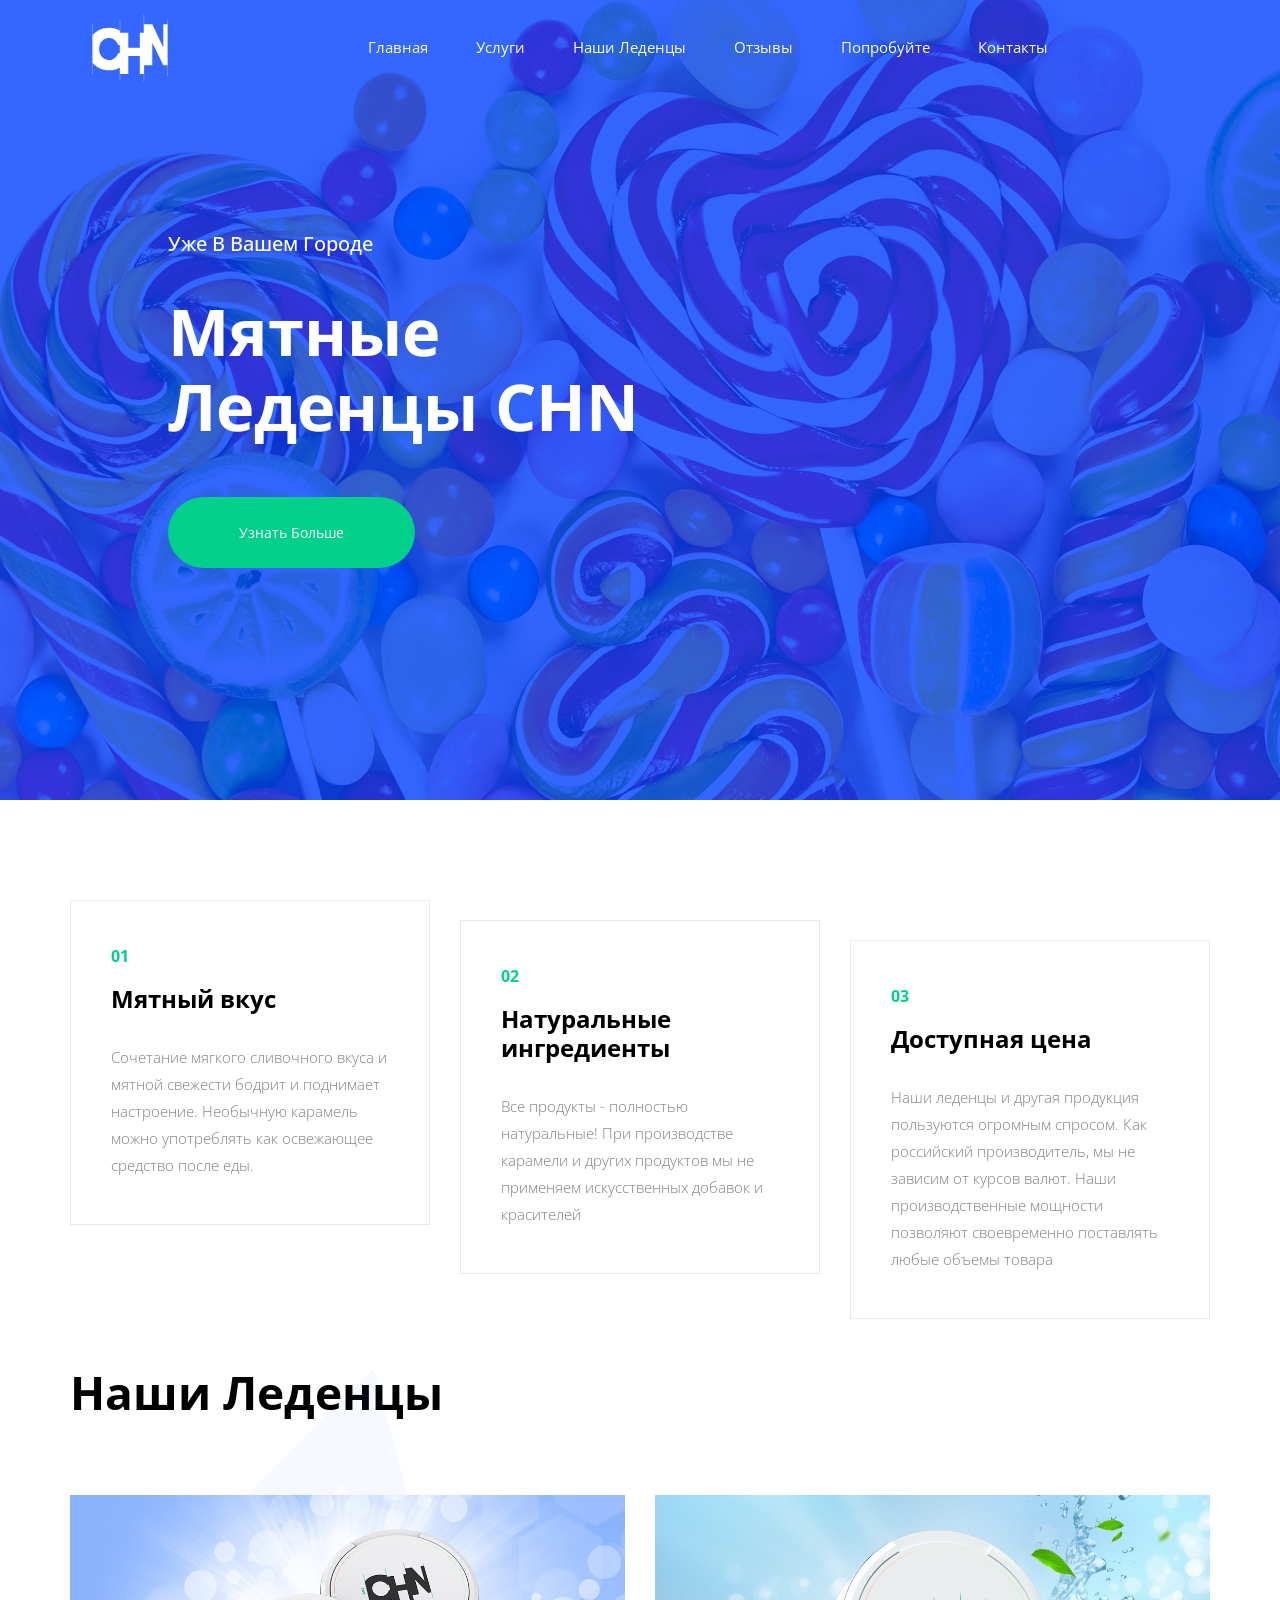
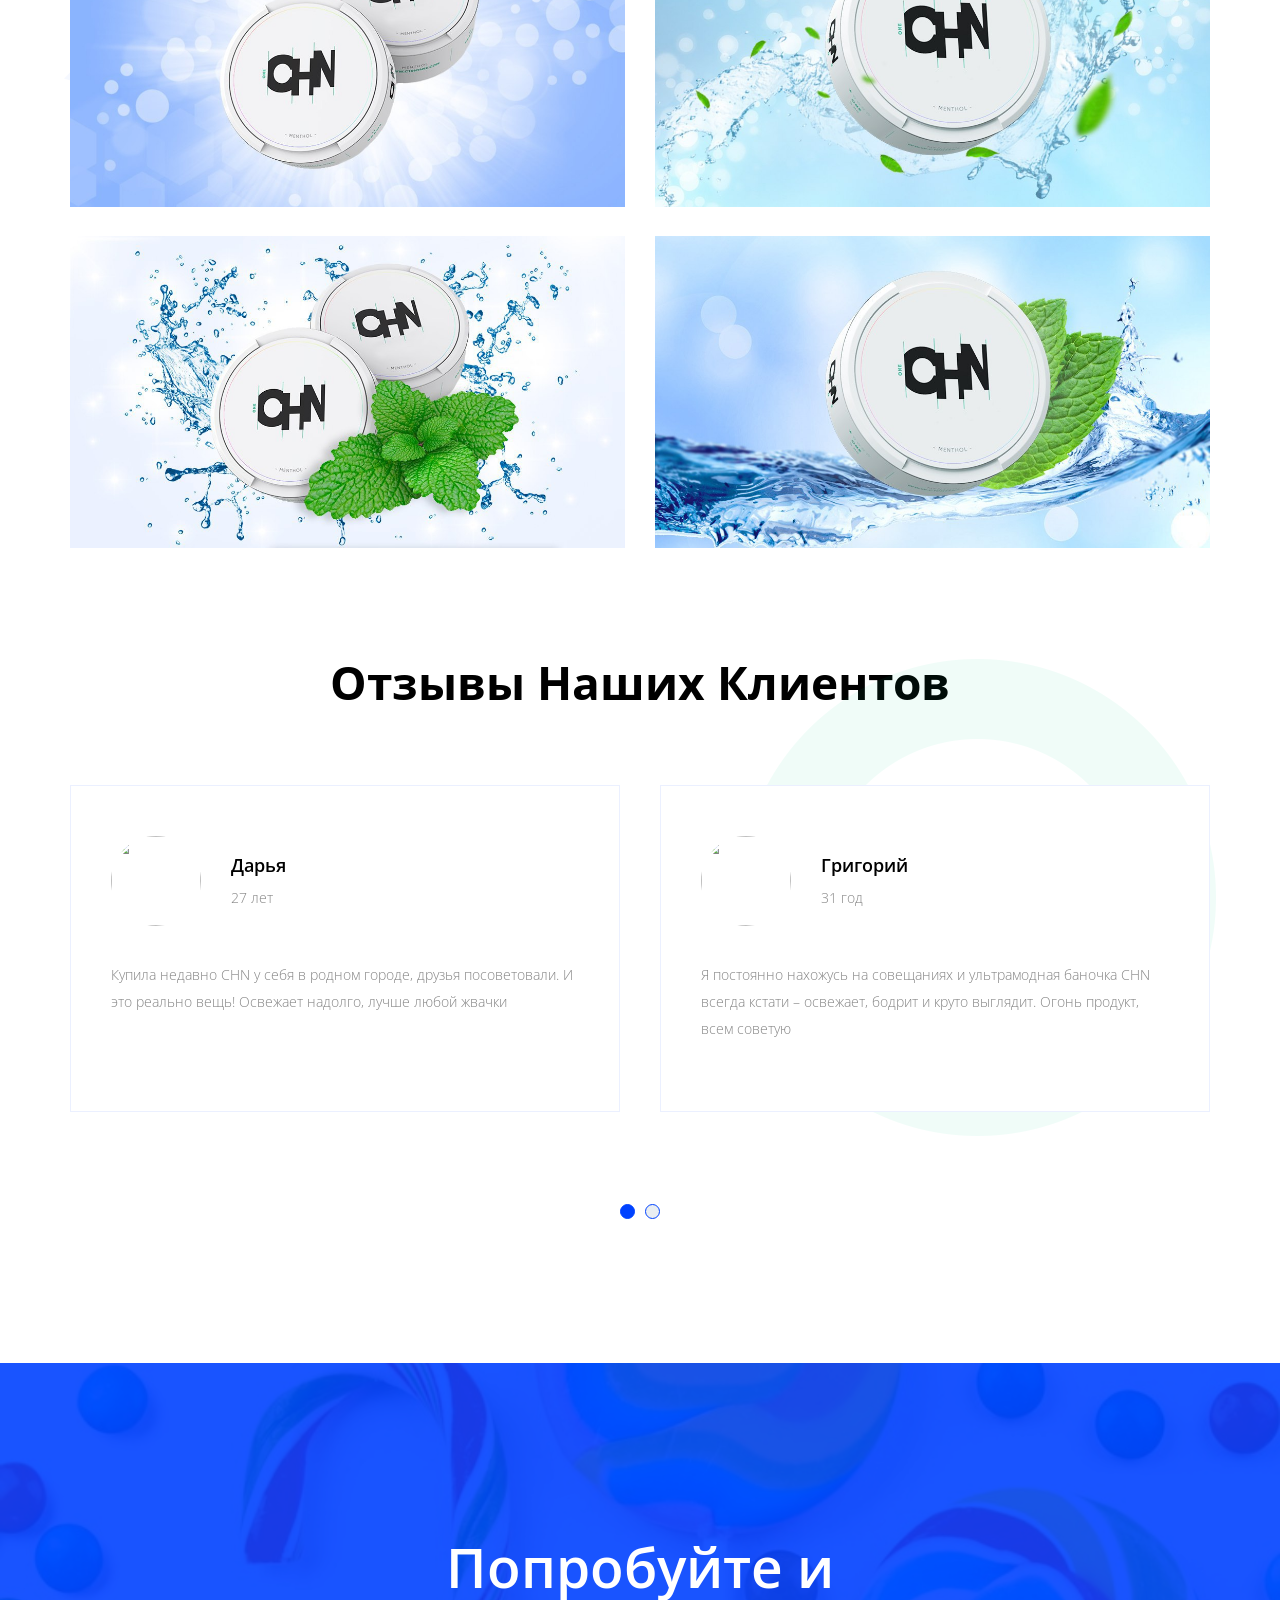
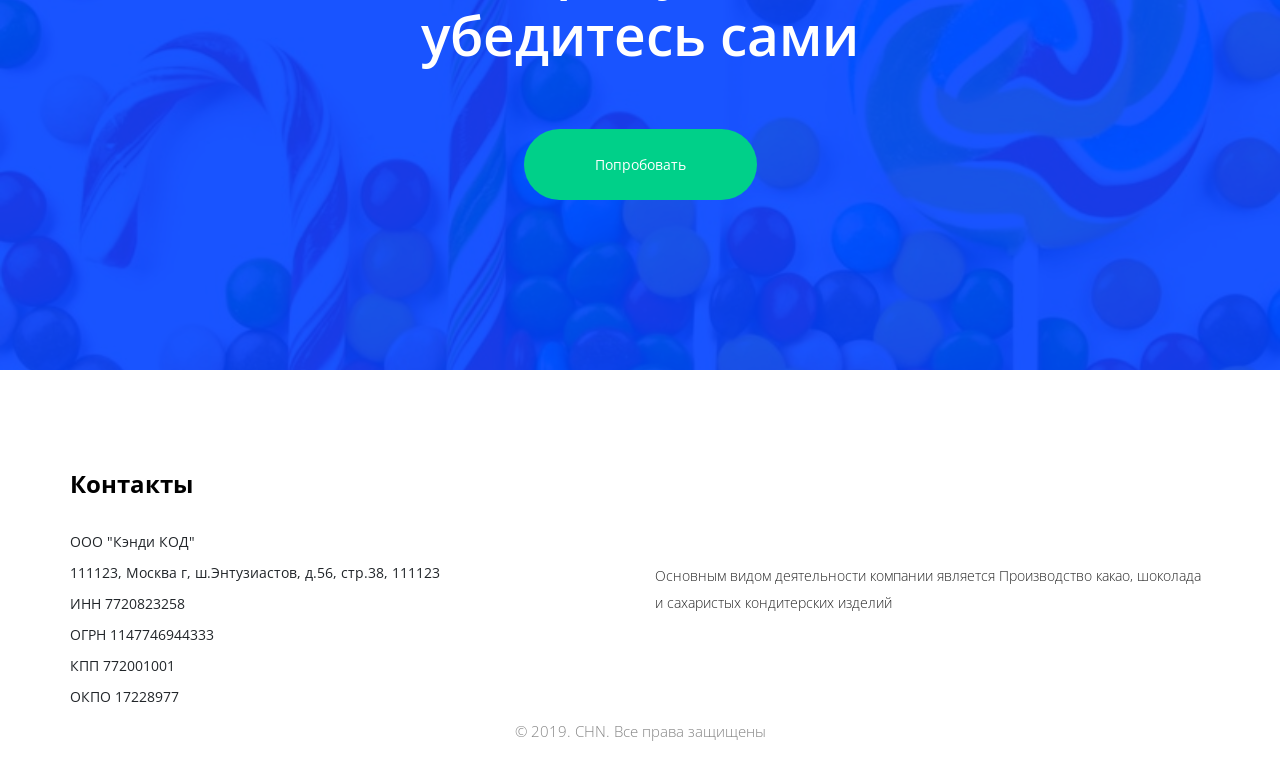
==== commit c982cf52: "Пример верстки" ====
--- a/index.html
+++ b/index.html
@@ -74,12 +74,6 @@
                   </li>
                 </ul>
               </div>
-              <div class="social_icon d-none d-lg-block">
-                <a href="javascript:void(0)"><i class="ti-facebook"></i></a>
-                <a href="javascript:void(0)"><i class="ti-twitter-alt"></i></a>
-                <a href="javascript:void(0)"><i class="ti-dribbble"></i></a>
-                <a href="javascript:void(0)"><i class="ti-instagram"></i></a>
-              </div>
             </nav>
           </div>
         </div>
@@ -211,50 +205,34 @@
             <div class="review_part_text owl-carousel">
               <div class="singler_eview_part">
                 <div class="client_info">
-                  <img src="img/client_1.png" alt="" />
-                  <h4>Justine Miller</h4>
-                  <p>Web developer at Envato</p>
-                </div>
-                <p>
-                  “There winged grass midst moving earth seed herb fifth you
-                  multiply you divide cattle stars first cattle was had spirit
-                  you're thing, night darkness. Which itself stars creature.
+                  <img src="http://s1.iconbird.com/ico/1012/BeautyConsultantIcons/w256h2561350247621beautyconsultantbling256x256x32.png" alt="" />
+                  <h4>Дарья</h4>
+                  <p>27 лет</p>
+                </div>
+                <p>
+                  Купила недавно CHN у себя в родном городе, друзья посоветовали. И это реально вещь! Освежает надолго, лучше любой жвачки
+                  <br><br><br>
                 </p>
               </div>
               <div class="singler_eview_part">
                 <div class="client_info">
-                  <img src="img/client_2.png" alt="" />
-                  <h4>Danny Jonson</h4>
-                  <p>Creative director at Apple</p>
-                </div>
-                <p>
-                  “There winged grass midst moving earth seed herb fifth you
-                  multiply you divide cattle stars first cattle was had spirit
-                  you're thing, night darkness. Which itself stars creature.
+                  <img src="https://cdn1.flamp.ru/cbdfd4792aaddd457030e8f03b7b7b63.png" alt="" />
+                  <h4>Григорий</h4>
+                  <p>31 год</p>
+                </div>
+                <p>
+                  Я постоянно нахожусь на совещаниях и ультрамодная баночка CHN всегда кстати – освежает, бодрит и круто выглядит. Огонь продукт, всем советую
+                  <br><br>
                 </p>
               </div>
               <div class="singler_eview_part">
                 <div class="client_info">
-                  <img src="img/client_1.png" alt="" />
-                  <h4>Justine Miller</h4>
-                  <p>Web developer at Envato</p>
-                </div>
-                <p>
-                  “There winged grass midst moving earth seed herb fifth you
-                  multiply you divide cattle stars first cattle was had spirit
-                  you're thing, night darkness. Which itself stars creature.
-                </p>
-              </div>
-              <div class="singler_eview_part">
-                <div class="client_info">
-                  <img src="img/client_2.png" alt="" />
-                  <h4>Danny Jonson</h4>
-                  <p>Creative director at Apple</p>
-                </div>
-                <p>
-                  “There winged grass midst moving earth seed herb fifth you
-                  multiply you divide cattle stars first cattle was had spirit
-                  you're thing, night darkness. Which itself stars creature.
+                  <img src="https://png.pngtree.com/png-vector/20190704/ourlarge/pngtree-vector-user-young-boy-avatar-icon-png-image_1538408.jpg" alt="" />
+                  <h4>Савелий</h4>
+                  <p>29 лет</p>
+                </div>
+                <p>
+                  Посоветовали друзья, нашел в ближайшем к дому магазине. Вкус и запах впечатлили, придает энергии и уверенности в себе. Советую теперь всем знакомым и коллегам вместо жвачек и обычных леденцов
                 </p>
               </div>
             </div>
@@ -272,7 +250,7 @@
           <div class="col-lg-7">
             <div class="cta_iner">
               <h1>Попробуйте и убедитесь сами</h1>
-              <a href="javascript:void(0)" class="btn_1">Попробовать</a>
+              <a href="#contacts" class="btn_1">Попробовать</a>
             </div>
           </div>
         </div>
@@ -284,72 +262,21 @@
     <footer class="footer-area padding_top" id="contacts">
       <div class="container">
         <div class="row justify-content-between">
-          <div class="col-sm-6 col-md-3 col-xl-3">
+          <div class="col-sm-12 col-md-6 col-xl-6">
             <div class="single-footer-widget footer_1">
-              <a href="index.html">
-                <img src="img/footer_logo.png" alt="" />
-              </a>
+              <h4>Контакты</h4>
               <ul>
-                <li><a href="#">Work</a></li>
-                <li><a href="#">Services</a></li>
-                <li><a href="#">Contact</a></li>
+                <li>ООО "Кэнди КОД"</li>
+                <li>111123, Москва г, ш.Энтузиастов, д.56, стр.38, 111123</li>
+                <li>ИНН 7720823258</li>
+                <li>ОГРН 1147746944333</li>
+                <li>КПП 772001001</li>
+                <li>ОКПО 17228977</li>
               </ul>
-              <div class="social_icon">
-                <a href="#"><i class="ti-facebook"></i></a>
-                <a href="#"><i class="ti-twitter-alt"></i></a>
-                <a href="#"><i class="ti-dribbble"></i></a>
-                <a href="#"><i class="ti-instagram"></i></a>
-              </div>
-            </div>
-          </div>
-          <div class="col-xl-3 col-sm-6 col-md-3">
-            <div class="single-footer-widget footer_2">
-              <h4>Company</h4>
-              <ul>
-                <li>
-                  <a href="#">Media</a>
-                </li>
-                <li>
-                  <a href="#">Carrier</a>
-                </li>
-                <li>
-                  <a href="#">Testimonials</a>
-                </li>
-                <li>
-                  <a href="#">FAQ</a>
-                </li>
-              </ul>
-            </div>
-          </div>
-          <div class="col-xl-3 col-sm-6 col-md-3">
-            <div class="single-footer-widget footer_2">
-              <h4>Resources</h4>
-              <ul>
-                <li>
-                  <a href="#">UI kit</a>
-                </li>
-                <li>
-                  <a href="#">WordPress theme</a>
-                </li>
-                <li>
-                  <a href="#">Illustration</a>
-                </li>
-              </ul>
-            </div>
-          </div>
-          <div class="col-xl-3 col-sm-6 col-md-3">
-            <div class="single-footer-widget footer_2">
-              <div class="single_contact_info">
-                <h3>London - UK</h3>
-                <p>127, Manchaster city, London</p>
-                <p>+008 728 362 278</p>
-              </div>
-              <div class="single_contact_info">
-                <h3>New York - USA</h3>
-                <p>127, Manchaster city, London</p>
-                <p>+008 728 362 278</p>
-              </div>
-            </div>
+            </div>
+          </div>
+          <div class="col-sm-12 col-md-6 col-xl-6">
+            <p class="footer_text">Основным видом деятельности компании является Производство какао, шоколада и сахаристых кондитерских изделий</p>
           </div>
         </div>
       </div>
--- a/css/style.css
+++ b/css/style.css
@@ -3439,6 +3439,7 @@
   width: 90px;
   float: left;
   margin-right: 30px;
+  border-radius: 100%;
 }
 
 @media (max-width: 991px) {
@@ -6628,4 +6629,10 @@
   padding: 0;
 }
 
+.footer_text {
+  height: 100%;
+  display: flex;
+  align-items: center;
+  color: #262626;
+}
 /*# sourceMappingURL=../css/style.map */
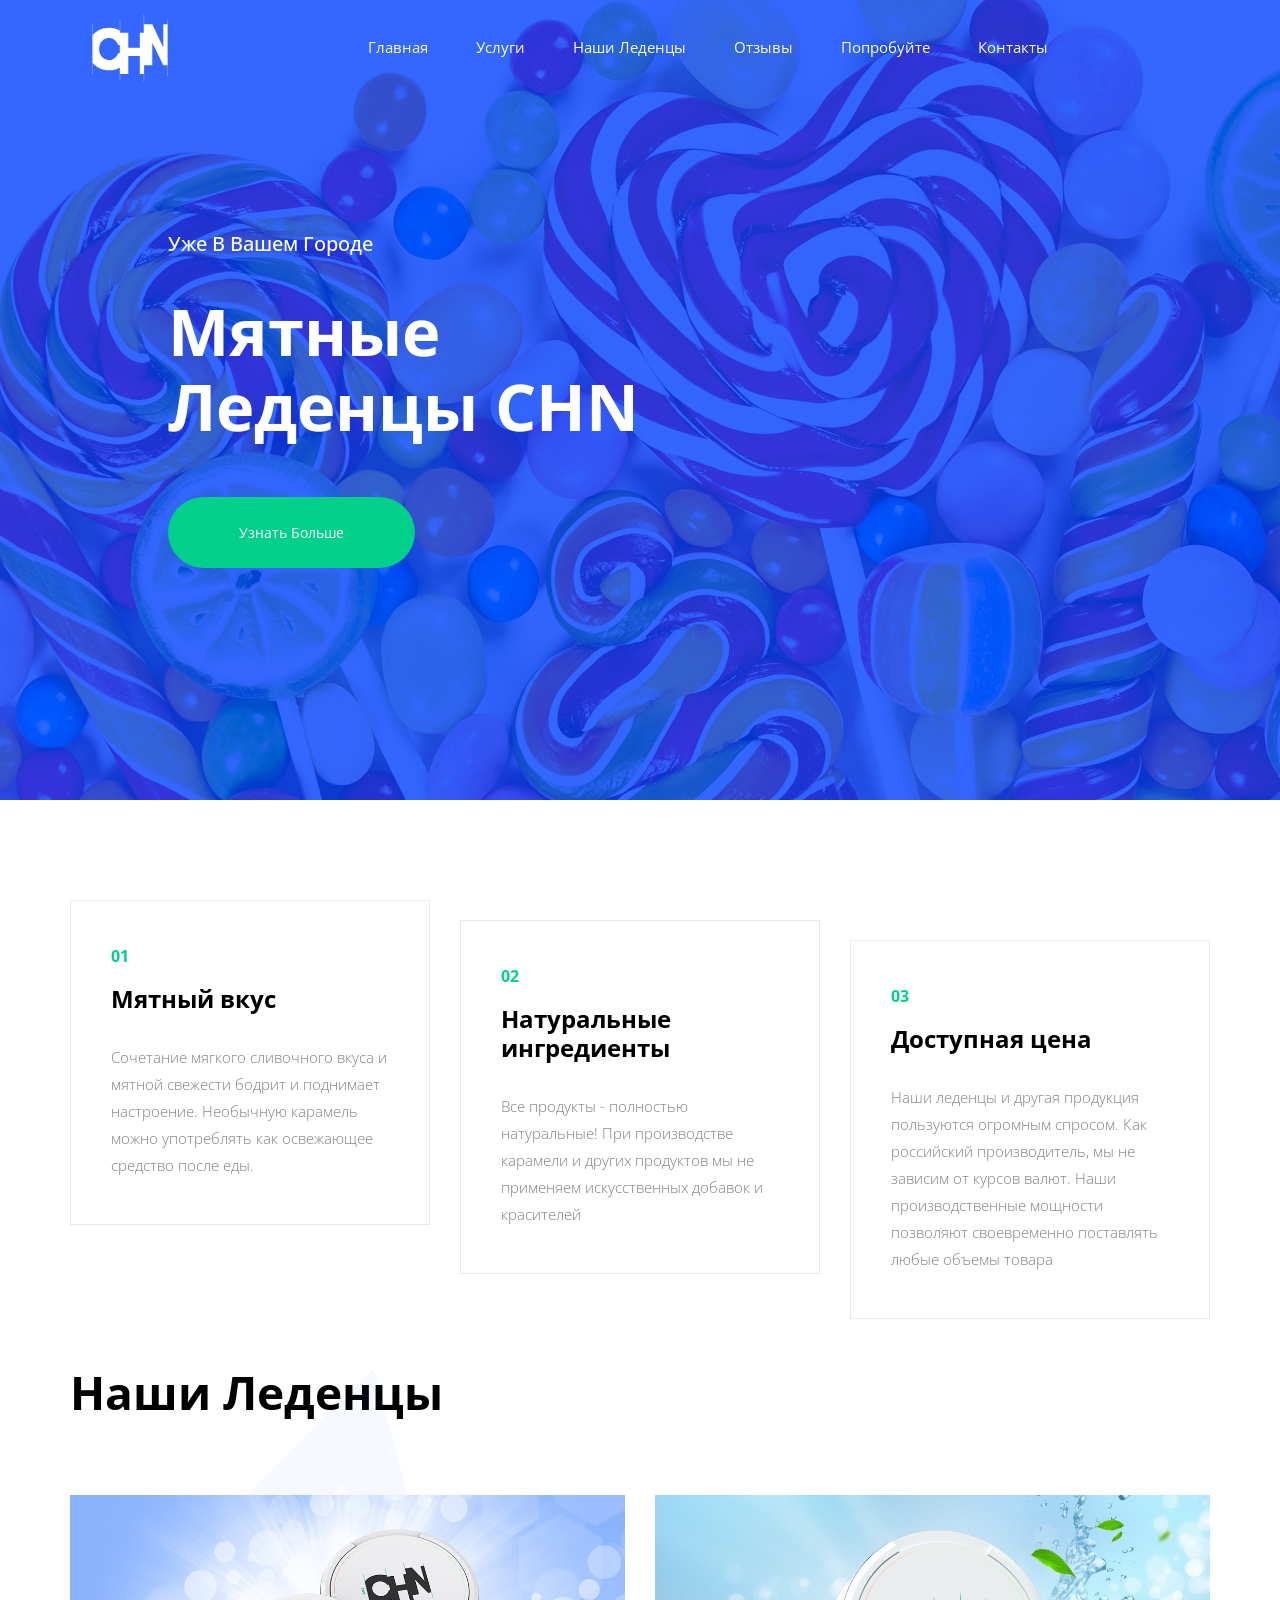
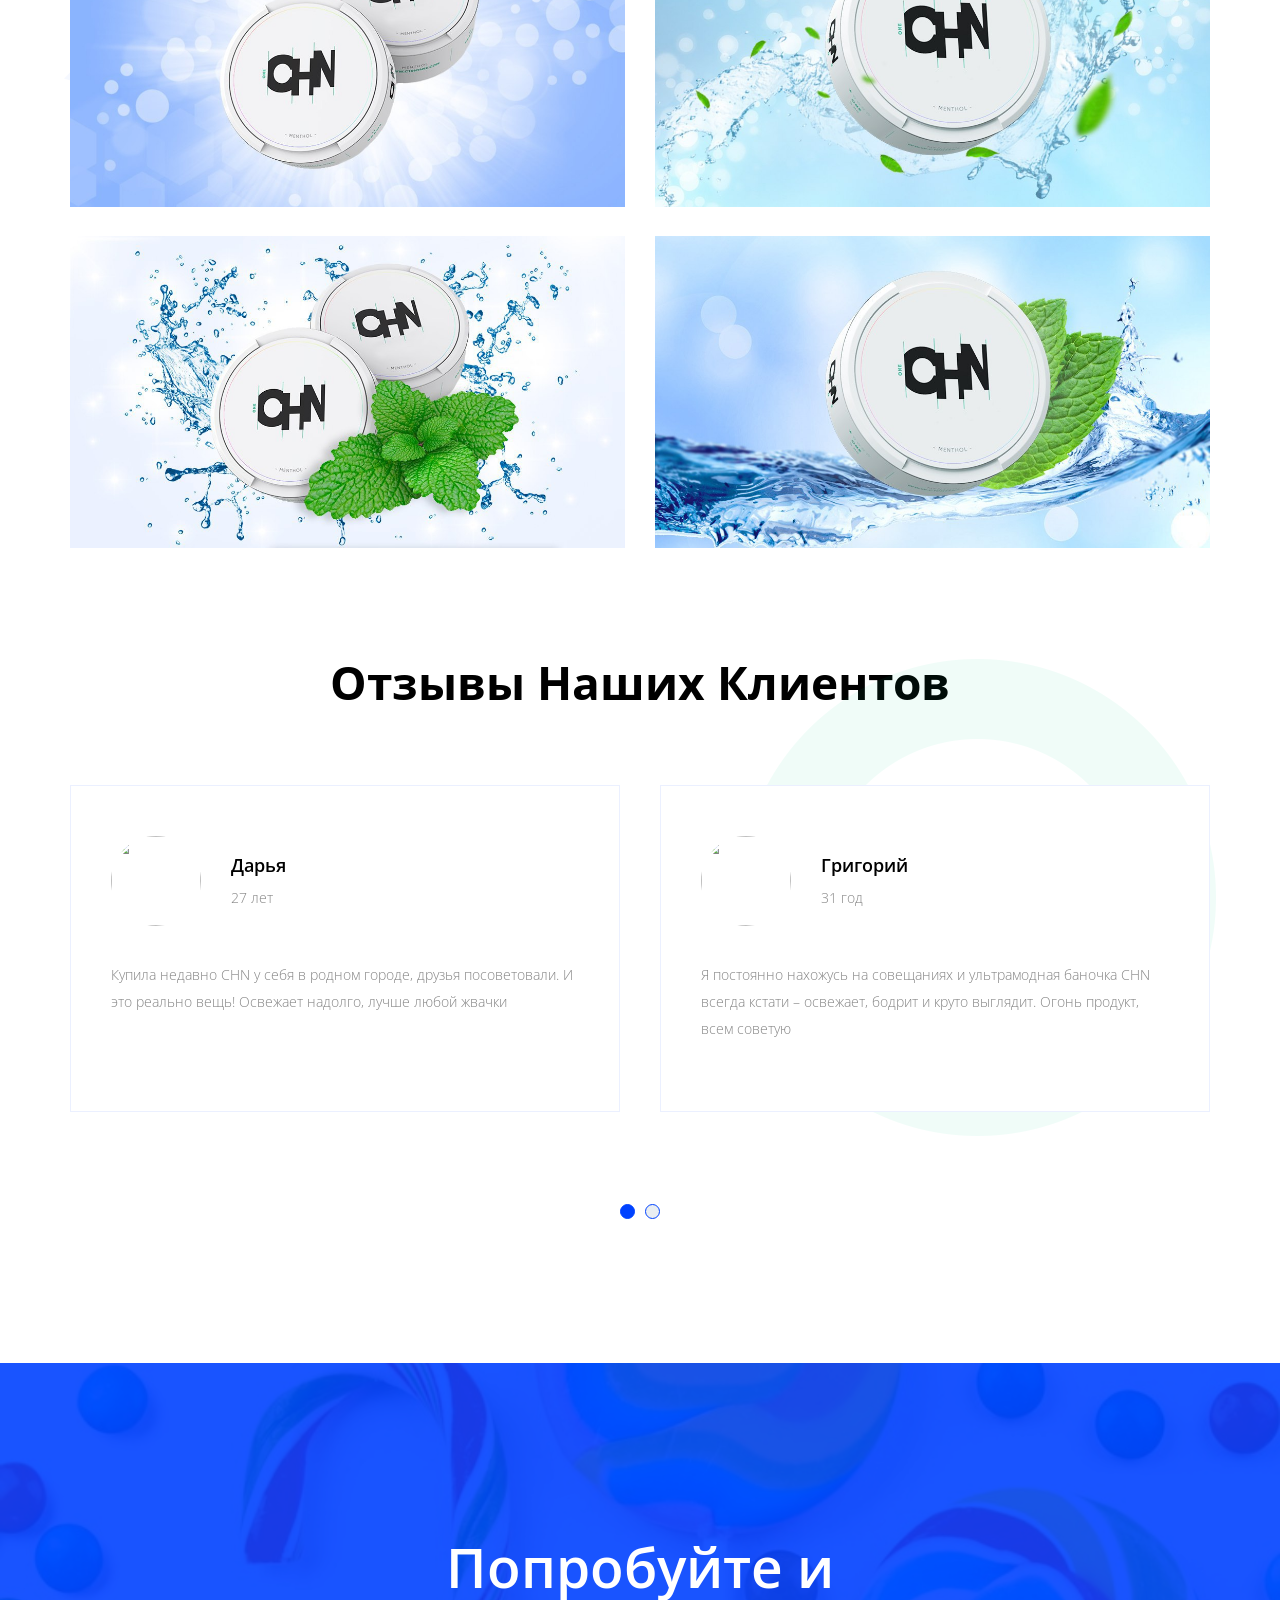
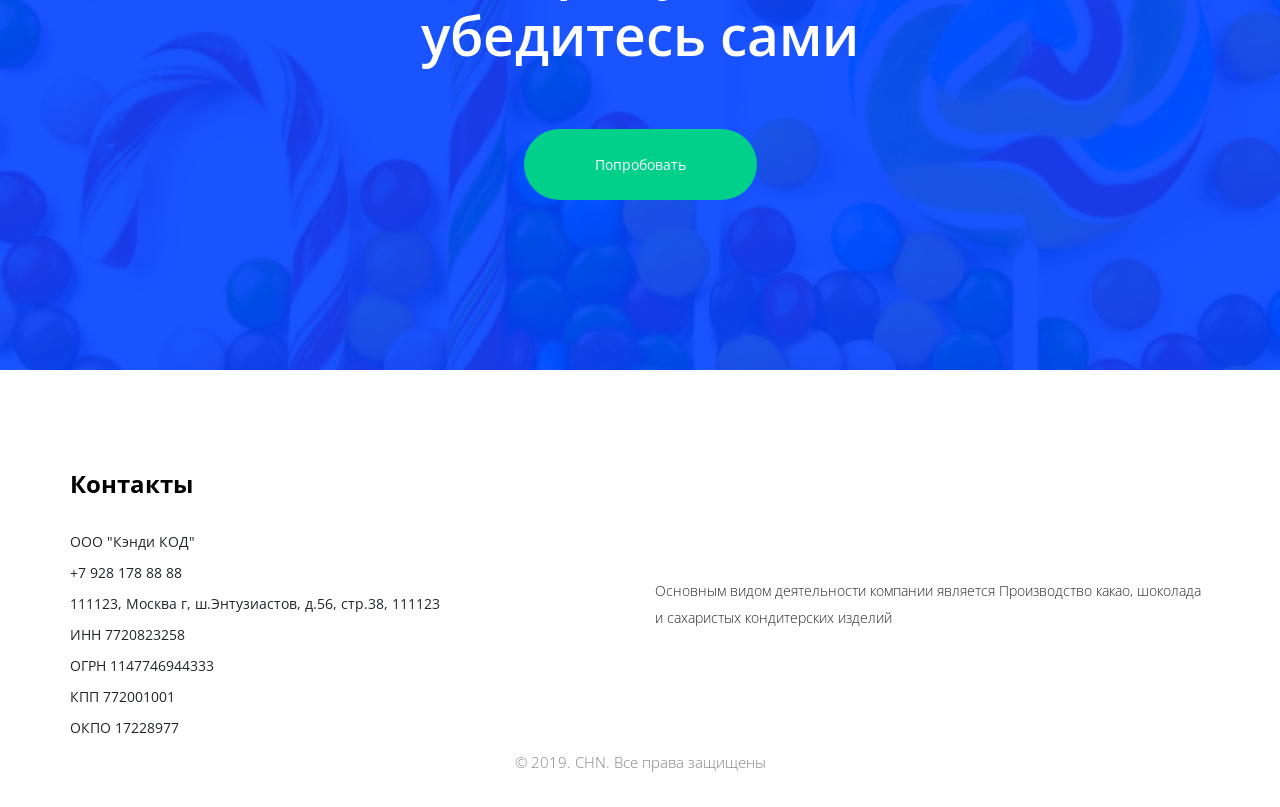
==== commit 2b99c425: "Пример верстки" ====
--- a/index.html
+++ b/index.html
@@ -267,6 +267,7 @@
               <h4>Контакты</h4>
               <ul>
                 <li>ООО "Кэнди КОД"</li>
+                <li>+7 928 178 88 88</li>
                 <li>111123, Москва г, ш.Энтузиастов, д.56, стр.38, 111123</li>
                 <li>ИНН 7720823258</li>
                 <li>ОГРН 1147746944333</li>
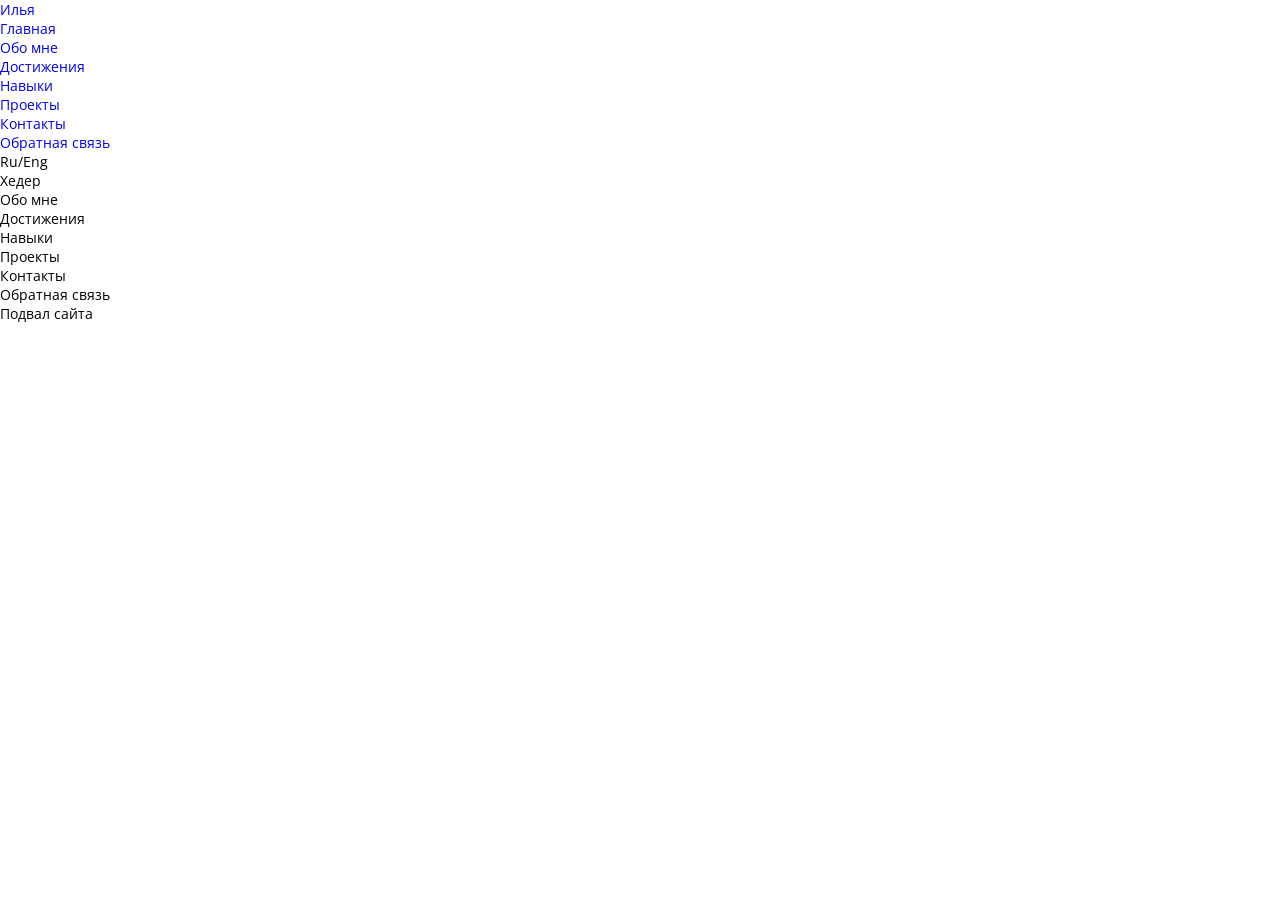
==== commit 6d148817: "Init commit with index.html" ====
--- a/index.html
+++ b/index.html
@@ -1,321 +1,62 @@
 <!DOCTYPE html>
-<html lang="en">
-  <head>
-    <!-- Required meta tags -->
-    <meta charset="utf-8" />
-    <meta
-      name="viewport"
-      content="width=device-width, initial-scale=1, shrink-to-fit=no"
-    />
-    <title>Мятные леденцы CHN</title>
-    <link rel="icon" href="img/favicon.png" />
-    <!-- Bootstrap CSS -->
-    <link rel="stylesheet" href="css/bootstrap.min.css" />
-    <!-- animate CSS -->
-    <link rel="stylesheet" href="css/animate.css" />
-    <!-- owl carousel CSS -->
-    <link rel="stylesheet" href="css/owl.carousel.min.css" />
-    <!-- themify CSS -->
-    <link rel="stylesheet" href="css/themify-icons.css" />
-    <!-- flaticon CSS -->
-    <link rel="stylesheet" href="css/flaticon.css" />
-    <!-- font awesome CSS -->
-    <link rel="stylesheet" href="css/magnific-popup.css" />
-    <!-- swiper CSS -->
-    <link rel="stylesheet" href="css/slick.css" />
-    <!-- style CSS -->
-    <link rel="stylesheet" href="css/style.css" />
-  </head>
+<html lang="ru">
+<head>
+  <meta charset="UTF-8">
+  <meta name="viewport" content="width=device-width, initial-scale=1.0">
+  <title>Заголовок</title>
 
-  <body>
-    <!--::header part start::-->
-    <header class="main_menu home_menu">
-      <div class="container">
-        <div class="row align-items-center">
-          <div class="col-lg-12">
-            <nav class="navbar navbar-expand-lg navbar-light">
-              <a class="navbar-brand" href="#banner">
-                <img src="img/logo_final_easy.svg" alt="logo" />
-              </a>
-              <button
-                class="navbar-toggler"
-                type="button"
-                data-toggle="collapse"
-                data-target="#navbarSupportedContent"
-                aria-controls="navbarSupportedContent"
-                aria-expanded="false"
-                aria-label="Toggle navigation"
-              >
-                <span class="ti-menu"></span>
-              </button>
+  <link rel="stylesheet" href="css/style.css">
+</head>
+<body>
+  <header class="header">
+    <a href="#" class="header__logo">Илья</a>
 
-              <div
-                class="collapse navbar-collapse main-menu-item justify-content-center"
-                id="navbarSupportedContent"
-              >
-                <ul class="navbar-nav align-items-center">
-                  <li class="nav-item">
-                    <a class="nav-link" href="#banner">Главная</a>
-                  </li>
-                  <li class="nav-item">
-                    <a class="nav-link" href="#service">Услуги</a>
-                  </li>
-                  <li class="nav-item">
-                    <a href="#portfolio" class="nav-link">Наши леденцы</a>
-                  </li>
-                  <li class="nav-item">
-                    <a href="#testimonial" class="nav-link">Отзывы</a>
-                  </li>
-                  <li class="nav-item">
-                    <a class="nav-link" href="#try">Попробуйте</a>
-                  </li>
-                  <li class="nav-item">
-                    <a class="nav-link" href="#contacts">Контакты</a>
-                  </li>
-                </ul>
-              </div>
-            </nav>
-          </div>
-        </div>
-      </div>
-    </header>
-    <!-- Header part end-->
+    <nav class="header__nav">
+      <ul class="header__list">
+        <li class="header__item">
+          <a href="#" class="header__link">Главная</a>
+        </li>
 
-    <!-- banner part start-->
-    <section class="banner_part" id="banner">
-      <div class="container">
-        <div class="row align-items-center">
-          <div class="col-lg-6 offset-lg-1">
-            <div class="banner_text">
-              <div class="banner_text_iner">
-                <h5>Уже в вашем городе</h5>
-                <h1>Мятные леденцы CHN</h1>
-                <a href="#service" class="btn_1">Узнать больше</a>
-              </div>
-            </div>
-          </div>
-        </div>
-      </div>
-    </section>
-    <!-- banner part start-->
+        <li class="header__item">
+          <a href="#aboutMe" class="header__link">Обо мне</a>
+        </li>
 
-    <!-- our_service start-->
-    <section class="our_service" id="service">
-      <div class="container">
-        <div class="row">
-          <div class="col-sm-6 col-xl-4">
-            <div class="single_feature">
-              <div class="single_service">
-                <span>01</span>
-                <h4>
-                  Мятный вкус
-                </h4>
-                <p>
-                  Сочетание мягкого сливочного вкуса и мятной свежести бодрит и поднимает настроение. Необычную карамель можно употреблять как освежающее средство после еды.
-                </p>
-              </div>
-            </div>
-          </div>
-          <div class="col-sm-6 col-xl-4">
-            <div class="single_feature">
-              <div class="single_service">
-                <span>02</span>
-                <h4>Натуральные ингредиенты</h4>
-                <p>
-                  Все продукты - полностью натуральные! При производстве карамели и других продуктов мы не применяем искусственных добавок и красителей
-                </p>
-              </div>
-            </div>
-          </div>
-          <div class="col-sm-6 col-xl-4">
-            <div class="single_feature">
-              <div class="single_service">
-                <span>03</span>
-                <h4>Доступная цена</h4>
-                <p>
-                  Наши леденцы и другая продукция пользуются огромным спросом. Как российский производитель, мы не зависим от курсов валют. Наши производственные мощности позволяют своевременно поставлять любые объемы товара
-                </p>
-              </div>
-            </div>
-          </div>
-        </div>
-      </div>
-    </section>
-    <!-- our_service part end-->
+        <li class="header__item">
+          <a href="#achievements" class="header__link">Достижения</a>
+        </li>
 
-    <!-- our_project part start-->
-    <section class="our_project" id="portfolio">
-      <div class="container">
-        <div class="row justify-content-between align-items-center">
-          <div class="col-lg-12">
-            <div class="section_tittle">
-              <h2>Наши леденцы</h2>
-            </div>
-          </div>
-        </div>
-        <div class="filters-content">
-          <div class="row justify-content-between portfolio-grid">
-            <div class="col-lg-6 col-sm-6 all buildings">
-              <div class="single_our_project">
-                <div class="single_offer">
-                  <img src="img/IMG_6718.JPG" alt="offer_img_1" />
-                </div>
-              </div>
-            </div>
-            <div class="col-lg-6 col-sm-6 all rebuild">
-              <div class="single_our_project">
-                <div class="single_offer">
-                  <img src="img/IMG_6719.JPG" alt="offer_img_1" />
-                </div>
-              </div>
-            </div>
-            <div class="col-lg-6 col-sm-6 all rebuild">
-              <div class="single_our_project">
-                <div class="single_offer">
-                  <img src="img/IMG_6721.JPG" alt="offer_img_1" />
-                </div>
-              </div>
-            </div>
-            <div class="col-lg-6 col-sm-6 all rebuild">
-              <div class="single_our_project">
-                <div class="single_offer">
-                  <img src="img/IMG_6722.JPG" alt="offer_img_1" />
-                </div>
-              </div>
-            </div>
-          </div>
-        </div>
-      </div>
-      <img src="img/animate_icon/icon_2.png" class="animation_icon_2" alt="">
-    </section>
-    <!-- our_project part end-->
+        <li class="header__item">
+          <a href="#skills" class="header__link">Навыки</a>
+        </li>
 
-    <!--::review_part end::-->
-    <div class="review_part padding_bottom" id="testimonial">
-      <div class="container">
-        <div class="row justify-content-center align-items-center">
-          <div class="col-lg-7">
-            <div class="section_tittle text-center">
-              <h2>Отзывы наших клиентов</h2>
-            </div>
-          </div>
-        </div>
-        <div class="row">
-          <div class="col-lg-12">
-            <div class="review_part_text owl-carousel">
-              <div class="singler_eview_part">
-                <div class="client_info">
-                  <img src="http://s1.iconbird.com/ico/1012/BeautyConsultantIcons/w256h2561350247621beautyconsultantbling256x256x32.png" alt="" />
-                  <h4>Дарья</h4>
-                  <p>27 лет</p>
-                </div>
-                <p>
-                  Купила недавно CHN у себя в родном городе, друзья посоветовали. И это реально вещь! Освежает надолго, лучше любой жвачки
-                  <br><br><br>
-                </p>
-              </div>
-              <div class="singler_eview_part">
-                <div class="client_info">
-                  <img src="https://cdn1.flamp.ru/cbdfd4792aaddd457030e8f03b7b7b63.png" alt="" />
-                  <h4>Григорий</h4>
-                  <p>31 год</p>
-                </div>
-                <p>
-                  Я постоянно нахожусь на совещаниях и ультрамодная баночка CHN всегда кстати – освежает, бодрит и круто выглядит. Огонь продукт, всем советую
-                  <br><br>
-                </p>
-              </div>
-              <div class="singler_eview_part">
-                <div class="client_info">
-                  <img src="https://png.pngtree.com/png-vector/20190704/ourlarge/pngtree-vector-user-young-boy-avatar-icon-png-image_1538408.jpg" alt="" />
-                  <h4>Савелий</h4>
-                  <p>29 лет</p>
-                </div>
-                <p>
-                  Посоветовали друзья, нашел в ближайшем к дому магазине. Вкус и запах впечатлили, придает энергии и уверенности в себе. Советую теперь всем знакомым и коллегам вместо жвачек и обычных леденцов
-                </p>
-              </div>
-            </div>
-          </div>
-        </div>
-      </div>
-      <img src="img/animate_icon/icon_3.png" class="animation_icon_3" alt="">
-    </div>
-    <!--::review_part end::-->
+        <li class="header__item">
+          <a href="#projects" class="header__link">Проекты</a>
+        </li>
 
-    <!--::cta_part start::-->
-    <div class="cta_part" id="try">
-      <div class="container">
-        <div class="row justify-content-center">
-          <div class="col-lg-7">
-            <div class="cta_iner">
-              <h1>Попробуйте и убедитесь сами</h1>
-              <a href="#contacts" class="btn_1">Попробовать</a>
-            </div>
-          </div>
-        </div>
-      </div>
-    </div>
-    <!--::cta_part end::-->
+        <li class="header__item">
+          <a href="#contacts" class="header__link">Контакты</a>
+        </li>
 
-    <!-- footer part start-->
-    <footer class="footer-area padding_top" id="contacts">
-      <div class="container">
-        <div class="row justify-content-between">
-          <div class="col-sm-12 col-md-6 col-xl-6">
-            <div class="single-footer-widget footer_1">
-              <h4>Контакты</h4>
-              <ul>
-                <li>ООО "Кэнди КОД"</li>
-                <li>+7 928 178 88 88</li>
-                <li>111123, Москва г, ш.Энтузиастов, д.56, стр.38, 111123</li>
-                <li>ИНН 7720823258</li>
-                <li>ОГРН 1147746944333</li>
-                <li>КПП 772001001</li>
-                <li>ОКПО 17228977</li>
-              </ul>
-            </div>
-          </div>
-          <div class="col-sm-12 col-md-6 col-xl-6">
-            <p class="footer_text">Основным видом деятельности компании является Производство какао, шоколада и сахаристых кондитерских изделий</p>
-          </div>
-        </div>
-      </div>
-      <div class="container-fluid">
-        <div class="row">
-          <div class="col-lg-12">
-            <div class="copyright_part_text text-center">
-              <div class="row">
-                <div class="col-lg-12">
-                  <p class="footer-text m-0">
-                    <!-- Link back to Colorlib can't be removed. Template is licensed under CC BY 3.0. -->
-                    &copy; 2019. CHN. Все права защищены
-<!-- Link back to Colorlib can't be removed. Template is licensed under CC BY 3.0. -->
-                  </p>
-                </div>
-              </div>
-            </div>
-          </div>
-        </div>
-      </div>
+        <li class="header__item">
+          <a href="#feedback" class="header__link">Обратная связь</a>
+        </li>
+      </ul>
+    </nav>
 
-    </footer>
-    <!-- footer part end-->
+    <div class="header__lang">Ru/Eng</div>
+  </header>
 
-    <!-- jquery plugins here-->
-    <script src="js/jquery-1.12.1.min.js"></script>
-    <!-- popper js -->
-    <script src="js/popper.min.js"></script>
-    <!-- bootstrap js -->
-    <script src="js/bootstrap.min.js"></script>
-    <!-- easing js -->
-    <script src="js/jquery.magnific-popup.js"></script>
-    <!-- isotope js -->
-    <script src="js/isotope.pkgd.min.js"></script>
-    <!-- particles js -->
-    <script src="js/owl.carousel.min.js"></script>
-    <script src="js/jquery.nice-select.min.js"></script>
-    <!-- custom js -->
-    <script src="js/custom.js"></script>
-  </body>
-</html>
+  <main>
+    <section>Хедер</section>
+
+    <section class="section" id="aboutMe">Обо мне</section>
+    <section class="section" id="achievements">Достижения</section>
+    <section class="section" id="skills">Навыки</section>
+    <section class="section" id="projects">Проекты</section>
+    <section class="section" id="contacts">Контакты</section>
+    <section class="section" id="feedback">Обратная связь</section>
+  </main>
+
+  <footer>Подвал сайта</footer>
+</body>
+</html>
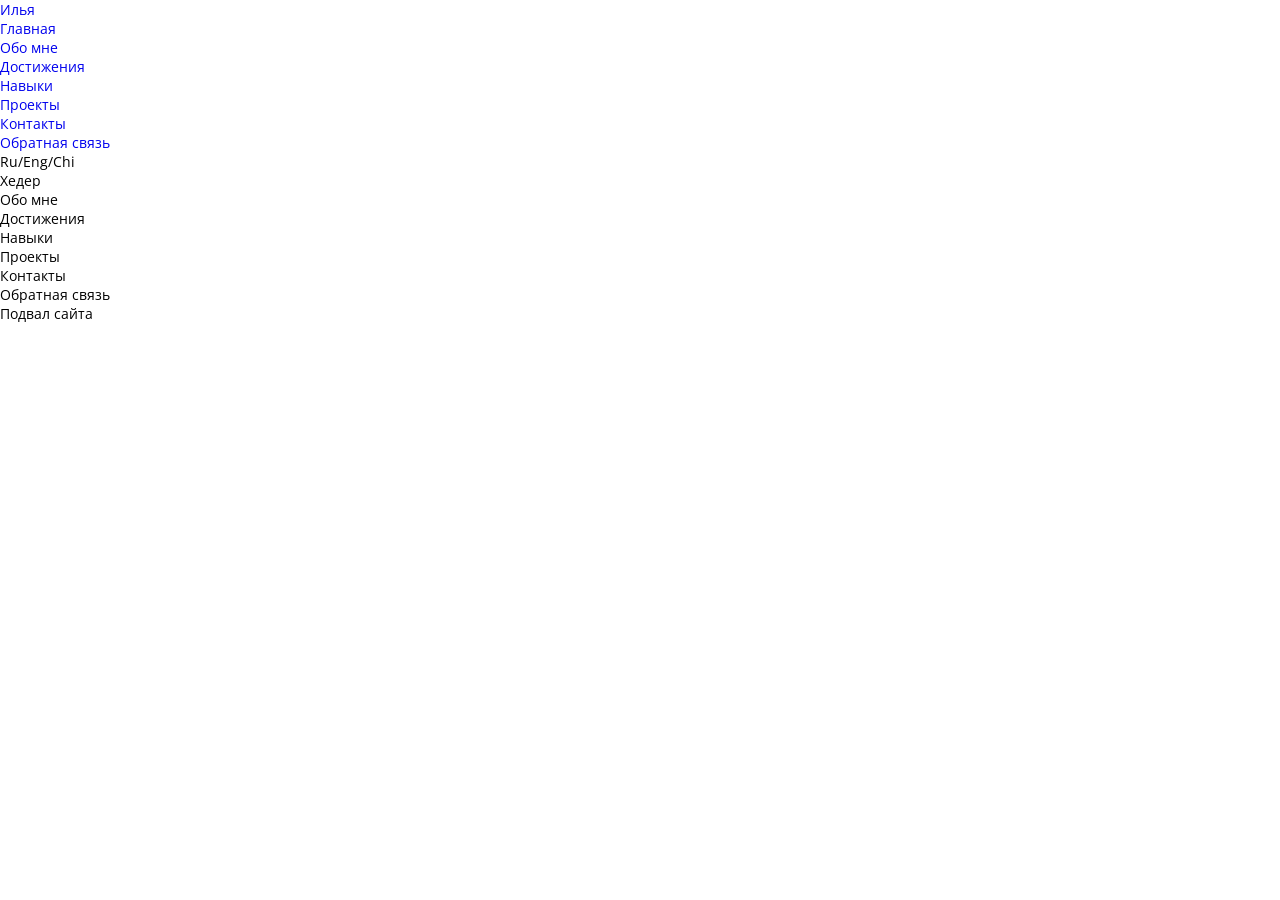
==== commit 31181707: "Add chi to header lang" ====
--- a/index.html
+++ b/index.html
@@ -43,7 +43,7 @@
       </ul>
     </nav>
 
-    <div class="header__lang">Ru/Eng</div>
+    <div class="header__lang">Ru/Eng/Chi</div>
   </header>
 
   <main>
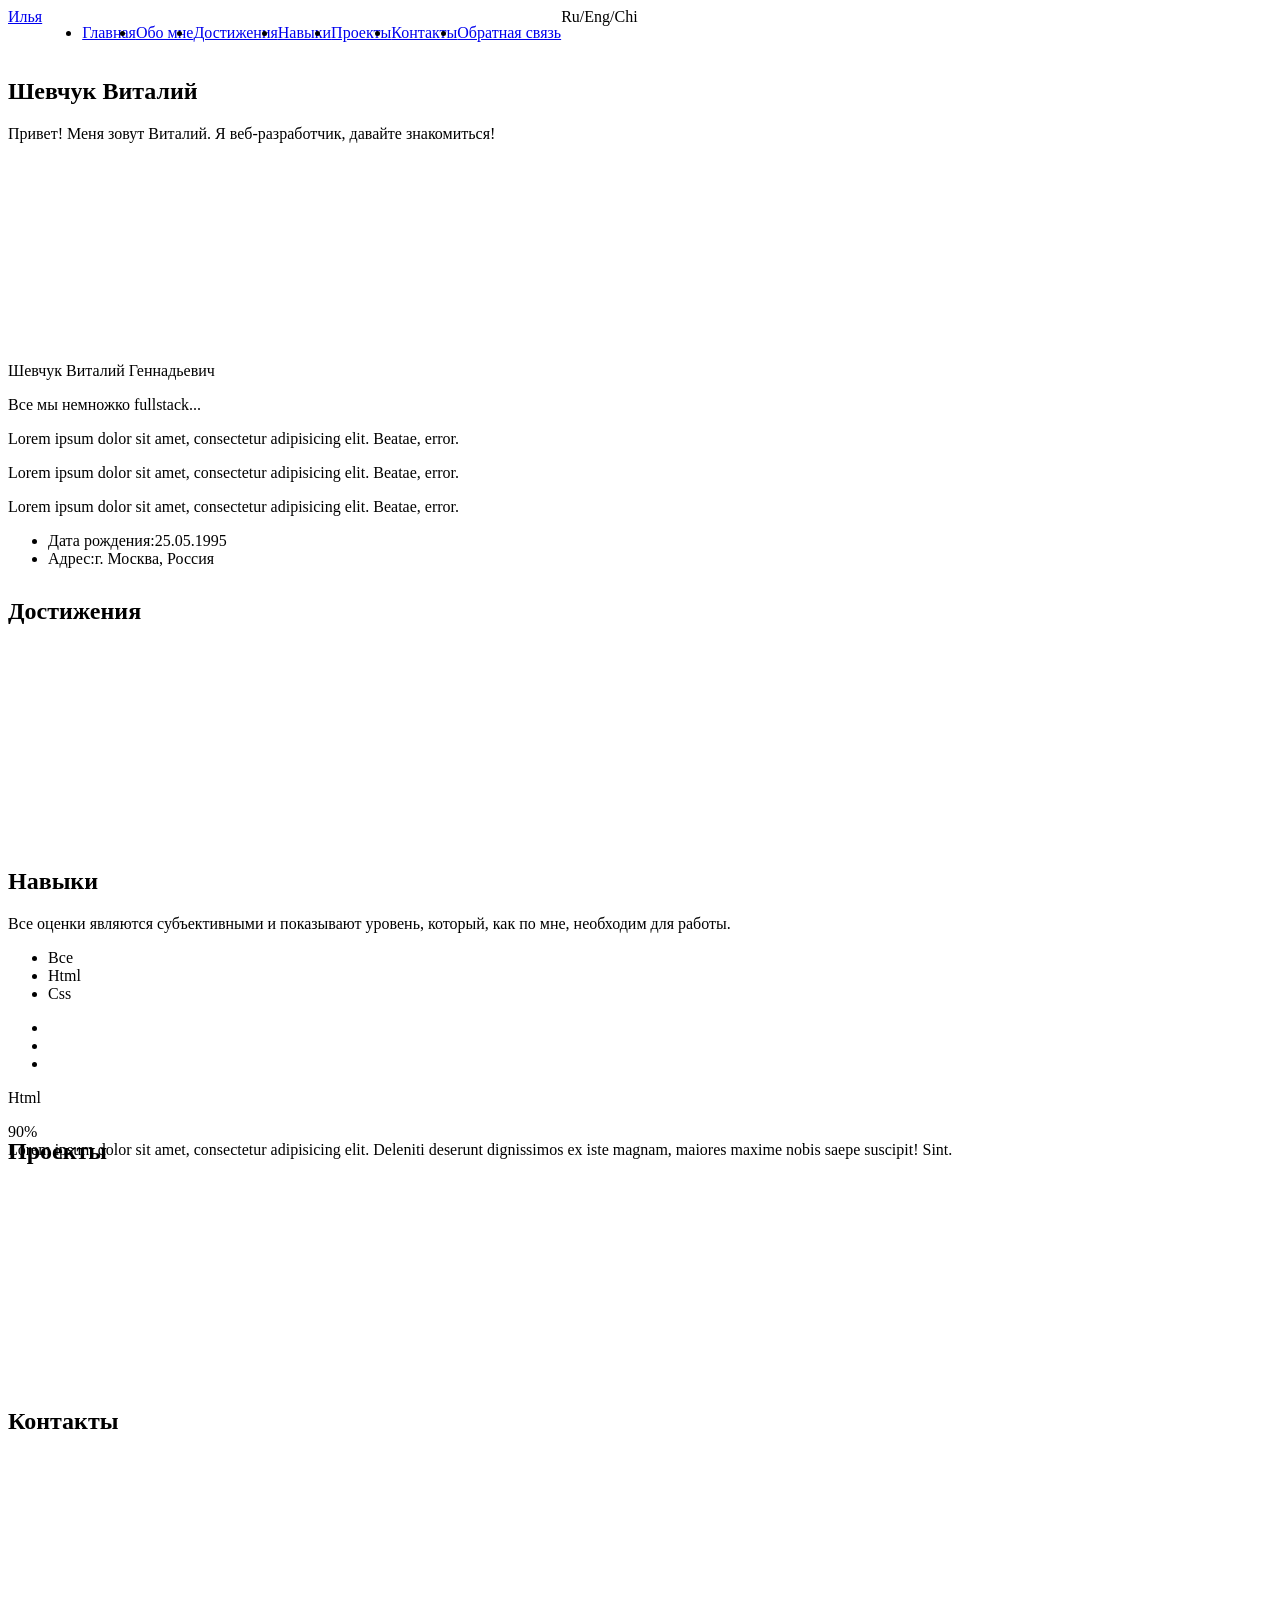
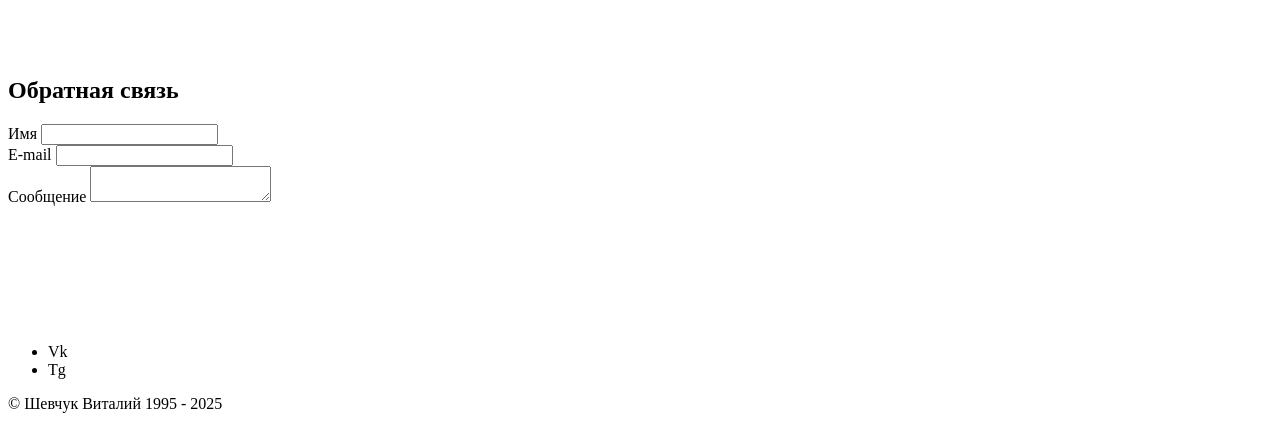
==== commit 10cef745: "Add css, gitignore and html structure" ====
--- a/index.html
+++ b/index.html
@@ -14,7 +14,7 @@
     <nav class="header__nav">
       <ul class="header__list">
         <li class="header__item">
-          <a href="#" class="header__link">Главная</a>
+          <a href="#main" class="header__link">Главная</a>
         </li>
 
         <li class="header__item">
@@ -47,16 +47,107 @@
   </header>
 
   <main>
-    <section>Хедер</section>
+    <section class="section" id="main">
+      <h1>Шевчук Виталий</h1>
+      <p>Привет! Меня зовут Виталий. Я веб-разработчик, давайте знакомиться!</p>
+    </section>
 
-    <section class="section" id="aboutMe">Обо мне</section>
-    <section class="section" id="achievements">Достижения</section>
-    <section class="section" id="skills">Навыки</section>
-    <section class="section" id="projects">Проекты</section>
-    <section class="section" id="contacts">Контакты</section>
-    <section class="section" id="feedback">Обратная связь</section>
+    <section class="section" id="aboutMe">
+      <div class="left">
+        <img src="" alt="" />
+      </div>
+      <div class="right">
+        <p class="title">Шевчук Виталий Геннадьевич</p>
+        <p class="subtitle">Все мы немножко fullstack...</p>
+
+        <p class="description">Lorem ipsum dolor sit amet, consectetur adipisicing elit. Beatae, error.</p>
+        <p class="description">Lorem ipsum dolor sit amet, consectetur adipisicing elit. Beatae, error.</p>
+        <p class="description">Lorem ipsum dolor sit amet, consectetur adipisicing elit. Beatae, error.</p>
+
+        <ul class="extra">
+          <li class="extra__item">
+            <span class="bold">Дата рождения:</span><span>25.05.1995</span>
+          </li>
+          <li class="extra__item">
+            <span class="bold">Адрес:</span><span>г. Москва, Россия</span>
+          </li>
+        </ul>
+      </div>
+    </section>
+
+    <section class="section" id="achievements">
+      <h2 class="section__title">Достижения</h2>
+      <div class="slider">
+        <div class="slider__item">
+          <img src="" alt="" />
+        </div>
+        <div class="slider__item">
+          <img src="" alt="" />
+        </div>
+      </div>
+    </section>
+
+    <section class="section" id="skills">
+      <h2 class="section__title">Навыки</h2>
+      <p class="section__subtitle">Все оценки являются субъективными и показывают уровень, который, как по мне, необходим для работы.</p>
+
+      <ul class="filters">
+        <li class="filters__item">Все</li>
+        <li class="filters__item">Html</li>
+        <li class="filters__item">Css</li>
+      </ul>
+
+      <div class="skills">
+        <div class="left">
+          <ul class="skills__list">
+            <li class="skills__list--element"></li>
+            <li class="skills__list--element"></li>
+            <li class="skills__list--element"></li>
+          </ul>
+        </div>
+        <div class="right skills__element">
+          <p class="skills__element--title">Html</p>
+          <div class="skills__element--status">90%</div>
+          <div class="skills__element--description">Lorem ipsum dolor sit amet, consectetur adipisicing elit. Deleniti deserunt dignissimos ex iste magnam, maiores maxime nobis saepe suscipit! Sint.</div>
+        </div>
+      </div>
+    </section>
+
+    <section class="section" id="projects">
+      <h2 class="section__title">Проекты</h2>
+    </section>
+
+    <section class="section" id="contacts">
+      <h2 class="section__title">Контакты</h2>
+    </section>
+
+    <section class="section" id="feedback">
+      <h2 class="section__title">Обратная связь</h2>
+
+      <form class="feedback">
+        <div class="feedback__field-wrapper">
+          <label for="name">Имя</label>
+          <input type="text" id="name" name="name" />
+        </div>
+        <div class="feedback__field-wrapper">
+          <label for="email">E-mail</label>
+          <input type="email" id="email" name="email" />
+        </div>
+        <div class="feedback__field-wrapper">
+          <label for="message">Сообщение</label>
+          <textarea id="message" name="message"></textarea>
+        </div>
+      </form>
+    </section>
   </main>
 
-  <footer>Подвал сайта</footer>
+  <footer class="footer">
+    <ul class="socials">
+      <li class="socials__element">Vk</li>
+      <li class="socials__element">Tg</li>
+    </ul>
+
+    <p class="footer__copyright">&copy; Шевчук Виталий 1995 - <span class="footer__copyright--year">2025</span></p>
+  </footer>
 </body>
 </html>
--- a/css/style.css
+++ b/css/style.css
@@ -1,6638 +1,15 @@
-/**************** extend css start ****************/
-@import url("https://fonts.googleapis.com/css?family=Open+Sans:300,400,600,700&display=swap");
-/* line 2, /Applications/MAMP/htdocs/palash/cl/july 2019/192 Agency/192 Agency html/sass/_extends.scss */
-.btn_2:hover {
-  background-image: linear-gradient(to left, #ee390f 0%, #f9b700 51%, #ee390f 100%);
+html, body {
+  scroll-behavior: smooth;
 }
 
-/**************** extend css start ****************/
-/**************** common css start ****************/
-/* line 3, /Applications/MAMP/htdocs/palash/cl/july 2019/192 Agency/192 Agency html/sass/_common.scss */
-body {
-  font-family: "Open Sans", sans-serif;
-  padding: 0;
-  margin: 0;
-  font-size: 14px;
-}
-
-/* line 9, /Applications/MAMP/htdocs/palash/cl/july 2019/192 Agency/192 Agency html/sass/_common.scss */
-.message_submit_form:focus {
-  outline: none;
-}
-
-/* line 12, /Applications/MAMP/htdocs/palash/cl/july 2019/192 Agency/192 Agency html/sass/_common.scss */
-input:hover, input:focus {
-  outline: none !important;
-}
-
-/* line 15, /Applications/MAMP/htdocs/palash/cl/july 2019/192 Agency/192 Agency html/sass/_common.scss */
-.gray_bg {
-  background-color: #111010;
-}
-
-/* line 18, /Applications/MAMP/htdocs/palash/cl/july 2019/192 Agency/192 Agency html/sass/_common.scss */
-.section_padding {
-  padding: 140px 0px;
-}
-
-@media only screen and (min-width: 992px) and (max-width: 1200px) {
-  /* line 18, /Applications/MAMP/htdocs/palash/cl/july 2019/192 Agency/192 Agency html/sass/_common.scss */
-  .section_padding {
-    padding: 80px 0px;
-  }
-}
-
-@media only screen and (min-width: 768px) and (max-width: 991px) {
-  /* line 18, /Applications/MAMP/htdocs/palash/cl/july 2019/192 Agency/192 Agency html/sass/_common.scss */
-  .section_padding {
-    padding: 70px 0px;
-  }
-}
-
-@media (max-width: 576px) {
-  /* line 18, /Applications/MAMP/htdocs/palash/cl/july 2019/192 Agency/192 Agency html/sass/_common.scss */
-  .section_padding {
-    padding: 70px 0px;
-  }
-}
-
-@media only screen and (min-width: 576px) and (max-width: 767px) {
-  /* line 18, /Applications/MAMP/htdocs/palash/cl/july 2019/192 Agency/192 Agency html/sass/_common.scss */
-  .section_padding {
-    padding: 70px 0px;
-  }
-}
-
-/* line 33, /Applications/MAMP/htdocs/palash/cl/july 2019/192 Agency/192 Agency html/sass/_common.scss */
-.single_padding_top {
-  padding-top: 140px !important;
-}
-
-@media only screen and (min-width: 992px) and (max-width: 1200px) {
-  /* line 33, /Applications/MAMP/htdocs/palash/cl/july 2019/192 Agency/192 Agency html/sass/_common.scss */
-  .single_padding_top {
-    padding-top: 70px !important;
-  }
-}
-
-@media only screen and (min-width: 768px) and (max-width: 991px) {
-  /* line 33, /Applications/MAMP/htdocs/palash/cl/july 2019/192 Agency/192 Agency html/sass/_common.scss */
-  .single_padding_top {
-    padding-top: 70px !important;
-  }
-}
-
-@media (max-width: 576px) {
-  /* line 33, /Applications/MAMP/htdocs/palash/cl/july 2019/192 Agency/192 Agency html/sass/_common.scss */
-  .single_padding_top {
-    padding-top: 70px !important;
-  }
-}
-
-@media only screen and (min-width: 576px) and (max-width: 767px) {
-  /* line 33, /Applications/MAMP/htdocs/palash/cl/july 2019/192 Agency/192 Agency html/sass/_common.scss */
-  .single_padding_top {
-    padding-top: 80px !important;
-  }
-}
-
-/* line 48, /Applications/MAMP/htdocs/palash/cl/july 2019/192 Agency/192 Agency html/sass/_common.scss */
-.padding_top {
-  padding-top: 140px;
-}
-
-@media only screen and (min-width: 992px) and (max-width: 1200px) {
-  /* line 48, /Applications/MAMP/htdocs/palash/cl/july 2019/192 Agency/192 Agency html/sass/_common.scss */
-  .padding_top {
-    padding-top: 80px;
-  }
-}
-
-@media only screen and (min-width: 768px) and (max-width: 991px) {
-  /* line 48, /Applications/MAMP/htdocs/palash/cl/july 2019/192 Agency/192 Agency html/sass/_common.scss */
-  .padding_top {
-    padding-top: 70px;
-  }
-}
-
-@media (max-width: 576px) {
-  /* line 48, /Applications/MAMP/htdocs/palash/cl/july 2019/192 Agency/192 Agency html/sass/_common.scss */
-  .padding_top {
-    padding-top: 70px;
-  }
-}
-
-@media only screen and (min-width: 576px) and (max-width: 767px) {
-  /* line 48, /Applications/MAMP/htdocs/palash/cl/july 2019/192 Agency/192 Agency html/sass/_common.scss */
-  .padding_top {
-    padding-top: 70px;
-  }
-}
-
-/* line 63, /Applications/MAMP/htdocs/palash/cl/july 2019/192 Agency/192 Agency html/sass/_common.scss */
-.padding_bottom {
-  padding-bottom: 140px;
-}
-
-@media only screen and (min-width: 992px) and (max-width: 1200px) {
-  /* line 63, /Applications/MAMP/htdocs/palash/cl/july 2019/192 Agency/192 Agency html/sass/_common.scss */
-  .padding_bottom {
-    padding-bottom: 80px;
-  }
-}
-
-@media (max-width: 991px) {
-  /* line 63, /Applications/MAMP/htdocs/palash/cl/july 2019/192 Agency/192 Agency html/sass/_common.scss */
-  .padding_bottom {
-    padding-bottom: 70px;
-  }
-}
-
-/* line 72, /Applications/MAMP/htdocs/palash/cl/july 2019/192 Agency/192 Agency html/sass/_common.scss */
-.margin_bottom {
-  margin-bottom: 140px;
-}
-
-@media only screen and (min-width: 992px) and (max-width: 1200px) {
-  /* line 72, /Applications/MAMP/htdocs/palash/cl/july 2019/192 Agency/192 Agency html/sass/_common.scss */
-  .margin_bottom {
-    margin-bottom: 80px;
-  }
-}
-
-@media (max-width: 991px) {
-  /* line 72, /Applications/MAMP/htdocs/palash/cl/july 2019/192 Agency/192 Agency html/sass/_common.scss */
-  .margin_bottom {
-    margin-bottom: 70px;
-  }
-}
-
-/* line 81, /Applications/MAMP/htdocs/palash/cl/july 2019/192 Agency/192 Agency html/sass/_common.scss */
-a {
-  text-decoration: none;
-  -webkit-transition: 0.5s;
-  transition: 0.5s;
-}
-
-/* line 84, /Applications/MAMP/htdocs/palash/cl/july 2019/192 Agency/192 Agency html/sass/_common.scss */
-a:hover {
-  outline: none;
-  text-decoration: none;
-}
-
-/* line 90, /Applications/MAMP/htdocs/palash/cl/july 2019/192 Agency/192 Agency html/sass/_common.scss */
-h1, h2, h3, h4, h5, h6 {
-  color: #000;
-  font-weight: 700;
-}
-
-/* line 94, /Applications/MAMP/htdocs/palash/cl/july 2019/192 Agency/192 Agency html/sass/_common.scss */
-p {
-  color: #848484;
-  font-family: "Open Sans", sans-serif;
-  line-height: 1.929;
-  font-size: 14px;
-  margin-bottom: 0px;
-  font-weight: 300;
-}
-
-/* line 103, /Applications/MAMP/htdocs/palash/cl/july 2019/192 Agency/192 Agency html/sass/_common.scss */
-h2 {
-  font-size: 44px;
-  line-height: 28px;
-  color: #000;
-  font-weight: 600;
-  line-height: 1.222;
-}
-
-@media (max-width: 576px) {
-  /* line 103, /Applications/MAMP/htdocs/palash/cl/july 2019/192 Agency/192 Agency html/sass/_common.scss */
-  h2 {
-    font-size: 22px;
-    line-height: 25px;
-  }
-}
-
-@media only screen and (min-width: 576px) and (max-width: 767px) {
-  /* line 103, /Applications/MAMP/htdocs/palash/cl/july 2019/192 Agency/192 Agency html/sass/_common.scss */
-  h2 {
-    font-size: 24px;
-    line-height: 25px;
-  }
-}
-
-/* line 120, /Applications/MAMP/htdocs/palash/cl/july 2019/192 Agency/192 Agency html/sass/_common.scss */
-h3 {
-  font-size: 24px;
-  line-height: 25px;
-}
-
-@media (max-width: 576px) {
-  /* line 120, /Applications/MAMP/htdocs/palash/cl/july 2019/192 Agency/192 Agency html/sass/_common.scss */
-  h3 {
-    font-size: 20px;
-  }
-}
-
-/* line 129, /Applications/MAMP/htdocs/palash/cl/july 2019/192 Agency/192 Agency html/sass/_common.scss */
-h5 {
-  font-size: 18px;
-  line-height: 22px;
-}
-
-/* line 134, /Applications/MAMP/htdocs/palash/cl/july 2019/192 Agency/192 Agency html/sass/_common.scss */
-img {
-  max-width: 100%;
-}
-
-/* line 137, /Applications/MAMP/htdocs/palash/cl/july 2019/192 Agency/192 Agency html/sass/_common.scss */
-a:focus, .button:focus, button:focus, .btn:focus {
-  text-decoration: none;
-  outline: none;
-  box-shadow: none;
-  -webkit-transition: 1s;
-  transition: 1s;
-}
-
-/* line 144, /Applications/MAMP/htdocs/palash/cl/july 2019/192 Agency/192 Agency html/sass/_common.scss */
-.section_tittle {
-  margin-bottom: 80px;
-}
-
-@media (max-width: 991px) {
-  /* line 144, /Applications/MAMP/htdocs/palash/cl/july 2019/192 Agency/192 Agency html/sass/_common.scss */
-  .section_tittle {
-    margin-bottom: 30px;
-  }
-}
-
-/* line 149, /Applications/MAMP/htdocs/palash/cl/july 2019/192 Agency/192 Agency html/sass/_common.scss */
-.section_tittle h2 {
-  font-size: 46px;
-  color: #000;
-  line-height: 46px;
-  font-weight: 700;
-  text-transform: capitalize;
-}
-
-@media (max-width: 576px) {
-  /* line 149, /Applications/MAMP/htdocs/palash/cl/july 2019/192 Agency/192 Agency html/sass/_common.scss */
-  .section_tittle h2 {
-    font-size: 25px;
-    line-height: 35px;
-  }
-}
-
-@media only screen and (min-width: 576px) and (max-width: 767px) {
-  /* line 149, /Applications/MAMP/htdocs/palash/cl/july 2019/192 Agency/192 Agency html/sass/_common.scss */
-  .section_tittle h2 {
-    font-size: 25px;
-    line-height: 35px;
-  }
-}
-
-@media only screen and (min-width: 768px) and (max-width: 991px) {
-  /* line 149, /Applications/MAMP/htdocs/palash/cl/july 2019/192 Agency/192 Agency html/sass/_common.scss */
-  .section_tittle h2 {
-    font-size: 30px;
-    line-height: 40px;
-  }
-}
-
-@media only screen and (min-width: 992px) and (max-width: 1200px) {
-  /* line 149, /Applications/MAMP/htdocs/palash/cl/july 2019/192 Agency/192 Agency html/sass/_common.scss */
-  .section_tittle h2 {
-    font-size: 35px;
-    line-height: 40px;
-  }
-}
-
-/* line 173, /Applications/MAMP/htdocs/palash/cl/july 2019/192 Agency/192 Agency html/sass/_common.scss */
-.section_tittle p {
-  font-size: 16px;
-  color: #00d089;
-  text-transform: capitalize;
-  margin-bottom: 15px;
-}
-
-@media (max-width: 576px) {
-  /* line 173, /Applications/MAMP/htdocs/palash/cl/july 2019/192 Agency/192 Agency html/sass/_common.scss */
-  .section_tittle p {
-    margin-bottom: 10px;
-  }
-}
-
-@media only screen and (min-width: 576px) and (max-width: 767px) {
-  /* line 173, /Applications/MAMP/htdocs/palash/cl/july 2019/192 Agency/192 Agency html/sass/_common.scss */
-  .section_tittle p {
-    margin-bottom: 10px;
-  }
-}
-
-@media only screen and (min-width: 768px) and (max-width: 991px) {
-  /* line 173, /Applications/MAMP/htdocs/palash/cl/july 2019/192 Agency/192 Agency html/sass/_common.scss */
-  .section_tittle p {
-    margin-bottom: 10px;
-  }
-}
-
-@media only screen and (min-width: 992px) and (max-width: 1200px) {
-  /* line 173, /Applications/MAMP/htdocs/palash/cl/july 2019/192 Agency/192 Agency html/sass/_common.scss */
-  .section_tittle p {
-    margin-bottom: 10px;
-  }
-}
-
-/* line 192, /Applications/MAMP/htdocs/palash/cl/july 2019/192 Agency/192 Agency html/sass/_common.scss */
-ul {
-  list-style: none;
-  margin: 0;
-  padding: 0;
-}
-
-/* line 197, /Applications/MAMP/htdocs/palash/cl/july 2019/192 Agency/192 Agency html/sass/_common.scss */
-.mb_110 {
-  margin-bottom: 110px;
-}
-
-@media (max-width: 576px) {
-  /* line 197, /Applications/MAMP/htdocs/palash/cl/july 2019/192 Agency/192 Agency html/sass/_common.scss */
-  .mb_110 {
-    margin-bottom: 220px;
-  }
-}
-
-/* line 204, /Applications/MAMP/htdocs/palash/cl/july 2019/192 Agency/192 Agency html/sass/_common.scss */
-.mt_130 {
-  margin-top: 130px;
-}
-
-@media (max-width: 576px) {
-  /* line 204, /Applications/MAMP/htdocs/palash/cl/july 2019/192 Agency/192 Agency html/sass/_common.scss */
-  .mt_130 {
-    margin-top: 70px;
-  }
-}
-
-@media only screen and (min-width: 576px) and (max-width: 767px) {
-  /* line 204, /Applications/MAMP/htdocs/palash/cl/july 2019/192 Agency/192 Agency html/sass/_common.scss */
-  .mt_130 {
-    margin-top: 70px;
-  }
-}
-
-@media only screen and (min-width: 768px) and (max-width: 991px) {
-  /* line 204, /Applications/MAMP/htdocs/palash/cl/july 2019/192 Agency/192 Agency html/sass/_common.scss */
-  .mt_130 {
-    margin-top: 70px;
-  }
-}
-
-@media only screen and (min-width: 992px) and (max-width: 1200px) {
-  /* line 204, /Applications/MAMP/htdocs/palash/cl/july 2019/192 Agency/192 Agency html/sass/_common.scss */
-  .mt_130 {
-    margin-top: 70px;
-  }
-}
-
-/* line 219, /Applications/MAMP/htdocs/palash/cl/july 2019/192 Agency/192 Agency html/sass/_common.scss */
-.mb_130 {
-  margin-bottom: 130px;
-}
-
-@media (max-width: 576px) {
-  /* line 219, /Applications/MAMP/htdocs/palash/cl/july 2019/192 Agency/192 Agency html/sass/_common.scss */
-  .mb_130 {
-    margin-bottom: 70px;
-  }
-}
-
-@media only screen and (min-width: 576px) and (max-width: 767px) {
-  /* line 219, /Applications/MAMP/htdocs/palash/cl/july 2019/192 Agency/192 Agency html/sass/_common.scss */
-  .mb_130 {
-    margin-bottom: 70px;
-  }
-}
-
-@media only screen and (min-width: 768px) and (max-width: 991px) {
-  /* line 219, /Applications/MAMP/htdocs/palash/cl/july 2019/192 Agency/192 Agency html/sass/_common.scss */
-  .mb_130 {
-    margin-bottom: 70px;
-  }
-}
-
-@media only screen and (min-width: 992px) and (max-width: 1200px) {
-  /* line 219, /Applications/MAMP/htdocs/palash/cl/july 2019/192 Agency/192 Agency html/sass/_common.scss */
-  .mb_130 {
-    margin-bottom: 70px;
-  }
-}
-
-/* line 234, /Applications/MAMP/htdocs/palash/cl/july 2019/192 Agency/192 Agency html/sass/_common.scss */
-.padding_less_40 {
-  margin-bottom: -50px;
-}
-
-/* line 237, /Applications/MAMP/htdocs/palash/cl/july 2019/192 Agency/192 Agency html/sass/_common.scss */
-.z_index {
-  z-index: 9 !important;
-  position: relative;
-}
-
-@media only screen and (min-width: 1200px) and (max-width: 3640px) {
-  /* line 243, /Applications/MAMP/htdocs/palash/cl/july 2019/192 Agency/192 Agency html/sass/_common.scss */
-  .container {
-    max-width: 1170px;
-  }
-}
-
-@media (max-width: 1200px) {
-  /* line 248, /Applications/MAMP/htdocs/palash/cl/july 2019/192 Agency/192 Agency html/sass/_common.scss */
-  [class*="hero-ani-"] {
-    display: none !important;
-  }
-}
-
-/**************** common css end ****************/
-/* Main Button Area css
-============================================================================================ */
-/* line 3, /Applications/MAMP/htdocs/palash/cl/july 2019/192 Agency/192 Agency html/sass/_button.scss */
-.submit_btn {
-  width: auto;
-  display: inline-block;
-  background: #fff;
-  padding: 0px 50px;
-  color: #fff;
-  font-size: 13px;
-  font-weight: 500;
-  line-height: 50px;
-  border-radius: 5px;
-  outline: none !important;
-  box-shadow: none !important;
-  text-align: center;
-  border: 1px solid #edeff2;
-  cursor: pointer;
-  -webkit-transition: 0.5s;
-  transition: 0.5s;
-}
-
-/* line 19, /Applications/MAMP/htdocs/palash/cl/july 2019/192 Agency/192 Agency html/sass/_button.scss */
-.submit_btn:hover {
-  background: transparent;
-}
-
-/* line 24, /Applications/MAMP/htdocs/palash/cl/july 2019/192 Agency/192 Agency html/sass/_button.scss */
-.btn_1 {
-  display: inline-block;
-  padding: 27px 70px;
-  background-color: #00d089;
-  font-size: 14px;
-  color: #fff;
-  -webkit-transition: 0.5s;
-  transition: 0.5s;
-  text-transform: capitalize;
-  border: 1px solid transparent;
-  border-radius: 50px;
-  line-height: 15px;
-}
-
-/* line 35, /Applications/MAMP/htdocs/palash/cl/july 2019/192 Agency/192 Agency html/sass/_button.scss */
-.btn_1:hover {
-  color: #fff !important;
-  background-color: #0042ff;
-}
-
-@media (max-width: 576px) {
-  /* line 24, /Applications/MAMP/htdocs/palash/cl/july 2019/192 Agency/192 Agency html/sass/_button.scss */
-  .btn_1 {
-    padding: 10px 30px;
-    margin-top: 25px;
-  }
-}
-
-@media only screen and (min-width: 576px) and (max-width: 767px) {
-  /* line 24, /Applications/MAMP/htdocs/palash/cl/july 2019/192 Agency/192 Agency html/sass/_button.scss */
-  .btn_1 {
-    padding: 10px 30px;
-    margin-top: 30px;
-  }
-}
-
-@media only screen and (min-width: 768px) and (max-width: 991px) {
-  /* line 24, /Applications/MAMP/htdocs/palash/cl/july 2019/192 Agency/192 Agency html/sass/_button.scss */
-  .btn_1 {
-    padding: 10px 30px;
-    margin-top: 30px;
-  }
-}
-
-/* line 56, /Applications/MAMP/htdocs/palash/cl/july 2019/192 Agency/192 Agency html/sass/_button.scss */
-.btn_2 {
-  display: inline-block;
-  padding: 13px 39px;
-  background-color: transparent;
-  border: 1px solid #0c2e60;
-  color: #0c2e60;
-  font-size: 14px;
-  -o-transition: all .4s ease-in-out;
-  -webkit-transition: all .4s ease-in-out;
-  transition: all .4s ease-in-out;
-  text-transform: capitalize;
-  background-size: 200% auto;
-  font-size: 15px;
-  font-weight: 500;
-}
-
-/* line 70, /Applications/MAMP/htdocs/palash/cl/july 2019/192 Agency/192 Agency html/sass/_button.scss */
-.btn_2:hover {
-  color: #fff !important;
-  background-position: right center;
-  border: 1px solid transparent;
-}
-
-@media (max-width: 576px) {
-  /* line 56, /Applications/MAMP/htdocs/palash/cl/july 2019/192 Agency/192 Agency html/sass/_button.scss */
-  .btn_2 {
-    padding: 14px 30px;
-    margin-top: 25px;
-  }
-}
-
-@media only screen and (min-width: 576px) and (max-width: 767px) {
-  /* line 56, /Applications/MAMP/htdocs/palash/cl/july 2019/192 Agency/192 Agency html/sass/_button.scss */
-  .btn_2 {
-    padding: 14px 30px;
-    margin-top: 30px;
-  }
-}
-
-@media only screen and (min-width: 768px) and (max-width: 991px) {
-  /* line 56, /Applications/MAMP/htdocs/palash/cl/july 2019/192 Agency/192 Agency html/sass/_button.scss */
-  .btn_2 {
-    padding: 14px 30px;
-    margin-top: 30px;
-  }
-}
-
-/* line 92, /Applications/MAMP/htdocs/palash/cl/july 2019/192 Agency/192 Agency html/sass/_button.scss */
-.btn_3 {
-  color: #000;
-  text-transform: capitalize;
-  font-size: 14px;
-  position: relative;
-  display: inline-block;
-  -webkit-transition: 0.5s;
-  transition: 0.5s;
-}
-
-/* line 99, /Applications/MAMP/htdocs/palash/cl/july 2019/192 Agency/192 Agency html/sass/_button.scss */
-.btn_3:after {
-  position: absolute;
-  content: "";
-  left: 0;
-  bottom: -8px;
-  width: 100%;
-  height: 2px;
-  background-color: #e8e9eb;
-  -webkit-transition: 0.5s;
-  transition: 0.5s;
-}
-
-/* line 109, /Applications/MAMP/htdocs/palash/cl/july 2019/192 Agency/192 Agency html/sass/_button.scss */
-.btn_3:hover {
-  color: #00d089;
-}
-
-/* line 111, /Applications/MAMP/htdocs/palash/cl/july 2019/192 Agency/192 Agency html/sass/_button.scss */
-.btn_3:hover:after {
-  left: 15px;
-  background-color: #00d089;
-}
-
-/* line 117, /Applications/MAMP/htdocs/palash/cl/july 2019/192 Agency/192 Agency html/sass/_button.scss */
-.btn_4 {
-  background-color: #00d089;
-  padding: 3.5px 21px;
-  background: #ff663b;
-  text-transform: capitalize;
-  display: inline-block;
-  border: 2px solid transparent;
-  -webkit-transition: 0.5s;
-  transition: 0.5s;
-  color: #fff;
-}
-
-/* line 126, /Applications/MAMP/htdocs/palash/cl/july 2019/192 Agency/192 Agency html/sass/_button.scss */
-.btn_4:hover {
-  background: rgba(255, 102, 59, 0.8);
-  color: #fff;
-}
-
-/*=================== custom button rule start ====================*/
-/* line 134, /Applications/MAMP/htdocs/palash/cl/july 2019/192 Agency/192 Agency html/sass/_button.scss */
-.button {
-  display: inline-block;
-  border: 1px solid transparent;
-  font-size: 15px;
-  font-weight: 500;
-  padding: 12px 54px;
-  border-radius: 4px;
-  color: #fff;
-  border: 1px solid #edeff2;
-  text-transform: uppercase;
-  background-color: #00d089;
-  cursor: pointer;
-  -webkit-transition: 0.5s;
-  transition: 0.5s;
-}
-
-@media (max-width: 767px) {
-  /* line 134, /Applications/MAMP/htdocs/palash/cl/july 2019/192 Agency/192 Agency html/sass/_button.scss */
-  .button {
-    font-size: 13px;
-    padding: 9px 24px;
-  }
-}
-
-/* line 153, /Applications/MAMP/htdocs/palash/cl/july 2019/192 Agency/192 Agency html/sass/_button.scss */
-.button:hover {
-  color: #fff;
-}
-
-/* line 158, /Applications/MAMP/htdocs/palash/cl/july 2019/192 Agency/192 Agency html/sass/_button.scss */
-.button-link {
-  letter-spacing: 0;
-  color: #3b1d82;
-  border: 0;
-  padding: 0;
-}
-
-/* line 164, /Applications/MAMP/htdocs/palash/cl/july 2019/192 Agency/192 Agency html/sass/_button.scss */
-.button-link:hover {
-  background: transparent;
-  color: #3b1d82;
-}
-
-/* line 170, /Applications/MAMP/htdocs/palash/cl/july 2019/192 Agency/192 Agency html/sass/_button.scss */
-.button-header {
-  color: #fff;
-  border-color: #edeff2;
-}
-
-/* line 174, /Applications/MAMP/htdocs/palash/cl/july 2019/192 Agency/192 Agency html/sass/_button.scss */
-.button-header:hover {
-  background: #b8024c;
-  color: #fff;
-}
-
-/* line 180, /Applications/MAMP/htdocs/palash/cl/july 2019/192 Agency/192 Agency html/sass/_button.scss */
-.button-contactForm {
-  color: #fff;
-  border-color: #edeff2;
-  padding: 18px 35px;
-  border-radius: 0;
-}
-
-/* End Main Button Area css
-============================================================================================ */
-/* Start Blog Area css
-============================================================================================ */
-/* line 5, /Applications/MAMP/htdocs/palash/cl/july 2019/192 Agency/192 Agency html/sass/_blog.scss */
-.latest-blog-area .area-heading {
-  margin-bottom: 70px;
-}
-
-/* line 10, /Applications/MAMP/htdocs/palash/cl/july 2019/192 Agency/192 Agency html/sass/_blog.scss */
-.blog_area a {
-  color: #848484 !important;
-  text-decoration: none;
-  -webkit-transition: 0.5s;
-  transition: 0.5s;
-}
-
-/* line 14, /Applications/MAMP/htdocs/palash/cl/july 2019/192 Agency/192 Agency html/sass/_blog.scss */
-.blog_area a:hover, .blog_area a :hover {
-  color: #00d089;
-}
-
-/* line 20, /Applications/MAMP/htdocs/palash/cl/july 2019/192 Agency/192 Agency html/sass/_blog.scss */
-.single-blog {
-  overflow: hidden;
-  margin-bottom: 30px;
-}
-
-/* line 24, /Applications/MAMP/htdocs/palash/cl/july 2019/192 Agency/192 Agency html/sass/_blog.scss */
-.single-blog:hover {
-  box-shadow: 0px 10px 20px 0px rgba(42, 34, 123, 0.1);
-}
-
-/* line 28, /Applications/MAMP/htdocs/palash/cl/july 2019/192 Agency/192 Agency html/sass/_blog.scss */
-.single-blog .thumb {
-  overflow: hidden;
-  position: relative;
-}
-
-/* line 32, /Applications/MAMP/htdocs/palash/cl/july 2019/192 Agency/192 Agency html/sass/_blog.scss */
-.single-blog .thumb:after {
-  content: '';
-  position: absolute;
-  left: 0;
-  top: 0;
-  width: 100%;
-  height: 100%;
-  background: #000;
-  opacity: 0;
-  -webkit-transition: 0.5s;
-  transition: 0.5s;
-}
-
-/* line 45, /Applications/MAMP/htdocs/palash/cl/july 2019/192 Agency/192 Agency html/sass/_blog.scss */
-.single-blog h4 {
-  border-bottom: 1px solid #dfdfdf;
-  padding-bottom: 34px;
-  margin-bottom: 25px;
-}
-
-/* line 52, /Applications/MAMP/htdocs/palash/cl/july 2019/192 Agency/192 Agency html/sass/_blog.scss */
-.single-blog a {
-  font-size: 20px;
-  font-weight: 600;
-}
-
-/* line 62, /Applications/MAMP/htdocs/palash/cl/july 2019/192 Agency/192 Agency html/sass/_blog.scss */
-.single-blog .date {
-  color: #888;
-  text-align: left;
-  display: inline-block;
-  font-size: 13px;
-  font-weight: 300;
-}
-
-/* line 70, /Applications/MAMP/htdocs/palash/cl/july 2019/192 Agency/192 Agency html/sass/_blog.scss */
-.single-blog .tag {
-  text-align: left;
-  display: inline-block;
-  float: left;
-  font-size: 13px;
-  font-weight: 300;
-  margin-right: 22px;
-  position: relative;
-}
-
-/* line 80, /Applications/MAMP/htdocs/palash/cl/july 2019/192 Agency/192 Agency html/sass/_blog.scss */
-.single-blog .tag:after {
-  content: '';
-  position: absolute;
-  width: 1px;
-  height: 10px;
-  background: #acacac;
-  right: -12px;
-  top: 7px;
-}
-
-@media (max-width: 1199px) {
-  /* line 70, /Applications/MAMP/htdocs/palash/cl/july 2019/192 Agency/192 Agency html/sass/_blog.scss */
-  .single-blog .tag {
-    margin-right: 8px;
-  }
-  /* line 94, /Applications/MAMP/htdocs/palash/cl/july 2019/192 Agency/192 Agency html/sass/_blog.scss */
-  .single-blog .tag:after {
-    display: none;
-  }
-}
-
-/* line 100, /Applications/MAMP/htdocs/palash/cl/july 2019/192 Agency/192 Agency html/sass/_blog.scss */
-.single-blog .likes {
-  margin-right: 16px;
-}
-
-@media (max-width: 800px) {
-  /* line 20, /Applications/MAMP/htdocs/palash/cl/july 2019/192 Agency/192 Agency html/sass/_blog.scss */
-  .single-blog {
-    margin-bottom: 30px;
-  }
-}
-
-/* line 108, /Applications/MAMP/htdocs/palash/cl/july 2019/192 Agency/192 Agency html/sass/_blog.scss */
-.single-blog .single-blog-content {
-  padding: 30px;
-}
-
-/* line 112, /Applications/MAMP/htdocs/palash/cl/july 2019/192 Agency/192 Agency html/sass/_blog.scss */
-.single-blog .single-blog-content .meta-bottom p {
-  font-size: 13px;
-  font-weight: 300;
-}
-
-/* line 117, /Applications/MAMP/htdocs/palash/cl/july 2019/192 Agency/192 Agency html/sass/_blog.scss */
-.single-blog .single-blog-content .meta-bottom i {
-  color: #edeff2;
-  font-size: 13px;
-  margin-right: 7px;
-}
-
-@media (max-width: 1199px) {
-  /* line 108, /Applications/MAMP/htdocs/palash/cl/july 2019/192 Agency/192 Agency html/sass/_blog.scss */
-  .single-blog .single-blog-content {
-    padding: 15px;
-  }
-}
-
-/* line 131, /Applications/MAMP/htdocs/palash/cl/july 2019/192 Agency/192 Agency html/sass/_blog.scss */
-.single-blog:hover .thumb:after {
-  opacity: .7;
-  -webkit-transition: 0.5s;
-  transition: 0.5s;
-}
-
-@media (max-width: 1199px) {
-  /* line 139, /Applications/MAMP/htdocs/palash/cl/july 2019/192 Agency/192 Agency html/sass/_blog.scss */
-  .single-blog h4 {
-    transition: all 300ms linear 0s;
-    border-bottom: 1px solid #dfdfdf;
-    padding-bottom: 14px;
-    margin-bottom: 12px;
-  }
-  /* line 145, /Applications/MAMP/htdocs/palash/cl/july 2019/192 Agency/192 Agency html/sass/_blog.scss */
-  .single-blog h4 a {
-    font-size: 18px;
-  }
-}
-
-/* line 153, /Applications/MAMP/htdocs/palash/cl/july 2019/192 Agency/192 Agency html/sass/_blog.scss */
-.full_image.single-blog {
-  position: relative;
-}
-
-/* line 156, /Applications/MAMP/htdocs/palash/cl/july 2019/192 Agency/192 Agency html/sass/_blog.scss */
-.full_image.single-blog .single-blog-content {
-  position: absolute;
-  left: 35px;
-  bottom: 0;
-  opacity: 0;
-  visibility: hidden;
-  -webkit-transition: 0.5s;
-  transition: 0.5s;
-}
-
-@media (min-width: 992px) {
-  /* line 156, /Applications/MAMP/htdocs/palash/cl/july 2019/192 Agency/192 Agency html/sass/_blog.scss */
-  .full_image.single-blog .single-blog-content {
-    bottom: 100px;
-  }
-}
-
-/* line 175, /Applications/MAMP/htdocs/palash/cl/july 2019/192 Agency/192 Agency html/sass/_blog.scss */
-.full_image.single-blog h4 {
-  -webkit-transition: 0.5s;
-  transition: 0.5s;
-  border-bottom: none;
-  padding-bottom: 5px;
-}
-
-/* line 181, /Applications/MAMP/htdocs/palash/cl/july 2019/192 Agency/192 Agency html/sass/_blog.scss */
-.full_image.single-blog a {
-  font-size: 20px;
-  font-weight: 600;
-}
-
-/* line 191, /Applications/MAMP/htdocs/palash/cl/july 2019/192 Agency/192 Agency html/sass/_blog.scss */
-.full_image.single-blog .date {
-  color: #fff;
-}
-
-/* line 196, /Applications/MAMP/htdocs/palash/cl/july 2019/192 Agency/192 Agency html/sass/_blog.scss */
-.full_image.single-blog:hover .single-blog-content {
-  opacity: 1;
-  visibility: visible;
-  -webkit-transition: 0.5s;
-  transition: 0.5s;
-}
-
-/* End Blog Area css
-============================================================================================ */
-/* Latest Blog Area css
-============================================================================================ */
-/* line 220, /Applications/MAMP/htdocs/palash/cl/july 2019/192 Agency/192 Agency html/sass/_blog.scss */
-.l_blog_item .l_blog_text .date {
-  margin-top: 24px;
-  margin-bottom: 15px;
-}
-
-/* line 224, /Applications/MAMP/htdocs/palash/cl/july 2019/192 Agency/192 Agency html/sass/_blog.scss */
-.l_blog_item .l_blog_text .date a {
-  font-size: 12px;
-}
-
-/* line 230, /Applications/MAMP/htdocs/palash/cl/july 2019/192 Agency/192 Agency html/sass/_blog.scss */
-.l_blog_item .l_blog_text h4 {
-  font-size: 18px;
-  border-bottom: 1px solid #eeeeee;
-  margin-bottom: 0px;
-  padding-bottom: 20px;
-  -webkit-transition: 0.5s;
-  transition: 0.5s;
-}
-
-/* line 243, /Applications/MAMP/htdocs/palash/cl/july 2019/192 Agency/192 Agency html/sass/_blog.scss */
-.l_blog_item .l_blog_text p {
-  margin-bottom: 0px;
-  padding-top: 20px;
-}
-
-/* End Latest Blog Area css
-============================================================================================ */
-/* Causes Area css
-============================================================================================ */
-/* line 259, /Applications/MAMP/htdocs/palash/cl/july 2019/192 Agency/192 Agency html/sass/_blog.scss */
-.causes_slider .owl-dots {
-  text-align: center;
-  margin-top: 80px;
-}
-
-/* line 263, /Applications/MAMP/htdocs/palash/cl/july 2019/192 Agency/192 Agency html/sass/_blog.scss */
-.causes_slider .owl-dots .owl-dot {
-  height: 14px;
-  width: 14px;
-  background: #eeeeee;
-  display: inline-block;
-  margin-right: 7px;
-}
-
-/* line 270, /Applications/MAMP/htdocs/palash/cl/july 2019/192 Agency/192 Agency html/sass/_blog.scss */
-.causes_slider .owl-dots .owl-dot:last-child {
-  margin-right: 0px;
-}
-
-/* line 281, /Applications/MAMP/htdocs/palash/cl/july 2019/192 Agency/192 Agency html/sass/_blog.scss */
-.causes_item {
-  background: #fff;
-}
-
-/* line 284, /Applications/MAMP/htdocs/palash/cl/july 2019/192 Agency/192 Agency html/sass/_blog.scss */
-.causes_item .causes_img {
-  position: relative;
-}
-
-/* line 287, /Applications/MAMP/htdocs/palash/cl/july 2019/192 Agency/192 Agency html/sass/_blog.scss */
-.causes_item .causes_img .c_parcent {
-  position: absolute;
-  bottom: 0px;
-  width: 100%;
-  left: 0px;
-  height: 3px;
-  background: rgba(255, 255, 255, 0.5);
-}
-
-/* line 295, /Applications/MAMP/htdocs/palash/cl/july 2019/192 Agency/192 Agency html/sass/_blog.scss */
-.causes_item .causes_img .c_parcent span {
-  width: 70%;
-  height: 3px;
-  position: absolute;
-  left: 0px;
-  bottom: 0px;
-}
-
-/* line 303, /Applications/MAMP/htdocs/palash/cl/july 2019/192 Agency/192 Agency html/sass/_blog.scss */
-.causes_item .causes_img .c_parcent span:before {
-  content: "75%";
-  position: absolute;
-  right: -10px;
-  bottom: 0px;
-  color: #fff;
-  padding: 0px 5px;
-}
-
-/* line 316, /Applications/MAMP/htdocs/palash/cl/july 2019/192 Agency/192 Agency html/sass/_blog.scss */
-.causes_item .causes_text {
-  padding: 30px 35px 40px 30px;
-}
-
-/* line 319, /Applications/MAMP/htdocs/palash/cl/july 2019/192 Agency/192 Agency html/sass/_blog.scss */
-.causes_item .causes_text h4 {
-  font-size: 18px;
-  font-weight: 600;
-  margin-bottom: 15px;
-  cursor: pointer;
-}
-
-/* line 332, /Applications/MAMP/htdocs/palash/cl/july 2019/192 Agency/192 Agency html/sass/_blog.scss */
-.causes_item .causes_text p {
-  font-size: 14px;
-  line-height: 24px;
-  font-weight: 300;
-  margin-bottom: 0px;
-}
-
-/* line 342, /Applications/MAMP/htdocs/palash/cl/july 2019/192 Agency/192 Agency html/sass/_blog.scss */
-.causes_item .causes_bottom a {
-  width: 50%;
-  border: 1px solid;
-  text-align: center;
-  float: left;
-  line-height: 50px;
-  color: #fff;
-  font-size: 14px;
-  font-weight: 500;
-}
-
-/* line 354, /Applications/MAMP/htdocs/palash/cl/july 2019/192 Agency/192 Agency html/sass/_blog.scss */
-.causes_item .causes_bottom a + a {
-  border-color: #eeeeee;
-  background: #fff;
-  font-size: 14px;
-}
-
-/* End Causes Area css
-============================================================================================ */
-/*================= latest_blog_area css =============*/
-/* line 370, /Applications/MAMP/htdocs/palash/cl/july 2019/192 Agency/192 Agency html/sass/_blog.scss */
-.latest_blog_area {
-  background: #f9f9ff;
-}
-
-/* line 374, /Applications/MAMP/htdocs/palash/cl/july 2019/192 Agency/192 Agency html/sass/_blog.scss */
-.single-recent-blog-post {
-  margin-bottom: 30px;
-}
-
-/* line 377, /Applications/MAMP/htdocs/palash/cl/july 2019/192 Agency/192 Agency html/sass/_blog.scss */
-.single-recent-blog-post .thumb {
-  overflow: hidden;
-}
-
-/* line 380, /Applications/MAMP/htdocs/palash/cl/july 2019/192 Agency/192 Agency html/sass/_blog.scss */
-.single-recent-blog-post .thumb img {
-  transition: all 0.7s linear;
-}
-
-/* line 385, /Applications/MAMP/htdocs/palash/cl/july 2019/192 Agency/192 Agency html/sass/_blog.scss */
-.single-recent-blog-post .details {
-  padding-top: 30px;
-}
-
-/* line 388, /Applications/MAMP/htdocs/palash/cl/july 2019/192 Agency/192 Agency html/sass/_blog.scss */
-.single-recent-blog-post .details .sec_h4 {
-  line-height: 24px;
-  padding: 10px 0px 13px;
-  transition: all 0.3s linear;
-}
-
-/* line 399, /Applications/MAMP/htdocs/palash/cl/july 2019/192 Agency/192 Agency html/sass/_blog.scss */
-.single-recent-blog-post .date {
-  font-size: 14px;
-  line-height: 24px;
-  font-weight: 400;
-}
-
-/* line 406, /Applications/MAMP/htdocs/palash/cl/july 2019/192 Agency/192 Agency html/sass/_blog.scss */
-.single-recent-blog-post:hover img {
-  transform: scale(1.23) rotate(10deg);
-}
-
-/* line 413, /Applications/MAMP/htdocs/palash/cl/july 2019/192 Agency/192 Agency html/sass/_blog.scss */
-.tags .tag_btn {
-  font-size: 12px;
-  font-weight: 500;
-  line-height: 20px;
-  border: 1px solid #eeeeee;
-  display: inline-block;
-  padding: 1px 18px;
-  text-align: center;
-}
-
-/* line 427, /Applications/MAMP/htdocs/palash/cl/july 2019/192 Agency/192 Agency html/sass/_blog.scss */
-.tags .tag_btn + .tag_btn {
-  margin-left: 2px;
-}
-
-/*========= blog_categorie_area css ===========*/
-/* line 434, /Applications/MAMP/htdocs/palash/cl/july 2019/192 Agency/192 Agency html/sass/_blog.scss */
-.blog_categorie_area {
-  padding-top: 30px;
-  padding-bottom: 30px;
-}
-
-@media (min-width: 900px) {
-  /* line 434, /Applications/MAMP/htdocs/palash/cl/july 2019/192 Agency/192 Agency html/sass/_blog.scss */
-  .blog_categorie_area {
-    padding-top: 80px;
-    padding-bottom: 80px;
-  }
-}
-
-@media (min-width: 1100px) {
-  /* line 434, /Applications/MAMP/htdocs/palash/cl/july 2019/192 Agency/192 Agency html/sass/_blog.scss */
-  .blog_categorie_area {
-    padding-top: 120px;
-    padding-bottom: 120px;
-  }
-}
-
-/* line 450, /Applications/MAMP/htdocs/palash/cl/july 2019/192 Agency/192 Agency html/sass/_blog.scss */
-.categories_post {
-  position: relative;
-  text-align: center;
-  cursor: pointer;
-}
-
-/* line 455, /Applications/MAMP/htdocs/palash/cl/july 2019/192 Agency/192 Agency html/sass/_blog.scss */
-.categories_post img {
-  max-width: 100%;
-}
-
-/* line 459, /Applications/MAMP/htdocs/palash/cl/july 2019/192 Agency/192 Agency html/sass/_blog.scss */
-.categories_post .categories_details {
-  position: absolute;
-  top: 20px;
-  left: 20px;
-  right: 20px;
-  bottom: 20px;
-  background: rgba(34, 34, 34, 0.75);
-  color: #fff;
-  transition: all 0.3s linear;
-  display: flex;
-  align-items: center;
-  justify-content: center;
-}
-
-/* line 472, /Applications/MAMP/htdocs/palash/cl/july 2019/192 Agency/192 Agency html/sass/_blog.scss */
-.categories_post .categories_details h5 {
-  margin-bottom: 0px;
-  font-size: 18px;
-  line-height: 26px;
-  text-transform: uppercase;
-  color: #fff;
-  position: relative;
-}
-
-/* line 490, /Applications/MAMP/htdocs/palash/cl/july 2019/192 Agency/192 Agency html/sass/_blog.scss */
-.categories_post .categories_details p {
-  font-weight: 300;
-  font-size: 14px;
-  line-height: 26px;
-  margin-bottom: 0px;
-}
-
-/* line 497, /Applications/MAMP/htdocs/palash/cl/july 2019/192 Agency/192 Agency html/sass/_blog.scss */
-.categories_post .categories_details .border_line {
-  margin: 10px 0px;
-  background: #fff;
-  width: 100%;
-  height: 1px;
-}
-
-/* line 506, /Applications/MAMP/htdocs/palash/cl/july 2019/192 Agency/192 Agency html/sass/_blog.scss */
-.categories_post:hover .categories_details {
-  background: rgba(222, 99, 32, 0.85);
-}
-
-/*============ blog_left_sidebar css ==============*/
-/* line 521, /Applications/MAMP/htdocs/palash/cl/july 2019/192 Agency/192 Agency html/sass/_blog.scss */
-.blog_item {
-  margin-bottom: 50px;
-}
-
-/* line 525, /Applications/MAMP/htdocs/palash/cl/july 2019/192 Agency/192 Agency html/sass/_blog.scss */
-.blog_details {
-  padding: 30px 0 20px 10px;
-  box-shadow: 0px 10px 20px 0px rgba(221, 221, 221, 0.3);
-}
-
-@media (min-width: 768px) {
-  /* line 525, /Applications/MAMP/htdocs/palash/cl/july 2019/192 Agency/192 Agency html/sass/_blog.scss */
-  .blog_details {
-    padding: 60px 30px 35px 35px;
-  }
-}
-
-/* line 533, /Applications/MAMP/htdocs/palash/cl/july 2019/192 Agency/192 Agency html/sass/_blog.scss */
-.blog_details p {
-  margin-bottom: 30px;
-}
-
-/* line 537, /Applications/MAMP/htdocs/palash/cl/july 2019/192 Agency/192 Agency html/sass/_blog.scss */
-.blog_details a {
-  color: #ff8b23;
-}
-
-/* line 540, /Applications/MAMP/htdocs/palash/cl/july 2019/192 Agency/192 Agency html/sass/_blog.scss */
-.blog_details a:hover {
-  color: #00d089 !important;
-}
-
-/* line 545, /Applications/MAMP/htdocs/palash/cl/july 2019/192 Agency/192 Agency html/sass/_blog.scss */
-.blog_details h2 {
-  font-size: 18px;
-  font-weight: 600;
-  margin-bottom: 8px;
-}
-
-@media (min-width: 768px) {
-  /* line 545, /Applications/MAMP/htdocs/palash/cl/july 2019/192 Agency/192 Agency html/sass/_blog.scss */
-  .blog_details h2 {
-    font-size: 24px;
-    margin-bottom: 15px;
-  }
-}
-
-/* line 559, /Applications/MAMP/htdocs/palash/cl/july 2019/192 Agency/192 Agency html/sass/_blog.scss */
-.blog-info-link li {
-  float: left;
-  font-size: 14px;
-}
-
-/* line 563, /Applications/MAMP/htdocs/palash/cl/july 2019/192 Agency/192 Agency html/sass/_blog.scss */
-.blog-info-link li a {
-  color: #999999;
-}
-
-/* line 567, /Applications/MAMP/htdocs/palash/cl/july 2019/192 Agency/192 Agency html/sass/_blog.scss */
-.blog-info-link li i,
-.blog-info-link li span {
-  font-size: 13px;
-  margin-right: 5px;
-}
-
-/* line 573, /Applications/MAMP/htdocs/palash/cl/july 2019/192 Agency/192 Agency html/sass/_blog.scss */
-.blog-info-link li::after {
-  content: "|";
-  padding-left: 10px;
-  padding-right: 10px;
-}
-
-/* line 579, /Applications/MAMP/htdocs/palash/cl/july 2019/192 Agency/192 Agency html/sass/_blog.scss */
-.blog-info-link li:last-child::after {
-  display: none;
-}
-
-/* line 584, /Applications/MAMP/htdocs/palash/cl/july 2019/192 Agency/192 Agency html/sass/_blog.scss */
-.blog-info-link::after {
-  content: "";
-  display: block;
-  clear: both;
-  display: table;
-}
-
-/* line 592, /Applications/MAMP/htdocs/palash/cl/july 2019/192 Agency/192 Agency html/sass/_blog.scss */
-.blog_item_img {
-  position: relative;
-}
-
-/* line 595, /Applications/MAMP/htdocs/palash/cl/july 2019/192 Agency/192 Agency html/sass/_blog.scss */
-.blog_item_img .blog_item_date {
-  position: absolute;
-  bottom: -10px;
-  left: 10px;
-  display: block;
-  color: #fff;
-  background-color: #00d089;
-  padding: 8px 15px;
-  border-radius: 5px;
-}
-
-@media (min-width: 768px) {
-  /* line 595, /Applications/MAMP/htdocs/palash/cl/july 2019/192 Agency/192 Agency html/sass/_blog.scss */
-  .blog_item_img .blog_item_date {
-    bottom: -20px;
-    left: 40px;
-    padding: 13px 30px;
-  }
-}
-
-/* line 611, /Applications/MAMP/htdocs/palash/cl/july 2019/192 Agency/192 Agency html/sass/_blog.scss */
-.blog_item_img .blog_item_date h3 {
-  font-size: 22px;
-  font-weight: 600;
-  color: #fff;
-  margin-bottom: 0;
-  line-height: 1.2;
-}
-
-@media (min-width: 768px) {
-  /* line 611, /Applications/MAMP/htdocs/palash/cl/july 2019/192 Agency/192 Agency html/sass/_blog.scss */
-  .blog_item_img .blog_item_date h3 {
-    font-size: 30px;
-  }
-}
-
-/* line 623, /Applications/MAMP/htdocs/palash/cl/july 2019/192 Agency/192 Agency html/sass/_blog.scss */
-.blog_item_img .blog_item_date p {
-  font-size: 18px;
-  margin-bottom: 0;
-  color: #fff;
-}
-
-@media (min-width: 768px) {
-  /* line 623, /Applications/MAMP/htdocs/palash/cl/july 2019/192 Agency/192 Agency html/sass/_blog.scss */
-  .blog_item_img .blog_item_date p {
-    font-size: 18px;
-  }
-}
-
-/* line 643, /Applications/MAMP/htdocs/palash/cl/july 2019/192 Agency/192 Agency html/sass/_blog.scss */
-.blog_right_sidebar .widget_title {
-  font-size: 20px;
-  margin-bottom: 40px;
-}
-
-/* line 648, /Applications/MAMP/htdocs/palash/cl/july 2019/192 Agency/192 Agency html/sass/_blog.scss */
-.blog_right_sidebar .widget_title::after {
-  content: "";
-  display: block;
-  padding-top: 15px;
-  border-bottom: 1px solid #f0e9ff;
-}
-
-/* line 656, /Applications/MAMP/htdocs/palash/cl/july 2019/192 Agency/192 Agency html/sass/_blog.scss */
-.blog_right_sidebar .single_sidebar_widget {
-  background: #fbf9ff;
-  padding: 30px;
-  margin-bottom: 30px;
-}
-
-/* line 665, /Applications/MAMP/htdocs/palash/cl/july 2019/192 Agency/192 Agency html/sass/_blog.scss */
-.blog_right_sidebar .search_widget .form-control {
-  height: 50px;
-  border-color: #f0e9ff;
-  font-size: 13px;
-  color: #999999;
-  padding-left: 20px;
-  border-radius: 0;
-  border-right: 0;
-}
-
-/* line 674, /Applications/MAMP/htdocs/palash/cl/july 2019/192 Agency/192 Agency html/sass/_blog.scss */
-.blog_right_sidebar .search_widget .form-control::placeholder {
-  color: #999999;
-}
-
-/* line 678, /Applications/MAMP/htdocs/palash/cl/july 2019/192 Agency/192 Agency html/sass/_blog.scss */
-.blog_right_sidebar .search_widget .form-control:focus {
-  border-color: #f0e9ff;
-  outline: 0;
-  box-shadow: none;
-}
-
-/* line 687, /Applications/MAMP/htdocs/palash/cl/july 2019/192 Agency/192 Agency html/sass/_blog.scss */
-.blog_right_sidebar .search_widget .input-group button {
-  background: #fff;
-  border-left: 0;
-  border: 1px solid #f0e9ff;
-  padding: 4px 15px;
-  border-left: 0;
-}
-
-/* line 694, /Applications/MAMP/htdocs/palash/cl/july 2019/192 Agency/192 Agency html/sass/_blog.scss */
-.blog_right_sidebar .search_widget .input-group button i,
-.blog_right_sidebar .search_widget .input-group button span {
-  font-size: 14px;
-  color: #999999;
-}
-
-/* line 706, /Applications/MAMP/htdocs/palash/cl/july 2019/192 Agency/192 Agency html/sass/_blog.scss */
-.blog_right_sidebar .newsletter_widget .form-control {
-  height: 50px;
-  border-color: #f0e9ff;
-  font-size: 13px;
-  color: #999999;
-  padding-left: 20px;
-  border-radius: 0;
-}
-
-/* line 715, /Applications/MAMP/htdocs/palash/cl/july 2019/192 Agency/192 Agency html/sass/_blog.scss */
-.blog_right_sidebar .newsletter_widget .form-control::placeholder {
-  color: #999999;
-}
-
-/* line 719, /Applications/MAMP/htdocs/palash/cl/july 2019/192 Agency/192 Agency html/sass/_blog.scss */
-.blog_right_sidebar .newsletter_widget .form-control:focus {
-  border-color: #f0e9ff;
-  outline: 0;
-  box-shadow: none;
-}
-
-/* line 728, /Applications/MAMP/htdocs/palash/cl/july 2019/192 Agency/192 Agency html/sass/_blog.scss */
-.blog_right_sidebar .newsletter_widget .input-group button {
-  background: #fff;
-  border-left: 0;
-  border: 1px solid #f0e9ff;
-  padding: 4px 15px;
-  border-left: 0;
-}
-
-/* line 735, /Applications/MAMP/htdocs/palash/cl/july 2019/192 Agency/192 Agency html/sass/_blog.scss */
-.blog_right_sidebar .newsletter_widget .input-group button i,
-.blog_right_sidebar .newsletter_widget .input-group button span {
-  font-size: 14px;
-  color: #999999;
-}
-
-/* line 748, /Applications/MAMP/htdocs/palash/cl/july 2019/192 Agency/192 Agency html/sass/_blog.scss */
-.blog_right_sidebar .post_category_widget .cat-list li {
-  border-bottom: 1px solid #f0e9ff;
-  transition: all 0.3s ease 0s;
-  padding-bottom: 12px;
-}
-
-/* line 753, /Applications/MAMP/htdocs/palash/cl/july 2019/192 Agency/192 Agency html/sass/_blog.scss */
-.blog_right_sidebar .post_category_widget .cat-list li:last-child {
-  border-bottom: 0;
-}
-
-/* line 757, /Applications/MAMP/htdocs/palash/cl/july 2019/192 Agency/192 Agency html/sass/_blog.scss */
-.blog_right_sidebar .post_category_widget .cat-list li a {
-  font-size: 14px;
-  line-height: 20px;
-  color: #888888;
-}
-
-/* line 762, /Applications/MAMP/htdocs/palash/cl/july 2019/192 Agency/192 Agency html/sass/_blog.scss */
-.blog_right_sidebar .post_category_widget .cat-list li a p {
-  margin-bottom: 0px;
-}
-
-/* line 767, /Applications/MAMP/htdocs/palash/cl/july 2019/192 Agency/192 Agency html/sass/_blog.scss */
-.blog_right_sidebar .post_category_widget .cat-list li + li {
-  padding-top: 15px;
-}
-
-/* line 784, /Applications/MAMP/htdocs/palash/cl/july 2019/192 Agency/192 Agency html/sass/_blog.scss */
-.blog_right_sidebar .popular_post_widget .post_item .media-body {
-  justify-content: center;
-  align-self: center;
-  padding-left: 20px;
-}
-
-/* line 789, /Applications/MAMP/htdocs/palash/cl/july 2019/192 Agency/192 Agency html/sass/_blog.scss */
-.blog_right_sidebar .popular_post_widget .post_item .media-body h3 {
-  font-size: 16px;
-  line-height: 20px;
-  margin-bottom: 6px;
-  transition: all 0.3s linear;
-}
-
-/* line 800, /Applications/MAMP/htdocs/palash/cl/july 2019/192 Agency/192 Agency html/sass/_blog.scss */
-.blog_right_sidebar .popular_post_widget .post_item .media-body a:hover {
-  color: #fff;
-}
-
-/* line 806, /Applications/MAMP/htdocs/palash/cl/july 2019/192 Agency/192 Agency html/sass/_blog.scss */
-.blog_right_sidebar .popular_post_widget .post_item .media-body p {
-  font-size: 14px;
-  line-height: 21px;
-  margin-bottom: 0px;
-}
-
-/* line 813, /Applications/MAMP/htdocs/palash/cl/july 2019/192 Agency/192 Agency html/sass/_blog.scss */
-.blog_right_sidebar .popular_post_widget .post_item + .post_item {
-  margin-top: 20px;
-}
-
-/* line 821, /Applications/MAMP/htdocs/palash/cl/july 2019/192 Agency/192 Agency html/sass/_blog.scss */
-.blog_right_sidebar .tag_cloud_widget ul li {
-  display: inline-block;
-}
-
-/* line 824, /Applications/MAMP/htdocs/palash/cl/july 2019/192 Agency/192 Agency html/sass/_blog.scss */
-.blog_right_sidebar .tag_cloud_widget ul li a {
-  display: inline-block;
-  border: 1px solid #eeeeee;
-  background: #fff;
-  padding: 4px 20px;
-  margin-bottom: 8px;
-  margin-right: 3px;
-  transition: all 0.3s ease 0s;
-  color: #888888;
-  font-size: 13px;
-}
-
-/* line 835, /Applications/MAMP/htdocs/palash/cl/july 2019/192 Agency/192 Agency html/sass/_blog.scss */
-.blog_right_sidebar .tag_cloud_widget ul li a:hover {
-  background: #00d089;
-  color: #fff !important;
-  -webkit-text-fill-color: #fff;
-  text-decoration: none;
-  -webkit-transition: 0.5s;
-  transition: 0.5s;
-}
-
-/* line 850, /Applications/MAMP/htdocs/palash/cl/july 2019/192 Agency/192 Agency html/sass/_blog.scss */
-.blog_right_sidebar .instagram_feeds .instagram_row {
-  display: flex;
-  margin-right: -6px;
-  margin-left: -6px;
-}
-
-/* line 856, /Applications/MAMP/htdocs/palash/cl/july 2019/192 Agency/192 Agency html/sass/_blog.scss */
-.blog_right_sidebar .instagram_feeds .instagram_row li {
-  width: 33.33%;
-  float: left;
-  padding-right: 6px;
-  padding-left: 6px;
-  margin-bottom: 15px;
-}
-
-/* line 956, /Applications/MAMP/htdocs/palash/cl/july 2019/192 Agency/192 Agency html/sass/_blog.scss */
-.blog_right_sidebar .br {
-  width: 100%;
-  height: 1px;
-  background: #eeeeee;
-  margin: 30px 0px;
-}
-
-/* line 977, /Applications/MAMP/htdocs/palash/cl/july 2019/192 Agency/192 Agency html/sass/_blog.scss */
-.blog-pagination {
-  margin-top: 80px;
-}
-
-/* line 981, /Applications/MAMP/htdocs/palash/cl/july 2019/192 Agency/192 Agency html/sass/_blog.scss */
-.blog-pagination .page-link {
-  font-size: 14px;
-  position: relative;
-  display: block;
-  padding: 0;
-  text-align: center;
-  margin-left: -1px;
-  line-height: 45px;
-  width: 45px;
-  height: 45px;
-  border-radius: 0 !important;
-  color: #8a8a8a;
-  border: 1px solid #f0e9ff;
-  margin-right: 10px;
-}
-
-/* line 998, /Applications/MAMP/htdocs/palash/cl/july 2019/192 Agency/192 Agency html/sass/_blog.scss */
-.blog-pagination .page-link i,
-.blog-pagination .page-link span {
-  font-size: 13px;
-}
-
-/* line 1010, /Applications/MAMP/htdocs/palash/cl/july 2019/192 Agency/192 Agency html/sass/_blog.scss */
-.blog-pagination .page-item.active .page-link {
-  background-color: #fbf9ff;
-  border-color: #f0e9ff;
-  color: #888888;
-}
-
-/* line 1017, /Applications/MAMP/htdocs/palash/cl/july 2019/192 Agency/192 Agency html/sass/_blog.scss */
-.blog-pagination .page-item:last-child .page-link {
-  margin-right: 0;
-}
-
-/*============ Start Blog Single Styles  =============*/
-/* line 1042, /Applications/MAMP/htdocs/palash/cl/july 2019/192 Agency/192 Agency html/sass/_blog.scss */
-.single-post-area .blog_details {
-  box-shadow: none;
-  padding: 0;
-}
-
-/* line 1047, /Applications/MAMP/htdocs/palash/cl/july 2019/192 Agency/192 Agency html/sass/_blog.scss */
-.single-post-area .social-links {
-  padding-top: 10px;
-}
-
-/* line 1050, /Applications/MAMP/htdocs/palash/cl/july 2019/192 Agency/192 Agency html/sass/_blog.scss */
-.single-post-area .social-links li {
-  display: inline-block;
-  margin-bottom: 10px;
-}
-
-/* line 1054, /Applications/MAMP/htdocs/palash/cl/july 2019/192 Agency/192 Agency html/sass/_blog.scss */
-.single-post-area .social-links li a {
-  color: #cccccc;
-  padding: 7px;
-  font-size: 14px;
-  transition: all 0.2s linear;
-}
-
-/* line 1067, /Applications/MAMP/htdocs/palash/cl/july 2019/192 Agency/192 Agency html/sass/_blog.scss */
-.single-post-area .blog_details {
-  padding-top: 26px;
-}
-
-/* line 1070, /Applications/MAMP/htdocs/palash/cl/july 2019/192 Agency/192 Agency html/sass/_blog.scss */
-.single-post-area .blog_details p {
-  margin-bottom: 20px;
-  font-size: 15px;
-}
-
-/* line 1080, /Applications/MAMP/htdocs/palash/cl/july 2019/192 Agency/192 Agency html/sass/_blog.scss */
-.single-post-area .quote-wrapper {
-  background: rgba(130, 139, 178, 0.1);
-  padding: 15px;
-  line-height: 1.733;
-  color: #888888;
-  font-style: italic;
-  margin-top: 25px;
-  margin-bottom: 25px;
-}
-
-@media (min-width: 768px) {
-  /* line 1080, /Applications/MAMP/htdocs/palash/cl/july 2019/192 Agency/192 Agency html/sass/_blog.scss */
-  .single-post-area .quote-wrapper {
-    padding: 30px;
-  }
-}
-
-/* line 1094, /Applications/MAMP/htdocs/palash/cl/july 2019/192 Agency/192 Agency html/sass/_blog.scss */
-.single-post-area .quotes {
-  background: #fff;
-  padding: 15px 15px 15px 20px;
-  border-left: 2px solid;
-}
-
-@media (min-width: 768px) {
-  /* line 1094, /Applications/MAMP/htdocs/palash/cl/july 2019/192 Agency/192 Agency html/sass/_blog.scss */
-  .single-post-area .quotes {
-    padding: 25px 25px 25px 30px;
-  }
-}
-
-/* line 1104, /Applications/MAMP/htdocs/palash/cl/july 2019/192 Agency/192 Agency html/sass/_blog.scss */
-.single-post-area .arrow {
-  position: absolute;
-}
-
-/* line 1107, /Applications/MAMP/htdocs/palash/cl/july 2019/192 Agency/192 Agency html/sass/_blog.scss */
-.single-post-area .arrow .lnr {
-  font-size: 20px;
-  font-weight: 600;
-}
-
-/* line 1114, /Applications/MAMP/htdocs/palash/cl/july 2019/192 Agency/192 Agency html/sass/_blog.scss */
-.single-post-area .thumb .overlay-bg {
-  background: rgba(0, 0, 0, 0.8);
-}
-
-/* line 1119, /Applications/MAMP/htdocs/palash/cl/july 2019/192 Agency/192 Agency html/sass/_blog.scss */
-.single-post-area .navigation-top {
-  padding-top: 15px;
-  border-top: 1px solid #f0e9ff;
-}
-
-/* line 1123, /Applications/MAMP/htdocs/palash/cl/july 2019/192 Agency/192 Agency html/sass/_blog.scss */
-.single-post-area .navigation-top p {
-  margin-bottom: 0;
-}
-
-/* line 1127, /Applications/MAMP/htdocs/palash/cl/july 2019/192 Agency/192 Agency html/sass/_blog.scss */
-.single-post-area .navigation-top .like-info {
-  font-size: 14px;
-}
-
-/* line 1130, /Applications/MAMP/htdocs/palash/cl/july 2019/192 Agency/192 Agency html/sass/_blog.scss */
-.single-post-area .navigation-top .like-info i,
-.single-post-area .navigation-top .like-info span {
-  font-size: 16px;
-  margin-right: 5px;
-}
-
-/* line 1137, /Applications/MAMP/htdocs/palash/cl/july 2019/192 Agency/192 Agency html/sass/_blog.scss */
-.single-post-area .navigation-top .comment-count {
-  font-size: 14px;
-}
-
-/* line 1140, /Applications/MAMP/htdocs/palash/cl/july 2019/192 Agency/192 Agency html/sass/_blog.scss */
-.single-post-area .navigation-top .comment-count i,
-.single-post-area .navigation-top .comment-count span {
-  font-size: 16px;
-  margin-right: 5px;
-}
-
-/* line 1149, /Applications/MAMP/htdocs/palash/cl/july 2019/192 Agency/192 Agency html/sass/_blog.scss */
-.single-post-area .navigation-top .social-icons li {
-  display: inline-block;
-  margin-right: 15px;
-}
-
-/* line 1153, /Applications/MAMP/htdocs/palash/cl/july 2019/192 Agency/192 Agency html/sass/_blog.scss */
-.single-post-area .navigation-top .social-icons li:last-child {
-  margin: 0;
-}
-
-/* line 1157, /Applications/MAMP/htdocs/palash/cl/july 2019/192 Agency/192 Agency html/sass/_blog.scss */
-.single-post-area .navigation-top .social-icons li i,
-.single-post-area .navigation-top .social-icons li span {
-  font-size: 14px;
-  color: #999999;
-}
-
-/* line 1175, /Applications/MAMP/htdocs/palash/cl/july 2019/192 Agency/192 Agency html/sass/_blog.scss */
-.single-post-area .blog-author {
-  padding: 40px 30px;
-  background: #fbf9ff;
-  margin-top: 50px;
-}
-
-@media (max-width: 600px) {
-  /* line 1175, /Applications/MAMP/htdocs/palash/cl/july 2019/192 Agency/192 Agency html/sass/_blog.scss */
-  .single-post-area .blog-author {
-    padding: 20px 8px;
-  }
-}
-
-/* line 1184, /Applications/MAMP/htdocs/palash/cl/july 2019/192 Agency/192 Agency html/sass/_blog.scss */
-.single-post-area .blog-author img {
-  width: 90px;
-  height: 90px;
-  border-radius: 50%;
-  margin-right: 30px;
-}
-
-@media (max-width: 600px) {
-  /* line 1184, /Applications/MAMP/htdocs/palash/cl/july 2019/192 Agency/192 Agency html/sass/_blog.scss */
-  .single-post-area .blog-author img {
-    margin-right: 15px;
-    width: 45px;
-    height: 45px;
-  }
-}
-
-/* line 1197, /Applications/MAMP/htdocs/palash/cl/july 2019/192 Agency/192 Agency html/sass/_blog.scss */
-.single-post-area .blog-author a {
-  display: inline-block;
-}
-
-/* line 1201, /Applications/MAMP/htdocs/palash/cl/july 2019/192 Agency/192 Agency html/sass/_blog.scss */
-.single-post-area .blog-author a:hover {
-  color: #00d089;
-}
-
-/* line 1206, /Applications/MAMP/htdocs/palash/cl/july 2019/192 Agency/192 Agency html/sass/_blog.scss */
-.single-post-area .blog-author p {
-  margin-bottom: 0;
-  font-size: 15px;
-}
-
-/* line 1211, /Applications/MAMP/htdocs/palash/cl/july 2019/192 Agency/192 Agency html/sass/_blog.scss */
-.single-post-area .blog-author h4 {
-  font-size: 16px;
-}
-
-/* line 1218, /Applications/MAMP/htdocs/palash/cl/july 2019/192 Agency/192 Agency html/sass/_blog.scss */
-.single-post-area .navigation-area {
-  border-bottom: 1px solid #eee;
-  padding-bottom: 30px;
-  margin-top: 55px;
-}
-
-/* line 1223, /Applications/MAMP/htdocs/palash/cl/july 2019/192 Agency/192 Agency html/sass/_blog.scss */
-.single-post-area .navigation-area p {
-  margin-bottom: 0px;
-}
-
-/* line 1227, /Applications/MAMP/htdocs/palash/cl/july 2019/192 Agency/192 Agency html/sass/_blog.scss */
-.single-post-area .navigation-area h4 {
-  font-size: 18px;
-  line-height: 25px;
-}
-
-/* line 1233, /Applications/MAMP/htdocs/palash/cl/july 2019/192 Agency/192 Agency html/sass/_blog.scss */
-.single-post-area .navigation-area .nav-left {
-  text-align: left;
-}
-
-/* line 1236, /Applications/MAMP/htdocs/palash/cl/july 2019/192 Agency/192 Agency html/sass/_blog.scss */
-.single-post-area .navigation-area .nav-left .thumb {
-  margin-right: 20px;
-  background: #000;
-}
-
-/* line 1240, /Applications/MAMP/htdocs/palash/cl/july 2019/192 Agency/192 Agency html/sass/_blog.scss */
-.single-post-area .navigation-area .nav-left .thumb img {
-  -webkit-transition: 0.5s;
-  transition: 0.5s;
-}
-
-/* line 1245, /Applications/MAMP/htdocs/palash/cl/july 2019/192 Agency/192 Agency html/sass/_blog.scss */
-.single-post-area .navigation-area .nav-left .lnr {
-  margin-left: 20px;
-  opacity: 0;
-  -webkit-transition: 0.5s;
-  transition: 0.5s;
-}
-
-/* line 1252, /Applications/MAMP/htdocs/palash/cl/july 2019/192 Agency/192 Agency html/sass/_blog.scss */
-.single-post-area .navigation-area .nav-left:hover .lnr {
-  opacity: 1;
-}
-
-/* line 1257, /Applications/MAMP/htdocs/palash/cl/july 2019/192 Agency/192 Agency html/sass/_blog.scss */
-.single-post-area .navigation-area .nav-left:hover .thumb img {
-  opacity: .5;
-}
-
-@media (max-width: 767px) {
-  /* line 1233, /Applications/MAMP/htdocs/palash/cl/july 2019/192 Agency/192 Agency html/sass/_blog.scss */
-  .single-post-area .navigation-area .nav-left {
-    margin-bottom: 30px;
-  }
-}
-
-/* line 1268, /Applications/MAMP/htdocs/palash/cl/july 2019/192 Agency/192 Agency html/sass/_blog.scss */
-.single-post-area .navigation-area .nav-right {
-  text-align: right;
-}
-
-/* line 1271, /Applications/MAMP/htdocs/palash/cl/july 2019/192 Agency/192 Agency html/sass/_blog.scss */
-.single-post-area .navigation-area .nav-right .thumb {
-  margin-left: 20px;
-  background: #000;
-}
-
-/* line 1275, /Applications/MAMP/htdocs/palash/cl/july 2019/192 Agency/192 Agency html/sass/_blog.scss */
-.single-post-area .navigation-area .nav-right .thumb img {
-  -webkit-transition: 0.5s;
-  transition: 0.5s;
-}
-
-/* line 1280, /Applications/MAMP/htdocs/palash/cl/july 2019/192 Agency/192 Agency html/sass/_blog.scss */
-.single-post-area .navigation-area .nav-right .lnr {
-  margin-right: 20px;
-  opacity: 0;
-  -webkit-transition: 0.5s;
-  transition: 0.5s;
-}
-
-/* line 1287, /Applications/MAMP/htdocs/palash/cl/july 2019/192 Agency/192 Agency html/sass/_blog.scss */
-.single-post-area .navigation-area .nav-right:hover .lnr {
-  opacity: 1;
-}
-
-/* line 1292, /Applications/MAMP/htdocs/palash/cl/july 2019/192 Agency/192 Agency html/sass/_blog.scss */
-.single-post-area .navigation-area .nav-right:hover .thumb img {
-  opacity: .5;
-}
-
-@media (max-width: 991px) {
-  /* line 1300, /Applications/MAMP/htdocs/palash/cl/july 2019/192 Agency/192 Agency html/sass/_blog.scss */
-  .single-post-area .sidebar-widgets {
-    padding-bottom: 0px;
-  }
-}
-
-/* line 1307, /Applications/MAMP/htdocs/palash/cl/july 2019/192 Agency/192 Agency html/sass/_blog.scss */
-.comments-area {
-  background: transparent;
-  border-top: 1px solid #eee;
-  padding: 45px 0;
-  margin-top: 50px;
-}
-
-@media (max-width: 414px) {
-  /* line 1307, /Applications/MAMP/htdocs/palash/cl/july 2019/192 Agency/192 Agency html/sass/_blog.scss */
-  .comments-area {
-    padding: 50px 8px;
-  }
-}
-
-/* line 1318, /Applications/MAMP/htdocs/palash/cl/july 2019/192 Agency/192 Agency html/sass/_blog.scss */
-.comments-area h4 {
-  margin-bottom: 35px;
-  font-size: 18px;
-}
-
-/* line 1325, /Applications/MAMP/htdocs/palash/cl/july 2019/192 Agency/192 Agency html/sass/_blog.scss */
-.comments-area h5 {
-  font-size: 16px;
-  margin-bottom: 0px;
-}
-
-/* line 1334, /Applications/MAMP/htdocs/palash/cl/july 2019/192 Agency/192 Agency html/sass/_blog.scss */
-.comments-area .comment-list {
-  padding-bottom: 48px;
-}
-
-/* line 1337, /Applications/MAMP/htdocs/palash/cl/july 2019/192 Agency/192 Agency html/sass/_blog.scss */
-.comments-area .comment-list:last-child {
-  padding-bottom: 0px;
-}
-
-/* line 1341, /Applications/MAMP/htdocs/palash/cl/july 2019/192 Agency/192 Agency html/sass/_blog.scss */
-.comments-area .comment-list.left-padding {
-  padding-left: 25px;
-}
-
-@media (max-width: 413px) {
-  /* line 1347, /Applications/MAMP/htdocs/palash/cl/july 2019/192 Agency/192 Agency html/sass/_blog.scss */
-  .comments-area .comment-list .single-comment h5 {
-    font-size: 12px;
-  }
-  /* line 1351, /Applications/MAMP/htdocs/palash/cl/july 2019/192 Agency/192 Agency html/sass/_blog.scss */
-  .comments-area .comment-list .single-comment .date {
-    font-size: 11px;
-  }
-  /* line 1355, /Applications/MAMP/htdocs/palash/cl/july 2019/192 Agency/192 Agency html/sass/_blog.scss */
-  .comments-area .comment-list .single-comment .comment {
-    font-size: 10px;
-  }
-}
-
-/* line 1362, /Applications/MAMP/htdocs/palash/cl/july 2019/192 Agency/192 Agency html/sass/_blog.scss */
-.comments-area .thumb {
-  margin-right: 20px;
-}
-
-/* line 1365, /Applications/MAMP/htdocs/palash/cl/july 2019/192 Agency/192 Agency html/sass/_blog.scss */
-.comments-area .thumb img {
-  width: 70px;
-  border-radius: 50%;
-}
-
-/* line 1371, /Applications/MAMP/htdocs/palash/cl/july 2019/192 Agency/192 Agency html/sass/_blog.scss */
-.comments-area .date {
-  font-size: 14px;
-  color: #999999;
-  margin-bottom: 0;
-  margin-left: 20px;
-}
-
-/* line 1378, /Applications/MAMP/htdocs/palash/cl/july 2019/192 Agency/192 Agency html/sass/_blog.scss */
-.comments-area .comment {
-  margin-bottom: 10px;
-  color: #777777;
-  font-size: 15px;
-}
-
-/* line 1384, /Applications/MAMP/htdocs/palash/cl/july 2019/192 Agency/192 Agency html/sass/_blog.scss */
-.comments-area .btn-reply {
-  background-color: transparent;
-  color: #888888;
-  padding: 5px 18px;
-  font-size: 14px;
-  display: block;
-  font-weight: 400;
-}
-
-/* line 1401, /Applications/MAMP/htdocs/palash/cl/july 2019/192 Agency/192 Agency html/sass/_blog.scss */
-.comment-form {
-  border-top: 1px solid #eee;
-  padding-top: 45px;
-  margin-top: 50px;
-  margin-bottom: 20px;
-}
-
-/* line 1409, /Applications/MAMP/htdocs/palash/cl/july 2019/192 Agency/192 Agency html/sass/_blog.scss */
-.comment-form .form-group {
-  margin-bottom: 30px;
-}
-
-/* line 1413, /Applications/MAMP/htdocs/palash/cl/july 2019/192 Agency/192 Agency html/sass/_blog.scss */
-.comment-form h4 {
-  margin-bottom: 40px;
-  font-size: 18px;
-  line-height: 22px;
-}
-
-/* line 1421, /Applications/MAMP/htdocs/palash/cl/july 2019/192 Agency/192 Agency html/sass/_blog.scss */
-.comment-form .name {
-  padding-left: 0px;
-}
-
-@media (max-width: 767px) {
-  /* line 1421, /Applications/MAMP/htdocs/palash/cl/july 2019/192 Agency/192 Agency html/sass/_blog.scss */
-  .comment-form .name {
-    padding-right: 0px;
-    margin-bottom: 1rem;
-  }
-}
-
-/* line 1430, /Applications/MAMP/htdocs/palash/cl/july 2019/192 Agency/192 Agency html/sass/_blog.scss */
-.comment-form .email {
-  padding-right: 0px;
-}
-
-@media (max-width: 991px) {
-  /* line 1430, /Applications/MAMP/htdocs/palash/cl/july 2019/192 Agency/192 Agency html/sass/_blog.scss */
-  .comment-form .email {
-    padding-left: 0px;
-  }
-}
-
-/* line 1438, /Applications/MAMP/htdocs/palash/cl/july 2019/192 Agency/192 Agency html/sass/_blog.scss */
-.comment-form .form-control {
-  border: 1px solid #f0e9ff;
-  border-radius: 5px;
-  height: 48px;
-  padding-left: 18px;
-  font-size: 13px;
-  background: transparent;
-}
-
-/* line 1446, /Applications/MAMP/htdocs/palash/cl/july 2019/192 Agency/192 Agency html/sass/_blog.scss */
-.comment-form .form-control:focus {
-  outline: 0;
-  box-shadow: none;
-}
-
-/* line 1451, /Applications/MAMP/htdocs/palash/cl/july 2019/192 Agency/192 Agency html/sass/_blog.scss */
-.comment-form .form-control::placeholder {
-  font-weight: 300;
-  color: #999999;
-}
-
-/* line 1456, /Applications/MAMP/htdocs/palash/cl/july 2019/192 Agency/192 Agency html/sass/_blog.scss */
-.comment-form .form-control::placeholder {
-  color: #777777;
-}
-
-/* line 1461, /Applications/MAMP/htdocs/palash/cl/july 2019/192 Agency/192 Agency html/sass/_blog.scss */
-.comment-form textarea {
-  padding-top: 18px;
-  border-radius: 12px;
-  height: 100% !important;
-}
-
-/* line 1467, /Applications/MAMP/htdocs/palash/cl/july 2019/192 Agency/192 Agency html/sass/_blog.scss */
-.comment-form ::-webkit-input-placeholder {
-  /* Chrome/Opera/Safari */
-  font-size: 13px;
-  color: #777;
-}
-
-/* line 1473, /Applications/MAMP/htdocs/palash/cl/july 2019/192 Agency/192 Agency html/sass/_blog.scss */
-.comment-form ::-moz-placeholder {
-  /* Firefox 19+ */
-  font-size: 13px;
-  color: #777;
-}
-
-/* line 1479, /Applications/MAMP/htdocs/palash/cl/july 2019/192 Agency/192 Agency html/sass/_blog.scss */
-.comment-form :-ms-input-placeholder {
-  /* IE 10+ */
-  font-size: 13px;
-  color: #777;
-}
-
-/* line 1485, /Applications/MAMP/htdocs/palash/cl/july 2019/192 Agency/192 Agency html/sass/_blog.scss */
-.comment-form :-moz-placeholder {
-  /* Firefox 18- */
-  font-size: 13px;
-  color: #777;
-}
-
-/*============ End Blog Single Styles  =============*/
-/* line 4, /Applications/MAMP/htdocs/palash/cl/july 2019/192 Agency/192 Agency html/sass/_single_blog.scss */
-.single_blog_post .desc a {
-  font-size: 16px;
-  color: #232b2b !important;
-}
-
-/* line 10, /Applications/MAMP/htdocs/palash/cl/july 2019/192 Agency/192 Agency html/sass/_single_blog.scss */
-.single_blog_post .single_blog .single_appartment_content {
-  padding: 38px 38px 23px;
-  border: 0px solid #edeff2;
-  box-shadow: 0px 10px 20px 0px rgba(221, 221, 221, 0.3);
-}
-
-/* line 14, /Applications/MAMP/htdocs/palash/cl/july 2019/192 Agency/192 Agency html/sass/_single_blog.scss */
-.single_blog_post .single_blog .single_appartment_content p {
-  font-size: 12px;
-  text-transform: uppercase;
-  margin-bottom: 20px;
-}
-
-/* line 18, /Applications/MAMP/htdocs/palash/cl/july 2019/192 Agency/192 Agency html/sass/_single_blog.scss */
-.single_blog_post .single_blog .single_appartment_content p a {
-  color: #00d089;
-}
-
-/* line 22, /Applications/MAMP/htdocs/palash/cl/july 2019/192 Agency/192 Agency html/sass/_single_blog.scss */
-.single_blog_post .single_blog .single_appartment_content h4 {
-  font-size: 24px;
-  font-weight: 600;
-  line-height: 1.481;
-  margin-bottom: 16px;
-}
-
-/* line 28, /Applications/MAMP/htdocs/palash/cl/july 2019/192 Agency/192 Agency html/sass/_single_blog.scss */
-.single_blog_post .single_blog .single_appartment_content h5 {
-  font-size: 15px;
-  color: #8a8a8a;
-  font-weight: 400;
-}
-
-/* line 33, /Applications/MAMP/htdocs/palash/cl/july 2019/192 Agency/192 Agency html/sass/_single_blog.scss */
-.single_blog_post .single_blog .single_appartment_content .list-unstyled {
-  margin-top: 33px;
-}
-
-/* line 35, /Applications/MAMP/htdocs/palash/cl/july 2019/192 Agency/192 Agency html/sass/_single_blog.scss */
-.single_blog_post .single_blog .single_appartment_content .list-unstyled li {
-  display: inline;
-  margin-right: 17px;
-  color: #999999;
-}
-
-/* line 39, /Applications/MAMP/htdocs/palash/cl/july 2019/192 Agency/192 Agency html/sass/_single_blog.scss */
-.single_blog_post .single_blog .single_appartment_content .list-unstyled li a {
-  margin-right: 8px;
-  color: #999999;
-}
-
-/**************menu part start*****************/
-/* line 2, /Applications/MAMP/htdocs/palash/cl/july 2019/192 Agency/192 Agency html/sass/_menu.scss */
-.main_menu {
-  position: absolute;
-  top: 0;
-  width: 100%;
-  z-index: 99;
-}
-
-/* line 7, /Applications/MAMP/htdocs/palash/cl/july 2019/192 Agency/192 Agency html/sass/_menu.scss */
-.main_menu .navbar-brand {
-  padding: 0rem !important;
-}
-
-@media (max-width: 991px) {
-  /* line 10, /Applications/MAMP/htdocs/palash/cl/july 2019/192 Agency/192 Agency html/sass/_menu.scss */
-  .main_menu .navbar-brand img {
-    max-width: 120px;
-  }
-}
-
-.main_menu .navbar-brand img {
-  max-width: 120px;
-}
-
-/* line 17, /Applications/MAMP/htdocs/palash/cl/july 2019/192 Agency/192 Agency html/sass/_menu.scss */
-.main_menu .social_icon a {
-  color: #fff;
-  margin-left: 28px;
-}
-
-/* line 23, /Applications/MAMP/htdocs/palash/cl/july 2019/192 Agency/192 Agency html/sass/_menu.scss */
-.main_menu .navbar {
-  padding: 0px;
-}
-
-/* line 27, /Applications/MAMP/htdocs/palash/cl/july 2019/192 Agency/192 Agency html/sass/_menu.scss */
-.main_menu .main-menu-item {
-  text-align: right;
-  justify-content: right;
-}
-
-@media only screen and (min-width: 992px) and (max-width: 1200px) {
-  /* line 27, /Applications/MAMP/htdocs/palash/cl/july 2019/192 Agency/192 Agency html/sass/_menu.scss */
-  .main_menu .main-menu-item {
-    padding-left: 25px;
-  }
-}
-
-/* line 34, /Applications/MAMP/htdocs/palash/cl/july 2019/192 Agency/192 Agency html/sass/_menu.scss */
-.main_menu .main-menu-item ul li .nav-link {
-  color: #fff;
-  font-size: 15px;
-  padding: 40px 24px;
-  font-family: "Open Sans", sans-serif;
-  text-transform: capitalize;
-  line-height: 15px;
-  position: relative;
-  z-index: 1;
-}
-
-@media (max-width: 991px) {
-  /* line 34, /Applications/MAMP/htdocs/palash/cl/july 2019/192 Agency/192 Agency html/sass/_menu.scss */
-  .main_menu .main-menu-item ul li .nav-link {
-    color: #0042ff;
-  }
-}
-
-/* line 46, /Applications/MAMP/htdocs/palash/cl/july 2019/192 Agency/192 Agency html/sass/_menu.scss */
-.main_menu .main-menu-item ul li .nav-link:before {
-  position: absolute;
-  content: "";
-  left: 24px;
-  bottom: 30px;
-  width: 0;
-  height: 1px;
-  background-color: #00d089;
-  -webkit-transition: 0.5s;
-  transition: 0.5s;
-}
-
-@media only screen and (min-width: 992px) and (max-width: 1200px) {
-  /* line 34, /Applications/MAMP/htdocs/palash/cl/july 2019/192 Agency/192 Agency html/sass/_menu.scss */
-  .main_menu .main-menu-item ul li .nav-link {
-    padding: 30px 16px;
-  }
-}
-
-/* line 59, /Applications/MAMP/htdocs/palash/cl/july 2019/192 Agency/192 Agency html/sass/_menu.scss */
-.main_menu .main-menu-item ul li .nav-link:hover {
-  color: #fff;
-}
-
-/* line 61, /Applications/MAMP/htdocs/palash/cl/july 2019/192 Agency/192 Agency html/sass/_menu.scss */
-.main_menu .main-menu-item ul li .nav-link:hover:before {
-  width: 50px;
-}
-
-/* line 66, /Applications/MAMP/htdocs/palash/cl/july 2019/192 Agency/192 Agency html/sass/_menu.scss */
-.main_menu .main-menu-item ul .btn_1 {
-  color: #fff;
-  font-size: 14px;
-  padding: 11.5px 33px;
-  margin-left: 75px;
-}
-
-/* line 80, /Applications/MAMP/htdocs/palash/cl/july 2019/192 Agency/192 Agency html/sass/_menu.scss */
-.dropdown-menu {
-  border: 0px solid rgba(0, 0, 0, 0.15) !important;
-  background-color: #fafafa;
-}
-
-/* line 86, /Applications/MAMP/htdocs/palash/cl/july 2019/192 Agency/192 Agency html/sass/_menu.scss */
-.dropdown .dropdown-item {
-  text-transform: capitalize;
-}
-
-/* line 89, /Applications/MAMP/htdocs/palash/cl/july 2019/192 Agency/192 Agency html/sass/_menu.scss */
-.dropdown .dropdown-menu {
-  transition: all 0.5s;
-  overflow: hidden;
-  transform-origin: top center;
-  transform: scale(1, 0);
-  display: block;
-}
-
-/* line 95, /Applications/MAMP/htdocs/palash/cl/july 2019/192 Agency/192 Agency html/sass/_menu.scss */
-.dropdown .dropdown-menu .dropdown-item {
-  font-size: 14px;
-  padding: 9px 18px !important;
-  color: #000 !important;
-}
-
-/* line 99, /Applications/MAMP/htdocs/palash/cl/july 2019/192 Agency/192 Agency html/sass/_menu.scss */
-.dropdown .dropdown-menu .dropdown-item:hover {
-  color: #00d089 !important;
-}
-
-/* line 105, /Applications/MAMP/htdocs/palash/cl/july 2019/192 Agency/192 Agency html/sass/_menu.scss */
-.dropdown:hover .dropdown-menu {
-  transform: scale(1);
-}
-
-@media (max-width: 991px) {
-  /* line 114, /Applications/MAMP/htdocs/palash/cl/july 2019/192 Agency/192 Agency html/sass/_menu.scss */
-  .single_page_menu .navbar-collapse ul li .nav-link {
-    color: #000 !important;
-  }
-  /* line 122, /Applications/MAMP/htdocs/palash/cl/july 2019/192 Agency/192 Agency html/sass/_menu.scss */
-  .navbar-toggler span {
-    font-size: 30px;
-    color: #fff;
-  }
-  /* line 127, /Applications/MAMP/htdocs/palash/cl/july 2019/192 Agency/192 Agency html/sass/_menu.scss */
-  .navbar {
-    padding: 20px 0 !important;
-  }
-  /* line 130, /Applications/MAMP/htdocs/palash/cl/july 2019/192 Agency/192 Agency html/sass/_menu.scss */
-  .navbar-light .navbar-toggler {
-    border-color: transparent;
-  }
-  /* line 133, /Applications/MAMP/htdocs/palash/cl/july 2019/192 Agency/192 Agency html/sass/_menu.scss */
-  .navbar-collapse {
-    z-index: 9999 !important;
-    position: absolute;
-    left: 0;
-    top: 71px;
-    width: 100%;
-    background-color: #fff;
-    text-align: center !important;
-  }
-  /* line 143, /Applications/MAMP/htdocs/palash/cl/july 2019/192 Agency/192 Agency html/sass/_menu.scss */
-  .main_menu .main-menu-item {
-    text-align: left !important;
-  }
-  /* line 145, /Applications/MAMP/htdocs/palash/cl/july 2019/192 Agency/192 Agency html/sass/_menu.scss */
-  .main_menu .main-menu-item .nav-item {
-    padding: 10px 15px !important;
-  }
-  /* line 147, /Applications/MAMP/htdocs/palash/cl/july 2019/192 Agency/192 Agency html/sass/_menu.scss */
-  .main_menu .main-menu-item .nav-item a {
-    padding: 5px 15px !important;
-  }
-  /* line 152, /Applications/MAMP/htdocs/palash/cl/july 2019/192 Agency/192 Agency html/sass/_menu.scss */
-  .navbar-nav {
-    align-items: start !important;
-  }
-  /* line 156, /Applications/MAMP/htdocs/palash/cl/july 2019/192 Agency/192 Agency html/sass/_menu.scss */
-  .dropdown .dropdown-menu {
-    transform: scale(1, 0);
-    display: none;
-    margin-top: 10px;
-  }
-  /* line 162, /Applications/MAMP/htdocs/palash/cl/july 2019/192 Agency/192 Agency html/sass/_menu.scss */
-  .dropdown:hover .dropdown-menu {
-    transform: scale(1);
-    display: block;
-    color: #00d089;
-  }
-  /* line 168, /Applications/MAMP/htdocs/palash/cl/july 2019/192 Agency/192 Agency html/sass/_menu.scss */
-  .dropdown .dropdown-item:hover {
-    color: #00d089 !important;
-  }
-}
-
-/* line 174, /Applications/MAMP/htdocs/palash/cl/july 2019/192 Agency/192 Agency html/sass/_menu.scss */
-.menu_fixed {
-  position: fixed;
-  z-index: 9999 !important;
-  width: 100%;
-  background-color: #00d089;
-  box-shadow: 0px 10px 15px rgba(0, 0, 0, 0.05);
-  top: 0;
-}
-
-/**************** banner part css start ****************/
-/* line 2, /Applications/MAMP/htdocs/palash/cl/july 2019/192 Agency/192 Agency html/sass/_banner.scss */
-.banner_part {
-  height: 800px;
-  position: relative;
-  overflow: hidden;
-  background-image: url(../img/banner-top.jpg);
-  background-repeat: no-repeat;
-  background-size: content;
-  background-position: center;
-  z-index: 1;
-}
-
-/* line 11, /Applications/MAMP/htdocs/palash/cl/july 2019/192 Agency/192 Agency html/sass/_banner.scss */
-.banner_part:after {
-  position: absolute;
-  content: "";
-  left: 0;
-  top: 0;
-  width: 100%;
-  height: 100%;
-  background-color: #0042ff;
-  z-index: -1;
-  opacity: .8;
-}
-
-@media (max-width: 991px) {
-  /* line 2, /Applications/MAMP/htdocs/palash/cl/july 2019/192 Agency/192 Agency html/sass/_banner.scss */
-  .banner_part {
-    height: 650px;
-  }
-}
-
-@media only screen and (min-width: 992px) and (max-width: 1200px) {
-  /* line 2, /Applications/MAMP/htdocs/palash/cl/july 2019/192 Agency/192 Agency html/sass/_banner.scss */
-  .banner_part {
-    height: 650px;
-  }
-}
-
-/* line 29, /Applications/MAMP/htdocs/palash/cl/july 2019/192 Agency/192 Agency html/sass/_banner.scss */
-.banner_part .banner_text {
-  display: table;
-  width: 100%;
-  height: 800px;
-}
-
-/* line 33, /Applications/MAMP/htdocs/palash/cl/july 2019/192 Agency/192 Agency html/sass/_banner.scss */
-.banner_part .banner_text .banner_text_iner {
-  display: table-cell;
-  vertical-align: middle;
-}
-
-@media (max-width: 991px) {
-  /* line 33, /Applications/MAMP/htdocs/palash/cl/july 2019/192 Agency/192 Agency html/sass/_banner.scss */
-  .banner_part .banner_text .banner_text_iner {
-    vertical-align: middle;
-  }
-}
-
-@media (max-width: 991px) {
-  /* line 29, /Applications/MAMP/htdocs/palash/cl/july 2019/192 Agency/192 Agency html/sass/_banner.scss */
-  .banner_part .banner_text {
-    text-align: center;
-    padding-top: 0px;
-    height: 650px;
-  }
-}
-
-@media only screen and (min-width: 992px) and (max-width: 1200px) {
-  /* line 29, /Applications/MAMP/htdocs/palash/cl/july 2019/192 Agency/192 Agency html/sass/_banner.scss */
-  .banner_part .banner_text {
-    height: 650px;
-  }
-}
-
-/* line 49, /Applications/MAMP/htdocs/palash/cl/july 2019/192 Agency/192 Agency html/sass/_banner.scss */
-.banner_part .banner_text h5 {
-  font-size: 20px;
-  text-transform: capitalize;
-  font-weight: 500;
-  color: #fff;
-  margin-bottom: 38px;
-}
-
-@media (max-width: 991px) {
-  /* line 49, /Applications/MAMP/htdocs/palash/cl/july 2019/192 Agency/192 Agency html/sass/_banner.scss */
-  .banner_part .banner_text h5 {
-    margin-bottom: 15px;
-  }
-}
-
-/* line 59, /Applications/MAMP/htdocs/palash/cl/july 2019/192 Agency/192 Agency html/sass/_banner.scss */
-.banner_part .banner_text h1 {
-  font-size: 65px;
-  text-transform: capitalize;
-  font-weight: 700;
-  margin-bottom: 27px;
-  line-height: 75px;
-  color: #fff;
-}
-
-@media (max-width: 991px) {
-  /* line 59, /Applications/MAMP/htdocs/palash/cl/july 2019/192 Agency/192 Agency html/sass/_banner.scss */
-  .banner_part .banner_text h1 {
-    font-size: 30px;
-    margin-bottom: 5px;
-    line-height: 1.3;
-  }
-}
-
-@media only screen and (min-width: 992px) and (max-width: 1200px) {
-  /* line 59, /Applications/MAMP/htdocs/palash/cl/july 2019/192 Agency/192 Agency html/sass/_banner.scss */
-  .banner_part .banner_text h1 {
-    font-size: 40px;
-    margin-bottom: 15px;
-    line-height: 1.4;
-  }
-}
-
-/* line 76, /Applications/MAMP/htdocs/palash/cl/july 2019/192 Agency/192 Agency html/sass/_banner.scss */
-.banner_part .banner_text h1 span {
-  color: #00d089;
-}
-
-/* line 81, /Applications/MAMP/htdocs/palash/cl/july 2019/192 Agency/192 Agency html/sass/_banner.scss */
-.banner_part .banner_text p {
-  font-size: 15px;
-  line-height: 1.8;
-  font-family: "Open Sans", sans-serif;
-  color: #777777;
-}
-
-/* line 87, /Applications/MAMP/htdocs/palash/cl/july 2019/192 Agency/192 Agency html/sass/_banner.scss */
-.banner_part .banner_text .btn_1 {
-  margin-top: 26px;
-}
-
-/**************** hero part css end ****************/
-/************client css start***************/
-/* line 2, /Applications/MAMP/htdocs/palash/cl/july 2019/192 Agency/192 Agency html/sass/_client_logo.scss */
-.client_logo {
-  background-color: #f8faff;
-  position: relative;
-}
-
-@media (max-width: 991px) {
-  /* line 2, /Applications/MAMP/htdocs/palash/cl/july 2019/192 Agency/192 Agency html/sass/_client_logo.scss */
-  .client_logo {
-    background-color: transparent !important;
-  }
-}
-
-/* line 9, /Applications/MAMP/htdocs/palash/cl/july 2019/192 Agency/192 Agency html/sass/_client_logo.scss */
-.client_logo .single_client_logo {
-  display: flex;
-  align-items: center;
-}
-
-/* line 13, /Applications/MAMP/htdocs/palash/cl/july 2019/192 Agency/192 Agency html/sass/_client_logo.scss */
-.client_logo .owl-carousel .owl-item img {
-  width: auto;
-}
-
-/* line 16, /Applications/MAMP/htdocs/palash/cl/july 2019/192 Agency/192 Agency html/sass/_client_logo.scss */
-.client_logo .single_client_logo {
-  height: 150px;
-}
-
-@media (max-width: 991px) {
-  /* line 16, /Applications/MAMP/htdocs/palash/cl/july 2019/192 Agency/192 Agency html/sass/_client_logo.scss */
-  .client_logo .single_client_logo {
-    height: 50px;
-    margin-top: 50px;
-  }
-}
-
-/* line 22, /Applications/MAMP/htdocs/palash/cl/july 2019/192 Agency/192 Agency html/sass/_client_logo.scss */
-.client_logo .single_client_logo img {
-  margin: 0 auto;
-}
-
-/**************** service_part css start ****************/
-.our_service {
-  padding-top: 100px;
-  padding-bottom: 50px;
-}
-@media (max-width: 991px) {
-  /* line 2, /Applications/MAMP/htdocs/palash/cl/july 2019/192 Agency/192 Agency html/sass/_our_service.scss */
-  .our_service {
-    padding: 50px 0 0;
-  }
-}
-
-@media (max-width: 991px) {
-  /* line 6, /Applications/MAMP/htdocs/palash/cl/july 2019/192 Agency/192 Agency html/sass/_our_service.scss */
-  .our_service .section_tittle {
-    margin-bottom: 25px;
-  }
-}
-
-/* line 12, /Applications/MAMP/htdocs/palash/cl/july 2019/192 Agency/192 Agency html/sass/_our_service.scss */
-.our_service .col-sm-6:nth-child(2), .our_service .col-xl-4:nth-child(2) {
-  margin-top: 20px;
-}
-
-@media (max-width: 991px) {
-  /* line 12, /Applications/MAMP/htdocs/palash/cl/july 2019/192 Agency/192 Agency html/sass/_our_service.scss */
-  .our_service .col-sm-6:nth-child(2), .our_service .col-xl-4:nth-child(2) {
-    margin-top: 0;
-  }
-}
-
-@media only screen and (min-width: 992px) and (max-width: 1200px) {
-  /* line 12, /Applications/MAMP/htdocs/palash/cl/july 2019/192 Agency/192 Agency html/sass/_our_service.scss */
-  .our_service .col-sm-6:nth-child(2), .our_service .col-xl-4:nth-child(2) {
-    margin-top: 0;
-  }
-}
-
-/* line 21, /Applications/MAMP/htdocs/palash/cl/july 2019/192 Agency/192 Agency html/sass/_our_service.scss */
-.our_service .col-sm-6:nth-child(3), .our_service .col-xl-4:nth-child(3) {
-  margin-top: 40px;
-}
-
-@media (max-width: 991px) {
-  /* line 21, /Applications/MAMP/htdocs/palash/cl/july 2019/192 Agency/192 Agency html/sass/_our_service.scss */
-  .our_service .col-sm-6:nth-child(3), .our_service .col-xl-4:nth-child(3) {
-    margin-top: 0;
-  }
-}
-
-@media only screen and (min-width: 992px) and (max-width: 1200px) {
-  /* line 21, /Applications/MAMP/htdocs/palash/cl/july 2019/192 Agency/192 Agency html/sass/_our_service.scss */
-  .our_service .col-sm-6:nth-child(3), .our_service .col-xl-4:nth-child(3) {
-    margin-top: 0;
-  }
-}
-
-/* line 32, /Applications/MAMP/htdocs/palash/cl/july 2019/192 Agency/192 Agency html/sass/_our_service.scss */
-.our_service .single_feature_text h2 {
-  font-size: 42px;
-  line-height: 1.222;
-  margin-bottom: 20px;
-}
-
-@media (max-width: 576px) {
-  /* line 32, /Applications/MAMP/htdocs/palash/cl/july 2019/192 Agency/192 Agency html/sass/_our_service.scss */
-  .our_service .single_feature_text h2 {
-    margin-top: 0px;
-    font-size: 25px;
-    margin-bottom: 15px;
-  }
-}
-
-@media only screen and (min-width: 576px) and (max-width: 767px) {
-  /* line 32, /Applications/MAMP/htdocs/palash/cl/july 2019/192 Agency/192 Agency html/sass/_our_service.scss */
-  .our_service .single_feature_text h2 {
-    margin-top: 0px;
-    font-size: 30px;
-    margin-bottom: 15px;
-  }
-}
-
-@media only screen and (min-width: 768px) and (max-width: 991px) {
-  /* line 32, /Applications/MAMP/htdocs/palash/cl/july 2019/192 Agency/192 Agency html/sass/_our_service.scss */
-  .our_service .single_feature_text h2 {
-    font-size: 30px;
-  }
-}
-
-@media only screen and (min-width: 992px) and (max-width: 1200px) {
-  /* line 32, /Applications/MAMP/htdocs/palash/cl/july 2019/192 Agency/192 Agency html/sass/_our_service.scss */
-  .our_service .single_feature_text h2 {
-    margin-top: 0px;
-    font-size: 35px;
-  }
-}
-
-/* line 59, /Applications/MAMP/htdocs/palash/cl/july 2019/192 Agency/192 Agency html/sass/_our_service.scss */
-.our_service .single_feature_text p {
-  line-height: 1.8;
-}
-
-/* line 64, /Applications/MAMP/htdocs/palash/cl/july 2019/192 Agency/192 Agency html/sass/_our_service.scss */
-.our_service .single_service {
-  padding: 45px 40px;
-  border: 1px solid #e8e9eb;
-  -webkit-transition: 0.6s;
-  transition: 0.6s;
-}
-
-@media (max-width: 991px) {
-  /* line 64, /Applications/MAMP/htdocs/palash/cl/july 2019/192 Agency/192 Agency html/sass/_our_service.scss */
-  .our_service .single_service {
-    padding: 25px;
-    margin-top: 25px;
-  }
-}
-
-@media only screen and (min-width: 992px) and (max-width: 1200px) {
-  /* line 64, /Applications/MAMP/htdocs/palash/cl/july 2019/192 Agency/192 Agency html/sass/_our_service.scss */
-  .our_service .single_service {
-    margin-top: 25px;
-  }
-}
-
-/* line 80, /Applications/MAMP/htdocs/palash/cl/july 2019/192 Agency/192 Agency html/sass/_our_service.scss */
-.our_service .single_service span {
-  font-size: 16px;
-  margin-bottom: 21px;
-  display: inline-block;
-  color: #00d089;
-  line-height: 16px;
-  font-weight: 700;
-}
-
-/* line 88, /Applications/MAMP/htdocs/palash/cl/july 2019/192 Agency/192 Agency html/sass/_our_service.scss */
-.our_service .single_service h4 {
-  font-weight: 700;
-  font-size: 24px;
-  margin-bottom: 30px;
-  -webkit-transition: 0.6s;
-  transition: 0.6s;
-}
-
-@media (max-width: 576px) {
-  /* line 88, /Applications/MAMP/htdocs/palash/cl/july 2019/192 Agency/192 Agency html/sass/_our_service.scss */
-  .our_service .single_service h4 {
-    margin-bottom: 15px;
-  }
-}
-
-@media only screen and (min-width: 576px) and (max-width: 767px) {
-  /* line 88, /Applications/MAMP/htdocs/palash/cl/july 2019/192 Agency/192 Agency html/sass/_our_service.scss */
-  .our_service .single_service h4 {
-    margin-bottom: 15px;
-  }
-}
-
-@media only screen and (min-width: 768px) and (max-width: 991px) {
-  /* line 88, /Applications/MAMP/htdocs/palash/cl/july 2019/192 Agency/192 Agency html/sass/_our_service.scss */
-  .our_service .single_service h4 {
-    margin-bottom: 15px;
-  }
-}
-
-/* line 110, /Applications/MAMP/htdocs/palash/cl/july 2019/192 Agency/192 Agency html/sass/_our_service.scss */
-.our_service .single_service p {
-  color: #7f7f7f;
-  line-height: 1.8;
-  font-size: 15px;
-  -webkit-transition: 0.6s;
-  transition: 0.6s;
-}
-
-/* line 116, /Applications/MAMP/htdocs/palash/cl/july 2019/192 Agency/192 Agency html/sass/_our_service.scss */
-.our_service .single_service:hover {
-  background-color: #0042ff;
-}
-
-/* line 118, /Applications/MAMP/htdocs/palash/cl/july 2019/192 Agency/192 Agency html/sass/_our_service.scss */
-.our_service .single_service:hover h4 {
-  color: #fff;
-}
-
-/* line 121, /Applications/MAMP/htdocs/palash/cl/july 2019/192 Agency/192 Agency html/sass/_our_service.scss */
-.our_service .single_service:hover p {
-  color: #fff;
-}
-
-/* line 126, /Applications/MAMP/htdocs/palash/cl/july 2019/192 Agency/192 Agency html/sass/_our_service.scss */
-.our_service .single_service:hover ul li a {
-  color: #fff;
-  -webkit-transition: 0.6s;
-  transition: 0.6s;
-}
-
-/* line 134, /Applications/MAMP/htdocs/palash/cl/july 2019/192 Agency/192 Agency html/sass/_our_service.scss */
-.our_service ul {
-  margin-top: 23px;
-}
-
-/* line 137, /Applications/MAMP/htdocs/palash/cl/july 2019/192 Agency/192 Agency html/sass/_our_service.scss */
-.our_service ul li a {
-  color: #000;
-  padding: 3px 0;
-  display: block;
-}
-
-/* line 145, /Applications/MAMP/htdocs/palash/cl/july 2019/192 Agency/192 Agency html/sass/_our_service.scss */
-.single_feature_padding {
-  padding-top: 140px;
-}
-
-@media (max-width: 576px) {
-  /* line 145, /Applications/MAMP/htdocs/palash/cl/july 2019/192 Agency/192 Agency html/sass/_our_service.scss */
-  .single_feature_padding {
-    padding-top: 70px;
-  }
-}
-
-@media only screen and (min-width: 576px) and (max-width: 767px) {
-  /* line 145, /Applications/MAMP/htdocs/palash/cl/july 2019/192 Agency/192 Agency html/sass/_our_service.scss */
-  .single_feature_padding {
-    padding-top: 70px;
-  }
-}
-
-@media only screen and (min-width: 768px) and (max-width: 991px) {
-  /* line 145, /Applications/MAMP/htdocs/palash/cl/july 2019/192 Agency/192 Agency html/sass/_our_service.scss */
-  .single_feature_padding {
-    padding-top: 70px;
-  }
-}
-
-@media only screen and (min-width: 992px) and (max-width: 1200px) {
-  /* line 145, /Applications/MAMP/htdocs/palash/cl/july 2019/192 Agency/192 Agency html/sass/_our_service.scss */
-  .single_feature_padding {
-    padding-top: 70px;
-  }
-}
-
-/* line 161, /Applications/MAMP/htdocs/palash/cl/july 2019/192 Agency/192 Agency html/sass/_our_service.scss */
-.single_page_services .section_tittle {
-  margin-bottom: 50px;
-}
-
-@media (max-width: 991px) {
-  /* line 161, /Applications/MAMP/htdocs/palash/cl/july 2019/192 Agency/192 Agency html/sass/_our_service.scss */
-  .single_page_services .section_tittle {
-    margin-bottom: 20px;
-  }
-}
-
-@media only screen and (min-width: 992px) and (max-width: 1200px) {
-  /* line 161, /Applications/MAMP/htdocs/palash/cl/july 2019/192 Agency/192 Agency html/sass/_our_service.scss */
-  .single_page_services .section_tittle {
-    margin-bottom: 20px;
-  }
-}
-
-/* line 170, /Applications/MAMP/htdocs/palash/cl/july 2019/192 Agency/192 Agency html/sass/_our_service.scss */
-.single_page_services .single_feature {
-  margin-top: 30px;
-}
-
-/************Team css start***************/
-/* line 2, /Applications/MAMP/htdocs/palash/cl/july 2019/192 Agency/192 Agency html/sass/_about_part.scss */
-.about_part {
-  position: relative;
-  z-index: 99;
-  background-repeat: no-repeat;
-  background-position: left;
-}
-
-@media (max-width: 991px) {
-  /* line 2, /Applications/MAMP/htdocs/palash/cl/july 2019/192 Agency/192 Agency html/sass/_about_part.scss */
-  .about_part {
-    background-image: none;
-    padding: 70px 0 0;
-  }
-}
-
-@media only screen and (min-width: 992px) and (max-width: 1200px) {
-  /* line 2, /Applications/MAMP/htdocs/palash/cl/july 2019/192 Agency/192 Agency html/sass/_about_part.scss */
-  .about_part {
-    background-image: none;
-  }
-}
-
-@media (max-width: 991px) {
-  /* line 14, /Applications/MAMP/htdocs/palash/cl/july 2019/192 Agency/192 Agency html/sass/_about_part.scss */
-  .about_part .about_part_text {
-    padding-left: 0;
-  }
-}
-
-@media only screen and (min-width: 992px) and (max-width: 1200px) {
-  /* line 14, /Applications/MAMP/htdocs/palash/cl/july 2019/192 Agency/192 Agency html/sass/_about_part.scss */
-  .about_part .about_part_text {
-    padding-left: 0;
-  }
-}
-
-/* line 23, /Applications/MAMP/htdocs/palash/cl/july 2019/192 Agency/192 Agency html/sass/_about_part.scss */
-.about_part .about_part_text h5 {
-  color: #00d089;
-  font-size: 16px;
-  font-weight: 500;
-  position: relative;
-  text-transform: capitalize;
-  margin-bottom: 20px;
-}
-
-/* line 32, /Applications/MAMP/htdocs/palash/cl/july 2019/192 Agency/192 Agency html/sass/_about_part.scss */
-.about_part .about_part_text h2 {
-  font-size: 46px;
-  font-weight: 600;
-  line-height: 56px;
-  margin-bottom: 21px;
-  position: relative;
-}
-
-@media (max-width: 991px) {
-  /* line 32, /Applications/MAMP/htdocs/palash/cl/july 2019/192 Agency/192 Agency html/sass/_about_part.scss */
-  .about_part .about_part_text h2 {
-    font-size: 25px;
-    margin-bottom: 10px;
-    line-height: 35px;
-    margin-top: 15px;
-  }
-}
-
-@media only screen and (min-width: 992px) and (max-width: 1200px) {
-  /* line 32, /Applications/MAMP/htdocs/palash/cl/july 2019/192 Agency/192 Agency html/sass/_about_part.scss */
-  .about_part .about_part_text h2 {
-    font-size: 28px;
-    margin-bottom: 20px;
-    line-height: 40px;
-  }
-}
-
-/* line 52, /Applications/MAMP/htdocs/palash/cl/july 2019/192 Agency/192 Agency html/sass/_about_part.scss */
-.about_part .about_part_text p {
-  margin-bottom: 50px;
-}
-
-@media (max-width: 991px) {
-  /* line 52, /Applications/MAMP/htdocs/palash/cl/july 2019/192 Agency/192 Agency html/sass/_about_part.scss */
-  .about_part .about_part_text p {
-    margin-bottom: 20px;
-  }
-}
-
-/* line 62, /Applications/MAMP/htdocs/palash/cl/july 2019/192 Agency/192 Agency html/sass/_about_part.scss */
-.about_part .about_part_text ul {
-  list-style: none;
-  padding: 0;
-  margin: 0;
-  margin-top: 42px;
-}
-
-@media (max-width: 576px) {
-  /* line 62, /Applications/MAMP/htdocs/palash/cl/july 2019/192 Agency/192 Agency html/sass/_about_part.scss */
-  .about_part .about_part_text ul {
-    margin-bottom: 10px;
-  }
-}
-
-@media only screen and (min-width: 576px) and (max-width: 767px) {
-  /* line 62, /Applications/MAMP/htdocs/palash/cl/july 2019/192 Agency/192 Agency html/sass/_about_part.scss */
-  .about_part .about_part_text ul {
-    margin-bottom: 20px;
-  }
-}
-
-@media only screen and (min-width: 768px) and (max-width: 991px) {
-  /* line 62, /Applications/MAMP/htdocs/palash/cl/july 2019/192 Agency/192 Agency html/sass/_about_part.scss */
-  .about_part .about_part_text ul {
-    margin-bottom: 20px;
-  }
-}
-
-/* line 81, /Applications/MAMP/htdocs/palash/cl/july 2019/192 Agency/192 Agency html/sass/_about_part.scss */
-.about_part .about_part_text ul li {
-  display: inline-block;
-  margin-bottom: 10px;
-  font-size: 14px;
-  padding-left: 80px;
-  padding-top: 30px;
-  color: #888888;
-  position: relative;
-}
-
-@media (max-width: 991px) {
-  /* line 81, /Applications/MAMP/htdocs/palash/cl/july 2019/192 Agency/192 Agency html/sass/_about_part.scss */
-  .about_part .about_part_text ul li {
-    padding-left: 41px;
-    padding-top: 5px;
-    margin-bottom: 0;
-  }
-}
-
-@media only screen and (min-width: 992px) and (max-width: 1200px) {
-  /* line 81, /Applications/MAMP/htdocs/palash/cl/july 2019/192 Agency/192 Agency html/sass/_about_part.scss */
-  .about_part .about_part_text ul li {
-    padding-left: 41px;
-    padding-top: 5px;
-    margin-bottom: 0;
-  }
-}
-
-/* line 101, /Applications/MAMP/htdocs/palash/cl/july 2019/192 Agency/192 Agency html/sass/_about_part.scss */
-.about_part .about_part_text ul li span {
-  margin-right: 17px;
-  font-size: 50px;
-  position: absolute;
-  left: 0;
-  top: 20px;
-  color: #00d089;
-}
-
-@media (max-width: 991px) {
-  /* line 101, /Applications/MAMP/htdocs/palash/cl/july 2019/192 Agency/192 Agency html/sass/_about_part.scss */
-  .about_part .about_part_text ul li span {
-    padding-bottom: 15px;
-    position: absolute;
-    left: 0;
-    top: 0;
-    font-size: 35px;
-  }
-}
-
-@media only screen and (min-width: 992px) and (max-width: 1200px) {
-  /* line 101, /Applications/MAMP/htdocs/palash/cl/july 2019/192 Agency/192 Agency html/sass/_about_part.scss */
-  .about_part .about_part_text ul li span {
-    padding-bottom: 15px;
-    position: absolute;
-    left: 0;
-    top: 0;
-    font-size: 35px;
-  }
-}
-
-/* line 128, /Applications/MAMP/htdocs/palash/cl/july 2019/192 Agency/192 Agency html/sass/_about_part.scss */
-.about_part .about_part_text .btn_1 {
-  margin-top: 6px;
-}
-
-@media (max-width: 991px) {
-  /* line 132, /Applications/MAMP/htdocs/palash/cl/july 2019/192 Agency/192 Agency html/sass/_about_part.scss */
-  .about_part .about_part_img {
-    margin-top: 30px;
-  }
-}
-
-/* line 138, /Applications/MAMP/htdocs/palash/cl/july 2019/192 Agency/192 Agency html/sass/_about_part.scss */
-.experiance_part {
-  background-image: url(../img/experiance_overlay.png);
-  background-repeat: no-repeat;
-  background-position: right;
-}
-
-@media (max-width: 991px) {
-  /* line 138, /Applications/MAMP/htdocs/palash/cl/july 2019/192 Agency/192 Agency html/sass/_about_part.scss */
-  .experiance_part {
-    background-image: none;
-  }
-  /* line 144, /Applications/MAMP/htdocs/palash/cl/july 2019/192 Agency/192 Agency html/sass/_about_part.scss */
-  .experiance_part .about_part_img {
-    margin-top: 20px;
-  }
-}
-
-@media only screen and (min-width: 992px) and (max-width: 1200px) {
-  /* line 138, /Applications/MAMP/htdocs/palash/cl/july 2019/192 Agency/192 Agency html/sass/_about_part.scss */
-  .experiance_part {
-    background-image: none;
-  }
-  /* line 150, /Applications/MAMP/htdocs/palash/cl/july 2019/192 Agency/192 Agency html/sass/_about_part.scss */
-  .experiance_part .about_part_img {
-    margin-top: 20px;
-  }
-}
-
-/* line 154, /Applications/MAMP/htdocs/palash/cl/july 2019/192 Agency/192 Agency html/sass/_about_part.scss */
-.experiance_part .about_text_iner {
-  margin-top: 72px;
-  display: flex;
-  align-items: center;
-}
-
-/* line 158, /Applications/MAMP/htdocs/palash/cl/july 2019/192 Agency/192 Agency html/sass/_about_part.scss */
-.experiance_part .about_text_iner .about_text_counter {
-  background-image: url(../img/heading_bg.png);
-  background-size: contain;
-  background-position: left;
-  background-repeat: no-repeat;
-}
-
-/* line 163, /Applications/MAMP/htdocs/palash/cl/july 2019/192 Agency/192 Agency html/sass/_about_part.scss */
-.experiance_part .about_text_iner .about_text_counter h2 {
-  font-size: 150px;
-  line-height: 120px;
-  display: inline-block;
-  color: #00d089;
-  padding-right: 35px;
-  border-right: 1px solid #848484;
-  font-weight: 700;
-  margin-bottom: 0;
-}
-
-@media (max-width: 991px) {
-  /* line 163, /Applications/MAMP/htdocs/palash/cl/july 2019/192 Agency/192 Agency html/sass/_about_part.scss */
-  .experiance_part .about_text_iner .about_text_counter h2 {
-    font-size: 75px;
-    line-height: 80px;
-    margin-top: 0;
-  }
-}
-
-/* line 179, /Applications/MAMP/htdocs/palash/cl/july 2019/192 Agency/192 Agency html/sass/_about_part.scss */
-.experiance_part .about_text_iner .about_iner_content {
-  text-transform: capitalize;
-  margin-left: 35px;
-}
-
-/* line 184, /Applications/MAMP/htdocs/palash/cl/july 2019/192 Agency/192 Agency html/sass/_about_part.scss */
-.experiance_part .about_text_iner .about_iner_content h3 {
-  color: #848484;
-  display: inline-block;
-}
-
-@media (max-width: 991px) {
-  /* line 184, /Applications/MAMP/htdocs/palash/cl/july 2019/192 Agency/192 Agency html/sass/_about_part.scss */
-  .experiance_part .about_text_iner .about_iner_content h3 {
-    font-size: 20px;
-  }
-}
-
-/* line 191, /Applications/MAMP/htdocs/palash/cl/july 2019/192 Agency/192 Agency html/sass/_about_part.scss */
-.experiance_part .about_text_iner .about_iner_content span {
-  color: #000;
-  display: block;
-}
-
-/* line 198, /Applications/MAMP/htdocs/palash/cl/july 2019/192 Agency/192 Agency html/sass/_about_part.scss */
-.single_experiance_section {
-  margin-top: 0;
-  margin-bottom: 140px;
-}
-
-@media (max-width: 991px) {
-  /* line 198, /Applications/MAMP/htdocs/palash/cl/july 2019/192 Agency/192 Agency html/sass/_about_part.scss */
-  .single_experiance_section {
-    margin-bottom: 70px;
-  }
-}
-
-@media only screen and (min-width: 992px) and (max-width: 1200px) {
-  /* line 198, /Applications/MAMP/htdocs/palash/cl/july 2019/192 Agency/192 Agency html/sass/_about_part.scss */
-  .single_experiance_section {
-    margin-bottom: 80px;
-  }
-}
-
-/**************** our_offer css start ****************/
-/* line 3, /Applications/MAMP/htdocs/palash/cl/july 2019/192 Agency/192 Agency html/sass/_our_project.scss */
-.our_project {
-  position: relative;
-  padding-bottom: 80px;
-}
-
-/* line 5, /Applications/MAMP/htdocs/palash/cl/july 2019/192 Agency/192 Agency html/sass/_our_project.scss */
-.our_project .animation_icon_2 {
-  position: absolute;
-  top: 0;
-  left: 5%;
-}
-
-@media (max-width: 991px) {
-  /* line 5, /Applications/MAMP/htdocs/palash/cl/july 2019/192 Agency/192 Agency html/sass/_our_project.scss */
-  .our_project .animation_icon_2 {
-    display: none;
-  }
-}
-
-@media (max-width: 991px) {
-  /* line 13, /Applications/MAMP/htdocs/palash/cl/july 2019/192 Agency/192 Agency html/sass/_our_project.scss */
-  .our_project .project_menu_item {
-    margin: 0 0 20px;
-  }
-}
-
-/* line 18, /Applications/MAMP/htdocs/palash/cl/july 2019/192 Agency/192 Agency html/sass/_our_project.scss */
-.our_project .project_menu_item ul li {
-  display: inline-block;
-  color: #83868c;
-  font-weight: 500;
-  font-size: 15px;
-  text-transform: capitalize;
-  margin: 0 22px;
-  cursor: pointer;
-}
-
-@media (max-width: 991px) {
-  /* line 18, /Applications/MAMP/htdocs/palash/cl/july 2019/192 Agency/192 Agency html/sass/_our_project.scss */
-  .our_project .project_menu_item ul li {
-    margin: 0 8px;
-  }
-}
-
-/* line 29, /Applications/MAMP/htdocs/palash/cl/july 2019/192 Agency/192 Agency html/sass/_our_project.scss */
-.our_project .project_menu_item ul li:hover {
-  color: #00d089;
-}
-
-/* line 34, /Applications/MAMP/htdocs/palash/cl/july 2019/192 Agency/192 Agency html/sass/_our_project.scss */
-.our_project .project_menu_item .active {
-  color: #00d089;
-}
-
-/* line 38, /Applications/MAMP/htdocs/palash/cl/july 2019/192 Agency/192 Agency html/sass/_our_project.scss */
-.our_project .more_btn_iner {
-  display: inline-block;
-  border: 1px solid #00d089;
-  padding: 15px 40px;
-  color: #00d089;
-  font-size: 15px;
-  text-transform: capitalize;
-  border-radius: 50px;
-  -webkit-transition: 0.5s;
-  transition: 0.5s;
-}
-
-@media (max-width: 991px) {
-  /* line 38, /Applications/MAMP/htdocs/palash/cl/july 2019/192 Agency/192 Agency html/sass/_our_project.scss */
-  .our_project .more_btn_iner {
-    padding: 8px 24px;
-    margin-bottom: 25px;
-    float: right;
-  }
-}
-
-/* line 52, /Applications/MAMP/htdocs/palash/cl/july 2019/192 Agency/192 Agency html/sass/_our_project.scss */
-.our_project .more_btn_iner:hover {
-  background-color: #00d089;
-  color: #fff;
-}
-
-@media (max-width: 576px) {
-  /* line 57, /Applications/MAMP/htdocs/palash/cl/july 2019/192 Agency/192 Agency html/sass/_our_project.scss */
-  .our_project .single_our_project {
-    margin-bottom: 20px;
-  }
-}
-
-@media only screen and (min-width: 576px) and (max-width: 767px) {
-  /* line 57, /Applications/MAMP/htdocs/palash/cl/july 2019/192 Agency/192 Agency html/sass/_our_project.scss */
-  .our_project .single_our_project {
-    margin-bottom: 20px;
-  }
-}
-
-@media only screen and (min-width: 768px) and (max-width: 991px) {
-  /* line 57, /Applications/MAMP/htdocs/palash/cl/july 2019/192 Agency/192 Agency html/sass/_our_project.scss */
-  .our_project .single_our_project {
-    margin-bottom: 20px;
-  }
-}
-
-/* line 81, /Applications/MAMP/htdocs/palash/cl/july 2019/192 Agency/192 Agency html/sass/_our_project.scss */
-.our_project .single_our_project {
-  position: relative;
-  z-index: 1;
-  margin-bottom: 30px;
-}
-
-/* line 85, /Applications/MAMP/htdocs/palash/cl/july 2019/192 Agency/192 Agency html/sass/_our_project.scss */
-.our_project .single_our_project .single_offer {
-  position: relative;
-  z-index: 3;
-}
-
-/* line 89, /Applications/MAMP/htdocs/palash/cl/july 2019/192 Agency/192 Agency html/sass/_our_project.scss */
-.our_project .single_our_project .single_offer img {
-  width: 100%;
-  height: auto;
-  position: relative;
-  z-index: 1;
-}
-
-/* line 96, /Applications/MAMP/htdocs/palash/cl/july 2019/192 Agency/192 Agency html/sass/_our_project.scss */
-.our_project .single_our_project .single_offer .hover_text {
-  position: absolute;
-  bottom: 0;
-  z-index: 100;
-  opacity: 0;
-  -webkit-transition: 0.5s;
-  transition: 0.5s;
-  background-color: #fff;
-  padding: 20px 30px;
-  left: 15px;
-  right: 15px;
-}
-
-/* line 106, /Applications/MAMP/htdocs/palash/cl/july 2019/192 Agency/192 Agency html/sass/_our_project.scss */
-.our_project .single_our_project .single_offer .hover_text img {
-  max-width: 39px;
-  max-height: 48px;
-  margin-bottom: 26px;
-}
-
-/* line 112, /Applications/MAMP/htdocs/palash/cl/july 2019/192 Agency/192 Agency html/sass/_our_project.scss */
-.our_project .single_our_project .single_offer .hover_text h2 {
-  color: #000;
-  font-size: 24px;
-}
-
-/* line 117, /Applications/MAMP/htdocs/palash/cl/july 2019/192 Agency/192 Agency html/sass/_our_project.scss */
-.our_project .single_our_project .single_offer .hover_text p {
-  color: #848484;
-  font-size: 15px;
-  margin-bottom: 10px;
-}
-
-@media (max-width: 991px) {
-  /* line 126, /Applications/MAMP/htdocs/palash/cl/july 2019/192 Agency/192 Agency html/sass/_our_project.scss */
-  .our_project .section_tittle {
-    margin-bottom: 20px;
-  }
-  /* line 128, /Applications/MAMP/htdocs/palash/cl/july 2019/192 Agency/192 Agency html/sass/_our_project.scss */
-  .our_project .section_tittle p {
-    margin-bottom: 0;
-  }
-}
-
-/* line 135, /Applications/MAMP/htdocs/palash/cl/july 2019/192 Agency/192 Agency html/sass/_our_project.scss */
-.single_page_project .portfolio-filter {
-  margin-bottom: 80px;
-}
-
-@media (max-width: 991px) {
-  /* line 135, /Applications/MAMP/htdocs/palash/cl/july 2019/192 Agency/192 Agency html/sass/_our_project.scss */
-  .single_page_project .portfolio-filter {
-    margin-bottom: 30px;
-  }
-}
-
-@media only screen and (min-width: 992px) and (max-width: 1200px) {
-  /* line 135, /Applications/MAMP/htdocs/palash/cl/july 2019/192 Agency/192 Agency html/sass/_our_project.scss */
-  .single_page_project .portfolio-filter {
-    margin-bottom: 40px;
-  }
-}
-
-/* line 144, /Applications/MAMP/htdocs/palash/cl/july 2019/192 Agency/192 Agency html/sass/_our_project.scss */
-.single_page_project .single_our_project {
-  margin-bottom: 30px;
-}
-
-@media (max-width: 991px) {
-  /* line 144, /Applications/MAMP/htdocs/palash/cl/july 2019/192 Agency/192 Agency html/sass/_our_project.scss */
-  .single_page_project .single_our_project {
-    margin-bottom: 15px;
-  }
-}
-
-/**************** our_offer css end ****************/
-/******** creative css start **********/
-/* line 3, /Applications/MAMP/htdocs/palash/cl/july 2019/192 Agency/192 Agency html/sass/_creative.scss */
-.creative .creative_part_text {
-  padding-left: 60px;
-}
-
-@media (max-width: 991px) {
-  /* line 3, /Applications/MAMP/htdocs/palash/cl/july 2019/192 Agency/192 Agency html/sass/_creative.scss */
-  .creative .creative_part_text {
-    padding-left: 0;
-  }
-}
-
-/* line 8, /Applications/MAMP/htdocs/palash/cl/july 2019/192 Agency/192 Agency html/sass/_creative.scss */
-.creative .creative_part_text h2 {
-  font-size: 46px;
-  line-height: 55px;
-  margin-bottom: 30px;
-}
-
-@media (max-width: 991px) {
-  /* line 8, /Applications/MAMP/htdocs/palash/cl/july 2019/192 Agency/192 Agency html/sass/_creative.scss */
-  .creative .creative_part_text h2 {
-    font-size: 30px;
-    line-height: 35px;
-    margin: 20px 0 10px;
-  }
-}
-
-@media only screen and (min-width: 992px) and (max-width: 1200px) {
-  /* line 8, /Applications/MAMP/htdocs/palash/cl/july 2019/192 Agency/192 Agency html/sass/_creative.scss */
-  .creative .creative_part_text h2 {
-    font-size: 35px;
-    line-height: 40px;
-  }
-}
-
-/* line 22, /Applications/MAMP/htdocs/palash/cl/july 2019/192 Agency/192 Agency html/sass/_creative.scss */
-.creative .creative_part_text span {
-  font-size: 24px;
-  line-height: 40px;
-  color: #000;
-  margin-top: 26px;
-  display: block;
-}
-
-@media (max-width: 991px) {
-  /* line 22, /Applications/MAMP/htdocs/palash/cl/july 2019/192 Agency/192 Agency html/sass/_creative.scss */
-  .creative .creative_part_text span {
-    font-size: 18px;
-    line-height: 25px;
-    margin: 20px 0 10px;
-  }
-}
-
-@media only screen and (min-width: 992px) and (max-width: 1200px) {
-  /* line 22, /Applications/MAMP/htdocs/palash/cl/july 2019/192 Agency/192 Agency html/sass/_creative.scss */
-  .creative .creative_part_text span {
-    font-size: 18px;
-    line-height: 25px;
-  }
-}
-
-/* line 38, /Applications/MAMP/htdocs/palash/cl/july 2019/192 Agency/192 Agency html/sass/_creative.scss */
-.creative .creative_part_text a {
-  display: flex;
-  margin-top: 58px;
-  align-items: center;
-  font-size: 16px;
-  color: #000;
-  text-transform: capitalize;
-}
-
-@media (max-width: 991px) {
-  /* line 38, /Applications/MAMP/htdocs/palash/cl/july 2019/192 Agency/192 Agency html/sass/_creative.scss */
-  .creative .creative_part_text a {
-    margin-top: 20px;
-  }
-}
-
-@media only screen and (min-width: 992px) and (max-width: 1200px) {
-  /* line 38, /Applications/MAMP/htdocs/palash/cl/july 2019/192 Agency/192 Agency html/sass/_creative.scss */
-  .creative .creative_part_text a {
-    margin-top: 20px;
-  }
-}
-
-/* line 51, /Applications/MAMP/htdocs/palash/cl/july 2019/192 Agency/192 Agency html/sass/_creative.scss */
-.creative .creative_part_text a i {
-  height: 75px;
-  width: 75px;
-  line-height: 75px;
-  text-align: center;
-  border-radius: 50%;
-  color: #fff;
-  background-color: #0042ff;
-  display: inline-block;
-  font-size: 30px;
-  padding-left: 5px;
-  margin-right: 20px;
-}
-
-/*****************Review part start******************/
-/* line 2, /Applications/MAMP/htdocs/palash/cl/july 2019/192 Agency/192 Agency html/sass/_review.scss */
-.review_part {
-  position: relative;
-  z-index: 1;
-}
-
-/* line 5, /Applications/MAMP/htdocs/palash/cl/july 2019/192 Agency/192 Agency html/sass/_review.scss */
-.review_part .animation_icon_3 {
-  position: absolute;
-  top: 0;
-  right: 5%;
-}
-
-@media (max-width: 991px) {
-  /* line 5, /Applications/MAMP/htdocs/palash/cl/july 2019/192 Agency/192 Agency html/sass/_review.scss */
-  .review_part .animation_icon_3 {
-    display: none;
-  }
-}
-
-/* line 14, /Applications/MAMP/htdocs/palash/cl/july 2019/192 Agency/192 Agency html/sass/_review.scss */
-.review_part .review_part_text .client_info {
-  padding-bottom: 35px;
-  display: flow-root;
-}
-
-@media (max-width: 991px) {
-  /* line 14, /Applications/MAMP/htdocs/palash/cl/july 2019/192 Agency/192 Agency html/sass/_review.scss */
-  .review_part .review_part_text .client_info {
-    padding-bottom: 15px;
-  }
-}
-
-/* line 24, /Applications/MAMP/htdocs/palash/cl/july 2019/192 Agency/192 Agency html/sass/_review.scss */
-.review_part .review_part_text .client_info img {
-  height: 90px;
-  width: 90px;
-  float: left;
-  margin-right: 30px;
-  border-radius: 100%;
-}
-
-@media (max-width: 991px) {
-  /* line 24, /Applications/MAMP/htdocs/palash/cl/july 2019/192 Agency/192 Agency html/sass/_review.scss */
-  .review_part .review_part_text .client_info img {
-    margin-right: 23px;
-    height: 50px;
-    width: 50px;
-  }
-}
-
-/* line 35, /Applications/MAMP/htdocs/palash/cl/july 2019/192 Agency/192 Agency html/sass/_review.scss */
-.review_part .review_part_text .client_info h4 {
-  margin-top: 19px;
-  font-weight: 600;
-}
-
-@media (max-width: 991px) {
-  /* line 35, /Applications/MAMP/htdocs/palash/cl/july 2019/192 Agency/192 Agency html/sass/_review.scss */
-  .review_part .review_part_text .client_info h4 {
-    margin-top: 0;
-    margin-bottom: 5px;
-  }
-}
-
-/* line 43, /Applications/MAMP/htdocs/palash/cl/july 2019/192 Agency/192 Agency html/sass/_review.scss */
-.review_part .review_part_text .client_info p {
-  margin-top: 0px;
-}
-
-/* line 47, /Applications/MAMP/htdocs/palash/cl/july 2019/192 Agency/192 Agency html/sass/_review.scss */
-.review_part .review_part_text p {
-  font-weight: 400i;
-  line-height: 1.929;
-}
-
-/* line 52, /Applications/MAMP/htdocs/palash/cl/july 2019/192 Agency/192 Agency html/sass/_review.scss */
-.review_part .owl-dots {
-  text-align: center;
-  padding-top: 65px;
-}
-
-@media (max-width: 576px) {
-  /* line 52, /Applications/MAMP/htdocs/palash/cl/july 2019/192 Agency/192 Agency html/sass/_review.scss */
-  .review_part .owl-dots {
-    padding-top: 30px;
-  }
-}
-
-@media only screen and (min-width: 576px) and (max-width: 767px) {
-  /* line 52, /Applications/MAMP/htdocs/palash/cl/july 2019/192 Agency/192 Agency html/sass/_review.scss */
-  .review_part .owl-dots {
-    padding-top: 30px;
-  }
-}
-
-@media only screen and (min-width: 768px) and (max-width: 991px) {
-  /* line 52, /Applications/MAMP/htdocs/palash/cl/july 2019/192 Agency/192 Agency html/sass/_review.scss */
-  .review_part .owl-dots {
-    padding-top: 30px;
-  }
-}
-
-/* line 67, /Applications/MAMP/htdocs/palash/cl/july 2019/192 Agency/192 Agency html/sass/_review.scss */
-.review_part .owl-dots button.owl-dot {
-  width: 15px;
-  height: 15px;
-  border-radius: 50px;
-  display: inline-block;
-  background: #e9eef2;
-  margin: 0 5px;
-  border: 1px solid #0042ff;
-}
-
-/* line 75, /Applications/MAMP/htdocs/palash/cl/july 2019/192 Agency/192 Agency html/sass/_review.scss */
-.review_part .owl-dots button.owl-dot.active {
-  background-color: #0042ff;
-}
-
-/* line 78, /Applications/MAMP/htdocs/palash/cl/july 2019/192 Agency/192 Agency html/sass/_review.scss */
-.review_part .owl-dots button.owl-dot:focus {
-  outline: #cfb579;
-}
-
-/* line 83, /Applications/MAMP/htdocs/palash/cl/july 2019/192 Agency/192 Agency html/sass/_review.scss */
-.review_part .singler_eview_part {
-  padding: 50px 40px 42px;
-  border: 1px solid #ebf0ff;
-  background-color: #fff;
-  -webkit-transition: 0.5s;
-  transition: 0.5s;
-  margin-bottom: 25px;
-}
-
-/* line 89, /Applications/MAMP/htdocs/palash/cl/july 2019/192 Agency/192 Agency html/sass/_review.scss */
-.review_part .singler_eview_part:hover {
-  box-shadow: 0px 10px 50px 0px rgba(221, 221, 221, 0.35);
-  border: 1px solid #fff;
-}
-
-@media (max-width: 991px) {
-  /* line 83, /Applications/MAMP/htdocs/palash/cl/july 2019/192 Agency/192 Agency html/sass/_review.scss */
-  .review_part .singler_eview_part {
-    padding: 20px;
-  }
-}
-
-@media (max-width: 576px) {
-  /* line 100, /Applications/MAMP/htdocs/palash/cl/july 2019/192 Agency/192 Agency html/sass/_review.scss */
-  .about_review {
-    margin-top: 0px;
-  }
-}
-
-/**************cta area start*****************/
-/* line 2, /Applications/MAMP/htdocs/palash/cl/july 2019/192 Agency/192 Agency html/sass/_cta.scss */
-.cta_part {
-  position: relative;
-  z-index: 1;
-  background-image: url("../img/background.svg");
-  background-position: center;
-  background-repeat: no-repeat;
-  background-size: cover;
-  text-align: center;
-  padding: 170px 0px;
-}
-
-@media (max-width: 576px) {
-  /* line 2, /Applications/MAMP/htdocs/palash/cl/july 2019/192 Agency/192 Agency html/sass/_cta.scss */
-  .cta_part {
-    padding: 70px 0px;
-  }
-}
-
-@media only screen and (min-width: 576px) and (max-width: 767px) {
-  /* line 2, /Applications/MAMP/htdocs/palash/cl/july 2019/192 Agency/192 Agency html/sass/_cta.scss */
-  .cta_part {
-    padding: 70px 0px;
-  }
-}
-
-@media only screen and (min-width: 768px) and (max-width: 991px) {
-  /* line 2, /Applications/MAMP/htdocs/palash/cl/july 2019/192 Agency/192 Agency html/sass/_cta.scss */
-  .cta_part {
-    padding: 70px 0px;
-  }
-}
-
-/* line 20, /Applications/MAMP/htdocs/palash/cl/july 2019/192 Agency/192 Agency html/sass/_cta.scss */
-.cta_part:after {
-  position: absolute;
-  content: "";
-  left: 0;
-  top: 0;
-  width: 100%;
-  height: 100%;
-  background-color: #0042ff;
-  opacity: 0.9;
-  z-index: -1;
-}
-
-/* line 31, /Applications/MAMP/htdocs/palash/cl/july 2019/192 Agency/192 Agency html/sass/_cta.scss */
-.cta_part h1 {
-  font-size: 55px;
-  font-weight: 600;
-  color: #fff;
-  margin-bottom: 15px;
-  line-height: 68px;
-}
-
-@media (max-width: 576px) {
-  /* line 31, /Applications/MAMP/htdocs/palash/cl/july 2019/192 Agency/192 Agency html/sass/_cta.scss */
-  .cta_part h1 {
-    font-size: 25px;
-    line-height: 35px;
-  }
-}
-
-@media only screen and (min-width: 576px) and (max-width: 767px) {
-  /* line 31, /Applications/MAMP/htdocs/palash/cl/july 2019/192 Agency/192 Agency html/sass/_cta.scss */
-  .cta_part h1 {
-    font-size: 30px;
-    line-height: 35px;
-  }
-}
-
-@media only screen and (min-width: 768px) and (max-width: 991px) {
-  /* line 31, /Applications/MAMP/htdocs/palash/cl/july 2019/192 Agency/192 Agency html/sass/_cta.scss */
-  .cta_part h1 {
-    font-size: 30px;
-    line-height: 35px;
-  }
-}
-
-@media only screen and (min-width: 992px) and (max-width: 1200px) {
-  /* line 31, /Applications/MAMP/htdocs/palash/cl/july 2019/192 Agency/192 Agency html/sass/_cta.scss */
-  .cta_part h1 {
-    font-size: 35px;
-    line-height: 45px;
-  }
-}
-
-/* line 54, /Applications/MAMP/htdocs/palash/cl/july 2019/192 Agency/192 Agency html/sass/_cta.scss */
-.cta_part p {
-  color: #fff;
-}
-
-/* line 58, /Applications/MAMP/htdocs/palash/cl/july 2019/192 Agency/192 Agency html/sass/_cta.scss */
-.cta_part .btn_1 {
-  margin-top: 45px;
-}
-
-@media (max-width: 991px) {
-  /* line 58, /Applications/MAMP/htdocs/palash/cl/july 2019/192 Agency/192 Agency html/sass/_cta.scss */
-  .cta_part .btn_1 {
-    margin-top: 15px;
-  }
-}
-
-@media only screen and (min-width: 992px) and (max-width: 1200px) {
-  /* line 58, /Applications/MAMP/htdocs/palash/cl/july 2019/192 Agency/192 Agency html/sass/_cta.scss */
-  .cta_part .btn_1 {
-    margin-top: 15px;
-  }
-}
-
-/******************* testimonial part css88********************/
-/* line 2, /Applications/MAMP/htdocs/palash/cl/july 2019/192 Agency/192 Agency html/sass/_testimonial_part.scss */
-.testimonial_part {
-  overflow: hidden;
-}
-
-/* line 4, /Applications/MAMP/htdocs/palash/cl/july 2019/192 Agency/192 Agency html/sass/_testimonial_part.scss */
-.testimonial_part .section_tittle {
-  margin-bottom: 80px;
-}
-
-@media (max-width: 576px) {
-  /* line 4, /Applications/MAMP/htdocs/palash/cl/july 2019/192 Agency/192 Agency html/sass/_testimonial_part.scss */
-  .testimonial_part .section_tittle {
-    margin-bottom: 50px;
-  }
-}
-
-@media only screen and (min-width: 576px) and (max-width: 767px) {
-  /* line 4, /Applications/MAMP/htdocs/palash/cl/july 2019/192 Agency/192 Agency html/sass/_testimonial_part.scss */
-  .testimonial_part .section_tittle {
-    margin-bottom: 50px;
-  }
-}
-
-@media only screen and (min-width: 768px) and (max-width: 991px) {
-  /* line 4, /Applications/MAMP/htdocs/palash/cl/july 2019/192 Agency/192 Agency html/sass/_testimonial_part.scss */
-  .testimonial_part .section_tittle {
-    margin-bottom: 50px;
-  }
-}
-
-/* line 19, /Applications/MAMP/htdocs/palash/cl/july 2019/192 Agency/192 Agency html/sass/_testimonial_part.scss */
-.testimonial_part .textimonial_iner {
-  margin-left: 13%;
-  overflow: hidden;
-}
-
-@media (max-width: 576px) {
-  /* line 19, /Applications/MAMP/htdocs/palash/cl/july 2019/192 Agency/192 Agency html/sass/_testimonial_part.scss */
-  .testimonial_part .textimonial_iner {
-    margin-left: 0;
-  }
-}
-
-@media only screen and (min-width: 576px) and (max-width: 767px) {
-  /* line 19, /Applications/MAMP/htdocs/palash/cl/july 2019/192 Agency/192 Agency html/sass/_testimonial_part.scss */
-  .testimonial_part .textimonial_iner {
-    margin-left: 0;
-  }
-}
-
-@media only screen and (min-width: 768px) and (max-width: 991px) {
-  /* line 19, /Applications/MAMP/htdocs/palash/cl/july 2019/192 Agency/192 Agency html/sass/_testimonial_part.scss */
-  .testimonial_part .textimonial_iner {
-    margin-left: 0;
-  }
-}
-
-@media only screen and (min-width: 992px) and (max-width: 1200px) {
-  /* line 19, /Applications/MAMP/htdocs/palash/cl/july 2019/192 Agency/192 Agency html/sass/_testimonial_part.scss */
-  .testimonial_part .textimonial_iner {
-    margin-left: 0;
-  }
-}
-
-/* line 35, /Applications/MAMP/htdocs/palash/cl/july 2019/192 Agency/192 Agency html/sass/_testimonial_part.scss */
-.testimonial_part .testimonial_slider {
-  margin: 30px;
-}
-
-@media (max-width: 576px) {
-  /* line 35, /Applications/MAMP/htdocs/palash/cl/july 2019/192 Agency/192 Agency html/sass/_testimonial_part.scss */
-  .testimonial_part .testimonial_slider {
-    margin: 0px;
-  }
-}
-
-@media only screen and (min-width: 576px) and (max-width: 767px) {
-  /* line 35, /Applications/MAMP/htdocs/palash/cl/july 2019/192 Agency/192 Agency html/sass/_testimonial_part.scss */
-  .testimonial_part .testimonial_slider {
-    margin: 0px;
-  }
-}
-
-@media only screen and (min-width: 768px) and (max-width: 991px) {
-  /* line 35, /Applications/MAMP/htdocs/palash/cl/july 2019/192 Agency/192 Agency html/sass/_testimonial_part.scss */
-  .testimonial_part .testimonial_slider {
-    margin: 0px;
-  }
-}
-
-/* line 50, /Applications/MAMP/htdocs/palash/cl/july 2019/192 Agency/192 Agency html/sass/_testimonial_part.scss */
-.testimonial_part .testimonial_slider_text {
-  padding: 50px;
-  background-color: #fff;
-  box-shadow: 0px 10px 30px 0px rgba(12, 46, 96, 0.1);
-  position: relative;
-  z-index: 1;
-}
-
-@media (max-width: 576px) {
-  /* line 50, /Applications/MAMP/htdocs/palash/cl/july 2019/192 Agency/192 Agency html/sass/_testimonial_part.scss */
-  .testimonial_part .testimonial_slider_text {
-    padding: 5px 0px;
-  }
-}
-
-@media only screen and (min-width: 576px) and (max-width: 767px) {
-  /* line 50, /Applications/MAMP/htdocs/palash/cl/july 2019/192 Agency/192 Agency html/sass/_testimonial_part.scss */
-  .testimonial_part .testimonial_slider_text {
-    padding: 5px 20px;
-  }
-}
-
-@media only screen and (min-width: 768px) and (max-width: 991px) {
-  /* line 50, /Applications/MAMP/htdocs/palash/cl/july 2019/192 Agency/192 Agency html/sass/_testimonial_part.scss */
-  .testimonial_part .testimonial_slider_text {
-    padding: 5px 20px;
-  }
-}
-
-/* line 68, /Applications/MAMP/htdocs/palash/cl/july 2019/192 Agency/192 Agency html/sass/_testimonial_part.scss */
-.testimonial_part .testimonial_slider_text:after {
-  position: absolute;
-  right: 16%;
-  top: 59px;
-  width: 148px;
-  height: 124px;
-  background-image: url(../img/quote.png);
-  content: "";
-  background-size: cover;
-  background-repeat: no-repeat;
-  z-index: -1;
-}
-
-@media (max-width: 576px) {
-  /* line 68, /Applications/MAMP/htdocs/palash/cl/july 2019/192 Agency/192 Agency html/sass/_testimonial_part.scss */
-  .testimonial_part .testimonial_slider_text:after {
-    width: 53px;
-    height: 45px;
-    right: 25%;
-    top: 30px;
-  }
-}
-
-@media only screen and (min-width: 576px) and (max-width: 767px) {
-  /* line 68, /Applications/MAMP/htdocs/palash/cl/july 2019/192 Agency/192 Agency html/sass/_testimonial_part.scss */
-  .testimonial_part .testimonial_slider_text:after {
-    width: 53px;
-    height: 45px;
-    right: 25%;
-    top: 30px;
-  }
-}
-
-@media only screen and (min-width: 768px) and (max-width: 991px) {
-  /* line 68, /Applications/MAMP/htdocs/palash/cl/july 2019/192 Agency/192 Agency html/sass/_testimonial_part.scss */
-  .testimonial_part .testimonial_slider_text:after {
-    width: 53px;
-    height: 45px;
-    right: 25%;
-    top: 30px;
-  }
-}
-
-/* line 103, /Applications/MAMP/htdocs/palash/cl/july 2019/192 Agency/192 Agency html/sass/_testimonial_part.scss */
-.testimonial_part .owl-dots {
-  text-align: center;
-  padding-top: 67px;
-  margin-left: -26%;
-  line-height: 0px;
-}
-
-@media (max-width: 576px) {
-  /* line 103, /Applications/MAMP/htdocs/palash/cl/july 2019/192 Agency/192 Agency html/sass/_testimonial_part.scss */
-  .testimonial_part .owl-dots {
-    margin-left: 0;
-    padding-top: 20px;
-  }
-}
-
-@media only screen and (min-width: 576px) and (max-width: 767px) {
-  /* line 103, /Applications/MAMP/htdocs/palash/cl/july 2019/192 Agency/192 Agency html/sass/_testimonial_part.scss */
-  .testimonial_part .owl-dots {
-    margin-left: 0;
-    padding-top: 20px;
-  }
-}
-
-@media only screen and (min-width: 768px) and (max-width: 991px) {
-  /* line 103, /Applications/MAMP/htdocs/palash/cl/july 2019/192 Agency/192 Agency html/sass/_testimonial_part.scss */
-  .testimonial_part .owl-dots {
-    margin-left: 0;
-    padding-top: 20px;
-  }
-}
-
-@media only screen and (min-width: 992px) and (max-width: 1200px) {
-  /* line 103, /Applications/MAMP/htdocs/palash/cl/july 2019/192 Agency/192 Agency html/sass/_testimonial_part.scss */
-  .testimonial_part .owl-dots {
-    margin-left: 0;
-    padding-top: 20px;
-  }
-}
-
-/* line 124, /Applications/MAMP/htdocs/palash/cl/july 2019/192 Agency/192 Agency html/sass/_testimonial_part.scss */
-.testimonial_part .owl-dots button.owl-dot {
-  width: 10px;
-  height: 10px;
-  border-radius: 50%;
-  display: inline-block;
-  background: #d7d7d7;
-  margin: 0 10px;
-}
-
-/* line 132, /Applications/MAMP/htdocs/palash/cl/july 2019/192 Agency/192 Agency html/sass/_testimonial_part.scss */
-.testimonial_part .owl-dots button.owl-dot.active {
-  background-color: #ff663b;
-  width: 17px;
-  border-radius: 50px;
-}
-
-/* line 137, /Applications/MAMP/htdocs/palash/cl/july 2019/192 Agency/192 Agency html/sass/_testimonial_part.scss */
-.testimonial_part .owl-dots button.owl-dot:focus {
-  outline: none;
-}
-
-@media only screen and (min-width: 576px) and (max-width: 767px) {
-  /* line 143, /Applications/MAMP/htdocs/palash/cl/july 2019/192 Agency/192 Agency html/sass/_testimonial_part.scss */
-  .testimonial_part .testimonial_slider {
-    margin: 0px 20px;
-  }
-}
-
-@media only screen and (min-width: 768px) and (max-width: 991px) {
-  /* line 143, /Applications/MAMP/htdocs/palash/cl/july 2019/192 Agency/192 Agency html/sass/_testimonial_part.scss */
-  .testimonial_part .testimonial_slider {
-    margin: 0px 20px;
-  }
-}
-
-/* line 150, /Applications/MAMP/htdocs/palash/cl/july 2019/192 Agency/192 Agency html/sass/_testimonial_part.scss */
-.testimonial_part .testimonial_slider p {
-  font-size: 15px;
-  font-style: italic;
-}
-
-/* line 157, /Applications/MAMP/htdocs/palash/cl/july 2019/192 Agency/192 Agency html/sass/_testimonial_part.scss */
-.testimonial_part h4 {
-  font-size: 20px;
-  font-weight: 600;
-  margin-top: 20px;
-  margin-bottom: 5px;
-}
-
-/* line 163, /Applications/MAMP/htdocs/palash/cl/july 2019/192 Agency/192 Agency html/sass/_testimonial_part.scss */
-.testimonial_part h5 {
-  font-size: 14px;
-  font-family: "Open Sans", sans-serif;
-  color: #888888;
-}
-
-/* line 2, /Applications/MAMP/htdocs/palash/cl/july 2019/192 Agency/192 Agency html/sass/_footer.scss */
-.footer-area {
-  background-color: #fff;
-  padding: 0;
-  position: relative;
-}
-
-/* line 6, /Applications/MAMP/htdocs/palash/cl/july 2019/192 Agency/192 Agency html/sass/_footer.scss */
-.footer-area .animation_icon_2 {
-  position: absolute;
-  left: 0;
-  top: -100px;
-}
-
-@media (max-width: 991px) {
-  /* line 6, /Applications/MAMP/htdocs/palash/cl/july 2019/192 Agency/192 Agency html/sass/_footer.scss */
-  .footer-area .animation_icon_2 {
-    display: none;
-  }
-}
-
-@media (max-width: 991px) {
-  /* line 2, /Applications/MAMP/htdocs/palash/cl/july 2019/192 Agency/192 Agency html/sass/_footer.scss */
-  .footer-area {
-    padding: 70px 0 20px;
-  }
-}
-
-/* line 18, /Applications/MAMP/htdocs/palash/cl/july 2019/192 Agency/192 Agency html/sass/_footer.scss */
-.footer-area .form-control {
-  background-color: transparent;
-}
-
-/* line 21, /Applications/MAMP/htdocs/palash/cl/july 2019/192 Agency/192 Agency html/sass/_footer.scss */
-.footer-area .form-group {
-  margin-top: 25px;
-}
-
-/* line 25, /Applications/MAMP/htdocs/palash/cl/july 2019/192 Agency/192 Agency html/sass/_footer.scss */
-.footer-area .footer_img a {
-  width: 24%;
-  margin-left: 1%;
-}
-
-/* line 29, /Applications/MAMP/htdocs/palash/cl/july 2019/192 Agency/192 Agency html/sass/_footer.scss */
-.footer-area .footer_img img {
-  margin-bottom: 5px;
-}
-
-@media (max-width: 991px) {
-  /* line 33, /Applications/MAMP/htdocs/palash/cl/july 2019/192 Agency/192 Agency html/sass/_footer.scss */
-  .footer-area .single-footer-widget {
-    margin-bottom: 30px;
-  }
-}
-
-/* line 38, /Applications/MAMP/htdocs/palash/cl/july 2019/192 Agency/192 Agency html/sass/_footer.scss */
-.footer-area .single-footer-widget p {
-  font-size: 14px;
-  line-height: 1.8;
-  color: #83868c;
-}
-
-/* line 44, /Applications/MAMP/htdocs/palash/cl/july 2019/192 Agency/192 Agency html/sass/_footer.scss */
-.footer-area .single-footer-widget h4 {
-  margin-bottom: 33px;
-  font-weight: 700;
-  font-size: 24px;
-  color: #000;
-  text-transform: capitalize;
-}
-
-@media (max-width: 1024px) {
-  /* line 44, /Applications/MAMP/htdocs/palash/cl/july 2019/192 Agency/192 Agency html/sass/_footer.scss */
-  .footer-area .single-footer-widget h4 {
-    font-size: 18px;
-  }
-}
-
-@media (max-width: 991px) {
-  /* line 44, /Applications/MAMP/htdocs/palash/cl/july 2019/192 Agency/192 Agency html/sass/_footer.scss */
-  .footer-area .single-footer-widget h4 {
-    margin-bottom: 15px;
-  }
-}
-
-/* line 58, /Applications/MAMP/htdocs/palash/cl/july 2019/192 Agency/192 Agency html/sass/_footer.scss */
-.footer-area .single-footer-widget ul li {
-  margin-bottom: 10px;
-}
-
-/* line 60, /Applications/MAMP/htdocs/palash/cl/july 2019/192 Agency/192 Agency html/sass/_footer.scss */
-.footer-area .single-footer-widget ul li a {
-  color: #83868c;
-  -webkit-transition: 0.5s;
-  transition: 0.5s;
-  font-size: 15px;
-}
-
-/* line 64, /Applications/MAMP/htdocs/palash/cl/july 2019/192 Agency/192 Agency html/sass/_footer.scss */
-.footer-area .single-footer-widget ul li a:hover {
-  color: #00d089;
-}
-
-/* line 68, /Applications/MAMP/htdocs/palash/cl/july 2019/192 Agency/192 Agency html/sass/_footer.scss */
-.footer-area .single-footer-widget ul li:last-child {
-  margin-bottom: 0px;
-}
-
-/* line 73, /Applications/MAMP/htdocs/palash/cl/july 2019/192 Agency/192 Agency html/sass/_footer.scss */
-.footer-area .single-footer-widget .form-wrap {
-  margin-top: 25px;
-}
-
-/* line 76, /Applications/MAMP/htdocs/palash/cl/july 2019/192 Agency/192 Agency html/sass/_footer.scss */
-.footer-area .single-footer-widget input {
-  height: 40px;
-  border: none;
-  width: 67% !important;
-  font-weight: 400;
-  padding-left: 20px;
-  border-radius: 0;
-  font-size: 13px;
-  color: #999999;
-  border: 0px solid transparent;
-  font-family: "Open Sans", sans-serif;
-}
-
-/* line 87, /Applications/MAMP/htdocs/palash/cl/july 2019/192 Agency/192 Agency html/sass/_footer.scss */
-.footer-area .single-footer-widget input:focus {
-  outline: none;
-  box-shadow: none;
-}
-
-/* line 92, /Applications/MAMP/htdocs/palash/cl/july 2019/192 Agency/192 Agency html/sass/_footer.scss */
-.footer-area .single-footer-widget .click-btn {
-  background-color: #00d089;
-  color: #fff;
-  border-radius: 0;
-  border-top-left-radius: 0px;
-  border-bottom-left-radius: 0px;
-  padding: 8px 20px;
-  border: 0;
-  font-size: 12px;
-  font-weight: 400;
-  font-family: "Open Sans", sans-serif;
-  position: relative;
-  left: 0;
-}
-
-/* line 105, /Applications/MAMP/htdocs/palash/cl/july 2019/192 Agency/192 Agency html/sass/_footer.scss */
-.footer-area .single-footer-widget .click-btn:focus {
-  outline: none;
-  box-shadow: none;
-}
-
-@media (max-width: 375px) {
-  /* line 92, /Applications/MAMP/htdocs/palash/cl/july 2019/192 Agency/192 Agency html/sass/_footer.scss */
-  .footer-area .single-footer-widget .click-btn {
-    margin-top: 10px;
-  }
-}
-
-@media (min-width: 400px) {
-  /* line 92, /Applications/MAMP/htdocs/palash/cl/july 2019/192 Agency/192 Agency html/sass/_footer.scss */
-  .footer-area .single-footer-widget .click-btn {
-    left: -50px;
-  }
-}
-
-/* line 120, /Applications/MAMP/htdocs/palash/cl/july 2019/192 Agency/192 Agency html/sass/_footer.scss */
-.footer-area .footer_1 img {
-  margin-bottom: 35px;
-}
-
-/* line 123, /Applications/MAMP/htdocs/palash/cl/july 2019/192 Agency/192 Agency html/sass/_footer.scss */
-.footer-area .footer_1 p {
-  margin-bottom: 15px;
-}
-
-/* line 127, /Applications/MAMP/htdocs/palash/cl/july 2019/192 Agency/192 Agency html/sass/_footer.scss */
-.footer-area .social_icon {
-  margin-top: 50px;
-}
-
-@media (max-width: 991px) {
-  /* line 127, /Applications/MAMP/htdocs/palash/cl/july 2019/192 Agency/192 Agency html/sass/_footer.scss */
-  .footer-area .social_icon {
-    margin-top: 20px;
-  }
-}
-
-/* line 132, /Applications/MAMP/htdocs/palash/cl/july 2019/192 Agency/192 Agency html/sass/_footer.scss */
-.footer-area .social_icon a {
-  color: #000;
-  font-size: 16px;
-  margin-right: 20px;
-  -webkit-transition: 0.5s;
-  transition: 0.5s;
-}
-
-/* line 137, /Applications/MAMP/htdocs/palash/cl/july 2019/192 Agency/192 Agency html/sass/_footer.scss */
-.footer-area .social_icon a:hover {
-  color: #0042ff;
-}
-
-/* line 145, /Applications/MAMP/htdocs/palash/cl/july 2019/192 Agency/192 Agency html/sass/_footer.scss */
-.footer-area .footer_3 .footer_img .single_footer_img {
-  width: 30%;
-  float: left;
-  margin: 1%;
-  position: relative;
-  z-index: 2;
-}
-
-@media only screen and (min-width: 576px) and (max-width: 767px) {
-  /* line 145, /Applications/MAMP/htdocs/palash/cl/july 2019/192 Agency/192 Agency html/sass/_footer.scss */
-  .footer-area .footer_3 .footer_img .single_footer_img {
-    width: 15%;
-  }
-}
-
-@media only screen and (min-width: 768px) and (max-width: 991px) {
-  /* line 145, /Applications/MAMP/htdocs/palash/cl/july 2019/192 Agency/192 Agency html/sass/_footer.scss */
-  .footer-area .footer_3 .footer_img .single_footer_img {
-    width: 10%;
-  }
-}
-
-@media only screen and (min-width: 992px) and (max-width: 1200px) {
-  /* line 145, /Applications/MAMP/htdocs/palash/cl/july 2019/192 Agency/192 Agency html/sass/_footer.scss */
-  .footer-area .footer_3 .footer_img .single_footer_img {
-    width: 10%;
-  }
-}
-
-/* line 162, /Applications/MAMP/htdocs/palash/cl/july 2019/192 Agency/192 Agency html/sass/_footer.scss */
-.footer-area .footer_3 .footer_img .single_footer_img:after {
-  position: absolute;
-  left: 0;
-  top: 0;
-  content: "";
-  background-color: #000;
-  width: 100%;
-  height: 100%;
-  opacity: 0;
-  -webkit-transition: 0.5s;
-  transition: 0.5s;
-}
-
-/* line 173, /Applications/MAMP/htdocs/palash/cl/july 2019/192 Agency/192 Agency html/sass/_footer.scss */
-.footer-area .footer_3 .footer_img .single_footer_img i {
-  text-align: center;
-  position: absolute;
-  top: 41%;
-  margin: 0 auto;
-  left: 0;
-  right: 0;
-  color: #fff;
-  z-index: 2;
-  opacity: 0;
-}
-
-/* line 185, /Applications/MAMP/htdocs/palash/cl/july 2019/192 Agency/192 Agency html/sass/_footer.scss */
-.footer-area .footer_3 .footer_img .single_footer_img:hover:after {
-  opacity: 0.5;
-}
-
-/* line 188, /Applications/MAMP/htdocs/palash/cl/july 2019/192 Agency/192 Agency html/sass/_footer.scss */
-.footer-area .footer_3 .footer_img .single_footer_img:hover i {
-  opacity: 1;
-}
-
-/* line 195, /Applications/MAMP/htdocs/palash/cl/july 2019/192 Agency/192 Agency html/sass/_footer.scss */
-.footer-area .contact_info {
-  position: relative;
-  margin-bottom: 20px;
-}
-
-/* line 198, /Applications/MAMP/htdocs/palash/cl/july 2019/192 Agency/192 Agency html/sass/_footer.scss */
-.footer-area .contact_info:last-child {
-  margin-bottom: 0px;
-}
-
-/* line 201, /Applications/MAMP/htdocs/palash/cl/july 2019/192 Agency/192 Agency html/sass/_footer.scss */
-.footer-area .contact_info p {
-  margin-bottom: 10px;
-}
-
-/* line 203, /Applications/MAMP/htdocs/palash/cl/july 2019/192 Agency/192 Agency html/sass/_footer.scss */
-.footer-area .contact_info p span {
-  color: #83868c;
-  font-size: 16px;
-}
-
-/* line 209, /Applications/MAMP/htdocs/palash/cl/july 2019/192 Agency/192 Agency html/sass/_footer.scss */
-.footer-area .btn {
-  background-color: #00d089;
-  color: #fff;
-  width: 40px;
-  border-radius: 0px;
-  height: 40px;
-  padding: 0;
-  border-radius: 2px !important;
-}
-
-/* line 218, /Applications/MAMP/htdocs/palash/cl/july 2019/192 Agency/192 Agency html/sass/_footer.scss */
-.footer-area span.ti-heart {
-  font-size: 12px;
-  margin: 0px 2px;
-}
-
-/* line 222, /Applications/MAMP/htdocs/palash/cl/july 2019/192 Agency/192 Agency html/sass/_footer.scss */
-.footer-area .copyright_part_text {
-  padding: 0;
-  margin-top: 0;
-}
-
-/* line 225, /Applications/MAMP/htdocs/palash/cl/july 2019/192 Agency/192 Agency html/sass/_footer.scss */
-.footer-area .copyright_part_text p {
-  font-size: 15px;
-}
-
-@media (max-width: 576px) {
-  /* line 222, /Applications/MAMP/htdocs/palash/cl/july 2019/192 Agency/192 Agency html/sass/_footer.scss */
-  .footer-area .copyright_part_text {
-    margin-top: 20px;
-    text-align: center;
-  }
-  /* line 232, /Applications/MAMP/htdocs/palash/cl/july 2019/192 Agency/192 Agency html/sass/_footer.scss */
-  .footer-area .copyright_part_text p {
-    font-size: 13px;
-    color: #83868c;
-  }
-}
-
-@media only screen and (min-width: 576px) and (max-width: 767px) {
-  /* line 222, /Applications/MAMP/htdocs/palash/cl/july 2019/192 Agency/192 Agency html/sass/_footer.scss */
-  .footer-area .copyright_part_text {
-    text-align: center;
-    margin-top: 20px;
-  }
-  /* line 240, /Applications/MAMP/htdocs/palash/cl/july 2019/192 Agency/192 Agency html/sass/_footer.scss */
-  .footer-area .copyright_part_text p {
-    font-size: 13px;
-  }
-}
-
-@media only screen and (min-width: 768px) and (max-width: 991px) {
-  /* line 222, /Applications/MAMP/htdocs/palash/cl/july 2019/192 Agency/192 Agency html/sass/_footer.scss */
-  .footer-area .copyright_part_text {
-    margin-top: 42px;
-    text-align: center;
-  }
-}
-
-/* line 251, /Applications/MAMP/htdocs/palash/cl/july 2019/192 Agency/192 Agency html/sass/_footer.scss */
-.footer-area .copyright_part_text a {
-  color: #00d089;
-}
-
-/* line 255, /Applications/MAMP/htdocs/palash/cl/july 2019/192 Agency/192 Agency html/sass/_footer.scss */
-.footer-area .single_contact_info {
-  margin-bottom: 30px;
-}
-
-/* line 257, /Applications/MAMP/htdocs/palash/cl/july 2019/192 Agency/192 Agency html/sass/_footer.scss */
-.footer-area .single_contact_info h3 {
-  font-size: 18px;
-}
-
-/* line 261, /Applications/MAMP/htdocs/palash/cl/july 2019/192 Agency/192 Agency html/sass/_footer.scss */
-.footer-area .input-group {
-  border: 1px solid #dedede;
-  padding: 5px;
-}
-
-/* line 264, /Applications/MAMP/htdocs/palash/cl/july 2019/192 Agency/192 Agency html/sass/_footer.scss */
-.footer-area .input-group ::placeholder {
-  font-size: 13px;
-  color: #999;
-}
-
-/* line 272, /Applications/MAMP/htdocs/palash/cl/july 2019/192 Agency/192 Agency html/sass/_footer.scss */
-.footer-area .container-fluid {
-  padding-right: 0px;
-  padding-left: 0px;
-  overflow: hidden;
-}
-
-/* line 277, /Applications/MAMP/htdocs/palash/cl/july 2019/192 Agency/192 Agency html/sass/_footer.scss */
-.footer-area .btn_1 {
-  margin-top: 0px;
-}
-
-/* line 75, /Applications/MAMP/htdocs/palash/cl/july 2019/192 Agency/192 Agency html/sass/_elements.scss */
-.sample-text-area {
-  background: #fff;
-  padding: 100px 0 70px 0;
-}
-
-/* line 80, /Applications/MAMP/htdocs/palash/cl/july 2019/192 Agency/192 Agency html/sass/_elements.scss */
-.text-heading {
-  margin-bottom: 30px;
-  font-size: 24px;
-}
-
-/* line 85, /Applications/MAMP/htdocs/palash/cl/july 2019/192 Agency/192 Agency html/sass/_elements.scss */
-b,
-sup,
-sub,
-u,
-del {
-  color: #00d089;
-}
-
-/* line 93, /Applications/MAMP/htdocs/palash/cl/july 2019/192 Agency/192 Agency html/sass/_elements.scss */
-h1 {
-  font-size: 36px;
-}
-
-/* line 97, /Applications/MAMP/htdocs/palash/cl/july 2019/192 Agency/192 Agency html/sass/_elements.scss */
-h2 {
-  font-size: 30px;
-}
-
-/* line 101, /Applications/MAMP/htdocs/palash/cl/july 2019/192 Agency/192 Agency html/sass/_elements.scss */
-h3 {
-  font-size: 24px;
-}
-
-/* line 105, /Applications/MAMP/htdocs/palash/cl/july 2019/192 Agency/192 Agency html/sass/_elements.scss */
-h4 {
-  font-size: 18px;
-}
-
-/* line 109, /Applications/MAMP/htdocs/palash/cl/july 2019/192 Agency/192 Agency html/sass/_elements.scss */
-h5 {
-  font-size: 16px;
-}
-
-/* line 113, /Applications/MAMP/htdocs/palash/cl/july 2019/192 Agency/192 Agency html/sass/_elements.scss */
-h6 {
-  font-size: 14px;
-}
-
-/* line 117, /Applications/MAMP/htdocs/palash/cl/july 2019/192 Agency/192 Agency html/sass/_elements.scss */
-h1,
-h2,
-h3,
-h4,
-h5,
-h6 {
-  line-height: 1.2em;
-}
-
-/* line 127, /Applications/MAMP/htdocs/palash/cl/july 2019/192 Agency/192 Agency html/sass/_elements.scss */
-.typography h1,
-.typography h2,
-.typography h3,
-.typography h4,
-.typography h5,
-.typography h6 {
-  color: #828bb2;
-}
-
-/* line 137, /Applications/MAMP/htdocs/palash/cl/july 2019/192 Agency/192 Agency html/sass/_elements.scss */
-.button-area {
-  background: #fff;
-}
-
-/* line 138, /Applications/MAMP/htdocs/palash/cl/july 2019/192 Agency/192 Agency html/sass/_elements.scss */
-.button-area .border-top-generic {
-  padding: 70px 15px;
-  border-top: 1px dotted #eee;
-}
-
-/* line 146, /Applications/MAMP/htdocs/palash/cl/july 2019/192 Agency/192 Agency html/sass/_elements.scss */
-.button-group-area .genric-btn {
-  margin-right: 10px;
-  margin-top: 10px;
-}
-
-/* line 149, /Applications/MAMP/htdocs/palash/cl/july 2019/192 Agency/192 Agency html/sass/_elements.scss */
-.button-group-area .genric-btn:last-child {
-  margin-right: 0;
-}
-
-/* line 155, /Applications/MAMP/htdocs/palash/cl/july 2019/192 Agency/192 Agency html/sass/_elements.scss */
-.genric-btn {
-  display: inline-block;
-  outline: none;
-  line-height: 40px;
-  padding: 0 30px;
-  font-size: .8em;
-  text-align: center;
-  text-decoration: none;
-  font-weight: 500;
-  cursor: pointer;
-  -webkit-transition: all 0.3s ease 0s;
-  -moz-transition: all 0.3s ease 0s;
-  -o-transition: all 0.3s ease 0s;
-  transition: all 0.3s ease 0s;
-}
-
-/* line 166, /Applications/MAMP/htdocs/palash/cl/july 2019/192 Agency/192 Agency html/sass/_elements.scss */
-.genric-btn:focus {
-  outline: none;
-}
-
-/* line 169, /Applications/MAMP/htdocs/palash/cl/july 2019/192 Agency/192 Agency html/sass/_elements.scss */
-.genric-btn.e-large {
-  padding: 0 40px;
-  line-height: 50px;
-}
-
-/* line 173, /Applications/MAMP/htdocs/palash/cl/july 2019/192 Agency/192 Agency html/sass/_elements.scss */
-.genric-btn.large {
-  line-height: 45px;
-}
-
-/* line 176, /Applications/MAMP/htdocs/palash/cl/july 2019/192 Agency/192 Agency html/sass/_elements.scss */
-.genric-btn.medium {
-  line-height: 30px;
-}
-
-/* line 179, /Applications/MAMP/htdocs/palash/cl/july 2019/192 Agency/192 Agency html/sass/_elements.scss */
-.genric-btn.small {
-  line-height: 25px;
-}
-
-/* line 182, /Applications/MAMP/htdocs/palash/cl/july 2019/192 Agency/192 Agency html/sass/_elements.scss */
-.genric-btn.radius {
-  border-radius: 3px;
-}
-
-/* line 185, /Applications/MAMP/htdocs/palash/cl/july 2019/192 Agency/192 Agency html/sass/_elements.scss */
-.genric-btn.circle {
-  border-radius: 20px;
-}
-
-/* line 188, /Applications/MAMP/htdocs/palash/cl/july 2019/192 Agency/192 Agency html/sass/_elements.scss */
-.genric-btn.arrow {
-  display: -webkit-inline-box;
-  display: -ms-inline-flexbox;
-  display: inline-flex;
-  -webkit-box-align: center;
-  -ms-flex-align: center;
-  align-items: center;
-}
-
-/* line 195, /Applications/MAMP/htdocs/palash/cl/july 2019/192 Agency/192 Agency html/sass/_elements.scss */
-.genric-btn.arrow span {
-  margin-left: 10px;
-}
-
-/* line 199, /Applications/MAMP/htdocs/palash/cl/july 2019/192 Agency/192 Agency html/sass/_elements.scss */
-.genric-btn.default {
-  color: #415094;
-  background: #f9f9ff;
-  border: 1px solid transparent;
-}
-
-/* line 203, /Applications/MAMP/htdocs/palash/cl/july 2019/192 Agency/192 Agency html/sass/_elements.scss */
-.genric-btn.default:hover {
-  border: 1px solid #f9f9ff;
-  background: #fff;
-}
-
-/* line 208, /Applications/MAMP/htdocs/palash/cl/july 2019/192 Agency/192 Agency html/sass/_elements.scss */
-.genric-btn.default-border {
-  border: 1px solid #f9f9ff;
-  background: #fff;
-}
-
-/* line 211, /Applications/MAMP/htdocs/palash/cl/july 2019/192 Agency/192 Agency html/sass/_elements.scss */
-.genric-btn.default-border:hover {
-  color: #415094;
-  background: #f9f9ff;
-  border: 1px solid transparent;
-}
-
-/* line 217, /Applications/MAMP/htdocs/palash/cl/july 2019/192 Agency/192 Agency html/sass/_elements.scss */
-.genric-btn.primary {
-  color: #fff;
-  background: #00d089;
-  border: 1px solid transparent;
-}
-
-/* line 221, /Applications/MAMP/htdocs/palash/cl/july 2019/192 Agency/192 Agency html/sass/_elements.scss */
-.genric-btn.primary:hover {
-  color: #00d089;
-  border: 1px solid #00d089;
-  background: #fff;
-}
-
-/* line 227, /Applications/MAMP/htdocs/palash/cl/july 2019/192 Agency/192 Agency html/sass/_elements.scss */
-.genric-btn.primary-border {
-  color: #00d089;
-  border: 1px solid #00d089;
-  background: #fff;
-}
-
-/* line 231, /Applications/MAMP/htdocs/palash/cl/july 2019/192 Agency/192 Agency html/sass/_elements.scss */
-.genric-btn.primary-border:hover {
-  color: #fff;
-  background: #00d089;
-  border: 1px solid transparent;
-}
-
-/* line 237, /Applications/MAMP/htdocs/palash/cl/july 2019/192 Agency/192 Agency html/sass/_elements.scss */
-.genric-btn.success {
-  color: #fff;
-  background: #4cd3e3;
-  border: 1px solid transparent;
-}
-
-/* line 241, /Applications/MAMP/htdocs/palash/cl/july 2019/192 Agency/192 Agency html/sass/_elements.scss */
-.genric-btn.success:hover {
-  color: #4cd3e3;
-  border: 1px solid #4cd3e3;
-  background: #fff;
-}
-
-/* line 247, /Applications/MAMP/htdocs/palash/cl/july 2019/192 Agency/192 Agency html/sass/_elements.scss */
-.genric-btn.success-border {
-  color: #4cd3e3;
-  border: 1px solid #4cd3e3;
-  background: #fff;
-}
-
-/* line 251, /Applications/MAMP/htdocs/palash/cl/july 2019/192 Agency/192 Agency html/sass/_elements.scss */
-.genric-btn.success-border:hover {
-  color: #fff;
-  background: #4cd3e3;
-  border: 1px solid transparent;
-}
-
-/* line 257, /Applications/MAMP/htdocs/palash/cl/july 2019/192 Agency/192 Agency html/sass/_elements.scss */
-.genric-btn.info {
-  color: #fff;
-  background: #38a4ff;
-  border: 1px solid transparent;
-}
-
-/* line 261, /Applications/MAMP/htdocs/palash/cl/july 2019/192 Agency/192 Agency html/sass/_elements.scss */
-.genric-btn.info:hover {
-  color: #38a4ff;
-  border: 1px solid #38a4ff;
-  background: #fff;
-}
-
-/* line 267, /Applications/MAMP/htdocs/palash/cl/july 2019/192 Agency/192 Agency html/sass/_elements.scss */
-.genric-btn.info-border {
-  color: #38a4ff;
-  border: 1px solid #38a4ff;
-  background: #fff;
-}
-
-/* line 271, /Applications/MAMP/htdocs/palash/cl/july 2019/192 Agency/192 Agency html/sass/_elements.scss */
-.genric-btn.info-border:hover {
-  color: #fff;
-  background: #38a4ff;
-  border: 1px solid transparent;
-}
-
-/* line 277, /Applications/MAMP/htdocs/palash/cl/july 2019/192 Agency/192 Agency html/sass/_elements.scss */
-.genric-btn.warning {
-  color: #fff;
-  background: #f4e700;
-  border: 1px solid transparent;
-}
-
-/* line 281, /Applications/MAMP/htdocs/palash/cl/july 2019/192 Agency/192 Agency html/sass/_elements.scss */
-.genric-btn.warning:hover {
-  color: #f4e700;
-  border: 1px solid #f4e700;
-  background: #fff;
-}
-
-/* line 287, /Applications/MAMP/htdocs/palash/cl/july 2019/192 Agency/192 Agency html/sass/_elements.scss */
-.genric-btn.warning-border {
-  color: #f4e700;
-  border: 1px solid #f4e700;
-  background: #fff;
-}
-
-/* line 291, /Applications/MAMP/htdocs/palash/cl/july 2019/192 Agency/192 Agency html/sass/_elements.scss */
-.genric-btn.warning-border:hover {
-  color: #fff;
-  background: #f4e700;
-  border: 1px solid transparent;
-}
-
-/* line 297, /Applications/MAMP/htdocs/palash/cl/july 2019/192 Agency/192 Agency html/sass/_elements.scss */
-.genric-btn.danger {
-  color: #fff;
-  background: #f44a40;
-  border: 1px solid transparent;
-}
-
-/* line 301, /Applications/MAMP/htdocs/palash/cl/july 2019/192 Agency/192 Agency html/sass/_elements.scss */
-.genric-btn.danger:hover {
-  color: #f44a40;
-  border: 1px solid #f44a40;
-  background: #fff;
-}
-
-/* line 307, /Applications/MAMP/htdocs/palash/cl/july 2019/192 Agency/192 Agency html/sass/_elements.scss */
-.genric-btn.danger-border {
-  color: #f44a40;
-  border: 1px solid #f44a40;
-  background: #fff;
-}
-
-/* line 311, /Applications/MAMP/htdocs/palash/cl/july 2019/192 Agency/192 Agency html/sass/_elements.scss */
-.genric-btn.danger-border:hover {
-  color: #fff;
-  background: #f44a40;
-  border: 1px solid transparent;
-}
-
-/* line 317, /Applications/MAMP/htdocs/palash/cl/july 2019/192 Agency/192 Agency html/sass/_elements.scss */
-.genric-btn.link {
-  color: #415094;
-  background: #f9f9ff;
-  text-decoration: underline;
-  border: 1px solid transparent;
-}
-
-/* line 322, /Applications/MAMP/htdocs/palash/cl/july 2019/192 Agency/192 Agency html/sass/_elements.scss */
-.genric-btn.link:hover {
-  color: #415094;
-  border: 1px solid #f9f9ff;
-  background: #fff;
-}
-
-/* line 328, /Applications/MAMP/htdocs/palash/cl/july 2019/192 Agency/192 Agency html/sass/_elements.scss */
-.genric-btn.link-border {
-  color: #415094;
-  border: 1px solid #f9f9ff;
-  background: #fff;
-  text-decoration: underline;
-}
-
-/* line 333, /Applications/MAMP/htdocs/palash/cl/july 2019/192 Agency/192 Agency html/sass/_elements.scss */
-.genric-btn.link-border:hover {
-  color: #415094;
-  background: #f9f9ff;
-  border: 1px solid transparent;
-}
-
-/* line 339, /Applications/MAMP/htdocs/palash/cl/july 2019/192 Agency/192 Agency html/sass/_elements.scss */
-.genric-btn.disable {
-  color: #222222, 0.3;
-  background: #f9f9ff;
-  border: 1px solid transparent;
-  cursor: not-allowed;
-}
-
-/* line 347, /Applications/MAMP/htdocs/palash/cl/july 2019/192 Agency/192 Agency html/sass/_elements.scss */
-.generic-blockquote {
-  padding: 30px 50px 30px 30px;
-  background: #f9f9ff;
-  border-left: 2px solid #00d089;
-}
-
-/* line 353, /Applications/MAMP/htdocs/palash/cl/july 2019/192 Agency/192 Agency html/sass/_elements.scss */
-.progress-table-wrap {
-  overflow-x: scroll;
-}
-
-/* line 357, /Applications/MAMP/htdocs/palash/cl/july 2019/192 Agency/192 Agency html/sass/_elements.scss */
-.progress-table {
-  background: #f9f9ff;
-  padding: 15px 0px 30px 0px;
-  min-width: 800px;
-}
-
-/* line 361, /Applications/MAMP/htdocs/palash/cl/july 2019/192 Agency/192 Agency html/sass/_elements.scss */
-.progress-table .serial {
-  width: 11.83%;
-  padding-left: 30px;
-}
-
-/* line 365, /Applications/MAMP/htdocs/palash/cl/july 2019/192 Agency/192 Agency html/sass/_elements.scss */
-.progress-table .country {
-  width: 28.07%;
-}
-
-/* line 368, /Applications/MAMP/htdocs/palash/cl/july 2019/192 Agency/192 Agency html/sass/_elements.scss */
-.progress-table .visit {
-  width: 19.74%;
-}
-
-/* line 371, /Applications/MAMP/htdocs/palash/cl/july 2019/192 Agency/192 Agency html/sass/_elements.scss */
-.progress-table .percentage {
-  width: 40.36%;
-  padding-right: 50px;
-}
-
-/* line 375, /Applications/MAMP/htdocs/palash/cl/july 2019/192 Agency/192 Agency html/sass/_elements.scss */
-.progress-table .table-head {
+.header {
   display: flex;
 }
 
-/* line 377, /Applications/MAMP/htdocs/palash/cl/july 2019/192 Agency/192 Agency html/sass/_elements.scss */
-.progress-table .table-head .serial,
-.progress-table .table-head .country,
-.progress-table .table-head .visit,
-.progress-table .table-head .percentage {
-  color: #415094;
-  line-height: 40px;
-  text-transform: uppercase;
-  font-weight: 500;
-}
-
-/* line 387, /Applications/MAMP/htdocs/palash/cl/july 2019/192 Agency/192 Agency html/sass/_elements.scss */
-.progress-table .table-row {
-  padding: 15px 0;
-  border-top: 1px solid #edf3fd;
+.header__list {
   display: flex;
 }
 
-/* line 391, /Applications/MAMP/htdocs/palash/cl/july 2019/192 Agency/192 Agency html/sass/_elements.scss */
-.progress-table .table-row .serial,
-.progress-table .table-row .country,
-.progress-table .table-row .visit,
-.progress-table .table-row .percentage {
-  display: flex;
-  align-items: center;
-}
-
-/* line 399, /Applications/MAMP/htdocs/palash/cl/july 2019/192 Agency/192 Agency html/sass/_elements.scss */
-.progress-table .table-row .country img {
-  margin-right: 15px;
-}
-
-/* line 404, /Applications/MAMP/htdocs/palash/cl/july 2019/192 Agency/192 Agency html/sass/_elements.scss */
-.progress-table .table-row .percentage .progress {
-  width: 80%;
-  border-radius: 0px;
-  background: transparent;
-}
-
-/* line 408, /Applications/MAMP/htdocs/palash/cl/july 2019/192 Agency/192 Agency html/sass/_elements.scss */
-.progress-table .table-row .percentage .progress .progress-bar {
-  height: 5px;
-  line-height: 5px;
-}
-
-/* line 411, /Applications/MAMP/htdocs/palash/cl/july 2019/192 Agency/192 Agency html/sass/_elements.scss */
-.progress-table .table-row .percentage .progress .progress-bar.color-1 {
-  background-color: #6382e6;
-}
-
-/* line 414, /Applications/MAMP/htdocs/palash/cl/july 2019/192 Agency/192 Agency html/sass/_elements.scss */
-.progress-table .table-row .percentage .progress .progress-bar.color-2 {
-  background-color: #e66686;
-}
-
-/* line 417, /Applications/MAMP/htdocs/palash/cl/july 2019/192 Agency/192 Agency html/sass/_elements.scss */
-.progress-table .table-row .percentage .progress .progress-bar.color-3 {
-  background-color: #f09359;
-}
-
-/* line 420, /Applications/MAMP/htdocs/palash/cl/july 2019/192 Agency/192 Agency html/sass/_elements.scss */
-.progress-table .table-row .percentage .progress .progress-bar.color-4 {
-  background-color: #73fbaf;
-}
-
-/* line 423, /Applications/MAMP/htdocs/palash/cl/july 2019/192 Agency/192 Agency html/sass/_elements.scss */
-.progress-table .table-row .percentage .progress .progress-bar.color-5 {
-  background-color: #73fbaf;
-}
-
-/* line 426, /Applications/MAMP/htdocs/palash/cl/july 2019/192 Agency/192 Agency html/sass/_elements.scss */
-.progress-table .table-row .percentage .progress .progress-bar.color-6 {
-  background-color: #6382e6;
-}
-
-/* line 429, /Applications/MAMP/htdocs/palash/cl/july 2019/192 Agency/192 Agency html/sass/_elements.scss */
-.progress-table .table-row .percentage .progress .progress-bar.color-7 {
-  background-color: #a367e7;
-}
-
-/* line 432, /Applications/MAMP/htdocs/palash/cl/july 2019/192 Agency/192 Agency html/sass/_elements.scss */
-.progress-table .table-row .percentage .progress .progress-bar.color-8 {
-  background-color: #e66686;
-}
-
-/* line 441, /Applications/MAMP/htdocs/palash/cl/july 2019/192 Agency/192 Agency html/sass/_elements.scss */
-.single-gallery-image {
-  margin-top: 30px;
-  background-repeat: no-repeat !important;
-  background-position: center center !important;
-  background-size: cover !important;
-  height: 200px;
-}
-
-/* line 449, /Applications/MAMP/htdocs/palash/cl/july 2019/192 Agency/192 Agency html/sass/_elements.scss */
-.list-style {
-  width: 14px;
-  height: 14px;
-}
-
-/* line 455, /Applications/MAMP/htdocs/palash/cl/july 2019/192 Agency/192 Agency html/sass/_elements.scss */
-.unordered-list li {
-  position: relative;
-  padding-left: 30px;
-  line-height: 1.82em !important;
-}
-
-/* line 459, /Applications/MAMP/htdocs/palash/cl/july 2019/192 Agency/192 Agency html/sass/_elements.scss */
-.unordered-list li:before {
-  content: "";
-  position: absolute;
-  width: 14px;
-  height: 14px;
-  border: 3px solid #00d089;
-  background: #fff;
-  top: 4px;
-  left: 0;
-  border-radius: 50%;
-}
-
-/* line 473, /Applications/MAMP/htdocs/palash/cl/july 2019/192 Agency/192 Agency html/sass/_elements.scss */
-.ordered-list {
-  margin-left: 30px;
-}
-
-/* line 475, /Applications/MAMP/htdocs/palash/cl/july 2019/192 Agency/192 Agency html/sass/_elements.scss */
-.ordered-list li {
-  list-style-type: decimal-leading-zero;
-  color: #00d089;
-  font-weight: 500;
-  line-height: 1.82em !important;
-}
-
-/* line 480, /Applications/MAMP/htdocs/palash/cl/july 2019/192 Agency/192 Agency html/sass/_elements.scss */
-.ordered-list li span {
-  font-weight: 300;
-  color: #828bb2;
-}
-
-/* line 488, /Applications/MAMP/htdocs/palash/cl/july 2019/192 Agency/192 Agency html/sass/_elements.scss */
-.ordered-list-alpha li {
-  margin-left: 30px;
-  list-style-type: lower-alpha;
-  color: #00d089;
-  font-weight: 500;
-  line-height: 1.82em !important;
-}
-
-/* line 494, /Applications/MAMP/htdocs/palash/cl/july 2019/192 Agency/192 Agency html/sass/_elements.scss */
-.ordered-list-alpha li span {
-  font-weight: 300;
-  color: #828bb2;
-}
-
-/* line 502, /Applications/MAMP/htdocs/palash/cl/july 2019/192 Agency/192 Agency html/sass/_elements.scss */
-.ordered-list-roman li {
-  margin-left: 30px;
-  list-style-type: lower-roman;
-  color: #00d089;
-  font-weight: 500;
-  line-height: 1.82em !important;
-}
-
-/* line 508, /Applications/MAMP/htdocs/palash/cl/july 2019/192 Agency/192 Agency html/sass/_elements.scss */
-.ordered-list-roman li span {
-  font-weight: 300;
-  color: #828bb2;
-}
-
-/* line 515, /Applications/MAMP/htdocs/palash/cl/july 2019/192 Agency/192 Agency html/sass/_elements.scss */
-.single-input {
-  display: block;
-  width: 100%;
-  line-height: 40px;
-  border: none;
-  outline: none;
-  background: #f9f9ff;
-  padding: 0 20px;
-}
-
-/* line 523, /Applications/MAMP/htdocs/palash/cl/july 2019/192 Agency/192 Agency html/sass/_elements.scss */
-.single-input:focus {
-  outline: none;
-}
-
-/* line 528, /Applications/MAMP/htdocs/palash/cl/july 2019/192 Agency/192 Agency html/sass/_elements.scss */
-.input-group-icon {
-  position: relative;
-}
-
-/* line 530, /Applications/MAMP/htdocs/palash/cl/july 2019/192 Agency/192 Agency html/sass/_elements.scss */
-.input-group-icon .icon {
-  position: absolute;
-  left: 20px;
-  top: 0;
-  line-height: 40px;
-  z-index: 3;
-}
-
-/* line 535, /Applications/MAMP/htdocs/palash/cl/july 2019/192 Agency/192 Agency html/sass/_elements.scss */
-.input-group-icon .icon i {
-  color: #797979;
-}
-
-/* line 540, /Applications/MAMP/htdocs/palash/cl/july 2019/192 Agency/192 Agency html/sass/_elements.scss */
-.input-group-icon .single-input {
-  padding-left: 45px;
-}
-
-/* line 545, /Applications/MAMP/htdocs/palash/cl/july 2019/192 Agency/192 Agency html/sass/_elements.scss */
-.single-textarea {
-  display: block;
-  width: 100%;
-  line-height: 40px;
-  border: none;
-  outline: none;
-  background: #f9f9ff;
-  padding: 0 20px;
-  height: 100px;
-  resize: none;
-}
-
-/* line 555, /Applications/MAMP/htdocs/palash/cl/july 2019/192 Agency/192 Agency html/sass/_elements.scss */
-.single-textarea:focus {
-  outline: none;
-}
-
-/* line 560, /Applications/MAMP/htdocs/palash/cl/july 2019/192 Agency/192 Agency html/sass/_elements.scss */
-.single-input-primary {
-  display: block;
-  width: 100%;
-  line-height: 40px;
-  border: 1px solid transparent;
-  outline: none;
-  background: #f9f9ff;
-  padding: 0 20px;
-}
-
-/* line 568, /Applications/MAMP/htdocs/palash/cl/july 2019/192 Agency/192 Agency html/sass/_elements.scss */
-.single-input-primary:focus {
-  outline: none;
-  border: 1px solid #00d089;
-}
-
-/* line 574, /Applications/MAMP/htdocs/palash/cl/july 2019/192 Agency/192 Agency html/sass/_elements.scss */
-.single-input-accent {
-  display: block;
-  width: 100%;
-  line-height: 40px;
-  border: 1px solid transparent;
-  outline: none;
-  background: #f9f9ff;
-  padding: 0 20px;
-}
-
-/* line 582, /Applications/MAMP/htdocs/palash/cl/july 2019/192 Agency/192 Agency html/sass/_elements.scss */
-.single-input-accent:focus {
-  outline: none;
-  border: 1px solid #eb6b55;
-}
-
-/* line 588, /Applications/MAMP/htdocs/palash/cl/july 2019/192 Agency/192 Agency html/sass/_elements.scss */
-.single-input-secondary {
-  display: block;
-  width: 100%;
-  line-height: 40px;
-  border: 1px solid transparent;
-  outline: none;
-  background: #f9f9ff;
-  padding: 0 20px;
-}
-
-/* line 596, /Applications/MAMP/htdocs/palash/cl/july 2019/192 Agency/192 Agency html/sass/_elements.scss */
-.single-input-secondary:focus {
-  outline: none;
-  border: 1px solid #f09359;
-}
-
-/* line 602, /Applications/MAMP/htdocs/palash/cl/july 2019/192 Agency/192 Agency html/sass/_elements.scss */
-.default-switch {
-  width: 35px;
-  height: 17px;
-  border-radius: 8.5px;
-  background: #f9f9ff;
-  position: relative;
-  cursor: pointer;
-}
-
-/* line 609, /Applications/MAMP/htdocs/palash/cl/july 2019/192 Agency/192 Agency html/sass/_elements.scss */
-.default-switch input {
-  position: absolute;
-  left: 0;
-  top: 0;
-  right: 0;
-  bottom: 0;
-  width: 100%;
-  height: 100%;
-  opacity: 0;
-  cursor: pointer;
-}
-
-/* line 619, /Applications/MAMP/htdocs/palash/cl/july 2019/192 Agency/192 Agency html/sass/_elements.scss */
-.default-switch input + label {
-  position: absolute;
-  top: 1px;
-  left: 1px;
-  width: 15px;
-  height: 15px;
-  border-radius: 50%;
-  background: #00d089;
-  -webkit-transition: all 0.2s;
-  -moz-transition: all 0.2s;
-  -o-transition: all 0.2s;
-  transition: all 0.2s;
-  box-shadow: 0px 4px 5px 0px rgba(0, 0, 0, 0.2);
-  cursor: pointer;
-}
-
-/* line 632, /Applications/MAMP/htdocs/palash/cl/july 2019/192 Agency/192 Agency html/sass/_elements.scss */
-.default-switch input:checked + label {
-  left: 19px;
-}
-
-/* line 639, /Applications/MAMP/htdocs/palash/cl/july 2019/192 Agency/192 Agency html/sass/_elements.scss */
-.primary-switch {
-  width: 35px;
-  height: 17px;
-  border-radius: 8.5px;
-  background: #f9f9ff;
-  position: relative;
-  cursor: pointer;
-}
-
-/* line 646, /Applications/MAMP/htdocs/palash/cl/july 2019/192 Agency/192 Agency html/sass/_elements.scss */
-.primary-switch input {
-  position: absolute;
-  left: 0;
-  top: 0;
-  right: 0;
-  bottom: 0;
-  width: 100%;
-  height: 100%;
-  opacity: 0;
-}
-
-/* line 655, /Applications/MAMP/htdocs/palash/cl/july 2019/192 Agency/192 Agency html/sass/_elements.scss */
-.primary-switch input + label {
-  position: absolute;
-  left: 0;
-  top: 0;
-  right: 0;
-  bottom: 0;
-  width: 100%;
-  height: 100%;
-}
-
-/* line 663, /Applications/MAMP/htdocs/palash/cl/july 2019/192 Agency/192 Agency html/sass/_elements.scss */
-.primary-switch input + label:before {
-  content: "";
-  position: absolute;
-  left: 0;
-  top: 0;
-  right: 0;
-  bottom: 0;
-  width: 100%;
-  height: 100%;
-  background: transparent;
-  border-radius: 8.5px;
-  cursor: pointer;
-  -webkit-transition: all 0.2s;
-  -moz-transition: all 0.2s;
-  -o-transition: all 0.2s;
-  transition: all 0.2s;
-}
-
-/* line 677, /Applications/MAMP/htdocs/palash/cl/july 2019/192 Agency/192 Agency html/sass/_elements.scss */
-.primary-switch input + label:after {
-  content: "";
-  position: absolute;
-  top: 1px;
-  left: 1px;
-  width: 15px;
-  height: 15px;
-  border-radius: 50%;
-  background: #fff;
-  -webkit-transition: all 0.2s;
-  -moz-transition: all 0.2s;
-  -o-transition: all 0.2s;
-  transition: all 0.2s;
-  box-shadow: 0px 4px 5px 0px rgba(0, 0, 0, 0.2);
-  cursor: pointer;
-}
-
-/* line 693, /Applications/MAMP/htdocs/palash/cl/july 2019/192 Agency/192 Agency html/sass/_elements.scss */
-.primary-switch input:checked + label:after {
-  left: 19px;
-}
-
-/* line 696, /Applications/MAMP/htdocs/palash/cl/july 2019/192 Agency/192 Agency html/sass/_elements.scss */
-.primary-switch input:checked + label:before {
-  background: #00d089;
-}
-
-/* line 704, /Applications/MAMP/htdocs/palash/cl/july 2019/192 Agency/192 Agency html/sass/_elements.scss */
-.confirm-switch {
-  width: 35px;
-  height: 17px;
-  border-radius: 8.5px;
-  background: #f9f9ff;
-  position: relative;
-  cursor: pointer;
-}
-
-/* line 711, /Applications/MAMP/htdocs/palash/cl/july 2019/192 Agency/192 Agency html/sass/_elements.scss */
-.confirm-switch input {
-  position: absolute;
-  left: 0;
-  top: 0;
-  right: 0;
-  bottom: 0;
-  width: 100%;
-  height: 100%;
-  opacity: 0;
-}
-
-/* line 720, /Applications/MAMP/htdocs/palash/cl/july 2019/192 Agency/192 Agency html/sass/_elements.scss */
-.confirm-switch input + label {
-  position: absolute;
-  left: 0;
-  top: 0;
-  right: 0;
-  bottom: 0;
-  width: 100%;
-  height: 100%;
-}
-
-/* line 728, /Applications/MAMP/htdocs/palash/cl/july 2019/192 Agency/192 Agency html/sass/_elements.scss */
-.confirm-switch input + label:before {
-  content: "";
-  position: absolute;
-  left: 0;
-  top: 0;
-  right: 0;
-  bottom: 0;
-  width: 100%;
-  height: 100%;
-  background: transparent;
-  border-radius: 8.5px;
-  -webkit-transition: all 0.2s;
-  -moz-transition: all 0.2s;
-  -o-transition: all 0.2s;
-  transition: all 0.2s;
-  cursor: pointer;
-}
-
-/* line 742, /Applications/MAMP/htdocs/palash/cl/july 2019/192 Agency/192 Agency html/sass/_elements.scss */
-.confirm-switch input + label:after {
-  content: "";
-  position: absolute;
-  top: 1px;
-  left: 1px;
-  width: 15px;
-  height: 15px;
-  border-radius: 50%;
-  background: #fff;
-  -webkit-transition: all 0.2s;
-  -moz-transition: all 0.2s;
-  -o-transition: all 0.2s;
-  transition: all 0.2s;
-  box-shadow: 0px 4px 5px 0px rgba(0, 0, 0, 0.2);
-  cursor: pointer;
-}
-
-/* line 758, /Applications/MAMP/htdocs/palash/cl/july 2019/192 Agency/192 Agency html/sass/_elements.scss */
-.confirm-switch input:checked + label:after {
-  left: 19px;
-}
-
-/* line 761, /Applications/MAMP/htdocs/palash/cl/july 2019/192 Agency/192 Agency html/sass/_elements.scss */
-.confirm-switch input:checked + label:before {
-  background: #4cd3e3;
-}
-
-/* line 769, /Applications/MAMP/htdocs/palash/cl/july 2019/192 Agency/192 Agency html/sass/_elements.scss */
-.primary-checkbox {
-  width: 16px;
-  height: 16px;
-  border-radius: 3px;
-  background: #f9f9ff;
-  position: relative;
-  cursor: pointer;
-}
-
-/* line 776, /Applications/MAMP/htdocs/palash/cl/july 2019/192 Agency/192 Agency html/sass/_elements.scss */
-.primary-checkbox input {
-  position: absolute;
-  left: 0;
-  top: 0;
-  right: 0;
-  bottom: 0;
-  width: 100%;
-  height: 100%;
-  opacity: 0;
-}
-
-/* line 785, /Applications/MAMP/htdocs/palash/cl/july 2019/192 Agency/192 Agency html/sass/_elements.scss */
-.primary-checkbox input + label {
-  position: absolute;
-  left: 0;
-  top: 0;
-  right: 0;
-  bottom: 0;
-  width: 100%;
-  height: 100%;
-  border-radius: 3px;
-  cursor: pointer;
-  border: 1px solid #f1f1f1;
-}
-
-/* line 798, /Applications/MAMP/htdocs/palash/cl/july 2019/192 Agency/192 Agency html/sass/_elements.scss */
-.primary-checkbox input:checked + label {
-  background: url(../img/elements/primary-check.png) no-repeat center center/cover;
-  border: none;
-}
-
-/* line 806, /Applications/MAMP/htdocs/palash/cl/july 2019/192 Agency/192 Agency html/sass/_elements.scss */
-.confirm-checkbox {
-  width: 16px;
-  height: 16px;
-  border-radius: 3px;
-  background: #f9f9ff;
-  position: relative;
-  cursor: pointer;
-}
-
-/* line 813, /Applications/MAMP/htdocs/palash/cl/july 2019/192 Agency/192 Agency html/sass/_elements.scss */
-.confirm-checkbox input {
-  position: absolute;
-  left: 0;
-  top: 0;
-  right: 0;
-  bottom: 0;
-  width: 100%;
-  height: 100%;
-  opacity: 0;
-}
-
-/* line 822, /Applications/MAMP/htdocs/palash/cl/july 2019/192 Agency/192 Agency html/sass/_elements.scss */
-.confirm-checkbox input + label {
-  position: absolute;
-  left: 0;
-  top: 0;
-  right: 0;
-  bottom: 0;
-  width: 100%;
-  height: 100%;
-  border-radius: 3px;
-  cursor: pointer;
-  border: 1px solid #f1f1f1;
-}
-
-/* line 835, /Applications/MAMP/htdocs/palash/cl/july 2019/192 Agency/192 Agency html/sass/_elements.scss */
-.confirm-checkbox input:checked + label {
-  background: url(../img/elements/success-check.png) no-repeat center center/cover;
-  border: none;
-}
-
-/* line 843, /Applications/MAMP/htdocs/palash/cl/july 2019/192 Agency/192 Agency html/sass/_elements.scss */
-.disabled-checkbox {
-  width: 16px;
-  height: 16px;
-  border-radius: 3px;
-  background: #f9f9ff;
-  position: relative;
-  cursor: pointer;
-}
-
-/* line 850, /Applications/MAMP/htdocs/palash/cl/july 2019/192 Agency/192 Agency html/sass/_elements.scss */
-.disabled-checkbox input {
-  position: absolute;
-  left: 0;
-  top: 0;
-  right: 0;
-  bottom: 0;
-  width: 100%;
-  height: 100%;
-  opacity: 0;
-}
-
-/* line 859, /Applications/MAMP/htdocs/palash/cl/july 2019/192 Agency/192 Agency html/sass/_elements.scss */
-.disabled-checkbox input + label {
-  position: absolute;
-  left: 0;
-  top: 0;
-  right: 0;
-  bottom: 0;
-  width: 100%;
-  height: 100%;
-  border-radius: 3px;
-  cursor: pointer;
-  border: 1px solid #f1f1f1;
-}
-
-/* line 871, /Applications/MAMP/htdocs/palash/cl/july 2019/192 Agency/192 Agency html/sass/_elements.scss */
-.disabled-checkbox input:disabled {
-  cursor: not-allowed;
-  z-index: 3;
-}
-
-/* line 876, /Applications/MAMP/htdocs/palash/cl/july 2019/192 Agency/192 Agency html/sass/_elements.scss */
-.disabled-checkbox input:checked + label {
-  background: url(../img/elements/disabled-check.png) no-repeat center center/cover;
-  border: none;
-}
-
-/* line 884, /Applications/MAMP/htdocs/palash/cl/july 2019/192 Agency/192 Agency html/sass/_elements.scss */
-.primary-radio {
-  width: 16px;
-  height: 16px;
-  border-radius: 8px;
-  background: #f9f9ff;
-  position: relative;
-  cursor: pointer;
-}
-
-/* line 891, /Applications/MAMP/htdocs/palash/cl/july 2019/192 Agency/192 Agency html/sass/_elements.scss */
-.primary-radio input {
-  position: absolute;
-  left: 0;
-  top: 0;
-  right: 0;
-  bottom: 0;
-  width: 100%;
-  height: 100%;
-  opacity: 0;
-}
-
-/* line 900, /Applications/MAMP/htdocs/palash/cl/july 2019/192 Agency/192 Agency html/sass/_elements.scss */
-.primary-radio input + label {
-  position: absolute;
-  left: 0;
-  top: 0;
-  right: 0;
-  bottom: 0;
-  width: 100%;
-  height: 100%;
-  border-radius: 8px;
-  cursor: pointer;
-  border: 1px solid #f1f1f1;
-}
-
-/* line 913, /Applications/MAMP/htdocs/palash/cl/july 2019/192 Agency/192 Agency html/sass/_elements.scss */
-.primary-radio input:checked + label {
-  background: url(../img/elements/primary-radio.png) no-repeat center center/cover;
-  border: none;
-}
-
-/* line 921, /Applications/MAMP/htdocs/palash/cl/july 2019/192 Agency/192 Agency html/sass/_elements.scss */
-.confirm-radio {
-  width: 16px;
-  height: 16px;
-  border-radius: 8px;
-  background: #f9f9ff;
-  position: relative;
-  cursor: pointer;
-}
-
-/* line 928, /Applications/MAMP/htdocs/palash/cl/july 2019/192 Agency/192 Agency html/sass/_elements.scss */
-.confirm-radio input {
-  position: absolute;
-  left: 0;
-  top: 0;
-  right: 0;
-  bottom: 0;
-  width: 100%;
-  height: 100%;
-  opacity: 0;
-}
-
-/* line 937, /Applications/MAMP/htdocs/palash/cl/july 2019/192 Agency/192 Agency html/sass/_elements.scss */
-.confirm-radio input + label {
-  position: absolute;
-  left: 0;
-  top: 0;
-  right: 0;
-  bottom: 0;
-  width: 100%;
-  height: 100%;
-  border-radius: 8px;
-  cursor: pointer;
-  border: 1px solid #f1f1f1;
-}
-
-/* line 950, /Applications/MAMP/htdocs/palash/cl/july 2019/192 Agency/192 Agency html/sass/_elements.scss */
-.confirm-radio input:checked + label {
-  background: url(../img/elements/success-radio.png) no-repeat center center/cover;
-  border: none;
-}
-
-/* line 958, /Applications/MAMP/htdocs/palash/cl/july 2019/192 Agency/192 Agency html/sass/_elements.scss */
-.disabled-radio {
-  width: 16px;
-  height: 16px;
-  border-radius: 8px;
-  background: #f9f9ff;
-  position: relative;
-  cursor: pointer;
-}
-
-/* line 965, /Applications/MAMP/htdocs/palash/cl/july 2019/192 Agency/192 Agency html/sass/_elements.scss */
-.disabled-radio input {
-  position: absolute;
-  left: 0;
-  top: 0;
-  right: 0;
-  bottom: 0;
-  width: 100%;
-  height: 100%;
-  opacity: 0;
-}
-
-/* line 974, /Applications/MAMP/htdocs/palash/cl/july 2019/192 Agency/192 Agency html/sass/_elements.scss */
-.disabled-radio input + label {
-  position: absolute;
-  left: 0;
-  top: 0;
-  right: 0;
-  bottom: 0;
-  width: 100%;
-  height: 100%;
-  border-radius: 8px;
-  cursor: pointer;
-  border: 1px solid #f1f1f1;
-}
-
-/* line 986, /Applications/MAMP/htdocs/palash/cl/july 2019/192 Agency/192 Agency html/sass/_elements.scss */
-.disabled-radio input:disabled {
-  cursor: not-allowed;
-  z-index: 3;
-}
-
-/* line 991, /Applications/MAMP/htdocs/palash/cl/july 2019/192 Agency/192 Agency html/sass/_elements.scss */
-.disabled-radio input:checked + label {
-  background: url(../img/elements/disabled-radio.png) no-repeat center center/cover;
-  border: none;
-}
-
-/* line 999, /Applications/MAMP/htdocs/palash/cl/july 2019/192 Agency/192 Agency html/sass/_elements.scss */
-.default-select {
-  height: 40px;
-}
-
-/* line 1001, /Applications/MAMP/htdocs/palash/cl/july 2019/192 Agency/192 Agency html/sass/_elements.scss */
-.default-select .nice-select {
-  border: none;
-  border-radius: 0px;
-  height: 40px;
-  background: #f9f9ff;
-  padding-left: 20px;
-  padding-right: 40px;
-}
-
-/* line 1008, /Applications/MAMP/htdocs/palash/cl/july 2019/192 Agency/192 Agency html/sass/_elements.scss */
-.default-select .nice-select .list {
-  margin-top: 0;
-  border: none;
-  border-radius: 0px;
-  box-shadow: none;
-  width: 100%;
-  padding: 10px 0 10px 0px;
-}
-
-/* line 1015, /Applications/MAMP/htdocs/palash/cl/july 2019/192 Agency/192 Agency html/sass/_elements.scss */
-.default-select .nice-select .list .option {
-  font-weight: 300;
-  -webkit-transition: all 0.3s ease 0s;
-  -moz-transition: all 0.3s ease 0s;
-  -o-transition: all 0.3s ease 0s;
-  transition: all 0.3s ease 0s;
-  line-height: 28px;
-  min-height: 28px;
-  font-size: 12px;
-  padding-left: 20px;
-}
-
-/* line 1022, /Applications/MAMP/htdocs/palash/cl/july 2019/192 Agency/192 Agency html/sass/_elements.scss */
-.default-select .nice-select .list .option.selected {
-  color: #00d089;
-  background: transparent;
-}
-
-/* line 1026, /Applications/MAMP/htdocs/palash/cl/july 2019/192 Agency/192 Agency html/sass/_elements.scss */
-.default-select .nice-select .list .option:hover {
-  color: #00d089;
-  background: transparent;
-}
-
-/* line 1033, /Applications/MAMP/htdocs/palash/cl/july 2019/192 Agency/192 Agency html/sass/_elements.scss */
-.default-select .current {
-  margin-right: 50px;
-  font-weight: 300;
-}
-
-/* line 1037, /Applications/MAMP/htdocs/palash/cl/july 2019/192 Agency/192 Agency html/sass/_elements.scss */
-.default-select .nice-select::after {
-  right: 20px;
-}
-
-/* line 1042, /Applications/MAMP/htdocs/palash/cl/july 2019/192 Agency/192 Agency html/sass/_elements.scss */
-.form-select {
-  height: 40px;
-  width: 100%;
-}
-
-/* line 1045, /Applications/MAMP/htdocs/palash/cl/july 2019/192 Agency/192 Agency html/sass/_elements.scss */
-.form-select .nice-select {
-  border: none;
-  border-radius: 0px;
-  height: 40px;
-  background: #f9f9ff;
-  padding-left: 45px;
-  padding-right: 40px;
-  width: 100%;
-}
-
-/* line 1053, /Applications/MAMP/htdocs/palash/cl/july 2019/192 Agency/192 Agency html/sass/_elements.scss */
-.form-select .nice-select .list {
-  margin-top: 0;
-  border: none;
-  border-radius: 0px;
-  box-shadow: none;
-  width: 100%;
-  padding: 10px 0 10px 0px;
-}
-
-/* line 1060, /Applications/MAMP/htdocs/palash/cl/july 2019/192 Agency/192 Agency html/sass/_elements.scss */
-.form-select .nice-select .list .option {
-  font-weight: 300;
-  -webkit-transition: all 0.3s ease 0s;
-  -moz-transition: all 0.3s ease 0s;
-  -o-transition: all 0.3s ease 0s;
-  transition: all 0.3s ease 0s;
-  line-height: 28px;
-  min-height: 28px;
-  font-size: 12px;
-  padding-left: 45px;
-}
-
-/* line 1067, /Applications/MAMP/htdocs/palash/cl/july 2019/192 Agency/192 Agency html/sass/_elements.scss */
-.form-select .nice-select .list .option.selected {
-  color: #00d089;
-  background: transparent;
-}
-
-/* line 1071, /Applications/MAMP/htdocs/palash/cl/july 2019/192 Agency/192 Agency html/sass/_elements.scss */
-.form-select .nice-select .list .option:hover {
-  color: #00d089;
-  background: transparent;
-}
-
-/* line 1078, /Applications/MAMP/htdocs/palash/cl/july 2019/192 Agency/192 Agency html/sass/_elements.scss */
-.form-select .current {
-  margin-right: 50px;
-  font-weight: 300;
-}
-
-/* line 1082, /Applications/MAMP/htdocs/palash/cl/july 2019/192 Agency/192 Agency html/sass/_elements.scss */
-.form-select .nice-select::after {
-  right: 20px;
-}
-
-/* line 1086, /Applications/MAMP/htdocs/palash/cl/july 2019/192 Agency/192 Agency html/sass/_elements.scss */
-.mt-10 {
-  margin-top: 10px;
-}
-
-/* line 1089, /Applications/MAMP/htdocs/palash/cl/july 2019/192 Agency/192 Agency html/sass/_elements.scss */
-.section-top-border {
-  padding: 50px 0;
-  border-top: 1px dotted #eee;
-}
-
-/* line 1093, /Applications/MAMP/htdocs/palash/cl/july 2019/192 Agency/192 Agency html/sass/_elements.scss */
-.mb-30 {
-  margin-bottom: 30px;
-}
-
-/* line 1096, /Applications/MAMP/htdocs/palash/cl/july 2019/192 Agency/192 Agency html/sass/_elements.scss */
-.mt-30 {
-  margin-top: 30px;
-}
-
-/* line 1099, /Applications/MAMP/htdocs/palash/cl/july 2019/192 Agency/192 Agency html/sass/_elements.scss */
-.switch-wrap {
-  margin-bottom: 10px;
-}
-
-/**************** blog part css start ****************/
-@media (max-width: 576px) {
-  /* line 2, /Applications/MAMP/htdocs/palash/cl/july 2019/192 Agency/192 Agency html/sass/_blog_part.scss */
-  .blog_part {
-    padding-bottom: 50px;
-  }
-}
-
-@media only screen and (min-width: 576px) and (max-width: 767px) {
-  /* line 2, /Applications/MAMP/htdocs/palash/cl/july 2019/192 Agency/192 Agency html/sass/_blog_part.scss */
-  .blog_part {
-    padding-bottom: 50px;
-  }
-}
-
-@media only screen and (min-width: 768px) and (max-width: 991px) {
-  /* line 2, /Applications/MAMP/htdocs/palash/cl/july 2019/192 Agency/192 Agency html/sass/_blog_part.scss */
-  .blog_part {
-    padding-bottom: 50px;
-  }
-}
-
-@media only screen and (min-width: 992px) and (max-width: 1200px) {
-  /* line 2, /Applications/MAMP/htdocs/palash/cl/july 2019/192 Agency/192 Agency html/sass/_blog_part.scss */
-  .blog_part {
-    padding-bottom: 50px;
-  }
-}
-
-/* line 15, /Applications/MAMP/htdocs/palash/cl/july 2019/192 Agency/192 Agency html/sass/_blog_part.scss */
-.blog_part .card {
-  border: 0px solid transparent;
-}
-
-/* line 18, /Applications/MAMP/htdocs/palash/cl/july 2019/192 Agency/192 Agency html/sass/_blog_part.scss */
-.blog_part .blog_right_sidebar .widget_title {
-  font-size: 20px;
-  margin-bottom: 40px;
-  font-style: inherit !important;
-}
-
-@media (max-width: 576px) {
-  /* line 23, /Applications/MAMP/htdocs/palash/cl/july 2019/192 Agency/192 Agency html/sass/_blog_part.scss */
-  .blog_part .single-home-blog {
-    margin-bottom: 20px;
-  }
-}
-
-@media only screen and (min-width: 576px) and (max-width: 767px) {
-  /* line 23, /Applications/MAMP/htdocs/palash/cl/july 2019/192 Agency/192 Agency html/sass/_blog_part.scss */
-  .blog_part .single-home-blog {
-    margin-bottom: 20px;
-  }
-}
-
-@media only screen and (min-width: 768px) and (max-width: 991px) {
-  /* line 23, /Applications/MAMP/htdocs/palash/cl/july 2019/192 Agency/192 Agency html/sass/_blog_part.scss */
-  .blog_part .single-home-blog {
-    margin-bottom: 20px;
-  }
-}
-
-/* line 36, /Applications/MAMP/htdocs/palash/cl/july 2019/192 Agency/192 Agency html/sass/_blog_part.scss */
-.blog_part .single-home-blog .card-img-top {
-  border-radius: 0px;
-}
-
-/* line 39, /Applications/MAMP/htdocs/palash/cl/july 2019/192 Agency/192 Agency html/sass/_blog_part.scss */
-.blog_part .single-home-blog .card {
-  border-radius: 0px;
-  background-color: transparent;
-  position: relative;
-}
-
-/* line 44, /Applications/MAMP/htdocs/palash/cl/july 2019/192 Agency/192 Agency html/sass/_blog_part.scss */
-.blog_part .single-home-blog .card .card-body {
-  padding: 30px 0 23px;
-  background-color: #fff;
-  -webkit-transition: 0.5s;
-  transition: 0.5s;
-}
-
-@media (max-width: 576px) {
-  /* line 44, /Applications/MAMP/htdocs/palash/cl/july 2019/192 Agency/192 Agency html/sass/_blog_part.scss */
-  .blog_part .single-home-blog .card .card-body {
-    padding: 15px 10px;
-  }
-}
-
-@media only screen and (min-width: 576px) and (max-width: 767px) {
-  /* line 44, /Applications/MAMP/htdocs/palash/cl/july 2019/192 Agency/192 Agency html/sass/_blog_part.scss */
-  .blog_part .single-home-blog .card .card-body {
-    padding: 15px;
-  }
-}
-
-@media only screen and (min-width: 992px) and (max-width: 1200px) {
-  /* line 44, /Applications/MAMP/htdocs/palash/cl/july 2019/192 Agency/192 Agency html/sass/_blog_part.scss */
-  .blog_part .single-home-blog .card .card-body {
-    padding: 20px;
-  }
-}
-
-/* line 61, /Applications/MAMP/htdocs/palash/cl/july 2019/192 Agency/192 Agency html/sass/_blog_part.scss */
-.blog_part .single-home-blog .card .card-body .btn_4 {
-  margin-bottom: 20px;
-}
-
-/* line 65, /Applications/MAMP/htdocs/palash/cl/july 2019/192 Agency/192 Agency html/sass/_blog_part.scss */
-.blog_part .single-home-blog .card .card-body a {
-  text-transform: capitalize;
-  -webkit-transition: 0.8s;
-  transition: 0.8s;
-}
-
-/* line 70, /Applications/MAMP/htdocs/palash/cl/july 2019/192 Agency/192 Agency html/sass/_blog_part.scss */
-.blog_part .single-home-blog .card .dot {
-  position: relative;
-  padding-left: 20px;
-}
-
-/* line 73, /Applications/MAMP/htdocs/palash/cl/july 2019/192 Agency/192 Agency html/sass/_blog_part.scss */
-.blog_part .single-home-blog .card .dot:after {
-  position: absolute;
-  content: "";
-  width: 10px;
-  height: 10px;
-  top: 5px;
-  left: 0;
-  background-color: #00d089;
-  border-radius: 50%;
-}
-
-/* line 84, /Applications/MAMP/htdocs/palash/cl/july 2019/192 Agency/192 Agency html/sass/_blog_part.scss */
-.blog_part .single-home-blog .card span {
-  color: #8a8a8a;
-  margin-bottom: 10px;
-  display: inline-block;
-  margin-top: 10px;
-}
-
-@media (max-width: 576px) {
-  /* line 84, /Applications/MAMP/htdocs/palash/cl/july 2019/192 Agency/192 Agency html/sass/_blog_part.scss */
-  .blog_part .single-home-blog .card span {
-    margin-bottom: 5px;
-    margin-top: 5px;
-  }
-}
-
-@media only screen and (min-width: 576px) and (max-width: 767px) {
-  /* line 84, /Applications/MAMP/htdocs/palash/cl/july 2019/192 Agency/192 Agency html/sass/_blog_part.scss */
-  .blog_part .single-home-blog .card span {
-    margin-bottom: 5px;
-    margin-top: 5px;
-  }
-}
-
-@media only screen and (min-width: 768px) and (max-width: 991px) {
-  /* line 84, /Applications/MAMP/htdocs/palash/cl/july 2019/192 Agency/192 Agency html/sass/_blog_part.scss */
-  .blog_part .single-home-blog .card span {
-    margin-bottom: 5px;
-    margin-top: 5px;
-  }
-}
-
-@media only screen and (min-width: 992px) and (max-width: 1200px) {
-  /* line 84, /Applications/MAMP/htdocs/palash/cl/july 2019/192 Agency/192 Agency html/sass/_blog_part.scss */
-  .blog_part .single-home-blog .card span {
-    margin-bottom: 5px;
-    margin-top: 5px;
-  }
-}
-
-/* line 106, /Applications/MAMP/htdocs/palash/cl/july 2019/192 Agency/192 Agency html/sass/_blog_part.scss */
-.blog_part .single-home-blog .card h5 {
-  font-weight: 600;
-  line-height: 1.5;
-  font-size: 19px;
-  -webkit-transition: 0.8s;
-  transition: 0.8s;
-  text-transform: capitalize;
-  margin-bottom: 15px;
-}
-
-@media (max-width: 576px) {
-  /* line 106, /Applications/MAMP/htdocs/palash/cl/july 2019/192 Agency/192 Agency html/sass/_blog_part.scss */
-  .blog_part .single-home-blog .card h5 {
-    margin-bottom: 5px;
-    font-size: 17px;
-  }
-}
-
-@media only screen and (min-width: 576px) and (max-width: 767px) {
-  /* line 106, /Applications/MAMP/htdocs/palash/cl/july 2019/192 Agency/192 Agency html/sass/_blog_part.scss */
-  .blog_part .single-home-blog .card h5 {
-    margin-bottom: 10px;
-    font-size: 16px;
-  }
-}
-
-@media only screen and (min-width: 768px) and (max-width: 991px) {
-  /* line 106, /Applications/MAMP/htdocs/palash/cl/july 2019/192 Agency/192 Agency html/sass/_blog_part.scss */
-  .blog_part .single-home-blog .card h5 {
-    margin-bottom: 10px;
-  }
-}
-
-@media only screen and (min-width: 992px) and (max-width: 1200px) {
-  /* line 106, /Applications/MAMP/htdocs/palash/cl/july 2019/192 Agency/192 Agency html/sass/_blog_part.scss */
-  .blog_part .single-home-blog .card h5 {
-    margin-bottom: 10px;
-    font-size: 18px;
-  }
-}
-
-/* line 128, /Applications/MAMP/htdocs/palash/cl/july 2019/192 Agency/192 Agency html/sass/_blog_part.scss */
-.blog_part .single-home-blog .card h5:hover {
-  -webkit-transition: 0.8s;
-  transition: 0.8s;
-  color: #00d089;
-}
-
-/* line 134, /Applications/MAMP/htdocs/palash/cl/july 2019/192 Agency/192 Agency html/sass/_blog_part.scss */
-.blog_part .single-home-blog .card ul {
-  margin-bottom: 13px;
-}
-
-/* line 136, /Applications/MAMP/htdocs/palash/cl/july 2019/192 Agency/192 Agency html/sass/_blog_part.scss */
-.blog_part .single-home-blog .card ul li {
-  display: inline-block;
-  color: #8a8a8a;
-  margin-right: 39px;
-}
-
-@media (max-width: 576px) {
-  /* line 136, /Applications/MAMP/htdocs/palash/cl/july 2019/192 Agency/192 Agency html/sass/_blog_part.scss */
-  .blog_part .single-home-blog .card ul li {
-    margin-right: 10px;
-  }
-}
-
-@media only screen and (min-width: 576px) and (max-width: 767px) {
-  /* line 136, /Applications/MAMP/htdocs/palash/cl/july 2019/192 Agency/192 Agency html/sass/_blog_part.scss */
-  .blog_part .single-home-blog .card ul li {
-    margin-right: 10px;
-  }
-}
-
-@media only screen and (min-width: 768px) and (max-width: 991px) {
-  /* line 136, /Applications/MAMP/htdocs/palash/cl/july 2019/192 Agency/192 Agency html/sass/_blog_part.scss */
-  .blog_part .single-home-blog .card ul li {
-    margin-right: 10px;
-  }
-}
-
-@media only screen and (min-width: 992px) and (max-width: 1200px) {
-  /* line 136, /Applications/MAMP/htdocs/palash/cl/july 2019/192 Agency/192 Agency html/sass/_blog_part.scss */
-  .blog_part .single-home-blog .card ul li {
-    margin-right: 10px;
-  }
-}
-
-/* line 152, /Applications/MAMP/htdocs/palash/cl/july 2019/192 Agency/192 Agency html/sass/_blog_part.scss */
-.blog_part .single-home-blog .card ul li span {
-  margin-right: 10px;
-}
-
-/**************** copyright part css start ****************/
-/* line 2, /Applications/MAMP/htdocs/palash/cl/july 2019/192 Agency/192 Agency html/sass/_copyright_part.scss */
-.copyright_part {
-  padding: 26px 0px;
-}
-
-/* line 4, /Applications/MAMP/htdocs/palash/cl/july 2019/192 Agency/192 Agency html/sass/_copyright_part.scss */
-.copyright_part p {
-  color: #8a8a8a;
-  font-family: 300;
-}
-
-/* line 8, /Applications/MAMP/htdocs/palash/cl/july 2019/192 Agency/192 Agency html/sass/_copyright_part.scss */
-.copyright_part a {
-  color: #00d089;
-}
-
-@media (max-width: 576px) {
-  /* line 11, /Applications/MAMP/htdocs/palash/cl/july 2019/192 Agency/192 Agency html/sass/_copyright_part.scss */
-  .copyright_part .footer-social {
-    margin-top: 20px;
-  }
-}
-
-/* line 24, /Applications/MAMP/htdocs/palash/cl/july 2019/192 Agency/192 Agency html/sass/_copyright_part.scss */
-.copyright_part .footer-social a {
-  width: 35px;
-  height: 35px;
-  display: inline-block;
-  line-height: 35px;
-  border: 1px solid #ff7e5f;
-  text-align: center;
-  margin-left: 10px;
-  color: #fff;
-}
-
-/* line 34, /Applications/MAMP/htdocs/palash/cl/july 2019/192 Agency/192 Agency html/sass/_copyright_part.scss */
-.copyright_part .footer-social a:hover {
-  background-color: #ff7e5f !important;
-  color: #fff !important;
-}
-
-/* line 39, /Applications/MAMP/htdocs/palash/cl/july 2019/192 Agency/192 Agency html/sass/_copyright_part.scss */
-.copyright_part .footer-social a i:hover {
-  color: #fff;
-}
-
-@media (max-width: 576px) {
-  /* line 46, /Applications/MAMP/htdocs/palash/cl/july 2019/192 Agency/192 Agency html/sass/_copyright_part.scss */
-  .copyright_part .footer-text {
-    text-align: center;
-  }
-}
-
-@media only screen and (min-width: 576px) and (max-width: 767px) {
-  /* line 51, /Applications/MAMP/htdocs/palash/cl/july 2019/192 Agency/192 Agency html/sass/_copyright_part.scss */
-  .copyright_part .footer-text {
-    text-align: center;
-    margin-bottom: 25px !important;
-  }
-}
-
-@media only screen and (min-width: 768px) and (max-width: 991px) {
-  /* line 57, /Applications/MAMP/htdocs/palash/cl/july 2019/192 Agency/192 Agency html/sass/_copyright_part.scss */
-  .copyright_part .footer-text {
-    text-align: center;
-    margin-bottom: 25px !important;
-  }
-}
-
-/* line 64, /Applications/MAMP/htdocs/palash/cl/july 2019/192 Agency/192 Agency html/sass/_copyright_part.scss */
-.copyright_part span.ti-heart {
-  font-size: 12px;
-  margin: 0px 2px;
-}
-
-/*=================== contact banner start ====================*/
-/* line 3, /Applications/MAMP/htdocs/palash/cl/july 2019/192 Agency/192 Agency html/sass/_contact.scss */
-.contact-info {
-  margin-bottom: 25px;
-}
-
-/* line 6, /Applications/MAMP/htdocs/palash/cl/july 2019/192 Agency/192 Agency html/sass/_contact.scss */
-.contact-info__icon {
-  margin-right: 20px;
-}
-
-/* line 9, /Applications/MAMP/htdocs/palash/cl/july 2019/192 Agency/192 Agency html/sass/_contact.scss */
-.contact-info__icon i, .contact-info__icon span {
-  color: #8f9195;
-  font-size: 27px;
-}
-
-/* line 17, /Applications/MAMP/htdocs/palash/cl/july 2019/192 Agency/192 Agency html/sass/_contact.scss */
-.contact-info .media-body h3 {
-  font-size: 16px;
-  margin-bottom: 0;
-  font-size: 16px;
-  color: #2a2a2a;
-}
-
-/* line 23, /Applications/MAMP/htdocs/palash/cl/july 2019/192 Agency/192 Agency html/sass/_contact.scss */
-.contact-info .media-body h3 a:hover {
-  color: #00d089;
-}
-
-/* line 29, /Applications/MAMP/htdocs/palash/cl/july 2019/192 Agency/192 Agency html/sass/_contact.scss */
-.contact-info .media-body p {
-  color: #8a8a8a;
-}
-
-/*=================== contact banner end ====================*/
-/*=================== contact form start ====================*/
-/* line 39, /Applications/MAMP/htdocs/palash/cl/july 2019/192 Agency/192 Agency html/sass/_contact.scss */
-.contact-title {
-  font-size: 27px;
-  font-weight: 600;
-  margin-bottom: 20px;
-}
-
-/* line 47, /Applications/MAMP/htdocs/palash/cl/july 2019/192 Agency/192 Agency html/sass/_contact.scss */
-.form-contact label {
-  font-size: 14px;
-}
-
-/* line 51, /Applications/MAMP/htdocs/palash/cl/july 2019/192 Agency/192 Agency html/sass/_contact.scss */
-.form-contact .form-group {
-  margin-bottom: 30px;
-}
-
-/* line 53, /Applications/MAMP/htdocs/palash/cl/july 2019/192 Agency/192 Agency html/sass/_contact.scss */
-.form-contact .form-group .btn_1 {
-  margin-bottom: -30px;
-}
-
-/* line 58, /Applications/MAMP/htdocs/palash/cl/july 2019/192 Agency/192 Agency html/sass/_contact.scss */
-.form-contact .form-control {
-  border: 1px solid #f0e9ff;
-  border-radius: 5px;
-  height: 48px;
-  padding-left: 18px;
-  font-size: 13px;
-  background: transparent;
-}
-
-/* line 66, /Applications/MAMP/htdocs/palash/cl/july 2019/192 Agency/192 Agency html/sass/_contact.scss */
-.form-contact .form-control:focus {
-  outline: 0;
-  box-shadow: none;
-}
-
-/* line 71, /Applications/MAMP/htdocs/palash/cl/july 2019/192 Agency/192 Agency html/sass/_contact.scss */
-.form-contact .form-control::placeholder {
-  font-weight: 300;
-  color: #999999;
-}
-
-/* line 77, /Applications/MAMP/htdocs/palash/cl/july 2019/192 Agency/192 Agency html/sass/_contact.scss */
-.form-contact textarea {
-  border-radius: 12px;
-  height: 100% !important;
-}
-
-@media (max-width: 576px) {
-  /* line 89, /Applications/MAMP/htdocs/palash/cl/july 2019/192 Agency/192 Agency html/sass/_contact.scss */
-  .contact-section .btn_1 {
-    margin-bottom: 0px !important;
-    margin-top: 0px !important;
-  }
-}
-
-@media only screen and (min-width: 576px) and (max-width: 767px) {
-  /* line 97, /Applications/MAMP/htdocs/palash/cl/july 2019/192 Agency/192 Agency html/sass/_contact.scss */
-  .contact-section .btn_1 {
-    margin-bottom: 0px !important;
-    margin-top: 0px !important;
-  }
-}
-
-@media only screen and (min-width: 768px) and (max-width: 991px) {
-  /* line 105, /Applications/MAMP/htdocs/palash/cl/july 2019/192 Agency/192 Agency html/sass/_contact.scss */
-  .contact-section .btn_1 {
-    margin-bottom: 0px !important;
-    margin-top: 0px !important;
-  }
-}
-
-@media only screen and (min-width: 992px) and (max-width: 1200px) {
-  /* line 113, /Applications/MAMP/htdocs/palash/cl/july 2019/192 Agency/192 Agency html/sass/_contact.scss */
-  .contact-section .btn_1 {
-    margin-bottom: 0px !important;
-    margin-top: 0px !important;
-  }
-}
-
-/*=================== contact form end ====================*/
-/* Contact Success and error Area css
-============================================================================================ */
-/* line 126, /Applications/MAMP/htdocs/palash/cl/july 2019/192 Agency/192 Agency html/sass/_contact.scss */
-.modal-message .modal-dialog {
-  position: absolute;
-  top: 36%;
-  left: 50%;
-  transform: translateX(-50%) translateY(-50%) !important;
-  margin: 0px;
-  max-width: 500px;
-  width: 100%;
-}
-
-/* line 135, /Applications/MAMP/htdocs/palash/cl/july 2019/192 Agency/192 Agency html/sass/_contact.scss */
-.modal-message .modal-dialog .modal-content .modal-header {
-  text-align: center;
-  display: block;
-  border-bottom: none;
-  padding-top: 50px;
-  padding-bottom: 50px;
-}
-
-/* line 141, /Applications/MAMP/htdocs/palash/cl/july 2019/192 Agency/192 Agency html/sass/_contact.scss */
-.modal-message .modal-dialog .modal-content .modal-header .close {
-  position: absolute;
-  right: -15px;
-  top: -15px;
-  padding: 0px;
-  color: #fff;
-  opacity: 1;
-  cursor: pointer;
-}
-
-/* line 150, /Applications/MAMP/htdocs/palash/cl/july 2019/192 Agency/192 Agency html/sass/_contact.scss */
-.modal-message .modal-dialog .modal-content .modal-header h2 {
-  display: block;
-  text-align: center;
-  padding-bottom: 10px;
-}
-
-/* line 155, /Applications/MAMP/htdocs/palash/cl/july 2019/192 Agency/192 Agency html/sass/_contact.scss */
-.modal-message .modal-dialog .modal-content .modal-header p {
-  display: block;
-}
-
-/* line 1, /Applications/MAMP/htdocs/palash/cl/july 2019/192 Agency/192 Agency html/sass/_breadcrumb.scss */
-.breadcrumb_bg {
-  background-image: url("../img/breadcrumb.png");
-  background-position: center;
-  background-repeat: no-repeat;
-  background-size: cover;
-}
-
-/* line 5, /Applications/MAMP/htdocs/palash/cl/july 2019/192 Agency/192 Agency html/sass/_breadcrumb.scss */
-.breadcrumb {
-  position: relative;
-  z-index: 1;
-  height: 450px;
-}
-
-/* line 9, /Applications/MAMP/htdocs/palash/cl/july 2019/192 Agency/192 Agency html/sass/_breadcrumb.scss */
-.breadcrumb:after {
-  position: absolute;
-  left: 0;
-  top: 0;
-  width: 100%;
-  height: 100%;
-  background-color: #001b5e;
-  content: "";
-  opacity: 0.7;
-  z-index: -1;
-}
-
-/* line 22, /Applications/MAMP/htdocs/palash/cl/july 2019/192 Agency/192 Agency html/sass/_breadcrumb.scss */
-.breadcrumb .breadcrumb_tittle p {
-  text-transform: capitalize;
-  font-size: 16px;
-  color: #fff;
-}
-
-/* line 27, /Applications/MAMP/htdocs/palash/cl/july 2019/192 Agency/192 Agency html/sass/_breadcrumb.scss */
-.breadcrumb .breadcrumb_tittle h2 {
-  color: #fff;
-  font-size: 60px;
-  font-weight: 700;
-  margin-top: 10px;
-  text-transform: capitalize;
-}
-
-@media (max-width: 576px) {
-  /* line 27, /Applications/MAMP/htdocs/palash/cl/july 2019/192 Agency/192 Agency html/sass/_breadcrumb.scss */
-  .breadcrumb .breadcrumb_tittle h2 {
-    font-size: 35px;
-  }
-}
-
-@media only screen and (min-width: 576px) and (max-width: 767px) {
-  /* line 27, /Applications/MAMP/htdocs/palash/cl/july 2019/192 Agency/192 Agency html/sass/_breadcrumb.scss */
-  .breadcrumb .breadcrumb_tittle h2 {
-    font-size: 35px;
-  }
-}
-
-@media only screen and (min-width: 768px) and (max-width: 991px) {
-  /* line 27, /Applications/MAMP/htdocs/palash/cl/july 2019/192 Agency/192 Agency html/sass/_breadcrumb.scss */
-  .breadcrumb .breadcrumb_tittle h2 {
-    font-size: 40px;
-  }
-}
-
-@media (max-width: 576px) {
-  /* line 49, /Applications/MAMP/htdocs/palash/cl/july 2019/192 Agency/192 Agency html/sass/_breadcrumb.scss */
-  .breadcrumb .breadcrumb_content {
-    float: left;
-    text-align: left !important;
-  }
-}
-
-/* line 54, /Applications/MAMP/htdocs/palash/cl/july 2019/192 Agency/192 Agency html/sass/_breadcrumb.scss */
-.breadcrumb .breadcrumb_content p {
-  font-size: 15px;
-  color: #fff;
-}
-
-/* line 59, /Applications/MAMP/htdocs/palash/cl/july 2019/192 Agency/192 Agency html/sass/_breadcrumb.scss */
-.breadcrumb .breadcrumb_content span {
-  margin: 0px 5px;
-  font-size: 12px;
-}
-
-/* line 66, /Applications/MAMP/htdocs/palash/cl/july 2019/192 Agency/192 Agency html/sass/_breadcrumb.scss */
-.breadcrumb {
-  margin: 0px !important;
-}
-
-/* line 2, /Applications/MAMP/htdocs/palash/cl/july 2019/192 Agency/192 Agency html/sass/_footer.scss */
-.footer-area {
-  background-color: #fff;
-  padding: 100px 0 20px !important;
-  position: relative;
-}
-
-/* line 6, /Applications/MAMP/htdocs/palash/cl/july 2019/192 Agency/192 Agency html/sass/_footer.scss */
-.footer-area .animation_icon_2 {
-  position: absolute;
-  left: 0;
-  top: -100px;
-}
-
-@media (max-width: 991px) {
-  /* line 6, /Applications/MAMP/htdocs/palash/cl/july 2019/192 Agency/192 Agency html/sass/_footer.scss */
-  .footer-area .animation_icon_2 {
-    display: none;
-  }
-}
-
-@media (max-width: 991px) {
-  /* line 2, /Applications/MAMP/htdocs/palash/cl/july 2019/192 Agency/192 Agency html/sass/_footer.scss */
-  .footer-area {
-    padding: 70px 0 20px;
-  }
-}
-
-/* line 18, /Applications/MAMP/htdocs/palash/cl/july 2019/192 Agency/192 Agency html/sass/_footer.scss */
-.footer-area .form-control {
-  background-color: transparent;
-}
-
-/* line 21, /Applications/MAMP/htdocs/palash/cl/july 2019/192 Agency/192 Agency html/sass/_footer.scss */
-.footer-area .form-group {
-  margin-top: 25px;
-}
-
-/* line 25, /Applications/MAMP/htdocs/palash/cl/july 2019/192 Agency/192 Agency html/sass/_footer.scss */
-.footer-area .footer_img a {
-  width: 24%;
-  margin-left: 1%;
-}
-
-/* line 29, /Applications/MAMP/htdocs/palash/cl/july 2019/192 Agency/192 Agency html/sass/_footer.scss */
-.footer-area .footer_img img {
-  margin-bottom: 5px;
-}
-
-@media (max-width: 991px) {
-  /* line 33, /Applications/MAMP/htdocs/palash/cl/july 2019/192 Agency/192 Agency html/sass/_footer.scss */
-  .footer-area .single-footer-widget {
-    margin-bottom: 30px;
-  }
-}
-
-/* line 38, /Applications/MAMP/htdocs/palash/cl/july 2019/192 Agency/192 Agency html/sass/_footer.scss */
-.footer-area .single-footer-widget p {
-  font-size: 14px;
-  line-height: 1.8;
-  color: #83868c;
-}
-
-/* line 44, /Applications/MAMP/htdocs/palash/cl/july 2019/192 Agency/192 Agency html/sass/_footer.scss */
-.footer-area .single-footer-widget h4 {
-  margin-bottom: 33px;
-  font-weight: 700;
-  font-size: 24px;
-  color: #000;
-  text-transform: capitalize;
-}
-
-@media (max-width: 1024px) {
-  /* line 44, /Applications/MAMP/htdocs/palash/cl/july 2019/192 Agency/192 Agency html/sass/_footer.scss */
-  .footer-area .single-footer-widget h4 {
-    font-size: 18px;
-  }
-}
-
-@media (max-width: 991px) {
-  /* line 44, /Applications/MAMP/htdocs/palash/cl/july 2019/192 Agency/192 Agency html/sass/_footer.scss */
-  .footer-area .single-footer-widget h4 {
-    margin-bottom: 15px;
-  }
-}
-
-/* line 58, /Applications/MAMP/htdocs/palash/cl/july 2019/192 Agency/192 Agency html/sass/_footer.scss */
-.footer-area .single-footer-widget ul li {
-  margin-bottom: 10px;
-}
-
-/* line 60, /Applications/MAMP/htdocs/palash/cl/july 2019/192 Agency/192 Agency html/sass/_footer.scss */
-.footer-area .single-footer-widget ul li a {
-  color: #83868c;
-  -webkit-transition: 0.5s;
-  transition: 0.5s;
-  font-size: 15px;
-}
-
-/* line 64, /Applications/MAMP/htdocs/palash/cl/july 2019/192 Agency/192 Agency html/sass/_footer.scss */
-.footer-area .single-footer-widget ul li a:hover {
-  color: #00d089;
-}
-
-/* line 68, /Applications/MAMP/htdocs/palash/cl/july 2019/192 Agency/192 Agency html/sass/_footer.scss */
-.footer-area .single-footer-widget ul li:last-child {
-  margin-bottom: 0px;
-}
-
-/* line 73, /Applications/MAMP/htdocs/palash/cl/july 2019/192 Agency/192 Agency html/sass/_footer.scss */
-.footer-area .single-footer-widget .form-wrap {
-  margin-top: 25px;
-}
-
-/* line 76, /Applications/MAMP/htdocs/palash/cl/july 2019/192 Agency/192 Agency html/sass/_footer.scss */
-.footer-area .single-footer-widget input {
-  height: 40px;
-  border: none;
-  width: 67% !important;
-  font-weight: 400;
-  padding-left: 20px;
-  border-radius: 0;
-  font-size: 13px;
-  color: #999999;
-  border: 0px solid transparent;
-  font-family: "Open Sans", sans-serif;
-}
-
-/* line 87, /Applications/MAMP/htdocs/palash/cl/july 2019/192 Agency/192 Agency html/sass/_footer.scss */
-.footer-area .single-footer-widget input:focus {
-  outline: none;
-  box-shadow: none;
-}
-
-/* line 92, /Applications/MAMP/htdocs/palash/cl/july 2019/192 Agency/192 Agency html/sass/_footer.scss */
-.footer-area .single-footer-widget .click-btn {
-  background-color: #00d089;
-  color: #fff;
-  border-radius: 0;
-  border-top-left-radius: 0px;
-  border-bottom-left-radius: 0px;
-  padding: 8px 20px;
-  border: 0;
-  font-size: 12px;
-  font-weight: 400;
-  font-family: "Open Sans", sans-serif;
-  position: relative;
-  left: 0;
-}
-
-/* line 105, /Applications/MAMP/htdocs/palash/cl/july 2019/192 Agency/192 Agency html/sass/_footer.scss */
-.footer-area .single-footer-widget .click-btn:focus {
-  outline: none;
-  box-shadow: none;
-}
-
-@media (max-width: 375px) {
-  /* line 92, /Applications/MAMP/htdocs/palash/cl/july 2019/192 Agency/192 Agency html/sass/_footer.scss */
-  .footer-area .single-footer-widget .click-btn {
-    margin-top: 10px;
-  }
-}
-
-@media (min-width: 400px) {
-  /* line 92, /Applications/MAMP/htdocs/palash/cl/july 2019/192 Agency/192 Agency html/sass/_footer.scss */
-  .footer-area .single-footer-widget .click-btn {
-    left: -50px;
-  }
-}
-
-/* line 120, /Applications/MAMP/htdocs/palash/cl/july 2019/192 Agency/192 Agency html/sass/_footer.scss */
-.footer-area .footer_1 img {
-  margin-bottom: 35px;
-}
-
-/* line 123, /Applications/MAMP/htdocs/palash/cl/july 2019/192 Agency/192 Agency html/sass/_footer.scss */
-.footer-area .footer_1 p {
-  margin-bottom: 15px;
-}
-
-/* line 127, /Applications/MAMP/htdocs/palash/cl/july 2019/192 Agency/192 Agency html/sass/_footer.scss */
-.footer-area .social_icon {
-  margin-top: 50px;
-}
-
-@media (max-width: 991px) {
-  /* line 127, /Applications/MAMP/htdocs/palash/cl/july 2019/192 Agency/192 Agency html/sass/_footer.scss */
-  .footer-area .social_icon {
-    margin-top: 20px;
-  }
-}
-
-/* line 132, /Applications/MAMP/htdocs/palash/cl/july 2019/192 Agency/192 Agency html/sass/_footer.scss */
-.footer-area .social_icon a {
-  color: #000;
-  font-size: 16px;
-  margin-right: 20px;
-  -webkit-transition: 0.5s;
-  transition: 0.5s;
-}
-
-/* line 137, /Applications/MAMP/htdocs/palash/cl/july 2019/192 Agency/192 Agency html/sass/_footer.scss */
-.footer-area .social_icon a:hover {
-  color: #0042ff;
-}
-
-/* line 145, /Applications/MAMP/htdocs/palash/cl/july 2019/192 Agency/192 Agency html/sass/_footer.scss */
-.footer-area .footer_3 .footer_img .single_footer_img {
-  width: 30%;
-  float: left;
-  margin: 1%;
-  position: relative;
-  z-index: 2;
-}
-
-@media only screen and (min-width: 576px) and (max-width: 767px) {
-  /* line 145, /Applications/MAMP/htdocs/palash/cl/july 2019/192 Agency/192 Agency html/sass/_footer.scss */
-  .footer-area .footer_3 .footer_img .single_footer_img {
-    width: 15%;
-  }
-}
-
-@media only screen and (min-width: 768px) and (max-width: 991px) {
-  /* line 145, /Applications/MAMP/htdocs/palash/cl/july 2019/192 Agency/192 Agency html/sass/_footer.scss */
-  .footer-area .footer_3 .footer_img .single_footer_img {
-    width: 10%;
-  }
-}
-
-@media only screen and (min-width: 992px) and (max-width: 1200px) {
-  /* line 145, /Applications/MAMP/htdocs/palash/cl/july 2019/192 Agency/192 Agency html/sass/_footer.scss */
-  .footer-area .footer_3 .footer_img .single_footer_img {
-    width: 10%;
-  }
-}
-
-/* line 162, /Applications/MAMP/htdocs/palash/cl/july 2019/192 Agency/192 Agency html/sass/_footer.scss */
-.footer-area .footer_3 .footer_img .single_footer_img:after {
-  position: absolute;
-  left: 0;
-  top: 0;
-  content: "";
-  background-color: #000;
-  width: 100%;
-  height: 100%;
-  opacity: 0;
-  -webkit-transition: 0.5s;
-  transition: 0.5s;
-}
-
-/* line 173, /Applications/MAMP/htdocs/palash/cl/july 2019/192 Agency/192 Agency html/sass/_footer.scss */
-.footer-area .footer_3 .footer_img .single_footer_img i {
-  text-align: center;
-  position: absolute;
-  top: 41%;
-  margin: 0 auto;
-  left: 0;
-  right: 0;
-  color: #fff;
-  z-index: 2;
-  opacity: 0;
-}
-
-/* line 185, /Applications/MAMP/htdocs/palash/cl/july 2019/192 Agency/192 Agency html/sass/_footer.scss */
-.footer-area .footer_3 .footer_img .single_footer_img:hover:after {
-  opacity: 0.5;
-}
-
-/* line 188, /Applications/MAMP/htdocs/palash/cl/july 2019/192 Agency/192 Agency html/sass/_footer.scss */
-.footer-area .footer_3 .footer_img .single_footer_img:hover i {
-  opacity: 1;
-}
-
-/* line 195, /Applications/MAMP/htdocs/palash/cl/july 2019/192 Agency/192 Agency html/sass/_footer.scss */
-.footer-area .contact_info {
-  position: relative;
-  margin-bottom: 20px;
-}
-
-/* line 198, /Applications/MAMP/htdocs/palash/cl/july 2019/192 Agency/192 Agency html/sass/_footer.scss */
-.footer-area .contact_info:last-child {
-  margin-bottom: 0px;
-}
-
-/* line 201, /Applications/MAMP/htdocs/palash/cl/july 2019/192 Agency/192 Agency html/sass/_footer.scss */
-.footer-area .contact_info p {
-  margin-bottom: 10px;
-}
-
-/* line 203, /Applications/MAMP/htdocs/palash/cl/july 2019/192 Agency/192 Agency html/sass/_footer.scss */
-.footer-area .contact_info p span {
-  color: #83868c;
-  font-size: 16px;
-}
-
-/* line 209, /Applications/MAMP/htdocs/palash/cl/july 2019/192 Agency/192 Agency html/sass/_footer.scss */
-.footer-area .btn {
-  background-color: #00d089;
-  color: #fff;
-  width: 40px;
-  border-radius: 0px;
-  height: 40px;
-  padding: 0;
-  border-radius: 2px !important;
-}
-
-/* line 218, /Applications/MAMP/htdocs/palash/cl/july 2019/192 Agency/192 Agency html/sass/_footer.scss */
-.footer-area span.ti-heart {
-  font-size: 12px;
-  margin: 0px 2px;
-}
-
-/* line 222, /Applications/MAMP/htdocs/palash/cl/july 2019/192 Agency/192 Agency html/sass/_footer.scss */
-.footer-area .copyright_part_text {
-  padding: 0;
-  margin-top: 0;
-}
-
-/* line 225, /Applications/MAMP/htdocs/palash/cl/july 2019/192 Agency/192 Agency html/sass/_footer.scss */
-.footer-area .copyright_part_text p {
-  font-size: 15px;
-  padding: 10px 0;
-}
-
-@media (max-width: 576px) {
-  /* line 222, /Applications/MAMP/htdocs/palash/cl/july 2019/192 Agency/192 Agency html/sass/_footer.scss */
-  .footer-area .copyright_part_text {
-    margin-top: 20px;
-    text-align: center;
-  }
-  /* line 232, /Applications/MAMP/htdocs/palash/cl/july 2019/192 Agency/192 Agency html/sass/_footer.scss */
-  .footer-area .copyright_part_text p {
-    font-size: 13px;
-    color: #83868c;
-  }
-}
-
-@media only screen and (min-width: 576px) and (max-width: 767px) {
-  /* line 222, /Applications/MAMP/htdocs/palash/cl/july 2019/192 Agency/192 Agency html/sass/_footer.scss */
-  .footer-area .copyright_part_text {
-    text-align: center;
-    margin-top: 20px;
-  }
-  /* line 240, /Applications/MAMP/htdocs/palash/cl/july 2019/192 Agency/192 Agency html/sass/_footer.scss */
-  .footer-area .copyright_part_text p {
-    font-size: 13px;
-  }
-}
-
-@media only screen and (min-width: 768px) and (max-width: 991px) {
-  /* line 222, /Applications/MAMP/htdocs/palash/cl/july 2019/192 Agency/192 Agency html/sass/_footer.scss */
-  .footer-area .copyright_part_text {
-    margin-top: 42px;
-    text-align: center;
-  }
-}
-
-/* line 251, /Applications/MAMP/htdocs/palash/cl/july 2019/192 Agency/192 Agency html/sass/_footer.scss */
-.footer-area .copyright_part_text a {
-  color: #00d089;
-}
-
-/* line 255, /Applications/MAMP/htdocs/palash/cl/july 2019/192 Agency/192 Agency html/sass/_footer.scss */
-.footer-area .single_contact_info {
-  margin-bottom: 30px;
-}
-
-/* line 257, /Applications/MAMP/htdocs/palash/cl/july 2019/192 Agency/192 Agency html/sass/_footer.scss */
-.footer-area .single_contact_info h3 {
-  font-size: 18px;
-}
-
-/* line 261, /Applications/MAMP/htdocs/palash/cl/july 2019/192 Agency/192 Agency html/sass/_footer.scss */
-.footer-area .input-group {
-  border: 1px solid #dedede;
-  padding: 5px;
-}
-
-/* line 264, /Applications/MAMP/htdocs/palash/cl/july 2019/192 Agency/192 Agency html/sass/_footer.scss */
-.footer-area .input-group ::placeholder {
-  font-size: 13px;
-  color: #999;
-}
-
-/* line 272, /Applications/MAMP/htdocs/palash/cl/july 2019/192 Agency/192 Agency html/sass/_footer.scss */
-.footer-area .container-fluid {
-  padding-right: 0px;
-  padding-left: 0px;
-  overflow: hidden;
-}
-
-/* line 277, /Applications/MAMP/htdocs/palash/cl/july 2019/192 Agency/192 Agency html/sass/_footer.scss */
-.footer-area .btn_1 {
-  margin-top: 0px;
-}
-.footer-area {
-  padding: 0;
-}
-
-.footer_text {
-  height: 100%;
-  display: flex;
-  align-items: center;
-  color: #262626;
-}
-/*# sourceMappingURL=../css/style.map */+.section {
+  height: 250px;
+}
